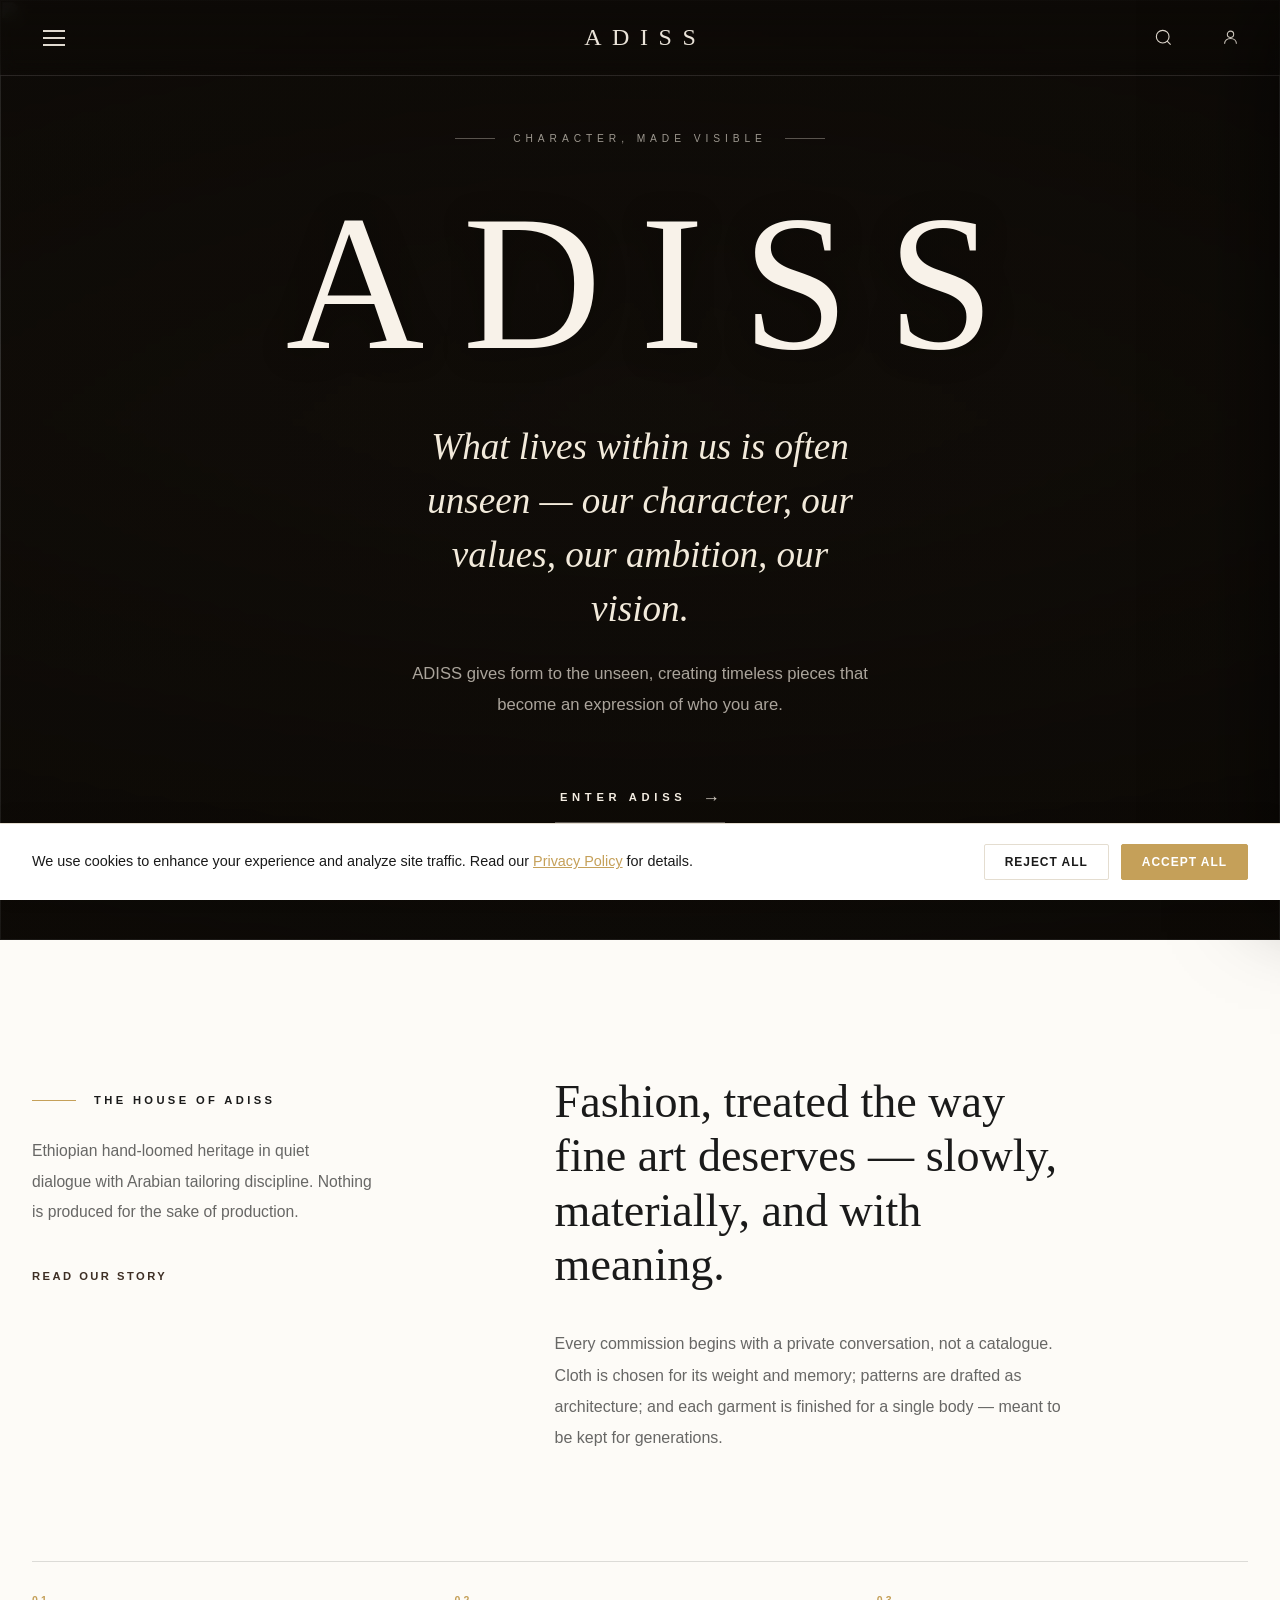
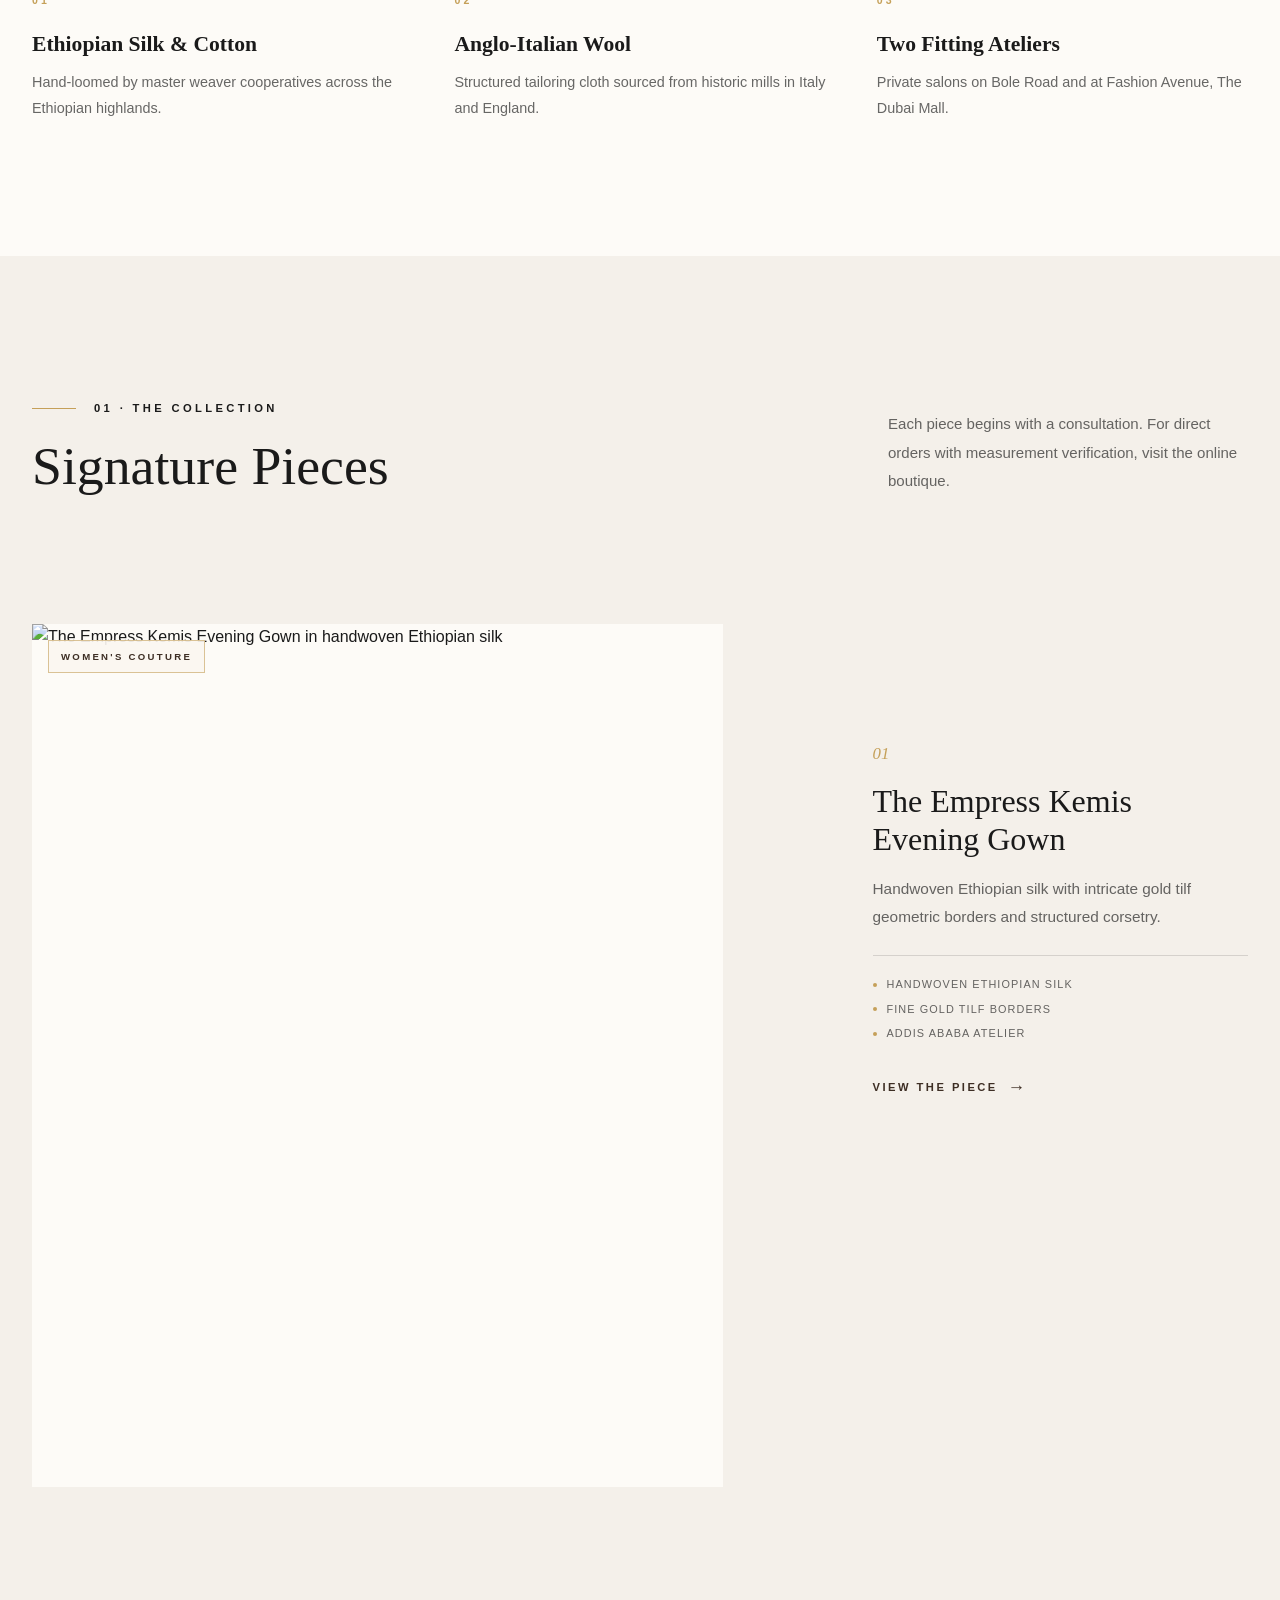
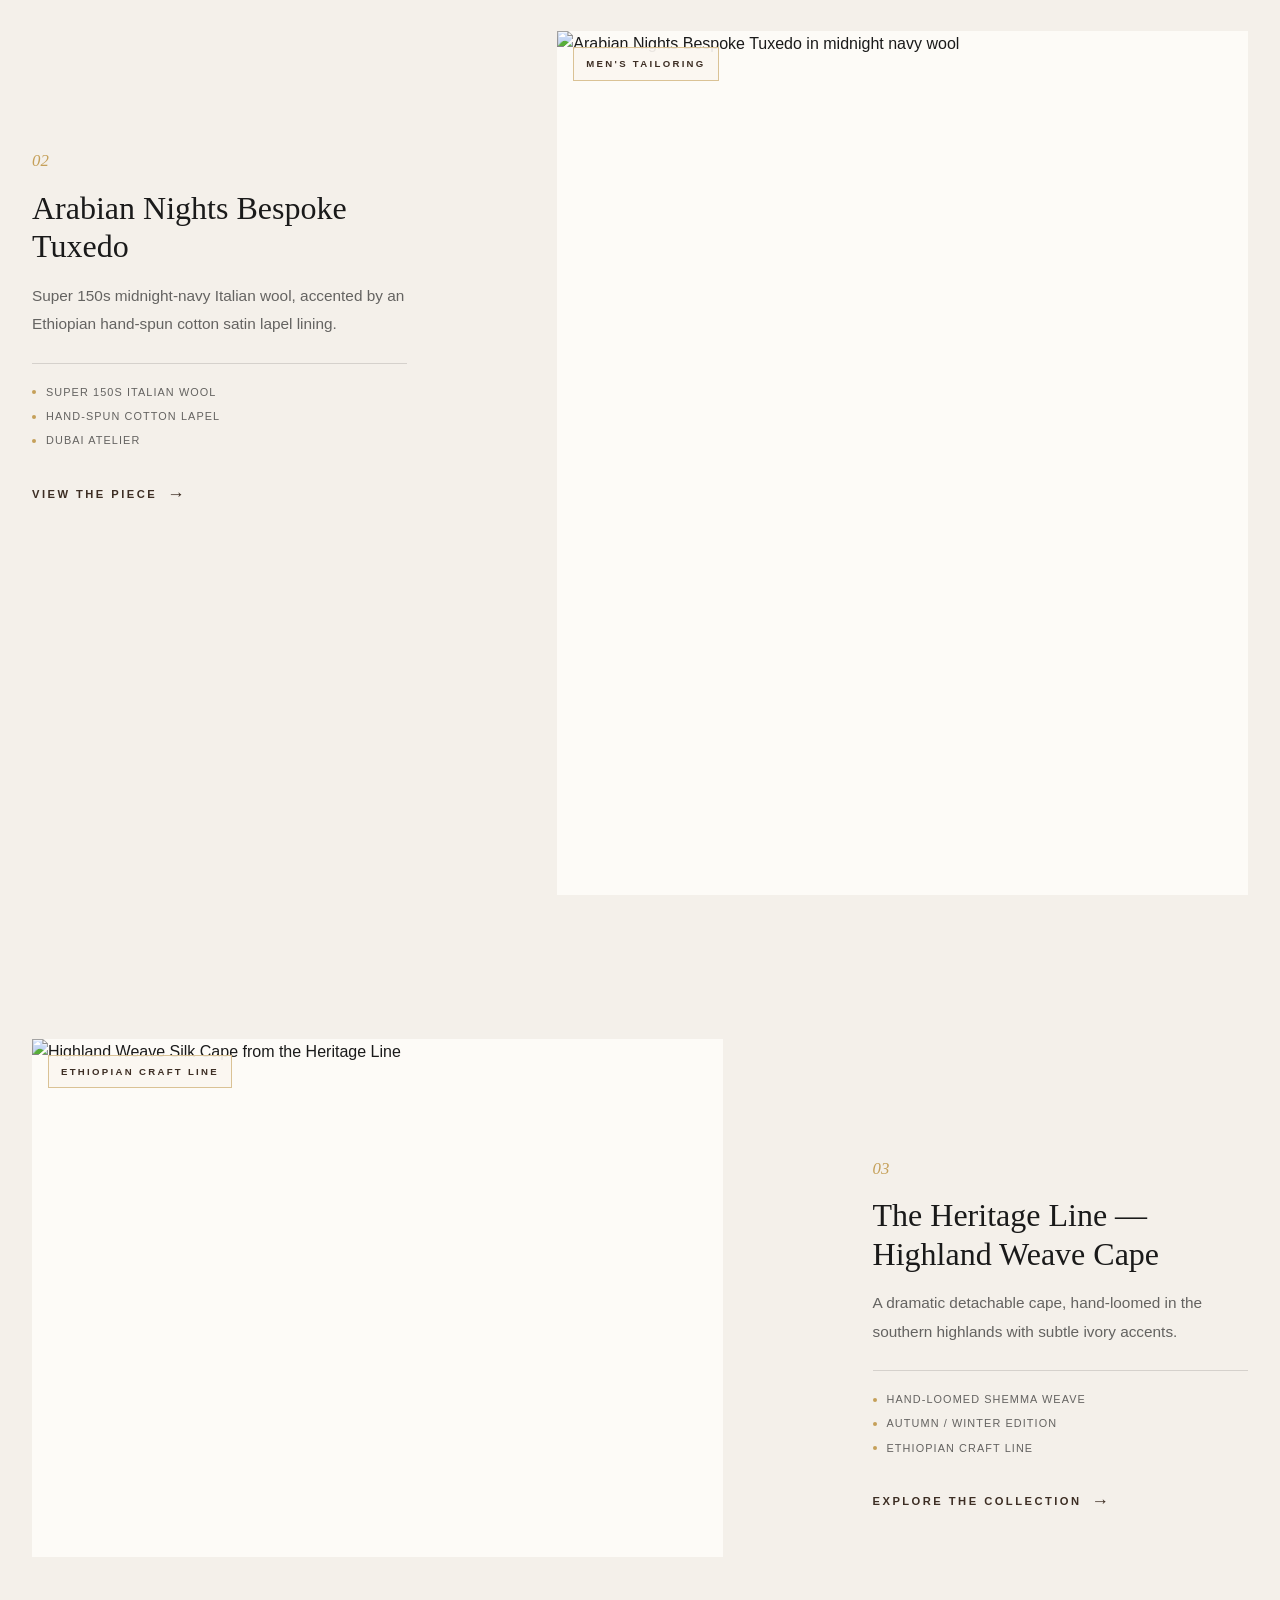
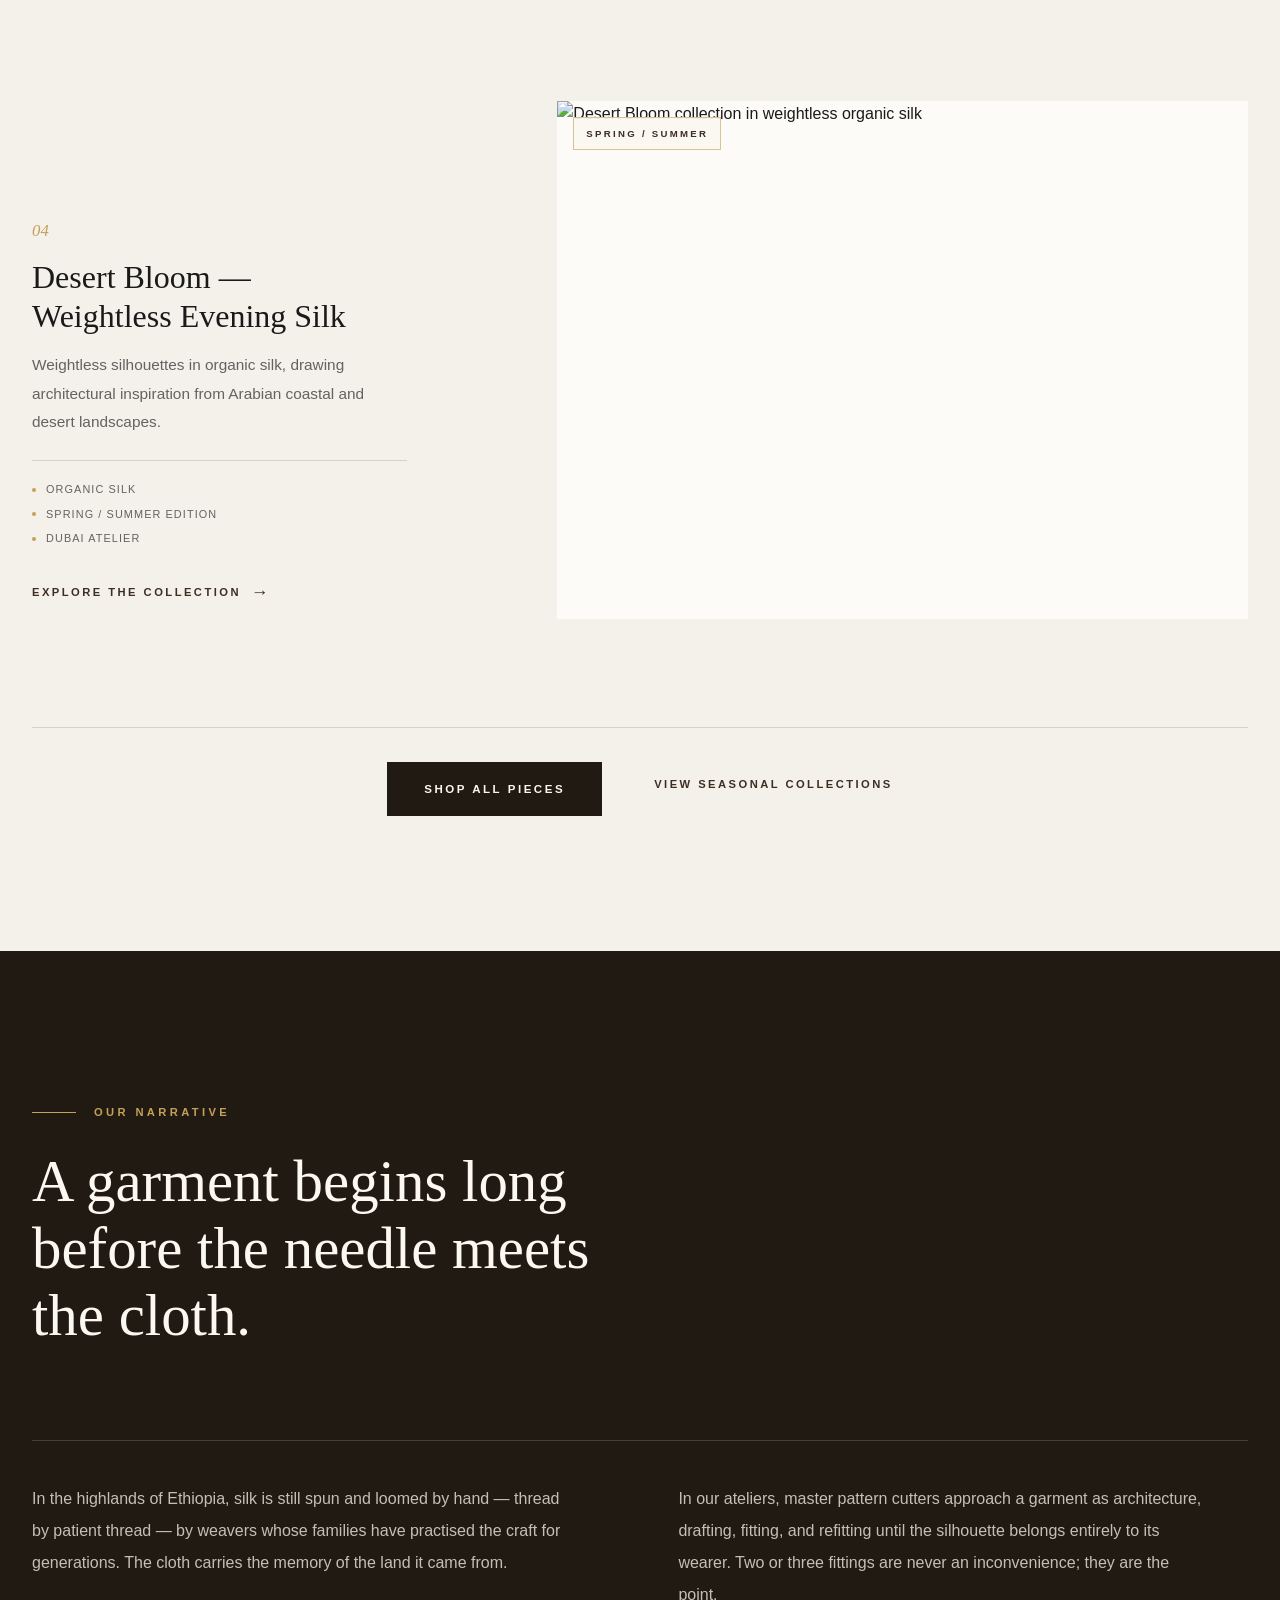
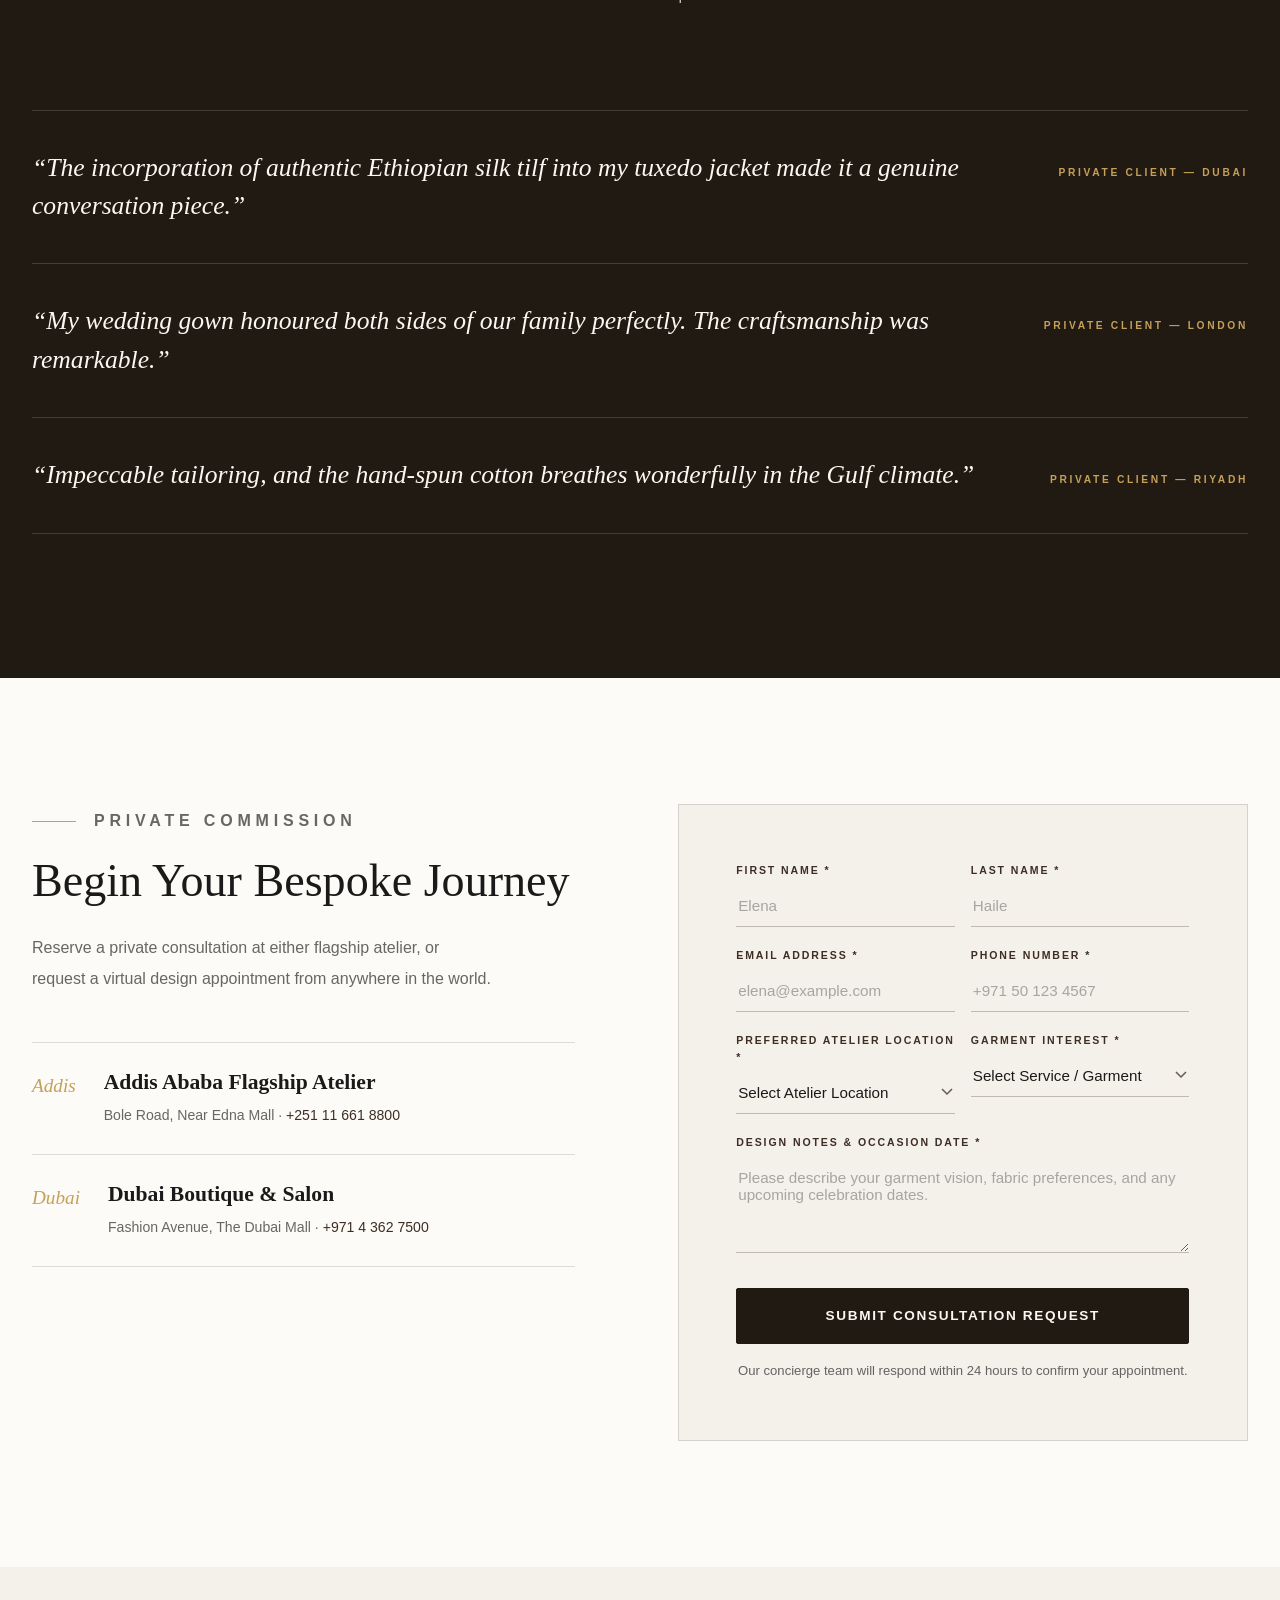
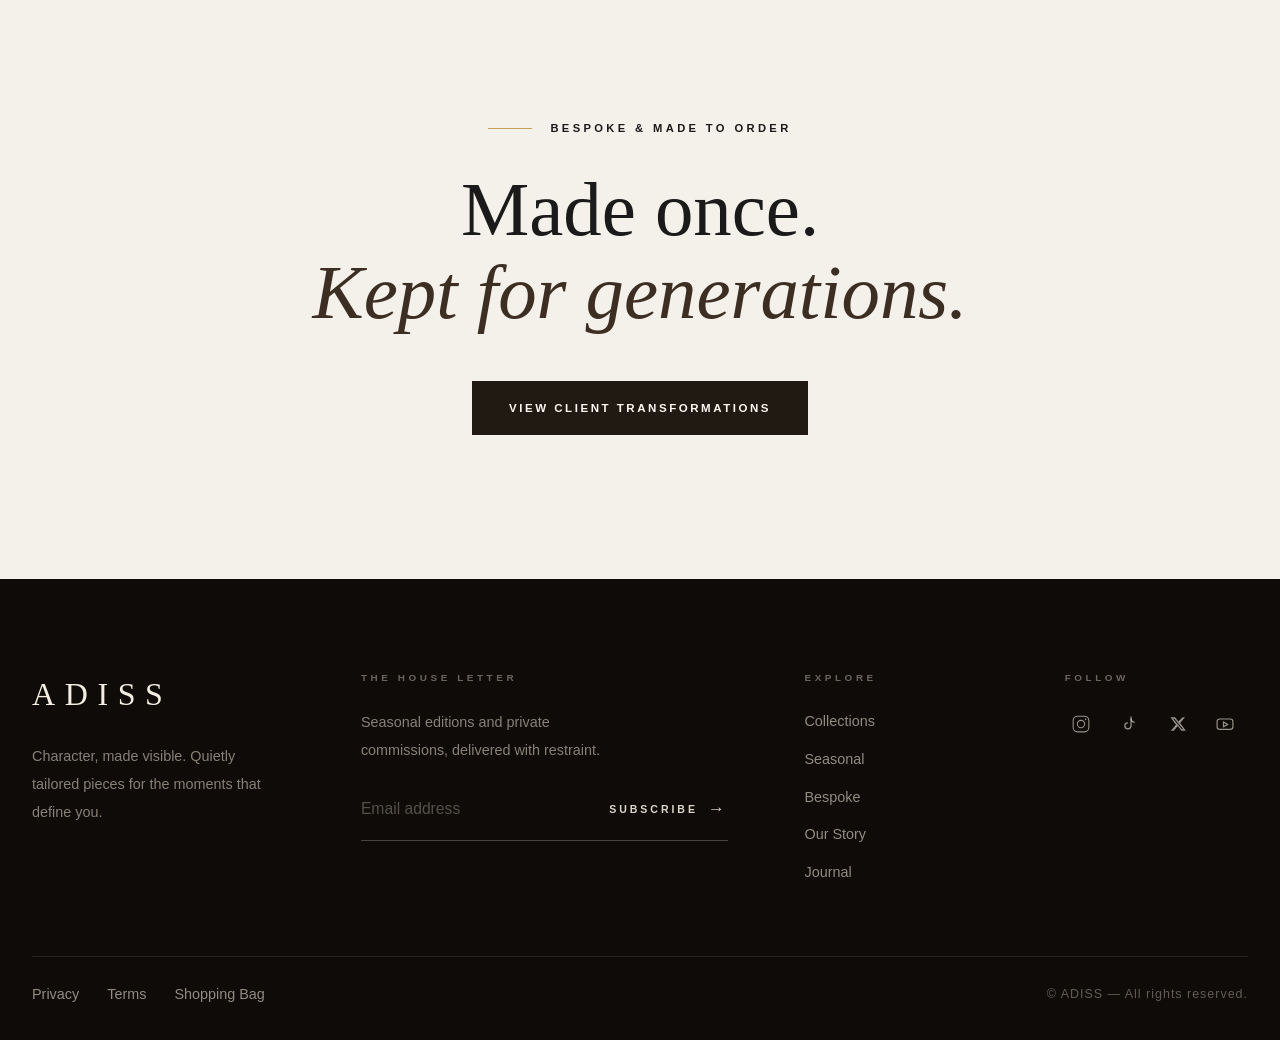
==== index.html @ a1acd43b "Initial commit" ====
<!DOCTYPE html>
<html lang="en">
<head>
    <meta charset="UTF-8">
    <meta name="viewport" content="width=device-width, initial-scale=1.0">

    <title>ADISS | Bespoke Luxury Fashion &amp; Haute Couture &mdash; Character, Made Visible</title>
    <meta name="description" content="ADISS is a bespoke luxury fashion house uniting Ethiopian heritage and Arabian elegance. Timeless couture and apparel shaped to who you are. Book a private fitting in Addis Ababa or Dubai.">

    <link rel="canonical" href="https://www.addisluxury.com/">

    <meta property="og:title" content="ADISS | Bespoke Luxury Fashion &amp; Haute Couture">
    <meta property="og:description" content="ADISS is a bespoke luxury fashion house uniting Ethiopian heritage and Arabian elegance. Timeless pieces that become an expression of who you are.">
    <meta property="og:image" content="https://www.addisluxury.com/images/social-share-og.jpg">
    <meta property="og:url" content="https://www.addisluxury.com/">
    <meta property="og:type" content="website">
    <meta property="og:site_name" content="ADISS">

    <meta name="twitter:card" content="summary_large_image">
    <meta name="twitter:title" content="ADISS | Bespoke Luxury Fashion &amp; Haute Couture">
    <meta name="twitter:description" content="ADISS gives form to the unseen &mdash; timeless bespoke couture and apparel that become an expression of who you are.">
    <meta name="twitter:image" content="https://www.addisluxury.com/images/social-share-og.jpg">

    <link rel="icon" href="images/favicon.ico" type="image/x-icon">

    <meta name="google-site-verification" content="VERIFICATION_CODE_HERE">

    <meta http-equiv="Content-Security-Policy" content="default-src 'self'; script-src 'self' https://www.googletagmanager.com https://www.google-analytics.com; style-src 'self' 'unsafe-inline' https://fonts.googleapis.com; font-src 'self' https://fonts.gstatic.com data:; img-src 'self' data: https: blob:; connect-src 'self' https://www.google-analytics.com https://analytics.google.com; frame-src 'self' https://www.google.com https://maps.google.com; form-action 'self'; base-uri 'self'; upgrade-insecure-requests;">

    <link rel="preconnect" href="https://fonts.googleapis.com">
    <link rel="preconnect" href="https://fonts.gstatic.com" crossorigin>
    <link href="https://fonts.googleapis.com/css2?family=Cormorant+Garamond:ital,wght@0,300;0,400;0,500;0,600;1,300;1,400;1,500&family=Playfair+Display:ital,wght@0,400;0,500;0,600;0,700;1,400&family=Inter:wght@300;400;500;600;700&display=swap" rel="stylesheet">

    <link rel="stylesheet" href="css/styles.css">

    <script>
        window.dataLayer = window.dataLayer || [];
        function gtag(){dataLayer.push(arguments);}
        gtag('consent', 'default', {
            'ad_storage': 'denied',
            'ad_user_data': 'denied',
            'ad_personalization': 'denied',
            'analytics_storage': 'denied',
            'wait_for_update': 500
        });
    </script>
    <script async src="https://www.googletagmanager.com/gtag/js?id=G-XXXXXXXXXX"></script>
    <script>
        gtag('js', new Date());
        gtag('config', 'G-XXXXXXXXXX', {
            'send_page_view': true,
            'cookie_flags': 'SameSite=None;Secure'
        });
    </script>

    <script type="application/ld+json">
    {
      "@context": "https://schema.org",
      "@graph": [
        {
          "@type": "Organization",
          "@id": "https://www.addisluxury.com/#organization",
          "name": "ADISS",
          "url": "https://www.addisluxury.com/",
          "logo": "https://www.addisluxury.com/images/social-share-og.jpg",
          "contactPoint": [
            {
              "@type": "ContactPoint",
              "telephone": "+251-11-661-8800",
              "contactType": "customer service",
              "areaServed": "ET"
            },
            {
              "@type": "ContactPoint",
              "telephone": "+971-4-362-7500",
              "contactType": "customer service",
              "areaServed": "AE"
            }
          ]
        },
        {
          "@type": "ClothingStore",
          "@id": "https://www.addisluxury.com/#boutique-addis",
          "name": "ADISS Boutique - Addis Ababa",
          "telephone": "+251-11-661-8800",
          "priceRange": "$$$$",
          "parentOrganization": { "@id": "https://www.addisluxury.com/#organization" },
          "address": {
            "@type": "PostalAddress",
            "streetAddress": "Bole Road, Near Edna Mall, Bole Sub-City",
            "addressLocality": "Addis Ababa",
            "addressCountry": "ET"
          }
        },
        {
          "@type": "ClothingStore",
          "@id": "https://www.addisluxury.com/#boutique-dubai",
          "name": "ADISS Boutique - Dubai",
          "telephone": "+971-4-362-7500",
          "priceRange": "$$$$",
          "parentOrganization": { "@id": "https://www.addisluxury.com/#organization" },
          "address": {
            "@type": "PostalAddress",
            "streetAddress": "Fashion Avenue, The Dubai Mall, Downtown Dubai",
            "addressLocality": "Dubai",
            "addressCountry": "AE"
          }
        },
        {
          "@type": "FAQPage",
          "mainEntity": [
            {
              "@type": "Question",
              "name": "What is the bespoke process at ADISS?",
              "acceptedAnswer": {
                "@type": "Answer",
                "text": "Our bespoke process begins with a private consultation where we discuss your vision, take detailed measurements, and select fabrics. We then create a unique pattern with two to three fittings."
              }
            },
            {
              "@type": "Question",
              "name": "How long does a custom garment take to complete?",
              "acceptedAnswer": {
                "@type": "Answer",
                "text": "Most bespoke pieces require 4 to 8 weeks from initial consultation to completion. Bridal garments may require 10 to 12 weeks."
              }
            },
            {
              "@type": "Question",
              "name": "Do you ship internationally?",
              "acceptedAnswer": {
                "@type": "Answer",
                "text": "We ship worldwide via insured, tracked courier in handcrafted wooden preservation boxes."
              }
            }
          ]
        }
      ]
    }
    </script>
</head>
<body class="has-mobile-cta page-home">
    <a href="#main-content" class="skip-link">Skip to main content</a>

<!-- Ultra-Minimal Navigation Header (ADISS) -->
    <header class="site-header ad-header" id="site-header">
        <div class="header-container ad-header__grid">
            <!-- Far Left: Minimal Menu Icon -->
            <div class="header-zone-left ad-header__left">
                <button type="button" class="nav-toggle-btn ad-nav-toggle" id="nav-toggle-btn" aria-label="Toggle mobile menu" aria-expanded="false">
                    <span class="nav-toggle-bar"></span>
                    <span class="nav-toggle-bar"></span>
                    <span class="nav-toggle-bar"></span>
                </button>
            </div>

            <!-- Center: Brand Logo -->
            <div class="ad-header__center">
                <a href="index.html" class="site-logo ad-logo">ADISS</a>
            </div>

            <!-- Right: Search + Profile -->
            <div class="header-zone-right ad-header__right">
                <button type="button" class="header-icon-btn ad-icon search-trigger-btn" aria-label="Search">
                    <svg viewBox="0 0 24 24"><circle cx="11" cy="11" r="8"/><line x1="21" y1="21" x2="16.65" y2="16.65"/></svg>
                </button>
                <a href="login.html" class="header-icon-btn ad-icon" aria-label="Client account">
                    <svg viewBox="0 0 24 24"><circle cx="12" cy="8" r="4"/><path d="M4.5 20c0-4.2 3.3-6.7 7.5-6.7s7.5 2.5 7.5 6.7"/></svg>
                </a>
            </div>
        </div>
    </header>

    <!-- Menu Drawer (zero-scroll, fits one viewport) -->
    <div class="mobile-nav-drawer" id="mobile-nav-drawer" aria-label="Mobile navigation">
        <div class="mobile-nav-header">
            <a href="index.html" class="site-logo">ADISS</a>
            <button type="button" class="mobile-nav-close" id="mobile-nav-close" aria-label="Close menu">
                <svg viewBox="0 0 24 24" aria-hidden="true"><line x1="18" y1="6" x2="6" y2="18"/><line x1="6" y1="6" x2="18" y2="18"/></svg>
            </button>
        </div>
        <nav class="mobile-nav-list" aria-label="Menu">
            <a href="index.html" class="mobile-nav-link active">Home</a>
            <a href="shop.html" class="mobile-nav-link">Shop</a>
            <a href="products.html" class="mobile-nav-link">Collections</a>
            <a href="product-detail.html" class="mobile-nav-link">Bespoke Fit</a>
            <a href="about.html" class="mobile-nav-link">Our Story</a>
            <a href="blog.html" class="mobile-nav-link">Journal</a>
            <a href="case-studies.html" class="mobile-nav-link">Lookbook &amp; Transformations</a>
            <a href="account.html" class="mobile-nav-link">Client Account</a>
        </nav>
        <div class="mobile-nav-bottom">
            <a href="login.html" class="mobile-nav-footlink">Client Area</a>
            <a href="#contact" class="mobile-nav-footlink mobile-nav-footlink--accent">Book a Private Consultation <span aria-hidden="true">&rarr;</span></a>
        </div>
    </div>

    <!-- Focused Search Overlay (pill pop-out) -->
    <div class="search-modal-overlay" id="search-modal-overlay" role="dialog" aria-modal="true" aria-label="Search ADISS">
        <div class="search-pop">
            <div class="search-pop__pill">
                <svg class="search-pop__icon" viewBox="0 0 24 24" fill="none" stroke="currentColor" stroke-width="1.4" aria-hidden="true"><circle cx="11" cy="11" r="8"/><line x1="21" y1="21" x2="16.65" y2="16.65"/></svg>
                <input type="text" class="search-pop__input" id="search-input" placeholder="Search pieces, collections, stories" autocomplete="off" aria-label="Search ADISS">
                <button type="button" class="search-pop__close" id="search-modal-close" aria-label="Close search">
                    <svg viewBox="0 0 24 24" fill="none" stroke="currentColor" stroke-width="1.4" aria-hidden="true"><line x1="18" y1="6" x2="6" y2="18"/><line x1="6" y1="6" x2="18" y2="18"/></svg>
                </button>
            </div>
            <div class="search-results-list search-pop__results" id="search-results-list"></div>
        </div>
    </div>

    <!-- Slide-Over Mini-Cart Drawer -->
    <div class="cart-drawer-overlay" id="cart-drawer-overlay"></div>
    <div class="cart-drawer" id="cart-drawer" role="dialog" aria-label="Shopping Bag">
        <div class="cart-drawer-header">
            <span class="cart-drawer-title">Your Shopping Bag</span>
            <button type="button" class="cart-drawer-close" id="cart-drawer-close" aria-label="Close shopping bag">
                <svg width="20" height="20" viewBox="0 0 24 24" fill="none" stroke="currentColor" stroke-width="2"><line x1="18" y1="6" x2="6" y2="18"/><line x1="6" y1="6" x2="18" y2="18"/></svg>
            </button>
        </div>
        <div class="shipping-progress-section">
            <div class="shipping-progress-text" id="cart-shipping-msg">Complimentary Luxury Worldwide Shipping Unlocked</div>
            <div class="shipping-progress-bar-bg">
                <div class="shipping-progress-bar-fill" id="cart-shipping-fill" style="width: 100%;"></div>
            </div>
        </div>
        <div class="cart-drawer-body" id="cart-drawer-items"></div>
        <div class="cart-drawer-footer">
            <div class="cart-summary-row">
                <span>Estimated Subtotal</span>
                <strong id="cart-drawer-subtotal" data-price-usd="6250">$6,250</strong>
            </div>
            <div class="cart-summary-row" style="color: var(--color-gray); font-size: 0.8rem;">
                <span>Duties &amp; Worldwide Courier Delivery</span>
                <span>Included at Checkout</span>
            </div>
            <a href="cart.html" class="btn btn--primary btn--full cart-drawer-checkout-btn">Proceed to Checkout</a>
            <a href="shop.html" class="cart-drawer-view-bag-link" onclick="closeCartDrawer()">Continue Browsing</a>
        </div>
    </div>

<!-- =============================================================
     ADISS HOMEPAGE — Editorial / Museum Gallery
     Sections: Cinematic Hero · Manifesto · Collection · Narrative ·
               Private Commission · Closing
     ============================================================= -->
    <main id="main-content" class="homepage">

        <!-- 01 · Cinematic Hero (ADISS) -->
        <section class="hm-hero hm-hero--adiss" aria-label="ADISS introduction">
            <div class="hm-hero__media" aria-hidden="true">
                <img src="images/hero-trench-coat.jpg" alt="" class="hm-hero__img">
                <span class="hm-hero__scrim"></span>
            </div>
            <div class="container hm-hero__body hm-hero__body--adiss">
                <p class="hm-hero__motto">Character, Made Visible</p>
                <h1 class="hm-hero__wordmark">ADISS</h1>
                <p class="hm-hero__quote">What lives within us is often unseen &mdash; our character, our values, our ambition, our vision.</p>
                <p class="hm-hero__support">ADISS gives form to the unseen, creating timeless pieces that become an expression of who you are.</p>
                <a href="#collection" class="hm-hero__enter">Enter ADISS <span aria-hidden="true">&rarr;</span></a>
            </div>
        </section>

        <!-- 02 · House Manifesto -->
        <section class="hm-manifesto" aria-labelledby="hm-manifesto-title">
            <div class="container">
                <div class="hm-manifesto__grid">
                    <div class="hm-manifesto__side">
                        <p class="hm-kicker hm-kicker--ink"><span class="hm-kicker__rule" aria-hidden="true"></span>The House of ADISS</p>
                        <p class="hm-manifesto__note">Ethiopian hand-loomed heritage in quiet dialogue with Arabian tailoring discipline. Nothing is produced for the sake of production.</p>
                        <a href="about.html" class="hm-link hm-link--ink">Read Our Story</a>
                    </div>
                    <div class="hm-manifesto__main">
                        <h2 id="hm-manifesto-title" class="hm-display">Fashion, treated the way fine art deserves — slowly, materially, and with meaning.</h2>
                        <p class="hm-manifesto__text">Every commission begins with a private conversation, not a catalogue. Cloth is chosen for its weight and memory; patterns are drafted as architecture; and each garment is finished for a single body — meant to be kept for generations.</p>
                    </div>
                </div>

                <dl class="hm-facts">
                    <div class="hm-fact">
                        <dt><span class="hm-fact__no">01</span>Ethiopian Silk &amp; Cotton</dt>
                        <dd>Hand-loomed by master weaver cooperatives across the Ethiopian highlands.</dd>
                    </div>
                    <div class="hm-fact">
                        <dt><span class="hm-fact__no">02</span>Anglo-Italian Wool</dt>
                        <dd>Structured tailoring cloth sourced from historic mills in Italy and England.</dd>
                    </div>
                    <div class="hm-fact">
                        <dt><span class="hm-fact__no">03</span>Two Fitting Ateliers</dt>
                        <dd>Private salons on Bole Road and at Fashion Avenue, The Dubai Mall.</dd>
                    </div>
                </dl>
            </div>
        </section>

        <!-- 03 · The Collection (Staggered Editorial Gallery) -->
        <section class="hm-collection" id="collection" aria-labelledby="hm-collection-title">
            <div class="container">
                <div class="hm-collection__head">
                    <div>
                        <p class="hm-kicker hm-kicker--ink"><span class="hm-kicker__rule" aria-hidden="true"></span>01 &middot; The Collection</p>
                        <h2 id="hm-collection-title" class="hm-collection__title">Signature Pieces</h2>
                    </div>
                    <p class="hm-collection__note">Each piece begins with a consultation. For direct orders with measurement verification, visit the online boutique.</p>
                </div>

                <div class="hm-plates">
                    <article class="hm-plate">
                        <figure class="hm-plate__figure fade-in">
                            <span class="hm-plate__tag">Women's Couture</span>
                            <a href="product-detail.html" class="hm-plate__media" aria-label="View The Empress Kemis Evening Gown">
                                <img src="images/product-garment-01.jpg" alt="The Empress Kemis Evening Gown in handwoven Ethiopian silk" loading="lazy" class="hm-plate__img">
                            </a>
                        </figure>
                        <div class="hm-plate__text fade-in">
                            <span class="hm-plate__no">01</span>
                            <h3 class="hm-plate__title"><a href="product-detail.html">The Empress Kemis Evening Gown</a></h3>
                            <p class="hm-plate__desc">Handwoven Ethiopian silk with intricate gold tilf geometric borders and structured corsetry.</p>
                            <ul class="hm-plate__meta">
                                <li>Handwoven Ethiopian silk</li>
                                <li>Fine gold tilf borders</li>
                                <li>Addis Ababa atelier</li>
                            </ul>
                            <a href="product-detail.html" class="hm-link hm-link--ink hm-link--arrow">View the piece</a>
                        </div>
                    </article>

                    <article class="hm-plate hm-plate--reverse">
                        <div class="hm-plate__text fade-in">
                            <span class="hm-plate__no">02</span>
                            <h3 class="hm-plate__title"><a href="product-detail.html">Arabian Nights Bespoke Tuxedo</a></h3>
                            <p class="hm-plate__desc">Super 150s midnight-navy Italian wool, accented by an Ethiopian hand-spun cotton satin lapel lining.</p>
                            <ul class="hm-plate__meta">
                                <li>Super 150s Italian wool</li>
                                <li>Hand-spun cotton lapel</li>
                                <li>Dubai atelier</li>
                            </ul>
                            <a href="product-detail.html" class="hm-link hm-link--ink hm-link--arrow">View the piece</a>
                        </div>
                        <figure class="hm-plate__figure fade-in">
                            <span class="hm-plate__tag">Men's Tailoring</span>
                            <a href="product-detail.html" class="hm-plate__media" aria-label="View Arabian Nights Bespoke Tuxedo">
                                <img src="images/product-garment-02.jpg" alt="Arabian Nights Bespoke Tuxedo in midnight navy wool" loading="lazy" class="hm-plate__img">
                            </a>
                        </figure>
                    </article>

                    <article class="hm-plate">
                        <figure class="hm-plate__figure fade-in">
                            <span class="hm-plate__tag">Ethiopian Craft Line</span>
                            <a href="products.html" class="hm-plate__media hm-plate__media--wide" aria-label="View the Heritage Line collection">
                                <img src="images/lookbook-collection-01.jpg" alt="Highland Weave Silk Cape from the Heritage Line" loading="lazy" class="hm-plate__img">
                            </a>
                        </figure>
                        <div class="hm-plate__text fade-in">
                            <span class="hm-plate__no">03</span>
                            <h3 class="hm-plate__title"><a href="products.html">The Heritage Line — Highland Weave Cape</a></h3>
                            <p class="hm-plate__desc">A dramatic detachable cape, hand-loomed in the southern highlands with subtle ivory accents.</p>
                            <ul class="hm-plate__meta">
                                <li>Hand-loomed shemma weave</li>
                                <li>Autumn / Winter edition</li>
                                <li>Ethiopian craft line</li>
                            </ul>
                            <a href="products.html" class="hm-link hm-link--ink hm-link--arrow">Explore the collection</a>
                        </div>
                    </article>

                    <article class="hm-plate hm-plate--reverse">
                        <div class="hm-plate__text fade-in">
                            <span class="hm-plate__no">04</span>
                            <h3 class="hm-plate__title"><a href="products.html">Desert Bloom — Weightless Evening Silk</a></h3>
                            <p class="hm-plate__desc">Weightless silhouettes in organic silk, drawing architectural inspiration from Arabian coastal and desert landscapes.</p>
                            <ul class="hm-plate__meta">
                                <li>Organic silk</li>
                                <li>Spring / Summer edition</li>
                                <li>Dubai atelier</li>
                            </ul>
                            <a href="products.html" class="hm-link hm-link--ink hm-link--arrow">Explore the collection</a>
                        </div>
                        <figure class="hm-plate__figure fade-in">
                            <span class="hm-plate__tag">Spring / Summer</span>
                            <a href="products.html" class="hm-plate__media hm-plate__media--wide" aria-label="View the Desert Bloom collection">
                                <img src="images/lookbook-collection-02.jpg" alt="Desert Bloom collection in weightless organic silk" loading="lazy" class="hm-plate__img">
                            </a>
                        </figure>
                    </article>
                </div>

                <div class="hm-collection__more">
                    <a href="shop.html" class="hm-cta hm-cta--ink">Shop All Pieces</a>
                    <a href="products.html" class="hm-link hm-link--ink">View Seasonal Collections</a>
                </div>
            </div>
        </section>

        <!-- 04 · Brand Narrative -->
        <section class="hm-story" aria-labelledby="hm-story-title">
            <div class="container">
                <p class="hm-kicker"><span class="hm-kicker__rule" aria-hidden="true"></span>Our Narrative</p>
                <h2 id="hm-story-title" class="hm-story__lead">A garment begins long before the needle meets the cloth.</h2>
                <div class="hm-story__grid">
                    <p>In the highlands of Ethiopia, silk is still spun and loomed by hand — thread by patient thread — by weavers whose families have practised the craft for generations. The cloth carries the memory of the land it came from.</p>
                    <p>In our ateliers, master pattern cutters approach a garment as architecture, drafting, fitting, and refitting until the silhouette belongs entirely to its wearer. Two or three fittings are never an inconvenience; they are the point.</p>
                </div>
                <ul class="hm-quotes">
                    <li class="hm-quote">
                        <p>&ldquo;The incorporation of authentic Ethiopian silk tilf into my tuxedo jacket made it a genuine conversation piece.&rdquo;</p>
                        <cite>Private Client &mdash; Dubai</cite>
                    </li>
                    <li class="hm-quote">
                        <p>&ldquo;My wedding gown honoured both sides of our family perfectly. The craftsmanship was remarkable.&rdquo;</p>
                        <cite>Private Client &mdash; London</cite>
                    </li>
                    <li class="hm-quote">
                        <p>&ldquo;Impeccable tailoring, and the hand-spun cotton breathes wonderfully in the Gulf climate.&rdquo;</p>
                        <cite>Private Client &mdash; Riyadh</cite>
                    </li>
                </ul>
            </div>
        </section>

        <!-- 05 · Private Commission -->
        <section class="hm-contact" id="contact" aria-labelledby="hm-contact-title">
            <div class="container hm-contact__grid">
                <div class="hm-contact__intro">
                    <p class="hm-kicker hm-kicker--ink"><span class="hm-kicker__rule" aria-hidden="true"></span>Private Commission</p>
                    <h2 id="hm-contact-title">Begin Your Bespoke Journey</h2>
                    <p>Reserve a private consultation at either flagship atelier, or request a virtual design appointment from anywhere in the world.</p>

                    <ul class="hm-ateliers">
                        <li class="hm-atelier">
                            <span class="hm-atelier__mark" aria-hidden="true">Addis</span>
                            <div>
                                <h3>Addis Ababa Flagship Atelier</h3>
                                <p>Bole Road, Near Edna Mall &middot; <a href="tel:+251116618800">+251 11 661 8800</a></p>
                            </div>
                        </li>
                        <li class="hm-atelier">
                            <span class="hm-atelier__mark" aria-hidden="true">Dubai</span>
                            <div>
                                <h3>Dubai Boutique &amp; Salon</h3>
                                <p>Fashion Avenue, The Dubai Mall &middot; <a href="tel:+97143627500">+971 4 362 7500</a></p>
                            </div>
                        </li>
                    </ul>
                </div>

                <div class="hm-contact__panel">
                    <form class="form fade-in" id="inquiry-form">
                        <div class="form__row">
                            <div class="form__group">
                                <label class="form__label">First Name *</label>
                                <input type="text" class="form__input" required placeholder="Elena">
                            </div>
                            <div class="form__group">
                                <label class="form__label">Last Name *</label>
                                <input type="text" class="form__input" required placeholder="Haile">
                            </div>
                        </div>

                        <div class="form__row">
                            <div class="form__group">
                                <label class="form__label">Email Address *</label>
                                <input type="email" class="form__input" required placeholder="elena@example.com">
                            </div>
                            <div class="form__group">
                                <label class="form__label">Phone Number *</label>
                                <input type="tel" class="form__input" required placeholder="+971 50 123 4567">
                            </div>
                        </div>

                        <div class="form__row">
                            <div class="form__group">
                                <label class="form__label">Preferred Atelier Location *</label>
                                <select class="form__select" required>
                                    <option value="">Select Atelier Location</option>
                                    <option value="Dubai">Dubai, UAE (The Dubai Mall Fashion Avenue)</option>
                                    <option value="Addis">Addis Ababa, Ethiopia (Bole Road Flagship)</option>
                                    <option value="Virtual">International Virtual Fitting Concierge</option>
                                </select>
                            </div>
                            <div class="form__group">
                                <label class="form__label">Garment Interest *</label>
                                <select class="form__select" required>
                                    <option value="">Select Service / Garment</option>
                                    <option value="Gown">Evening Couture &amp; Kemis Gowns</option>
                                    <option value="Tuxedo">Bespoke Suits &amp; Tuxedos</option>
                                    <option value="Bridal">Bridal &amp; Nuptial Ensemble</option>
                                    <option value="Heritage">The Heritage Line Ready-to-Wear</option>
                                </select>
                            </div>
                        </div>

                        <div class="form__group">
                            <label class="form__label">Design Notes &amp; Occasion Date *</label>
                            <textarea class="form__textarea" required placeholder="Please describe your garment vision, fabric preferences, and any upcoming celebration dates."></textarea>
                        </div>

                        <button type="submit" class="btn btn--full btn--large form__submit hm-form-submit">Submit Consultation Request</button>
                        <p class="form__note">Our concierge team will respond within 24 hours to confirm your appointment.</p>
                    </form>
                </div>
            </div>
        </section>

        <!-- 06 · Closing Note -->
        <section class="hm-closing" aria-label="Closing note">
            <div class="container">
                <p class="hm-kicker hm-kicker--ink"><span class="hm-kicker__rule" aria-hidden="true"></span>Bespoke &amp; Made to Order</p>
                <h2 class="hm-closing__title">Made once.<br><em>Kept for generations.</em></h2>
                <a href="case-studies.html" class="hm-cta hm-cta--ink">View Client Transformations</a>
            </div>
        </section>
    </main>

    <!-- Mobile Sticky CTA -->
    <div class="mobile-cta" id="mobile-cta">
        <a href="#contact" class="btn btn--primary mobile-cta__btn">Book Your Private Consultation</a>
    </div>

    <!-- Footer (ADISS) -->
    <footer class="site-footer ad-footer">
        <div class="container">
            <div class="ad-footer__grid">

                <div class="ad-footer__brand">
                    <a href="index.html" class="ad-footer__logo">ADISS</a>
                    <p class="ad-footer__tagline">Character, made visible. Quietly tailored pieces for the moments that define you.</p>
                </div>

                <div class="ad-footer__news">
                    <p class="ad-footer__label">The House Letter</p>
                    <p class="ad-footer__news-note">Seasonal editions and private commissions, delivered with restraint.</p>
                    <form class="ad-newsletter" id="footer-newsletter">
                        <input type="email" class="ad-newsletter__input" name="email" placeholder="Email address" aria-label="Email address">
                        <button type="submit" class="ad-newsletter__submit">
                            Subscribe <span aria-hidden="true">&rarr;</span>
                        </button>
                    </form>
                    <p class="ad-newsletter__status" id="footer-newsletter-status" role="status"></p>
                </div>

                <div class="ad-footer__menu">
                    <p class="ad-footer__label">Explore</p>
                    <ul class="ad-footer__list">
                        <li><a href="shop.html">Collections</a></li>
                        <li><a href="products.html">Seasonal</a></li>
                        <li><a href="product-detail.html">Bespoke</a></li>
                        <li><a href="about.html">Our Story</a></li>
                        <li><a href="blog.html">Journal</a></li>
                    </ul>
                </div>

                <div class="ad-footer__social">
                    <p class="ad-footer__label">Follow</p>
                    <ul class="ad-social">
                        <li><a href="https://www.instagram.com/" target="_blank" rel="noopener" aria-label="Instagram">
                            <svg viewBox="0 0 24 24" fill="none" stroke="currentColor" stroke-width="1.3" aria-hidden="true"><rect x="2.6" y="2.6" width="18.8" height="18.8" rx="5.2"/><circle cx="12" cy="12" r="4.4"/><circle cx="17.6" cy="6.4" r="1" fill="currentColor" stroke="none"/></svg>
                        </a></li>
                        <li><a href="https://www.tiktok.com/" target="_blank" rel="noopener" aria-label="TikTok">
                            <svg viewBox="0 0 24 24" fill="none" stroke="currentColor" stroke-width="1.5" aria-hidden="true"><path d="M14.4 3v11.2a3.7 3.7 0 1 1-3.7-3.7"/><path d="M14.4 5.6a4.9 4.9 0 0 0 4.4 4.4"/></svg>
                        </a></li>
                        <li><a href="https://x.com/" target="_blank" rel="noopener" aria-label="X (formerly Twitter)">
                            <svg viewBox="0 0 24 24" fill="currentColor" aria-hidden="true"><path d="M18.9 4h2.68l-5.86 6.69 6.9 9.31h-5.4l-4.23-5.6-4.84 5.6H4.53l6.27-7.17L4.2 4h5.54l3.83 5.12L18.9 4zm-.94 14.32h1.49L8.9 5.57H7.3l10.66 12.75z"/></svg>
                        </a></li>
                        <li><a href="https://www.youtube.com/" target="_blank" rel="noopener" aria-label="YouTube">
                            <svg viewBox="0 0 24 24" fill="none" stroke="currentColor" stroke-width="1.4" aria-hidden="true"><rect x="2.5" y="6" width="19" height="12.5" rx="3.2"/><path d="M10.2 9.6l5 2.9-5 2.9z"/></svg>
                        </a></li>
                    </ul>
                </div>
            </div>

            <div class="ad-footer__bottom">
                <div class="ad-footer__legal">
                    <a href="privacy-policy.html">Privacy</a>
                    <a href="terms.html">Terms</a>
                    <a href="cart.html">Shopping Bag</a>
                </div>
                <p class="ad-footer__copyright">&copy; ADISS &mdash; All rights reserved.</p>
            </div>
        </div>
    </footer>

    <!-- Cookie Consent Banner -->
    <div class="cookie-banner" id="cookie-banner" role="dialog" aria-label="Cookie consent">
        <div class="cookie__content container">
            <p class="cookie__text">We use cookies to enhance your experience and analyze site traffic. Read our <a href="privacy-policy.html">Privacy Policy</a> for details.</p>
            <div class="cookie__actions">
                <button type="button" class="cookie__btn cookie__btn--reject" id="cookie-reject">Reject All</button>
                <button type="button" class="cookie__btn cookie__btn--accept" id="cookie-accept">Accept All</button>
            </div>
        </div>
    </div>

    <script src="js/main.js"></script>
</body>
</html>
---- css/styles.css ----
/* ========================================================================
   ADDIS LUXURY - Design System & E-Commerce Stylesheet
   Haute Couture & Bespoke Fashion: Ethiopian Heritage meets Arabian Elegance
   ======================================================================== */

/* -----------------------------------------------------------------------
   1. CSS Custom Properties
   ----------------------------------------------------------------------- */
:root {
    /* Brand Colors */
    --color-white: #FFFFFF;
    --color-cream: #FAF8F5;
    --color-brown-dark: #2B1E1A;       /* Rich Earth Brown */
    --color-brown: #4A352F;            /* Medium Earth Brown */
    --color-brown-light: #6E534B;      /* Light Earth Brown */
    --color-gold: #D4AF37;             /* Golden Yellow */
    --color-gold-light: #E5C158;       /* Gold Hover Highlight */
    --color-gold-pale: #FBF6E9;        /* Subtle Gold Tint */
    --color-charcoal: #2C2C2C;         /* Primary Body Typography */
    --color-gray: #6E6E6E;             /* Secondary Text */
    --color-gray-light: #E5E5E5;       /* Structural Borders */
    --color-gray-ultra-light: #F7F7F7; /* Backgrounds & Card Surfaces */
    --color-error: #B71C1C;
    --color-success: #2E7D32;

    /* Typography */
    --font-heading: 'Playfair Display', Georgia, 'Times New Roman', serif;
    --font-body: 'Inter', -apple-system, BlinkMacSystemFont, 'Segoe UI', Roboto, sans-serif;

    /* Spacing & Layout */
    --section-padding: 80px;
    --section-padding-mobile: 48px;
    --container-max: 1360px;
    --container-padding: 32px;
    --container-padding-mobile: 20px;

    /* Header */
    --header-height: 76px;
    --header-height-mobile: 64px;

    /* Transitions & Shadows */
    --transition-fast: 0.2s ease;
    --transition-base: 0.3s cubic-bezier(0.16, 1, 0.3, 1);
    --transition-slow: 0.6s cubic-bezier(0.16, 1, 0.3, 1);
    --shadow-sm: 0 2px 6px rgba(43, 30, 26, 0.04);
    --shadow-md: 0 6px 20px rgba(43, 30, 26, 0.07);
    --shadow-lg: 0 12px 40px rgba(43, 30, 26, 0.12);
    --shadow-drawer: -8px 0 32px rgba(43, 30, 26, 0.18);
}

/* -----------------------------------------------------------------------
   2. Reset & Global Baseline
   ----------------------------------------------------------------------- */
*, *::before, *::after {
    margin: 0;
    padding: 0;
    box-sizing: border-box;
}

html {
    font-size: 16px;
    scroll-behavior: smooth;
    -webkit-text-size-adjust: 100%;
}

body {
    font-family: var(--font-body);
    font-weight: 400;
    line-height: 1.6;
    color: var(--color-charcoal);
    background-color: var(--color-white);
    -webkit-font-smoothing: antialiased;
    -moz-osx-font-smoothing: grayscale;
    overflow-x: hidden;
    padding-top: var(--header-height);
}

body.drawer-open {
    overflow: hidden;
}

img {
    max-width: 100%;
    height: auto;
    display: block;
}

a {
    color: inherit;
    text-decoration: none;
    transition: color var(--transition-fast), border-color var(--transition-fast);
}

ul, ol {
    list-style: none;
}

button {
    font-family: inherit;
    cursor: pointer;
    border: none;
    background: none;
    color: inherit;
}

input, textarea, select {
    font-family: inherit;
    font-size: inherit;
    color: inherit;
}

address {
    font-style: normal;
}

/* -----------------------------------------------------------------------
   3. Typography & Hierarchy
   ----------------------------------------------------------------------- */
h1, h2, h3, h4, h5, h6 {
    font-family: var(--font-heading);
    font-weight: 600;
    line-height: 1.25;
    color: var(--color-brown-dark);
    letter-spacing: 0.01em;
}

h1 { font-size: 3rem; }
h2 { font-size: 2.25rem; }
h3 { font-size: 1.5rem; }
h4 { font-size: 1.25rem; }
h5 { font-size: 1.1rem; }
h6 { font-size: 0.95rem; }

p {
    margin-bottom: 1rem;
    line-height: 1.75;
}

p:last-child {
    margin-bottom: 0;
}

.subtitle {
    font-size: 1.1rem;
    font-weight: 300;
    color: var(--color-gray);
    line-height: 1.7;
    max-width: 640px;
}

.text-gold { color: var(--color-gold); }
.text-brown { color: var(--color-brown-dark); }
.text-center { text-align: center; }
.text-left { text-align: left; }
.text-right { text-align: right; }

.section-header {
    text-align: center;
    max-width: 680px;
    margin: 0 auto 56px;
}

.section-header--left {
    text-align: left;
    margin: 0 0 40px;
    max-width: none;
}

.section-header h2 {
    margin-bottom: 16px;
}

.section-header .subtitle {
    margin: 0 auto;
}

.section-header--left .subtitle {
    margin: 0;
}

.eyebrow {
    display: inline-block;
    font-family: var(--font-body);
    font-size: 0.75rem;
    font-weight: 600;
    text-transform: uppercase;
    letter-spacing: 0.15em;
    color: var(--color-gold);
    margin-bottom: 12px;
}

/* -----------------------------------------------------------------------
   4. Layout Containers & Grid System
   ----------------------------------------------------------------------- */
.container {
    width: 100%;
    max-width: var(--container-max);
    margin: 0 auto;
    padding: 0 var(--container-padding);
}

.container--fluid {
    max-width: 100%;
    padding: 0 var(--container-padding);
}

.section {
    padding: var(--section-padding) 0;
}

.section--cream {
    background-color: var(--color-cream);
}

.section--brown {
    background-color: var(--color-brown-dark);
    color: var(--color-cream);
}

.section--brown h1,
.section--brown h2,
.section--brown h3,
.section--brown h4 {
    color: var(--color-white);
}

.section--brown .subtitle {
    color: rgba(250, 248, 245, 0.8);
}

.grid {
    display: grid;
    gap: 32px;
}

.grid--2 { grid-template-columns: repeat(2, 1fr); }
.grid--3 { grid-template-columns: repeat(3, 1fr); }
.grid--4 { grid-template-columns: repeat(4, 1fr); }

/* -----------------------------------------------------------------------
   5. Buttons (Strictly Architectural: No Pill Shapes)
   ----------------------------------------------------------------------- */
.btn {
    display: inline-flex;
    align-items: center;
    justify-content: center;
    gap: 10px;
    padding: 14px 28px;
    font-family: var(--font-body);
    font-size: 0.8rem;
    font-weight: 600;
    letter-spacing: 0.12em;
    text-transform: uppercase;
    text-decoration: none;
    text-align: center;
    border-radius: 2px;
    border: 1px solid transparent;
    cursor: pointer;
    transition: all var(--transition-base);
    line-height: 1.3;
    white-space: nowrap;
}

.btn--primary {
    background-color: var(--color-gold);
    color: var(--color-white);
    border-color: var(--color-gold);
}

.btn--primary:hover,
.btn--primary:focus {
    background-color: var(--color-gold-light);
    border-color: var(--color-gold-light);
    color: var(--color-white);
}

.btn--secondary {
    background-color: var(--color-brown-dark);
    color: var(--color-white);
    border-color: var(--color-brown-dark);
}

.btn--secondary:hover,
.btn--secondary:focus {
    background-color: var(--color-brown);
    border-color: var(--color-brown);
}

.btn--outline {
    background-color: transparent;
    color: var(--color-brown-dark);
    border-color: var(--color-brown-dark);
}

.btn--outline:hover,
.btn--outline:focus {
    background-color: var(--color-brown-dark);
    color: var(--color-white);
}

.btn--outline-gold {
    background-color: transparent;
    color: var(--color-gold);
    border-color: var(--color-gold);
}

.btn--outline-gold:hover,
.btn--outline-gold:focus {
    background-color: var(--color-gold);
    color: var(--color-white);
}

.btn--outline-white {
    background-color: transparent;
    color: var(--color-white);
    border-color: var(--color-white);
}

.btn--outline-white:hover,
.btn--outline-white:focus {
    background-color: var(--color-white);
    color: var(--color-brown-dark);
}

.btn--small {
    padding: 10px 20px;
    font-size: 0.72rem;
}

.btn--large {
    padding: 18px 40px;
    font-size: 0.85rem;
}

.btn--full {
    width: 100%;
}

.btn:focus-visible {
    outline: 2px solid var(--color-gold);
    outline-offset: 3px;
}

/* -----------------------------------------------------------------------
   6. Pangaia-Style 3-Zone Navigation Header
   ----------------------------------------------------------------------- */
.site-header {
    position: fixed;
    top: 0;
    left: 0;
    right: 0;
    z-index: 1000;
    background-color: var(--color-white);
    border-bottom: 1px solid var(--color-gray-light);
    height: var(--header-height);
    display: flex;
    align-items: center;
    transition: height var(--transition-fast), box-shadow var(--transition-fast);
}

.site-header.scrolled {
    box-shadow: var(--shadow-sm);
}

.header-container {
    width: 100%;
    max-width: var(--container-max);
    margin: 0 auto;
    padding: 0 var(--container-padding);
    display: flex;
    justify-content: space-between;
    align-items: center;
}

/* Zone 1: Left - Burger Menu + Logo */
.header-zone-left {
    display: flex;
    align-items: center;
    gap: 16px;
}

.header-nav-list {
    display: none;
}

.header-nav-link {
    font-family: var(--font-body);
    font-size: 0.78rem;
    font-weight: 500;
    text-transform: uppercase;
    letter-spacing: 0.14em;
    color: var(--color-brown-dark);
    padding: 6px 0;
    position: relative;
    transition: color var(--transition-fast);
}

.header-nav-link::after {
    content: '';
    position: absolute;
    bottom: 0;
    left: 0;
    width: 0;
    height: 1px;
    background-color: var(--color-gold);
    transition: width var(--transition-fast);
}

.header-nav-link:hover,
.header-nav-link.active {
    color: var(--color-gold);
}

.header-nav-link:hover::after,
.header-nav-link.active::after {
    width: 100%;
}

.site-logo {
    font-family: var(--font-heading);
    font-size: 1.55rem;
    font-weight: 700;
    color: var(--color-brown-dark);
    text-transform: uppercase;
    letter-spacing: 0.22em;
    text-decoration: none;
    white-space: nowrap;
    transition: opacity var(--transition-fast);
}

.site-logo:hover {
    opacity: 0.85;
}

/* Right Utilities & Authentication */
.header-zone-right {
    display: flex;
    align-items: center;
    justify-content: flex-end;
    gap: 24px;
}

/* Currency Selector */
.currency-selector-wrapper {
    position: relative;
}

.currency-select-btn {
    display: flex;
    align-items: center;
    gap: 6px;
    font-family: var(--font-body);
    font-size: 0.75rem;
    font-weight: 600;
    letter-spacing: 0.1em;
    text-transform: uppercase;
    color: var(--color-brown-dark);
    padding: 6px 8px;
    border-radius: 2px;
    transition: color var(--transition-fast), background-color var(--transition-fast);
}

.currency-select-btn:hover {
    color: var(--color-gold);
    background-color: var(--color-cream);
}

.currency-dropdown {
    position: absolute;
    top: calc(100% + 8px);
    right: 0;
    background: var(--color-white);
    border: 1px solid var(--color-gray-light);
    box-shadow: var(--shadow-md);
    min-width: 150px;
    border-radius: 2px;
    display: none;
    flex-direction: column;
    z-index: 1010;
    overflow: hidden;
}

.currency-dropdown.open {
    display: flex;
}

.currency-option {
    padding: 10px 14px;
    font-size: 0.78rem;
    font-weight: 500;
    color: var(--color-charcoal);
    text-align: left;
    display: flex;
    justify-content: space-between;
    align-items: center;
    transition: background-color var(--transition-fast), color var(--transition-fast);
}

.currency-option:hover,
.currency-option.active {
    background-color: var(--color-cream);
    color: var(--color-gold);
}

/* Icon Buttons (Search, Auth, Cart) */
.header-icon-btn {
    display: flex;
    align-items: center;
    justify-content: center;
    color: var(--color-brown-dark);
    padding: 6px;
    position: relative;
    transition: color var(--transition-fast);
}

.header-icon-btn:hover {
    color: var(--color-gold);
}

.header-icon-btn svg {
    width: 20px;
    height: 20px;
    stroke: currentColor;
    stroke-width: 1.8;
    fill: none;
}

.header-auth-link {
    font-family: var(--font-body);
    font-size: 0.75rem;
    font-weight: 600;
    letter-spacing: 0.12em;
    text-transform: uppercase;
    color: var(--color-brown-dark);
    transition: color var(--transition-fast);
}

.header-auth-link:hover {
    color: var(--color-gold);
}

/* Cart Bag & Item Badge */
.cart-trigger-btn {
    position: relative;
}

.cart-badge {
    position: absolute;
    top: -2px;
    right: -6px;
    background-color: var(--color-gold);
    color: var(--color-white);
    font-family: var(--font-body);
    font-size: 0.65rem;
    font-weight: 700;
    width: 18px;
    height: 18px;
    border-radius: 50%;
    display: flex;
    align-items: center;
    justify-content: center;
    line-height: 1;
    transition: transform var(--transition-fast);
}

.cart-badge.bump {
    transform: scale(1.25);
}

/* Hamburger Toggle - Always Visible */
.nav-toggle-btn {
    display: flex;
    flex-direction: column;
    justify-content: center;
    align-items: center;
    gap: 5px;
    width: 40px;
    height: 40px;
    padding: 0;
    z-index: 1020;
    border-radius: 4px;
    transition: background-color var(--transition-fast);
}

.nav-toggle-btn:hover {
    background-color: var(--color-cream);
}

.nav-toggle-bar {
    display: block;
    width: 100%;
    height: 2px;
    background-color: var(--color-brown-dark);
    transition: transform var(--transition-base), opacity var(--transition-fast);
    transform-origin: center;
}

.nav-toggle-btn[aria-expanded="true"] .nav-toggle-bar:nth-child(1) {
    transform: translateY(7px) rotate(45deg);
}

.nav-toggle-btn[aria-expanded="true"] .nav-toggle-bar:nth-child(2) {
    opacity: 0;
}

.nav-toggle-btn[aria-expanded="true"] .nav-toggle-bar:nth-child(3) {
    transform: translateY(-7px) rotate(-45deg);
}

/* Mobile Slide-Out Drawer Menu */
.mobile-nav-drawer {
    position: fixed;
    top: 0;
    left: -100%;
    width: 88%;
    max-width: 380px;
    height: 100vh;
    height: 100dvh;
    background-color: var(--color-white);
    box-shadow: var(--shadow-drawer);
    z-index: 1015;
    display: flex;
    flex-direction: column;
    transition: left 0.35s cubic-bezier(0.4, 0, 0.2, 1);
    overflow-y: auto;
    -webkit-overflow-scrolling: touch;
}

.mobile-nav-drawer.open {
    left: 0;
}

.mobile-nav-header {
    display: flex;
    align-items: center;
    justify-content: space-between;
    padding: 22px 28px;
    border-bottom: 1px solid var(--color-gray-ultra-light);
    background: var(--color-white);
    position: sticky;
    top: 0;
    z-index: 2;
}

.mobile-nav-header .site-logo {
    font-size: 1.1rem;
    letter-spacing: 0.18em;
}

.mobile-nav-close {
    width: 36px;
    height: 36px;
    display: flex;
    align-items: center;
    justify-content: center;
    color: var(--color-brown-dark);
    border-radius: 50%;
    transition: background-color var(--transition-fast), color var(--transition-fast);
}

.mobile-nav-close:hover,
.mobile-nav-close:focus {
    background-color: var(--color-cream);
    color: var(--color-gold);
}

.mobile-nav-close svg {
    width: 20px;
    height: 20px;
    stroke: currentColor;
    stroke-width: 2;
    fill: none;
}

.mobile-nav-drawer .mobile-nav-list {
    padding: 16px 28px 24px;
    flex-grow: 1;
}

.mobile-nav-list {
    display: flex;
    flex-direction: column;
    gap: 4px;
}

.mobile-nav-link {
    font-family: var(--font-heading);
    font-size: 1.15rem;
    font-weight: 500;
    color: var(--color-brown-dark);
    display: flex;
    align-items: center;
    justify-content: space-between;
    padding: 14px 0;
    border-bottom: 1px solid var(--color-gray-ultra-light);
    text-decoration: none;
    transition: color var(--transition-fast), padding-left var(--transition-fast);
}

.mobile-nav-link::after {
    content: "›";
    font-family: var(--font-body);
    font-size: 1.4rem;
    color: var(--color-gold);
    opacity: 0;
    transform: translateX(-6px);
    transition: opacity var(--transition-fast), transform var(--transition-fast);
}

.mobile-nav-link:hover,
.mobile-nav-link:focus {
    padding-left: 4px;
}

.mobile-nav-link:hover::after,
.mobile-nav-link.active::after {
    opacity: 1;
    transform: translateX(0);
}

.mobile-nav-link.active,
.mobile-nav-link:hover {
    color: var(--color-gold);
}

.mobile-nav-bottom {
    margin-top: auto;
    padding: 24px 28px 32px;
    border-top: 1px solid var(--color-gray-light);
    display: flex;
    flex-direction: column;
    gap: 12px;
    background: var(--color-cream);
}

.mobile-nav-currency {
    display: flex;
    align-items: center;
    justify-content: space-between;
    padding: 14px 16px;
    background: var(--color-white);
    border: 1px solid var(--color-gray-light);
    border-radius: 4px;
    font-family: var(--font-body);
    font-size: 0.8rem;
    font-weight: 600;
    letter-spacing: 0.1em;
    text-transform: uppercase;
    color: var(--color-brown-dark);
}

.mobile-nav-currency svg {
    width: 16px;
    height: 16px;
    stroke: currentColor;
    stroke-width: 1.8;
    fill: none;
}

/* Backdrop overlay for the mobile drawer */
.nav-overlay {
    position: fixed;
    inset: 0;
    background: rgba(43, 30, 26, 0.55);
    z-index: 1014;
    opacity: 0;
    visibility: hidden;
    transition: opacity 0.3s ease, visibility 0.3s ease;
    backdrop-filter: blur(2px);
    -webkit-backdrop-filter: blur(2px);
}

.nav-overlay.is-visible {
    opacity: 1;
    visibility: visible;
}

/* Body scroll lock used by drawer / modals */
body.drawer-open,
body.modal-open {
    overflow: hidden;
    touch-action: none;
}

/* -----------------------------------------------------------------------
   7. Search Modal Overlay
   ----------------------------------------------------------------------- */
.search-modal-overlay {
    position: fixed;
    inset: 0;
    background-color: rgba(43, 30, 26, 0.7);
    backdrop-filter: blur(4px);
    z-index: 1050;
    opacity: 0;
    visibility: hidden;
    transition: opacity var(--transition-base), visibility var(--transition-base);
    display: flex;
    align-items: flex-start;
    justify-content: center;
    padding-top: 100px;
}

.search-modal-overlay.open {
    opacity: 1;
    visibility: visible;
}

.search-modal-container {
    width: 100%;
    max-width: 720px;
    background: var(--color-white);
    border: 1px solid var(--color-gray-light);
    border-radius: 2px;
    padding: 32px;
    box-shadow: var(--shadow-lg);
    position: relative;
    transform: translateY(-20px);
    transition: transform var(--transition-base);
}

.search-modal-overlay.open .search-modal-container {
    transform: translateY(0);
}

.search-modal-close-btn {
    position: absolute;
    top: 24px;
    right: 24px;
    color: var(--color-gray);
    padding: 6px;
    transition: color var(--transition-fast);
}

.search-modal-close-btn:hover {
    color: var(--color-brown-dark);
}

.search-form {
    position: relative;
    margin-bottom: 24px;
}

.search-input {
    width: 100%;
    padding: 16px 20px 16px 48px;
    font-size: 1.1rem;
    font-family: var(--font-body);
    border: 1px solid var(--color-gray-light);
    border-radius: 2px;
    color: var(--color-brown-dark);
    outline: none;
    transition: border-color var(--transition-fast);
}

.search-input:focus {
    border-color: var(--color-gold);
}

.search-icon-inside {
    position: absolute;
    left: 18px;
    top: 50%;
    transform: translateY(-50%);
    color: var(--color-gray);
    pointer-events: none;
}

.search-quick-tags {
    display: flex;
    align-items: center;
    gap: 10px;
    flex-wrap: wrap;
}

.search-quick-tag-label {
    font-size: 0.75rem;
    font-weight: 600;
    text-transform: uppercase;
    letter-spacing: 0.1em;
    color: var(--color-gray);
}

.search-tag-chip {
    font-size: 0.78rem;
    padding: 6px 14px;
    background: var(--color-cream);
    border: 1px solid var(--color-gray-light);
    border-radius: 2px;
    color: var(--color-brown-dark);
    cursor: pointer;
    transition: all var(--transition-fast);
}

.search-tag-chip:hover {
    background: var(--color-gold);
    color: var(--color-white);
    border-color: var(--color-gold);
}

.search-results-list {
    margin-top: 24px;
    max-height: 320px;
    overflow-y: auto;
    display: none;
    flex-direction: column;
    gap: 12px;
}

.search-results-list.has-results {
    display: flex;
}

.search-result-item {
    display: flex;
    align-items: center;
    gap: 16px;
    padding: 10px;
    border: 1px solid var(--color-gray-ultra-light);
    transition: border-color var(--transition-fast), background-color var(--transition-fast);
}

.search-result-item:hover {
    border-color: var(--color-gold);
    background-color: var(--color-cream);
}

.search-result-thumb {
    width: 48px;
    height: 60px;
    object-fit: cover;
    background: var(--color-cream);
}

/* -----------------------------------------------------------------------
   8. Slide-Over Mini-Cart Drawer
   ----------------------------------------------------------------------- */
.cart-drawer-overlay {
    position: fixed;
    inset: 0;
    background-color: rgba(43, 30, 26, 0.65);
    backdrop-filter: blur(3px);
    z-index: 1060;
    opacity: 0;
    visibility: hidden;
    transition: opacity var(--transition-base), visibility var(--transition-base);
}

.cart-drawer-overlay.open {
    opacity: 1;
    visibility: visible;
}

.cart-drawer {
    position: fixed;
    top: 0;
    right: -460px;
    width: 100%;
    max-width: 440px;
    height: 100vh;
    background-color: var(--color-white);
    box-shadow: var(--shadow-drawer);
    z-index: 1070;
    display: flex;
    flex-direction: column;
    transition: right var(--transition-base);
}

.cart-drawer.open {
    right: 0;
}

.cart-drawer-header {
    padding: 24px 28px;
    border-bottom: 1px solid var(--color-gray-light);
    display: flex;
    align-items: center;
    justify-content: space-between;
}

.cart-drawer-title {
    font-family: var(--font-heading);
    font-size: 1.35rem;
    font-weight: 600;
    color: var(--color-brown-dark);
}

.cart-drawer-close {
    color: var(--color-gray);
    padding: 6px;
    transition: color var(--transition-fast);
}

.cart-drawer-close:hover {
    color: var(--color-brown-dark);
}

/* Free Shipping Bar */
.shipping-progress-section {
    padding: 16px 28px;
    background-color: var(--color-cream);
    border-bottom: 1px solid var(--color-gray-light);
}

.shipping-progress-text {
    font-size: 0.8rem;
    color: var(--color-brown-dark);
    margin-bottom: 8px;
    text-align: center;
    font-weight: 500;
}

.shipping-progress-bar-bg {
    width: 100%;
    height: 4px;
    background-color: var(--color-gray-light);
    border-radius: 2px;
    overflow: hidden;
}

.shipping-progress-bar-fill {
    height: 100%;
    background-color: var(--color-gold);
    width: 0%;
    transition: width var(--transition-base);
}

/* Cart Items Body */
.cart-drawer-body {
    flex: 1;
    overflow-y: auto;
    padding: 24px 28px;
    display: flex;
    flex-direction: column;
    gap: 20px;
}

.cart-empty-state {
    text-align: center;
    padding: 48px 0;
}

.cart-empty-state p {
    color: var(--color-gray);
    font-size: 0.95rem;
    margin-bottom: 24px;
}

.cart-item-card {
    display: grid;
    grid-template-columns: 72px 1fr auto;
    gap: 16px;
    align-items: start;
    padding-bottom: 20px;
    border-bottom: 1px solid var(--color-gray-light);
}

.cart-item-img {
    width: 72px;
    height: 90px;
    object-fit: cover;
    border-radius: 2px;
    border: 1px solid var(--color-gray-light);
}

.cart-item-info {
    display: flex;
    flex-direction: column;
    gap: 4px;
}

.cart-item-title {
    font-family: var(--font-heading);
    font-size: 0.95rem;
    font-weight: 600;
    color: var(--color-brown-dark);
    line-height: 1.3;
}

.cart-item-meta {
    font-size: 0.78rem;
    color: var(--color-gray);
}

.cart-item-price {
    font-size: 0.85rem;
    font-weight: 600;
    color: var(--color-gold);
    margin-top: 4px;
}

.cart-qty-control {
    display: inline-flex;
    align-items: center;
    border: 1px solid var(--color-gray-light);
    border-radius: 2px;
    margin-top: 8px;
    width: fit-content;
}

.cart-qty-btn {
    padding: 4px 10px;
    font-size: 0.8rem;
    color: var(--color-brown-dark);
    transition: background-color var(--transition-fast);
}

.cart-qty-btn:hover {
    background-color: var(--color-cream);
}

.cart-qty-val {
    padding: 4px 8px;
    font-size: 0.8rem;
    font-weight: 600;
    min-width: 24px;
    text-align: center;
}

.cart-item-remove {
    color: var(--color-gray);
    font-size: 0.75rem;
    text-decoration: underline;
    cursor: pointer;
    transition: color var(--transition-fast);
}

.cart-item-remove:hover {
    color: var(--color-error);
}

/* Cart Footer & Checkout Action */
.cart-drawer-footer {
    padding: 24px 28px;
    border-top: 1px solid var(--color-gray-light);
    background-color: var(--color-white);
}

.cart-summary-row {
    display: flex;
    justify-content: space-between;
    align-items: center;
    margin-bottom: 8px;
    font-size: 0.88rem;
}

.cart-summary-row--total {
    font-size: 1.15rem;
    font-weight: 700;
    color: var(--color-brown-dark);
    margin-top: 12px;
    margin-bottom: 20px;
    padding-top: 12px;
    border-top: 1px solid var(--color-gray-light);
}

.cart-drawer-checkout-btn {
    width: 100%;
    margin-bottom: 12px;
}

.cart-drawer-view-bag-link {
    display: block;
    text-align: center;
    font-size: 0.78rem;
    font-weight: 600;
    letter-spacing: 0.1em;
    text-transform: uppercase;
    color: var(--color-brown);
    text-decoration: underline;
}

.cart-drawer-view-bag-link:hover {
    color: var(--color-gold);
}

/* -----------------------------------------------------------------------
   9. Breadcrumbs
   ----------------------------------------------------------------------- */
.breadcrumb {
    padding: 16px 0;
    border-bottom: 1px solid var(--color-gray-light);
    background-color: var(--color-cream);
}

.breadcrumb__list {
    display: flex;
    align-items: center;
    gap: 0;
    flex-wrap: wrap;
}

.breadcrumb__item {
    font-size: 0.78rem;
    color: var(--color-gray);
    display: flex;
    align-items: center;
}

.breadcrumb__item + .breadcrumb__item::before {
    content: '/';
    margin: 0 10px;
    color: var(--color-gray-light);
}

.breadcrumb__link {
    color: var(--color-brown);
    text-decoration: none;
    transition: color var(--transition-fast);
}

.breadcrumb__link:hover {
    color: var(--color-gold);
}

.breadcrumb__item[aria-current="page"] {
    color: var(--color-brown-dark);
    font-weight: 500;
}

/* -----------------------------------------------------------------------
   10. Hero Banner & Homepage Components
   ----------------------------------------------------------------------- */
.hero {
    position: relative;
    min-height: 85vh;
    display: flex;
    align-items: center;
    justify-content: flex-start;
    background-size: cover;
    background-position: center;
    background-repeat: no-repeat;
    overflow: hidden;
}

.hero--small {
    min-height: 48vh;
}

.hero--color {
    background-color: var(--color-brown-dark);
}

.hero__overlay {
    position: absolute;
    inset: 0;
    background: linear-gradient(to right, rgba(43, 30, 26, 0.78) 0%, rgba(43, 30, 26, 0.45) 100%);
    z-index: 1;
}

.hero__content {
    position: relative;
    z-index: 2;
    color: var(--color-white);
    max-width: 740px;
}

.hero__title {
    font-family: var(--font-heading);
    font-size: 3.6rem;
    font-weight: 700;
    line-height: 1.15;
    color: var(--color-white);
    margin-bottom: 20px;
}

.hero__subtitle {
    font-size: 1.15rem;
    font-weight: 300;
    line-height: 1.7;
    color: rgba(255, 255, 255, 0.9);
    margin-bottom: 0;
}

.hero__cta {
    margin-top: 36px;
    display: flex;
    gap: 16px;
    flex-wrap: wrap;
}

/* Brand Promise */
.brand-promise {
    display: grid;
    grid-template-columns: repeat(3, 1fr);
    gap: 40px;
}

.brand-promise__item {
    text-align: center;
    padding: 40px 24px;
    border: 1px solid var(--color-gray-light);
    background-color: var(--color-white);
    border-radius: 2px;
}

.brand-promise__title {
    font-family: var(--font-heading);
    font-size: 1.25rem;
    font-weight: 600;
    color: var(--color-brown-dark);
    margin-bottom: 12px;
}

.brand-promise__text {
    font-size: 0.95rem;
    font-weight: 300;
    color: var(--color-gray);
    line-height: 1.7;
}

/* -----------------------------------------------------------------------
   11. E-Commerce Product Cards & Catalog Grid
   ----------------------------------------------------------------------- */
.product-grid {
    display: grid;
    grid-template-columns: repeat(3, 1fr);
    gap: 32px;
}

.product-card {
    background-color: var(--color-white);
    border: 1px solid var(--color-gray-light);
    border-radius: 2px;
    overflow: hidden;
    display: flex;
    flex-direction: column;
    position: relative;
    transition: transform var(--transition-base), box-shadow var(--transition-base);
}

.product-card.is-hidden {
    display: none;
}

.product-card:hover {
    transform: translateY(-4px);
    box-shadow: var(--shadow-md);
}

.product-card__image-wrap {
    position: relative;
    width: 100%;
    aspect-ratio: 4 / 5;
    background-color: var(--color-cream);
    overflow: hidden;
}

.product-card__img {
    width: 100%;
    height: 100%;
    object-fit: cover;
    transition: transform var(--transition-slow);
}

.product-card:hover .product-card__img {
    transform: scale(1.04);
}

.product-badge {
    position: absolute;
    top: 14px;
    left: 14px;
    background-color: var(--color-brown-dark);
    color: var(--color-white);
    font-size: 0.65rem;
    font-weight: 600;
    text-transform: uppercase;
    letter-spacing: 0.12em;
    padding: 4px 10px;
    border-radius: 2px;
    z-index: 2;
}

.product-badge--gold {
    background-color: var(--color-gold);
}

.product-card__quick-add {
    position: absolute;
    bottom: 0;
    left: 0;
    right: 0;
    padding: 12px;
    background: rgba(255, 255, 255, 0.92);
    backdrop-filter: blur(4px);
    transform: translateY(100%);
    transition: transform var(--transition-base);
    display: flex;
    justify-content: center;
    z-index: 3;
}

.product-card:hover .product-card__quick-add {
    transform: translateY(0);
}

.product-card__body {
    padding: 20px 22px 24px;
    display: flex;
    flex-direction: column;
    flex: 1;
}

.product-card__category {
    font-size: 0.72rem;
    font-weight: 600;
    text-transform: uppercase;
    letter-spacing: 0.14em;
    color: var(--color-gold);
    margin-bottom: 6px;
}

.product-card__title {
    font-family: var(--font-heading);
    font-size: 1.2rem;
    font-weight: 600;
    color: var(--color-brown-dark);
    margin-bottom: 8px;
    line-height: 1.35;
}

.product-card__title a:hover {
    color: var(--color-gold);
}

.product-card__desc {
    font-size: 0.88rem;
    color: var(--color-gray);
    line-height: 1.6;
    margin-bottom: 16px;
    flex: 1;
}

.product-card__footer {
    display: flex;
    align-items: center;
    justify-content: space-between;
    padding-top: 14px;
    border-top: 1px solid var(--color-gray-ultra-light);
}

.product-card__price {
    font-size: 1.05rem;
    font-weight: 700;
    color: var(--color-brown-dark);
}

/* -----------------------------------------------------------------------
   12. Shop Catalog Layout (`shop.html`)
   ----------------------------------------------------------------------- */
.shop-layout {
    display: grid;
    grid-template-columns: 260px 1fr;
    gap: 48px;
    align-items: start;
}

.shop-sidebar {
    background: var(--color-white);
    border: 1px solid var(--color-gray-light);
    border-radius: 2px;
    padding: 24px;
    position: sticky;
    top: calc(var(--header-height) + 24px);
}

.filter-group {
    margin-bottom: 28px;
    padding-bottom: 24px;
    border-bottom: 1px solid var(--color-gray-ultra-light);
}

.filter-group:last-child {
    margin-bottom: 0;
    padding-bottom: 0;
    border-bottom: none;
}

.filter-title {
    font-family: var(--font-body);
    font-size: 0.82rem;
    font-weight: 700;
    text-transform: uppercase;
    letter-spacing: 0.12em;
    color: var(--color-brown-dark);
    margin-bottom: 14px;
}

.filter-list {
    display: flex;
    flex-direction: column;
    gap: 10px;
}

.filter-item {
    display: flex;
    align-items: center;
    gap: 10px;
    font-size: 0.88rem;
    color: var(--color-charcoal);
    cursor: pointer;
}

.filter-item input[type="checkbox"],
.filter-item input[type="radio"] {
    accent-color: var(--color-gold);
    width: 16px;
    height: 16px;
    cursor: pointer;
}

.size-chips {
    display: flex;
    flex-wrap: wrap;
    gap: 8px;
}

.size-chip {
    padding: 6px 12px;
    border: 1px solid var(--color-gray-light);
    font-size: 0.78rem;
    font-weight: 600;
    color: var(--color-brown-dark);
    border-radius: 2px;
    cursor: pointer;
    transition: all var(--transition-fast);
}

.size-chip:hover,
.size-chip.active {
    background-color: var(--color-brown-dark);
    color: var(--color-white);
    border-color: var(--color-brown-dark);
}

/* Shop Controls Bar (Sorting & Counter) */
.shop-controls {
    display: flex;
    align-items: center;
    justify-content: space-between;
    padding-bottom: 24px;
    margin-bottom: 32px;
    border-bottom: 1px solid var(--color-gray-light);
}

.shop-results-count {
    font-size: 0.88rem;
    color: var(--color-gray);
}

.shop-sort-wrap {
    display: flex;
    align-items: center;
    gap: 12px;
}

.shop-sort-label {
    font-size: 0.8rem;
    font-weight: 600;
    text-transform: uppercase;
    letter-spacing: 0.1em;
    color: var(--color-brown-dark);
}

.shop-sort-select {
    padding: 8px 16px;
    border: 1px solid var(--color-gray-light);
    border-radius: 2px;
    font-size: 0.85rem;
    color: var(--color-charcoal);
    background-color: var(--color-white);
    outline: none;
    cursor: pointer;
}

/* Shop Empty State (no filter matches) */
.shop-empty-state {
    display: none;
    text-align: center;
    padding: 80px 24px;
    border: 1px solid var(--color-gray-light);
    border-radius: 2px;
    background-color: var(--color-gray-ultra-light);
}

.shop-empty-state.is-visible {
    display: block;
}

.shop-empty-state__text {
    font-size: 1.05rem;
    color: var(--color-gray);
    margin-bottom: 20px;
}

/* -----------------------------------------------------------------------
   12b. Editorial Lookbook Cards (Homepage)
   ----------------------------------------------------------------------- */
.card {
    position: relative;
    background-color: var(--color-white);
    border: 1px solid var(--color-gray-light);
    border-radius: 2px;
    overflow: hidden;
}

.card__image {
    width: 100%;
    aspect-ratio: 4 / 3;
    object-fit: cover;
}

.card__body {
    padding: 28px 30px 32px;
}

.card__label {
    display: inline-block;
    font-size: 0.72rem;
    font-weight: 600;
    text-transform: uppercase;
    letter-spacing: 0.14em;
    color: var(--color-gold);
    margin-bottom: 10px;
}

.card__title {
    font-family: var(--font-heading);
    font-size: 1.5rem;
    font-weight: 600;
    color: var(--color-brown-dark);
    margin-bottom: 12px;
}

.card__text {
    font-size: 0.92rem;
    color: var(--color-gray);
    line-height: 1.7;
    margin-bottom: 18px;
}

.card__cta {
    display: inline-block;
    font-size: 0.82rem;
    font-weight: 600;
    letter-spacing: 0.04em;
    color: var(--color-brown-dark);
    border-bottom: 1px solid var(--color-brown-dark);
    padding-bottom: 2px;
    transition: color var(--transition-fast), border-color var(--transition-fast);
}

.card__cta:hover {
    color: var(--color-gold);
    border-color: var(--color-gold);
}

/* -----------------------------------------------------------------------
   12c. Founders Spotlight (Homepage & About)
   ----------------------------------------------------------------------- */
.founder-spotlight {
    display: grid;
    grid-template-columns: repeat(2, 1fr);
    gap: 48px;
}

.founder__card {
    text-align: center;
    padding: 40px 32px;
    background-color: var(--color-white);
    border: 1px solid var(--color-gray-light);
    border-radius: 2px;
}

.founder__image {
    width: 168px;
    height: 168px;
    border-radius: 50%;
    object-fit: cover;
    margin: 0 auto 22px;
    border: 3px solid var(--color-cream);
}

.founder__name {
    font-family: var(--font-heading);
    font-size: 1.3rem;
    font-weight: 600;
    color: var(--color-brown-dark);
    margin-bottom: 6px;
}

.founder__name-link {
    color: inherit;
    text-decoration: none;
    transition: color 0.2s ease;
    border-bottom: 1px solid transparent;
}

.founder__name-link:hover,
.founder__name-link:focus {
    color: var(--color-gold);
    border-bottom-color: var(--color-gold);
}

.founder__role {
    display: block;
    font-size: 0.8rem;
    font-weight: 600;
    text-transform: uppercase;
    letter-spacing: 0.1em;
    color: var(--color-gold);
    margin-bottom: 16px;
}

.founder__bio {
    font-size: 0.92rem;
    color: var(--color-gray);
    line-height: 1.75;
    max-width: 380px;
    margin: 0 auto;
}

/* -----------------------------------------------------------------------
   12d. Before & After Transformation Gallery (Homepage)
   ----------------------------------------------------------------------- */
.gallery__image {
    width: 100%;
    max-height: 560px;
    object-fit: cover;
    border-radius: 2px;
    border: 1px solid var(--color-gray-light);
    margin-bottom: 28px;
}

.gallery__text {
    max-width: 620px;
    margin: 0 auto;
    text-align: center;
    font-size: 1.02rem;
    color: var(--color-gray);
    line-height: 1.75;
}

.gallery__cta {
    text-align: center;
    margin-top: 32px;
}

/* -----------------------------------------------------------------------
   12e. Client Testimonials (Homepage)
   ----------------------------------------------------------------------- */
.testimonials {
    display: grid;
    grid-template-columns: repeat(3, 1fr);
    gap: 32px;
}

.testimonial__card {
    padding: 32px 28px;
    background-color: var(--color-cream);
    border-left: 3px solid var(--color-gold);
    border-radius: 2px;
}

.testimonial__text {
    font-family: var(--font-heading);
    font-style: italic;
    font-size: 1.02rem;
    font-weight: 500;
    color: var(--color-brown-dark);
    line-height: 1.7;
    margin-bottom: 18px;
}

.testimonial__name {
    font-size: 0.8rem;
    font-weight: 600;
    text-transform: uppercase;
    letter-spacing: 0.08em;
    color: var(--color-gold);
}

/* -----------------------------------------------------------------------
   13. Product Detail Page Layout (`product-detail.html`)
   ----------------------------------------------------------------------- */
.pdp-grid {
    display: grid;
    grid-template-columns: 1.15fr 1fr;
    gap: 64px;
    align-items: start;
}

.pdp-gallery {
    display: flex;
    flex-direction: column;
    gap: 16px;
}

.pdp-main-image {
    width: 100%;
    aspect-ratio: 4 / 5;
    object-fit: cover;
    border-radius: 2px;
    border: 1px solid var(--color-gray-light);
    background-color: var(--color-cream);
}

.pdp-thumbnails {
    display: grid;
    grid-template-columns: repeat(4, 1fr);
    gap: 12px;
}

.pdp-thumb {
    width: 100%;
    aspect-ratio: 4 / 5;
    object-fit: cover;
    border-radius: 2px;
    border: 1px solid var(--color-gray-light);
    cursor: pointer;
    transition: border-color var(--transition-fast);
}

.pdp-thumb:hover,
.pdp-thumb.active {
    border-color: var(--color-gold);
}

.pdp-details {
    position: sticky;
    top: calc(var(--header-height) + 32px);
    display: flex;
    flex-direction: column;
    gap: 24px;
}

.pdp-title {
    font-family: var(--font-heading);
    font-size: 2.4rem;
    color: var(--color-brown-dark);
    line-height: 1.2;
}

.pdp-price {
    font-size: 1.6rem;
    font-weight: 700;
    color: var(--color-gold);
}

.pdp-craftsmanship-banner {
    padding: 16px 20px;
    background-color: var(--color-cream);
    border-left: 3px solid var(--color-gold);
    border-radius: 2px;
    font-size: 0.9rem;
    color: var(--color-brown-dark);
    line-height: 1.6;
}

.pdp-option-group {
    display: flex;
    flex-direction: column;
    gap: 10px;
}

.pdp-option-label {
    display: flex;
    justify-content: space-between;
    font-size: 0.8rem;
    font-weight: 600;
    text-transform: uppercase;
    letter-spacing: 0.1em;
    color: var(--color-brown-dark);
}

.pdp-size-guide-link {
    color: var(--color-gold);
    text-decoration: underline;
    cursor: pointer;
}

.pdp-size-picker {
    display: flex;
    flex-wrap: wrap;
    gap: 10px;
}

.pdp-size-btn {
    padding: 10px 18px;
    border: 1px solid var(--color-gray-light);
    border-radius: 2px;
    font-size: 0.85rem;
    font-weight: 600;
    color: var(--color-brown-dark);
    transition: all var(--transition-fast);
}

.pdp-size-btn:hover,
.pdp-size-btn.active {
    background-color: var(--color-brown-dark);
    color: var(--color-white);
    border-color: var(--color-brown-dark);
}

.pdp-custom-fit-box {
    display: none;
    padding: 20px;
    background-color: var(--color-gray-ultra-light);
    border: 1px solid var(--color-gray-light);
    border-radius: 2px;
    margin-top: 8px;
}

.pdp-custom-fit-box.open {
    display: block;
}

.pdp-cta-group {
    display: flex;
    flex-direction: column;
    gap: 12px;
    margin-top: 12px;
}

/* PDP Luxury Accordions */
.pdp-accordions {
    margin-top: 24px;
    border-top: 1px solid var(--color-gray-light);
}

.pdp-accordion-item {
    border-bottom: 1px solid var(--color-gray-light);
}

.pdp-accordion-header {
    width: 100%;
    padding: 18px 0;
    display: flex;
    justify-content: space-between;
    align-items: center;
    font-family: var(--font-heading);
    font-size: 1.05rem;
    font-weight: 600;
    color: var(--color-brown-dark);
    cursor: pointer;
}

.pdp-accordion-content {
    max-height: 0;
    overflow: hidden;
    transition: max-height 0.4s ease;
}

.pdp-accordion-item.open .pdp-accordion-content {
    max-height: 500px;
}

.pdp-accordion-body {
    padding-bottom: 20px;
    font-size: 0.92rem;
    color: var(--color-gray);
    line-height: 1.7;
}

/* -----------------------------------------------------------------------
   14. Full Cart & Checkout Page (`cart.html`)
   ----------------------------------------------------------------------- */
.cart-page-layout {
    display: grid;
    grid-template-columns: 1.4fr 1fr;
    gap: 56px;
    align-items: start;
}

.cart-table-wrap {
    border: 1px solid var(--color-gray-light);
    border-radius: 2px;
    background: var(--color-white);
    padding: 24px;
}

.checkout-card {
    background: var(--color-cream);
    border: 1px solid var(--color-gray-light);
    border-radius: 2px;
    padding: 32px;
    position: sticky;
    top: calc(var(--header-height) + 24px);
}

.checkout-step-title {
    font-family: var(--font-heading);
    font-size: 1.3rem;
    color: var(--color-brown-dark);
    margin-bottom: 20px;
    padding-bottom: 12px;
    border-bottom: 1px solid var(--color-gray-light);
}

/* -----------------------------------------------------------------------
   15. Authentication & Client Account Portal (`login.html` & `account.html`)
   ----------------------------------------------------------------------- */
.auth-container {
    max-width: 480px;
    margin: 0 auto;
    background: var(--color-white);
    border: 1px solid var(--color-gray-light);
    border-radius: 2px;
    padding: 40px;
    box-shadow: var(--shadow-sm);
}

.auth-tabs {
    display: grid;
    grid-template-columns: 1fr 1fr;
    gap: 8px;
    margin-bottom: 32px;
    border-bottom: 1px solid var(--color-gray-light);
}

.auth-tab-btn {
    padding: 12px 0;
    font-family: var(--font-body);
    font-size: 0.82rem;
    font-weight: 600;
    letter-spacing: 0.1em;
    text-transform: uppercase;
    color: var(--color-gray);
    position: relative;
    transition: color var(--transition-fast);
}

.auth-tab-btn.active {
    color: var(--color-brown-dark);
}

.auth-tab-btn.active::after {
    content: '';
    position: absolute;
    bottom: -1px;
    left: 0;
    right: 0;
    height: 2px;
    background-color: var(--color-gold);
}

.social-auth-group {
    display: flex;
    flex-direction: column;
    gap: 12px;
    margin-top: 24px;
}

.btn-social {
    width: 100%;
    padding: 12px;
    border: 1px solid var(--color-gray-light);
    border-radius: 2px;
    font-size: 0.85rem;
    font-weight: 500;
    color: var(--color-charcoal);
    display: flex;
    align-items: center;
    justify-content: center;
    gap: 10px;
    transition: background-color var(--transition-fast);
}

.btn-social:hover {
    background-color: var(--color-cream);
}

.auth-divider {
    display: flex;
    align-items: center;
    margin: 24px 0;
    color: var(--color-gray);
    font-size: 0.75rem;
    text-transform: uppercase;
    letter-spacing: 0.1em;
}

.auth-divider::before,
.auth-divider::after {
    content: '';
    flex: 1;
    height: 1px;
    background: var(--color-gray-light);
}

.auth-divider span {
    padding: 0 14px;
}

/* Account Dashboard */
.account-layout {
    display: grid;
    grid-template-columns: 260px 1fr;
    gap: 48px;
}

.account-sidebar-nav {
    display: flex;
    flex-direction: column;
    gap: 8px;
    border: 1px solid var(--color-gray-light);
    padding: 16px;
    background: var(--color-white);
}

.account-nav-item {
    padding: 12px 16px;
    font-size: 0.88rem;
    font-weight: 500;
    color: var(--color-charcoal);
    border-radius: 2px;
    transition: all var(--transition-fast);
}

.account-nav-item:hover,
.account-nav-item.active {
    background-color: var(--color-cream);
    color: var(--color-gold);
}

/* -----------------------------------------------------------------------
   16. Forms
   ----------------------------------------------------------------------- */
.form {
    max-width: 640px;
    margin: 0 auto;
}

.form--wide {
    max-width: 800px;
}

.form__group {
    margin-bottom: 24px;
}

.form__label {
    display: block;
    font-size: 0.8rem;
    font-weight: 600;
    text-transform: uppercase;
    letter-spacing: 0.08em;
    color: var(--color-brown-dark);
    margin-bottom: 8px;
}

.form__input,
.form__textarea,
.form__select {
    width: 100%;
    padding: 13px 16px;
    border: 1px solid var(--color-gray-light);
    border-radius: 2px;
    font-size: 0.95rem;
    color: var(--color-charcoal);
    background-color: var(--color-white);
    transition: border-color var(--transition-fast), box-shadow var(--transition-fast);
    -webkit-appearance: none;
    appearance: none;
}

.form__input:focus,
.form__textarea:focus,
.form__select:focus {
    outline: none;
    border-color: var(--color-gold);
    box-shadow: 0 0 0 3px rgba(212, 175, 55, 0.15);
}

.form__input.error,
.form__textarea.error,
.form__select.error {
    border-color: var(--color-error);
    box-shadow: 0 0 0 3px rgba(183, 28, 28, 0.1);
}

.form__textarea {
    min-height: 140px;
    resize: vertical;
}

.form__select {
    background-image: url("data:image/svg+xml,%3Csvg xmlns='http://www.w3.org/2000/svg' width='12' height='8' viewBox='0 0 12 8'%3E%3Cpath d='M1 1l5 5 5-5' stroke='%232B1E1A' stroke-width='1.5' fill='none'/%3E%3C/svg%3E");
    background-repeat: no-repeat;
    background-position: right 16px center;
    padding-right: 40px;
}

.form__error {
    display: none;
    font-size: 0.8rem;
    color: var(--color-error);
    margin-top: 6px;
    font-weight: 400;
}

.form__input.error + .form__error,
.form__textarea.error + .form__error,
.form__select.error + .form__error {
    display: block;
}

.form__row {
    display: grid;
    grid-template-columns: 1fr 1fr;
    gap: 16px;
}

.form__submit {
    margin-top: 8px;
}

.form__note {
    text-align: center;
    margin-top: 16px;
    font-size: 0.82rem;
    color: var(--color-gray);
}

/* -----------------------------------------------------------------------
   17. FAQ Accordion
   ----------------------------------------------------------------------- */
.faq {
    max-width: 780px;
    margin: 0 auto;
}

.faq__item {
    border-bottom: 1px solid var(--color-gray-light);
}

.faq__item:first-child {
    border-top: 1px solid var(--color-gray-light);
}

.faq__question {
    display: flex;
    justify-content: space-between;
    align-items: center;
    gap: 16px;
    width: 100%;
    padding: 22px 0;
    background: none;
    border: none;
    text-align: left;
    cursor: pointer;
    font-family: var(--font-heading);
    font-size: 1.1rem;
    font-weight: 500;
    color: var(--color-brown-dark);
    transition: color var(--transition-fast);
}

.faq__question:hover {
    color: var(--color-gold);
}

.faq__icon {
    flex-shrink: 0;
    font-size: 1.4rem;
    font-weight: 300;
    color: var(--color-gold);
    transition: transform var(--transition-base);
    line-height: 1;
}

.faq__item.open .faq__icon {
    transform: rotate(45deg);
}

.faq__answer {
    max-height: 0;
    overflow: hidden;
    transition: max-height 0.4s ease;
}

.faq__answer p {
    padding: 0 0 22px;
    font-size: 0.95rem;
    line-height: 1.7;
    color: var(--color-gray);
}

/* -----------------------------------------------------------------------
   18. Showroom Maps & Contact
   ----------------------------------------------------------------------- */
.map-grid {
    display: grid;
    grid-template-columns: repeat(2, 1fr);
    gap: 40px;
}

.map-card {
    background-color: var(--color-white);
    border: 1px solid var(--color-gray-light);
    border-radius: 2px;
    padding: 24px;
}

.map-card__frame {
    width: 100%;
    height: 300px;
    border: 1px solid var(--color-gray-light);
    border-radius: 2px;
    margin-bottom: 20px;
}

.map-card__title {
    font-family: var(--font-heading);
    font-size: 1.25rem;
    font-weight: 600;
    color: var(--color-brown-dark);
    margin-bottom: 8px;
}

.map-card__address {
    font-size: 0.9rem;
    color: var(--color-gray);
    line-height: 1.7;
    margin-bottom: 8px;
}

.map-card__phone {
    font-size: 0.95rem;
    color: var(--color-gold);
    font-weight: 500;
    text-decoration: none;
}

.map-card__hours {
    font-size: 0.85rem;
    color: var(--color-gray);
    margin-top: 8px;
    line-height: 1.6;
}

/* -----------------------------------------------------------------------
   19. Footer
   ----------------------------------------------------------------------- */
.site-footer {
    background-color: var(--color-brown-dark);
    color: var(--color-cream);
    padding: 64px 0 24px;
}

.footer__grid {
    display: grid;
    grid-template-columns: repeat(4, 1fr);
    gap: 40px;
}

.footer__col {
    min-width: 0;
}

.footer__links {
    display: flex;
    flex-direction: column;
    gap: 2px;
}

.footer__hours {
    display: block;
    font-size: 0.82rem;
    color: rgba(250, 248, 245, 0.5);
}

.footer__heading {
    font-family: var(--font-heading);
    font-size: 1.1rem;
    font-weight: 600;
    color: var(--color-white);
    margin-bottom: 20px;
}

.footer__text {
    font-size: 0.9rem;
    line-height: 1.7;
    color: rgba(250, 248, 245, 0.8);
}

.footer__link {
    display: block;
    font-size: 0.9rem;
    color: rgba(250, 248, 245, 0.7);
    text-decoration: none;
    padding: 4px 0;
    transition: color var(--transition-fast);
}

.footer__link:hover {
    color: var(--color-gold);
}

.footer__address {
    font-size: 0.9rem;
    line-height: 1.8;
    color: rgba(250, 248, 245, 0.7);
}

.footer__phone {
    color: var(--color-gold-light) !important;
}

.footer__bottom {
    margin-top: 48px;
    padding-top: 24px;
    border-top: 1px solid rgba(250, 248, 245, 0.15);
    display: flex;
    justify-content: space-between;
    align-items: center;
    flex-wrap: wrap;
    gap: 16px;
}

.footer__legal {
    display: flex;
    gap: 24px;
}

.footer__copyright {
    font-size: 0.85rem;
    color: rgba(250, 248, 245, 0.5);
}

/* -----------------------------------------------------------------------
   20. Cookie Banner & Mobile Sticky CTA
   ----------------------------------------------------------------------- */
.cookie-banner {
    position: fixed;
    bottom: 0;
    left: 0;
    right: 0;
    background-color: var(--color-white);
    border-top: 1px solid var(--color-gray-light);
    padding: 20px 0;
    z-index: 9999;
    box-shadow: 0 -4px 20px rgba(0, 0, 0, 0.08);
    transition: transform var(--transition-base);
}

.cookie-banner.hidden {
    transform: translateY(100%);
    pointer-events: none;
}

.cookie__content {
    display: flex;
    align-items: center;
    justify-content: space-between;
    gap: 24px;
    max-width: var(--container-max);
    margin: 0 auto;
    padding: 0 var(--container-padding);
}

.cookie__text {
    font-size: 0.9rem;
    color: var(--color-charcoal);
    line-height: 1.6;
    flex: 1;
    margin: 0;
}

.cookie__text a {
    color: var(--color-gold);
    text-decoration: underline;
}

.cookie__actions {
    display: flex;
    gap: 12px;
    flex-shrink: 0;
}

.cookie__btn {
    padding: 10px 20px;
    font-size: 0.75rem;
    font-weight: 600;
    text-transform: uppercase;
    letter-spacing: 0.08em;
    border-radius: 2px;
    cursor: pointer;
    transition: all var(--transition-fast);
    font-family: var(--font-body);
}

.cookie__btn--accept {
    background-color: var(--color-gold);
    color: var(--color-white);
    border: 1px solid var(--color-gold);
}

.cookie__btn--reject {
    background-color: transparent;
    color: var(--color-charcoal);
    border: 1px solid var(--color-gray-light);
}

.mobile-cta {
    display: none;
    position: fixed;
    bottom: 0;
    left: 0;
    right: 0;
    padding: 12px 16px;
    background-color: var(--color-white);
    border-top: 1px solid var(--color-gray-light);
    z-index: 998;
    box-shadow: 0 -2px 10px rgba(0, 0, 0, 0.06);
}

.mobile-cta__btn {
    width: 100%;
    text-align: center;
}

/* -----------------------------------------------------------------------
   21. Animations & Responsive Breakpoints
   ----------------------------------------------------------------------- */
.fade-in {
    opacity: 0;
    transform: translateY(20px);
    transition: opacity var(--transition-slow), transform var(--transition-slow);
}

.fade-in.visible {
    opacity: 1;
    transform: translateY(0);
}

/* Skip link */
.skip-link {
    position: absolute;
    top: -100%;
    left: 16px;
    z-index: 10000;
    padding: 12px 24px;
    background: var(--color-white);
    color: var(--color-brown-dark);
    font-weight: 600;
    border: 2px solid var(--color-gold);
    border-radius: 2px;
}

.skip-link:focus {
    top: 16px;
}

/* Tablet & Smaller Devices */
@media (max-width: 1024px) {
    .header-container {
        display: flex;
        justify-content: space-between;
    }

    .header-zone-left {
        display: flex;
        gap: 12px;
    }

    .nav-toggle-btn {
        display: flex;
    }

    .header-auth-link {
        display: none;
    }

    .currency-selector-wrapper {
        display: none;
    }

    .header-zone-right {
        gap: 12px;
    }

    .site-logo {
        font-size: 1.3rem;
        letter-spacing: 0.15em;
    }

    .header-icon-btn svg {
        width: 22px;
        height: 22px;
    }

    .shop-layout {
        grid-template-columns: 1fr;
    }

    .shop-sidebar {
        position: static;
    }

    .pdp-grid {
        grid-template-columns: 1fr;
        gap: 40px;
    }

    .pdp-details {
        position: static;
    }

    .cart-page-layout {
        grid-template-columns: 1fr;
    }

    .account-layout {
        grid-template-columns: 1fr;
    }

    .product-grid {
        grid-template-columns: repeat(2, 1fr);
    }

    .grid--3, .grid--4 {
        grid-template-columns: repeat(2, 1fr);
    }
}

/* Mobile Devices */
@media (max-width: 768px) {
    :root {
        --section-padding: 48px;
        --container-padding: 20px;
        --header-height: var(--header-height-mobile);
    }

    .site-logo {
        font-size: 1.05rem;
        letter-spacing: 0.12em;
    }

    .header-zone-right {
        gap: 8px;
    }

    .header-icon-btn {
        padding: 8px;
    }

    .header-icon-btn svg {
        width: 20px;
        height: 20px;
    }

    .header-auth-link {
        display: none;
    }

    .hero__title {
        font-size: 2.2rem;
    }

    .product-grid {
        grid-template-columns: 1fr;
    }

    .brand-promise {
        grid-template-columns: 1fr;
    }

    .grid--2, .grid--3, .grid--4 {
        grid-template-columns: 1fr;
    }

    .form__row {
        grid-template-columns: 1fr;
    }

    .footer__grid {
        grid-template-columns: 1fr;
    }

    .mobile-cta {
        display: block;
    }

    body.has-mobile-cta {
        padding-bottom: 60px;
    }

    .cookie__content {
        flex-direction: column;
        align-items: stretch;
    }

    .cookie__actions {
        flex-direction: column;
    }

    .cookie__btn {
        width: 100%;
    }
}

/* Very small phones */
@media (max-width: 480px) {
    .site-logo {
        font-size: 0.95rem;
        letter-spacing: 0.1em;
    }

    .header-zone-right {
        gap: 4px;
    }

    .header-icon-btn {
        padding: 6px;
    }

    .header-icon-btn svg {
        width: 18px;
        height: 18px;
    }

    .nav-toggle-btn {
        width: 36px;
        height: 36px;
    }

    .cart-badge {
        width: 16px;
        height: 16px;
        font-size: 0.6rem;
        top: 0;
        right: -4px;
    }

    .hero__title {
        font-size: 1.85rem;
    }

    .container {
        padding: 0 16px;
    }
}

/* =========================================================
   PRODUCTS PAGE — refined layout, filter, tiers, process
   ========================================================= */

/* Tighter vertical rhythm so the page feels intentional */
.section--tight {
    padding-top: 48px;
    padding-bottom: 64px;
}

/* ---- Hero variant for Collections page ---- */
.hero--collections {
    min-height: 56vh;
    background-color: var(--color-brown-dark);
    display: flex;
    align-items: center;
    justify-content: center;
}

.hero__content--center {
    margin: 0 auto;
    max-width: 760px;
    text-align: center;
}

.hero__eyebrow {
    display: inline-block;
    font-family: var(--font-inter);
    font-size: 0.75rem;
    font-weight: 600;
    letter-spacing: 0.3em;
    text-transform: uppercase;
    color: var(--color-gold);
    margin-bottom: 18px;
}

.hero__actions {
    display: flex;
    flex-wrap: wrap;
    justify-content: center;
    gap: 12px;
    margin-top: 28px;
}

.btn--ghost-light {
    background: transparent;
    color: var(--color-cream);
    border: 1px solid rgba(255, 255, 255, 0.35);
    padding: 14px 28px;
    font-family: var(--font-inter);
    font-size: 0.8rem;
    font-weight: 600;
    letter-spacing: 0.15em;
    text-transform: uppercase;
    cursor: pointer;
    transition: all 0.25s ease;
    text-decoration: none;
    display: inline-block;
}

.btn--ghost-light:hover,
.btn--ghost-light:focus {
    background: var(--color-cream);
    color: var(--color-brown-dark);
    border-color: var(--color-cream);
}

/* ---- Collections filter chips ---- */
.collections-filter {
    padding: 28px 0 8px;
    background: var(--color-white);
    border-bottom: 1px solid var(--color-cream);
    position: sticky;
    top: var(--header-height);
    z-index: 50;
}

.filter-chips {
    display: flex;
    flex-wrap: wrap;
    gap: 10px;
    justify-content: center;
}

.filter-chip {
    background: transparent;
    border: 1px solid var(--color-cream);
    color: var(--color-brown-dark);
    padding: 10px 18px;
    font-family: var(--font-inter);
    font-size: 0.78rem;
    font-weight: 600;
    letter-spacing: 0.1em;
    text-transform: uppercase;
    cursor: pointer;
    transition: all 0.2s ease;
    border-radius: 999px;
}

.filter-chip:hover {
    border-color: var(--color-gold);
    color: var(--color-gold);
}

.filter-chip.is-active {
    background: var(--color-brown-dark);
    border-color: var(--color-brown-dark);
    color: var(--color-cream);
}

/* ---- Section header with meta ---- */
.section-header--with-meta {
    display: flex;
    align-items: flex-end;
    justify-content: space-between;
    flex-wrap: wrap;
    gap: 16px;
    margin-bottom: 48px;
    text-align: left;
}

.section-header--with-meta h2 {
    margin-bottom: 6px;
}

.section-header__sub {
    color: var(--color-gray);
    font-family: var(--font-inter);
    font-size: 1rem;
    margin: 0;
}

.section-header__count {
    font-family: var(--font-inter);
    font-size: 0.75rem;
    font-weight: 600;
    letter-spacing: 0.18em;
    text-transform: uppercase;
    color: var(--color-gold);
    padding: 8px 14px;
    border: 1px solid var(--color-cream);
    border-radius: 999px;
}

/* ---- Collections grid: 3 columns on desktop, last item spans full row ---- */
.collections-grid {
    row-gap: 32px;
}

.card--collection {
    display: flex;
    flex-direction: column;
    overflow: hidden;
    border: 1px solid var(--color-cream);
    background: var(--color-white);
    transition: transform 0.3s ease, box-shadow 0.3s ease, border-color 0.3s ease;
}

.card--collection:hover {
    transform: translateY(-4px);
    box-shadow: 0 18px 40px rgba(60, 40, 20, 0.12);
    border-color: var(--color-gold);
}

.card--collection .card__media {
    position: relative;
    overflow: hidden;
    aspect-ratio: 4 / 5;
    background: var(--color-cream);
}

.card--collection .card__image {
    width: 100%;
    height: 100%;
    object-fit: cover;
    display: block;
    transition: transform 0.6s ease;
}

.card--collection:hover .card__image {
    transform: scale(1.05);
}

.card__badge {
    position: absolute;
    top: 14px;
    left: 14px;
    background: var(--color-white);
    color: var(--color-brown-dark);
    font-family: var(--font-inter);
    font-size: 0.7rem;
    font-weight: 600;
    letter-spacing: 0.15em;
    text-transform: uppercase;
    padding: 6px 12px;
    border-radius: 999px;
    box-shadow: 0 4px 12px rgba(0, 0, 0, 0.08);
}

.card__badge--gold {
    background: var(--color-gold);
    color: var(--color-white);
}

.card--collection .card__body {
    padding: 24px 22px 26px;
    display: flex;
    flex-direction: column;
    flex-grow: 1;
}

.card--collection .card__title {
    margin: 0 0 10px;
}

.card--collection .card__text {
    margin: 0 0 16px;
    flex-grow: 1;
}

.card__meta {
    display: flex;
    flex-wrap: wrap;
    gap: 14px;
    margin-bottom: 18px;
    padding-top: 14px;
    border-top: 1px solid var(--color-cream);
}

.card__meta-item {
    display: inline-flex;
    align-items: center;
    gap: 8px;
    font-family: var(--font-inter);
    font-size: 0.78rem;
    color: var(--color-gray);
}

.card__meta-dot {
    display: inline-block;
    width: 6px;
    height: 6px;
    background: var(--color-gold);
    border-radius: 50%;
    flex-shrink: 0;
}

.card--collection .card__cta {
    margin-top: auto;
    align-self: flex-start;
}

/* The 5th "Heritage Line" card spans the full last row */
.card--collection-wide {
    grid-column: 1 / -1;
}

.card--collection-wide .card__media {
    aspect-ratio: 21 / 9;
}

.card--collection-wide .card__body {
    padding: 32px 36px;
}

.card--collection-wide {
    display: grid;
    grid-template-columns: 1.2fr 1fr;
    background: var(--color-cream);
    border-color: var(--color-gold);
}

.card--collection-wide .card__media {
    aspect-ratio: auto;
    height: 100%;
}

.card--collection-wide .card__image {
    height: 100%;
}

/* ---- Tiers (pricing) — equal heights ---- */
.tiers-grid {
    align-items: stretch;
}

.tier {
    background: var(--color-white);
    border: 1px solid var(--color-cream);
    padding: 32px 28px;
    display: flex;
    flex-direction: column;
    position: relative;
    transition: transform 0.25s ease, box-shadow 0.25s ease;
}

.tier:hover {
    transform: translateY(-3px);
    box-shadow: 0 12px 30px rgba(60, 40, 20, 0.08);
}

.tier--featured {
    background: var(--color-brown-dark);
    color: var(--color-cream);
    border-color: var(--color-brown-dark);
    transform: translateY(-6px);
}

.tier--featured:hover {
    transform: translateY(-9px);
}

.tier__head {
    padding-bottom: 20px;
    border-bottom: 1px solid var(--color-cream);
    margin-bottom: 22px;
}

.tier--featured .tier__head {
    border-bottom-color: rgba(255, 255, 255, 0.15);
}

.tier__name {
    font-family: var(--font-heading);
    font-size: 1.4rem;
    font-weight: 600;
    margin: 0 0 6px;
    color: inherit;
}

.tier__price {
    font-family: var(--font-inter);
    font-size: 0.95rem;
    color: var(--color-gray);
    margin: 0;
}

.tier__price strong {
    color: var(--color-gold);
    font-size: 1.6rem;
    font-weight: 600;
    margin-left: 4px;
}

.tier--featured .tier__price {
    color: var(--color-cream);
}

.tier--featured .tier__price strong {
    color: var(--color-gold);
}

.tier__features {
    list-style: none;
    padding: 0;
    margin: 0 0 28px;
    flex-grow: 1;
}

.tier__feature {
    position: relative;
    padding: 12px 0 12px 26px;
    font-family: var(--font-inter);
    font-size: 0.92rem;
    line-height: 1.5;
    border-bottom: 1px solid var(--color-cream);
    color: inherit;
}

.tier__feature:last-child {
    border-bottom: none;
}

.tier--featured .tier__feature {
    border-bottom-color: rgba(255, 255, 255, 0.12);
}

.tier__feature::before {
    content: "✓";
    position: absolute;
    left: 0;
    top: 12px;
    color: var(--color-gold);
    font-weight: 700;
    font-size: 0.95rem;
}

.tier__badge {
    position: absolute;
    top: -14px;
    left: 50%;
    transform: translateX(-50%);
    background: var(--color-gold);
    color: var(--color-white);
    font-family: var(--font-inter);
    font-size: 0.7rem;
    font-weight: 700;
    letter-spacing: 0.18em;
    text-transform: uppercase;
    padding: 6px 16px;
    border-radius: 999px;
}

.tier__cta {
    margin-top: auto;
    width: 100%;
    justify-content: center;
}

.tiers-note {
    text-align: center;
    font-family: var(--font-inter);
    font-size: 0.85rem;
    color: var(--color-gray);
    margin: 32px auto 0;
    max-width: 720px;
}

/* ---- Process (How It Works) — proper mobile-friendly layout ---- */
.process {
    list-style: none;
    padding: 0;
    margin: 0;
    display: grid;
    grid-template-columns: repeat(4, 1fr);
    gap: 24px;
    position: relative;
}

.process__step {
    background: var(--color-white);
    border: 1px solid var(--color-cream);
    padding: 32px 24px;
    text-align: center;
    position: relative;
    transition: border-color 0.25s ease, transform 0.25s ease;
}

.process__step:hover {
    border-color: var(--color-gold);
    transform: translateY(-3px);
}

.process__number {
    font-family: var(--font-heading);
    font-size: 2.6rem;
    color: var(--color-gold);
    font-weight: 700;
    line-height: 1;
    margin-bottom: 18px;
    opacity: 0.85;
}

.process__body {
    text-align: center;
}

.process__title {
    font-family: var(--font-heading);
    font-size: 1.2rem;
    font-weight: 600;
    margin: 0 0 10px;
    color: var(--color-brown-dark);
}

.process__text {
    font-family: var(--font-inter);
    color: var(--color-gray);
    font-size: 0.92rem;
    line-height: 1.6;
    margin: 0;
}

/* ---- Final CTA section ---- */
.section--cta {
    background-color: var(--color-brown-dark);
    color: var(--color-cream);
}

.section--cta__eyebrow {
    display: inline-block;
    font-family: var(--font-inter);
    font-size: 0.72rem;
    font-weight: 600;
    letter-spacing: 0.3em;
    text-transform: uppercase;
    color: var(--color-gold);
    margin-bottom: 14px;
}

.section--cta__title {
    font-family: var(--font-heading);
    font-size: 2.5rem;
    font-weight: 600;
    color: var(--color-white);
    margin: 0 0 16px;
}

.section--cta__text {
    font-family: var(--font-inter);
    font-size: 1.05rem;
    color: var(--color-cream);
    max-width: 600px;
    margin: 0 auto 32px;
    line-height: 1.6;
}

.section--cta__actions {
    display: flex;
    flex-wrap: wrap;
    justify-content: center;
    gap: 12px;
}

.container--narrow {
    max-width: 760px;
}

/* =========================================================
   RESPONSIVE — Products page refinements
   ========================================================= */

@media (max-width: 1024px) {
    .grid--3.collections-grid {
        grid-template-columns: repeat(2, 1fr);
    }

    .card--collection-wide {
        grid-template-columns: 1fr;
    }

    .card--collection-wide .card__media {
        aspect-ratio: 16 / 9;
    }

    .card--collection-wide .card__body {
        padding: 28px;
    }

    .process {
        grid-template-columns: repeat(2, 1fr);
    }

    .tier--featured {
        transform: none;
    }

    .tier--featured:hover {
        transform: translateY(-3px);
    }

    .collections-filter {
        position: static;
    }
}

@media (max-width: 768px) {
    .hero--collections {
        min-height: 50vh;
        padding: 40px 0;
    }

    .hero__actions {
        flex-direction: column;
        align-items: stretch;
        width: 100%;
        max-width: 320px;
        margin: 28px auto 0;
    }

    .hero__actions .btn,
    .hero__actions .btn--ghost-light {
        width: 100%;
        text-align: center;
    }

    .section-header--with-meta {
        flex-direction: column;
        align-items: flex-start;
        margin-bottom: 32px;
    }

    .grid--3.collections-grid,
    .tiers-grid {
        grid-template-columns: 1fr;
        gap: 24px;
    }

    .process {
        grid-template-columns: 1fr;
        gap: 16px;
    }

    .process__step {
        text-align: left;
        display: flex;
        align-items: flex-start;
        gap: 16px;
        padding: 20px;
    }

    .process__number {
        font-size: 2rem;
        margin-bottom: 0;
        min-width: 48px;
    }

    .process__body {
        text-align: left;
    }

    .process__title {
        font-size: 1.05rem;
    }

    .filter-chips {
        justify-content: flex-start;
        overflow-x: auto;
        flex-wrap: nowrap;
        padding-bottom: 4px;
        -webkit-overflow-scrolling: touch;
        scrollbar-width: thin;
    }

    .filter-chip {
        flex-shrink: 0;
        padding: 9px 14px;
        font-size: 0.72rem;
    }

    .section--cta__title {
        font-size: 1.8rem;
    }

    .section--cta__actions {
        flex-direction: column;
        align-items: stretch;
        max-width: 320px;
        margin: 0 auto;
    }

    .section--cta__actions .btn,
    .section--cta__actions .btn--ghost-light {
        width: 100%;
    }

    .card--collection .card__media {
        aspect-ratio: 3 / 4;
    }

    .card--collection-wide .card__body {
        padding: 24px 20px;
    }

    .tier {
        padding: 26px 22px;
    }

    .tier--featured {
        order: -1;
    }
}

@media (max-width: 480px) {
    .hero__eyebrow {
        font-size: 0.7rem;
        letter-spacing: 0.25em;
    }

    .section--cta__title {
        font-size: 1.6rem;
    }

    .section__heading,
    .section-header h2 {
        font-size: 1.6rem;
    }
}

/* Hidden state for filter (used by JS) */
.card--collection.is-hidden {
    display: none;
}

/* ========================================================================
   HOMEPAGE EDITORIAL / MUSEUM REDESIGN  (scope: index.html content only)
   Palette: warm ivory · soft cream · charcoal ink · deep warm brown ·
            antique gold (used sparingly)
   ------------------------------------------------------------------------
   The site header / navigation is styled independently and is NOT affected
   by any selector in this block (all classes are prefixed `hm-`).
   ======================================================================== */
:root {
    --hm-ivory: #FDFBF7;
    --hm-cream: #F4F0EA;
    --hm-ink: #1A1A1A;
    --hm-ink-soft: rgba(26, 26, 26, 0.66);
    --hm-brown: #3D2E24;
    --hm-coal: #211A12;
    --hm-gold: #C5A059;
    --hm-line: rgba(26, 26, 26, 0.14);
    --hm-line-ivory: rgba(251, 247, 241, 0.16);
    --hm-serif: 'Cormorant Garamond', 'Playfair Display', Georgia, 'Times New Roman', serif;
    --hm-sans: 'Inter', -apple-system, BlinkMacSystemFont, 'Segoe UI', Roboto, sans-serif;
}

.homepage {
    background-color: var(--hm-ivory);
    color: var(--hm-ink);
}

.homepage ::selection {
    background-color: var(--hm-gold);
    color: #fff;
}

/* ---------- Shared editorial primitives ---------- */
.hm-kicker {
    display: inline-flex;
    align-items: center;
    gap: 18px;
    font-family: var(--hm-sans);
    font-size: 0.7rem;
    font-weight: 600;
    letter-spacing: 0.3em;
    text-transform: uppercase;
    color: var(--hm-gold);
    margin: 0;
}

.hm-kicker__rule {
    display: inline-block;
    width: 44px;
    height: 1px;
    background-color: var(--hm-gold);
    flex-shrink: 0;
}

.hm-kicker--ink {
    color: var(--hm-ink);
}

.hm-eyebrow {
    display: inline-flex;
    align-items: center;
    gap: 18px;
    font-family: var(--hm-sans);
    font-size: 0.7rem;
    font-weight: 600;
    letter-spacing: 0.34em;
    text-transform: uppercase;
    color: var(--hm-gold);
    margin: 0;
}

.hm-eyebrow::before {
    content: '';
    width: 54px;
    height: 1px;
    background-color: var(--hm-gold);
    display: inline-block;
    flex-shrink: 0;
}

/* Text links with hairline hover */
.hm-link {
    display: inline-flex;
    align-items: center;
    gap: 10px;
    font-family: var(--hm-sans);
    font-size: 0.7rem;
    font-weight: 600;
    letter-spacing: 0.22em;
    text-transform: uppercase;
    color: var(--hm-brown);
    border-bottom: 1px solid transparent;
    padding-bottom: 6px;
    transition: border-color var(--transition-fast), color var(--transition-fast);
}

.hm-link:hover,
.hm-link:focus-visible {
    color: var(--hm-gold);
    border-bottom-color: var(--hm-gold);
}

.hm-link--arrow::after {
    content: '→';
    font-size: 1.1rem;
    font-weight: 300;
    line-height: 1;
    transition: transform var(--transition-fast);
}

.hm-link--arrow:hover::after,
.hm-link--arrow:focus-visible::after {
    transform: translateX(4px);
}

/* Rectilinear CTA (no pill) */
.hm-cta {
    display: inline-flex;
    align-items: center;
    justify-content: center;
    padding: 17px 36px;
    font-family: var(--hm-sans);
    font-size: 0.72rem;
    font-weight: 600;
    letter-spacing: 0.22em;
    text-transform: uppercase;
    text-align: center;
    border: 1px solid transparent;
    transition: all var(--transition-base);
}

.hm-cta--solid {
    background-color: var(--hm-ivory);
    color: var(--hm-coal);
    border-color: var(--hm-ivory);
}

.hm-cta--solid:hover,
.hm-cta--solid:focus-visible {
    background-color: transparent;
    color: var(--hm-ivory);
    border-color: var(--hm-ivory);
}

.hm-cta--ghost {
    background-color: transparent;
    color: var(--hm-ivory);
    border-color: rgba(251, 247, 241, 0.55);
}

.hm-cta--ghost:hover,
.hm-cta--ghost:focus-visible {
    border-color: var(--hm-ivory);
    background-color: rgba(251, 247, 241, 0.08);
}

.hm-cta--ink {
    background-color: var(--hm-coal);
    color: #FBF7F1;
    border-color: var(--hm-coal);
}

.hm-cta--ink:hover,
.hm-cta--ink:focus-visible {
    background-color: var(--hm-brown);
    border-color: var(--hm-brown);
}

/* ---------- 01 · Editorial Hero ---------- */
.hm-hero {
    position: relative;
    min-height: calc(100vh - var(--header-height));
    display: flex;
    flex-direction: column;
    justify-content: flex-end;
    color: #FBF7F1;
    background-color: var(--hm-coal);
    overflow: hidden;
}

.hm-hero__media {
    position: absolute;
    inset: 0;
    z-index: 0;
}

.hm-hero__media img {
    width: 100%;
    height: 100%;
    object-fit: cover;
    animation: hm-hero-zoom 2.4s cubic-bezier(0.16, 1, 0.3, 1) both;
}

@keyframes hm-hero-zoom {
    from {
        transform: scale(1.06);
    }
    to {
        transform: scale(1);
    }
}

.hm-hero__scrim {
    position: absolute;
    inset: 0;
    background:
        linear-gradient(to top, rgba(20, 15, 9, 0.82) 0%, rgba(20, 15, 9, 0.3) 38%, rgba(20, 15, 9, 0.04) 62%, rgba(20, 15, 9, 0.22) 100%);
}

.hm-hero__body {
    position: relative;
    z-index: 2;
    width: 100%;
    padding-top: clamp(56px, 10vh, 130px);
    padding-bottom: clamp(76px, 11vh, 130px);
}

.hm-hero__title {
    font-family: var(--hm-serif);
    font-weight: 500;
    font-size: clamp(2.6rem, 6.6vw, 6rem);
    line-height: 1.05;
    letter-spacing: 0;
    color: #FBF7F1;
    max-width: 15ch;
    margin: 26px 0 24px;
}

.hm-hero__title em {
    font-style: italic;
    font-weight: 400;
    color: var(--hm-gold);
}

.hm-hero__lede {
    max-width: 500px;
    margin: 0;
    color: rgba(251, 247, 241, 0.8);
    font-weight: 300;
    font-size: 1.02rem;
    line-height: 1.85;
}

.hm-hero__actions {
    display: flex;
    flex-wrap: wrap;
    align-items: center;
    gap: 18px 44px;
    margin-top: 42px;
}

.hm-hero__foot {
    position: relative;
    z-index: 2;
    display: flex;
    align-items: center;
    gap: 22px;
    padding-top: 20px;
    padding-bottom: 22px;
    border-top: 1px solid rgba(251, 247, 241, 0.2);
}

.hm-hero__meta {
    font-family: var(--hm-sans);
    font-size: 0.62rem;
    font-weight: 500;
    letter-spacing: 0.28em;
    text-transform: uppercase;
    color: rgba(251, 247, 241, 0.72);
    white-space: nowrap;
}

.hm-hero__rule {
    flex: 1;
    height: 1px;
    background-color: rgba(251, 247, 241, 0.18);
}

/* ---------- 02 · House Manifesto ---------- */
.hm-manifesto {
    background-color: var(--hm-ivory);
    padding: clamp(96px, 15vh, 180px) 0;
}

.hm-manifesto__grid {
    display: grid;
    grid-template-columns: minmax(0, 1fr) minmax(0, 1.65fr);
    gap: clamp(48px, 8vw, 140px);
    align-items: start;
}

.hm-manifesto__side {
    padding-top: 8px;
}

.hm-manifesto__note {
    margin: 26px 0 34px;
    max-width: 340px;
    color: var(--hm-ink-soft);
    font-size: 0.98rem;
    line-height: 1.95;
}

.hm-display {
    font-family: var(--hm-serif);
    font-weight: 500;
    font-size: clamp(1.9rem, 3.6vw, 3.5rem);
    line-height: 1.18;
    letter-spacing: 0;
    color: var(--hm-ink);
    max-width: 22ch;
    margin: 0;
}

.hm-manifesto__text {
    margin-top: 36px;
    max-width: 58ch;
    color: var(--hm-ink-soft);
    font-size: 1rem;
    line-height: 1.95;
}

.hm-facts {
    display: grid;
    grid-template-columns: repeat(3, 1fr);
    gap: clamp(28px, 4vw, 64px);
    margin: clamp(80px, 12vh, 150px) 0 0;
    padding-top: 30px;
    border-top: 1px solid var(--hm-line);
}

.hm-fact {
    min-width: 0;
}

.hm-fact__no {
    display: block;
    font-family: var(--hm-sans);
    font-size: 0.66rem;
    font-weight: 600;
    letter-spacing: 0.3em;
    color: var(--hm-gold);
    margin-bottom: 18px;
}

.hm-fact dt {
    font-family: var(--hm-serif);
    font-size: 1.35rem;
    font-weight: 600;
    letter-spacing: 0;
    color: var(--hm-ink);
    margin-bottom: 8px;
}

.hm-fact dd {
    margin: 0;
    color: var(--hm-ink-soft);
    font-size: 0.9rem;
    line-height: 1.8;
}

/* ---------- 03 · The Collection (staggered plates) ---------- */
.hm-collection {
    background-color: var(--hm-cream);
    padding: clamp(96px, 15vh, 175px) 0;
}

.hm-collection__head {
    display: grid;
    grid-template-columns: minmax(0, 1fr) minmax(280px, 360px);
    gap: 40px 80px;
    align-items: end;
}

.hm-collection__title {
    font-family: var(--hm-serif);
    font-weight: 500;
    font-size: clamp(2rem, 4.2vw, 4rem);
    line-height: 1.1;
    letter-spacing: 0;
    color: var(--hm-ink);
    margin: 18px 0 0;
}

.hm-collection__note {
    margin: 0 0 8px;
    color: var(--hm-ink-soft);
    font-size: 0.94rem;
    line-height: 1.9;
}

.hm-plates {
    display: flex;
    flex-direction: column;
    gap: clamp(110px, 16vh, 200px);
    margin-top: clamp(70px, 10vw, 130px);
}

.hm-plate {
    display: grid;
    grid-template-columns: repeat(12, minmax(0, 1fr));
    column-gap: clamp(24px, 3.5vw, 48px);
    align-items: start;
}

.hm-plate__figure {
    grid-column: 1 / span 7;
    margin: 0;
    position: relative;
    overflow: hidden;
    background-color: var(--hm-ivory);
}

.hm-plate__text {
    grid-column: 9 / span 4;
    margin-top: clamp(70px, 13vh, 160px);
}

.hm-plate--reverse .hm-plate__figure {
    grid-column: 6 / span 7;
}

.hm-plate--reverse .hm-plate__text {
    grid-column: 1 / span 4;
    grid-row: 1;
}

.hm-plate__media {
    position: relative;
    display: block;
    aspect-ratio: 4 / 5;
    overflow: hidden;
}

.hm-plate__media--wide {
    aspect-ratio: 4 / 3;
}

.hm-plate__media::after {
    content: '';
    position: absolute;
    inset: 0;
    background-color: transparent;
    transition: background-color var(--transition-slow);
}

.hm-plate__media:hover::after {
    background-color: rgba(26, 26, 26, 0.06);
}

.hm-plate__img {
    width: 100%;
    height: 100%;
    object-fit: cover;
    display: block;
    transition: transform 1.2s cubic-bezier(0.16, 1, 0.3, 1);
}

.hm-plate__media:hover .hm-plate__img {
    transform: scale(1.03);
}

.hm-plate__tag {
    position: absolute;
    top: 16px;
    left: 16px;
    z-index: 3;
    font-family: var(--hm-sans);
    font-size: 0.6rem;
    font-weight: 600;
    letter-spacing: 0.24em;
    text-transform: uppercase;
    color: var(--hm-brown);
    background-color: rgba(251, 247, 241, 0.92);
    border: 1px solid rgba(197, 160, 89, 0.6);
    padding: 8px 12px;
}

.hm-plate__no {
    font-family: var(--hm-serif);
    font-style: italic;
    font-weight: 500;
    font-size: 1.05rem;
    color: var(--hm-gold);
}

.hm-plate__title {
    font-family: var(--hm-serif);
    font-weight: 500;
    font-size: clamp(1.6rem, 2.5vw, 2.5rem);
    line-height: 1.2;
    letter-spacing: 0;
    color: var(--hm-ink);
    margin: 14px 0 16px;
    max-width: 22ch;
}

.hm-plate__title a {
    transition: color var(--transition-fast);
}

.hm-plate__title a:hover,
.hm-plate__title a:focus-visible {
    color: var(--hm-gold);
}

.hm-plate__desc {
    color: var(--hm-ink-soft);
    font-size: 0.96rem;
    line-height: 1.85;
    margin-bottom: 24px;
    max-width: 46ch;
}

.hm-plate__meta {
    list-style: none;
    margin: 0 0 30px;
    padding: 20px 0 0;
    border-top: 1px solid var(--hm-line);
    display: flex;
    flex-direction: column;
    gap: 7px;
}

.hm-plate__meta li {
    position: relative;
    font-family: var(--hm-sans);
    font-size: 0.68rem;
    font-weight: 500;
    letter-spacing: 0.1em;
    text-transform: uppercase;
    color: var(--hm-ink-soft);
    padding-left: 14px;
}

.hm-plate__meta li::before {
    content: '';
    position: absolute;
    left: 0;
    top: 50%;
    transform: translateY(-50%);
    width: 4px;
    height: 4px;
    border-radius: 50%;
    background-color: var(--hm-gold);
}

.hm-collection__more {
    display: flex;
    flex-wrap: wrap;
    align-items: center;
    justify-content: center;
    gap: 20px 52px;
    margin-top: clamp(90px, 12vh, 150px);
    padding-top: 34px;
    border-top: 1px solid var(--hm-line);
}

/* ---------- 04 · Brand Narrative ---------- */
.hm-story {
    background-color: var(--hm-coal);
    color: #F4EDE2;
    padding: clamp(110px, 16vh, 190px) 0;
}

.hm-story__lead {
    font-family: var(--hm-serif);
    font-weight: 400;
    font-size: clamp(2rem, 4.6vw, 4.2rem);
    line-height: 1.14;
    letter-spacing: 0;
    color: #FBF7F1;
    max-width: 20ch;
    margin: 26px 0 clamp(60px, 10vh, 110px);
}

.hm-story__grid {
    display: grid;
    grid-template-columns: 1fr 1fr;
    gap: clamp(36px, 6vw, 120px);
    padding-top: 42px;
    border-top: 1px solid var(--hm-line-ivory);
}

.hm-story__grid p {
    color: rgba(244, 237, 226, 0.78);
    font-size: 1rem;
    line-height: 2;
    margin: 0;
    max-width: 60ch;
}

.hm-quotes {
    list-style: none;
    margin: clamp(70px, 11vh, 130px) 0 0;
    padding: 0;
    border-top: 1px solid var(--hm-line-ivory);
}

.hm-quote {
    display: grid;
    grid-template-columns: minmax(0, 1fr) auto;
    gap: 20px 64px;
    align-items: baseline;
    padding: 38px 0;
    border-bottom: 1px solid var(--hm-line-ivory);
}

.hm-quote p {
    font-family: var(--hm-serif);
    font-style: italic;
    font-weight: 400;
    font-size: clamp(1.25rem, 2vw, 1.65rem);
    line-height: 1.5;
    color: #FBF7F1;
    margin: 0;
}

.hm-quote cite {
    font-style: normal;
    font-family: var(--hm-sans);
    font-size: 0.64rem;
    font-weight: 600;
    letter-spacing: 0.26em;
    text-transform: uppercase;
    color: var(--hm-gold);
    white-space: nowrap;
}

/* ---------- 05 · Private Commission ---------- */
.hm-contact {
    background-color: var(--hm-ivory);
    padding: clamp(96px, 14vh, 170px) 0;
}

.hm-contact__grid {
    display: grid;
    grid-template-columns: minmax(0, 1fr) minmax(0, 1.05fr);
    gap: clamp(48px, 8vw, 130px);
    align-items: start;
}

.hm-contact__intro h2 {
    font-family: var(--hm-serif);
    font-weight: 500;
    font-size: clamp(2rem, 3.6vw, 3.4rem);
    line-height: 1.15;
    letter-spacing: 0;
    color: var(--hm-ink);
    margin: 18px 0 24px;
}

.hm-contact__intro > p {
    color: var(--hm-ink-soft);
    font-size: 1rem;
    line-height: 1.95;
    max-width: 52ch;
}

.hm-ateliers {
    list-style: none;
    margin: 48px 0 0;
    padding: 0;
    border-top: 1px solid var(--hm-line);
}

.hm-atelier {
    display: grid;
    grid-template-columns: auto minmax(0, 1fr);
    gap: 4px 28px;
    padding: 26px 0;
    border-bottom: 1px solid var(--hm-line);
}

.hm-atelier__mark {
    font-family: var(--hm-serif);
    font-style: italic;
    font-weight: 500;
    font-size: 1.2rem;
    color: var(--hm-gold);
    padding-top: 2px;
}

.hm-atelier h3 {
    font-family: var(--hm-serif);
    font-weight: 600;
    font-size: 1.35rem;
    letter-spacing: 0;
    color: var(--hm-ink);
    margin: 0 0 6px;
}

.hm-atelier p {
    margin: 0;
    color: var(--hm-ink-soft);
    font-size: 0.88rem;
    line-height: 1.85;
}

.hm-atelier a {
    color: var(--hm-brown);
    font-weight: 500;
    border-bottom: 1px solid transparent;
    transition: color var(--transition-fast), border-color var(--transition-fast);
}

.hm-atelier a:hover {
    color: var(--hm-gold);
    border-bottom-color: var(--hm-gold);
}

.hm-contact__panel {
    background-color: var(--hm-cream);
    border: 1px solid var(--hm-line);
    padding: clamp(30px, 4.5vw, 60px);
}

.hm-contact__panel .form {
    max-width: none;
    margin: 0;
}

.hm-contact__panel .form__label {
    color: var(--hm-brown);
}

.hm-contact__panel .form__group {
    margin-bottom: 20px;
}

.hm-form-submit {
    background-color: var(--hm-coal);
    border-color: var(--hm-coal);
    color: #FBF7F1;
}

.hm-form-submit:hover,
.hm-form-submit:focus-visible {
    background-color: var(--hm-brown);
    border-color: var(--hm-brown);
    color: #FBF7F1;
}

/* ---------- 06 · Closing Note ---------- */
.hm-closing {
    background-color: var(--hm-cream);
    text-align: center;
    padding: clamp(110px, 16vh, 185px) 0;
}

.hm-closing .hm-kicker {
    justify-content: center;
}

.hm-closing__title {
    font-family: var(--hm-serif);
    font-weight: 400;
    font-size: clamp(2.4rem, 6vw, 5.4rem);
    line-height: 1.08;
    letter-spacing: 0;
    color: var(--hm-ink);
    margin: 30px auto 46px;
    max-width: 18ch;
}

.hm-closing__title em {
    font-style: italic;
    color: var(--hm-brown);
}

/* ---------- Responsive refinements ---------- */
@media (max-width: 1024px) {
    .hm-plate__figure {
        grid-column: 1 / span 8;
    }

    .hm-plate__text {
        grid-column: 10 / span 3;
    }

    .hm-plate--reverse .hm-plate__figure {
        grid-column: 5 / span 8;
    }

    .hm-plate--reverse .hm-plate__text {
        grid-column: 1 / span 4;
    }
}

@media (max-width: 860px) {
    .hm-manifesto__grid {
        grid-template-columns: 1fr;
        gap: 44px;
    }

    .hm-manifesto__side {
        padding-top: 0;
    }

    .hm-collection__head {
        grid-template-columns: 1fr;
        gap: 24px;
    }

    .hm-plate {
        display: grid;
        grid-template-columns: 1fr;
        gap: 28px;
        row-gap: 34px;
    }

    .hm-plate__figure,
    .hm-plate--reverse .hm-plate__figure {
        grid-column: 1 / -1;
    }

    .hm-plate__text,
    .hm-plate--reverse .hm-plate__text {
        grid-column: 1 / -1;
        grid-row: auto;
        margin-top: 0;
    }

    .hm-plate--reverse .hm-plate__text {
        order: 2;
    }

    .hm-plate--reverse .hm-plate__figure {
        order: 1;
    }

    .hm-story__grid {
        grid-template-columns: 1fr;
        gap: 28px;
    }

    .hm-quote {
        grid-template-columns: 1fr;
        gap: 10px;
    }

    .hm-contact__grid {
        grid-template-columns: 1fr;
        gap: 56px;
    }
}

@media (max-width: 600px) {
    .hm-facts {
        grid-template-columns: 1fr;
        gap: 40px;
    }

    .hm-hero__actions {
        align-items: stretch;
        flex-direction: column;
    }

    .hm-hero__actions .hm-cta {
        width: 100%;
    }

    .hm-hero__foot .hm-hero__meta {
        font-size: 0.55rem;
    }
}

/* Respect users who prefer reduced motion */
@media (prefers-reduced-motion: reduce) {
    .hm-hero__media img {
        animation: none;
    }

    .hm-plate__img {
        transition: none;
    }

    .hm-plate__media:hover .hm-plate__img {
        transform: none;
    }

    .homepage .fade-in {
        opacity: 1;
        transform: none;
        transition: none;
    }
}

/* ========================================================================
   ADISS — ULTRA-MINIMAL DARK CINEMATIC HEADER + HERO
   Ethos: "CHARACTER, MADE VISIBLE." · Restraint, legibility, quality.
   Appended last so it reliably overrides the shared header/hero defaults
   on the homepage only (all rules scoped with `.ad-` or `--adiss`).
   ======================================================================== */

/* ----- ADISS Header overrides ----- */
.ad-header {
    background: linear-gradient(to bottom, rgba(12, 9, 6, 0.72) 0%, rgba(12, 9, 6, 0.28) 100%);
    border-bottom: 1px solid rgba(251, 247, 241, 0.12);
    backdrop-filter: blur(8px);
    -webkit-backdrop-filter: blur(8px);
    transition: background var(--transition-fast), border-color var(--transition-fast);
}

.ad-header.scrolled {
    background: rgba(13, 10, 7, 0.85);
    border-bottom-color: rgba(251, 247, 241, 0.14);
}

/* Symmetric 3-zone grid: menu | brand | icons */
.ad-header__grid {
    display: grid;
    grid-template-columns: 1fr auto 1fr;
    align-items: center;
}

.ad-header__left {
    display: flex;
    align-items: center;
}

.ad-header__center {
    display: flex;
    justify-content: center;
    min-width: 0;
}

.ad-header__right {
    display: flex;
    align-items: center;
    justify-content: flex-end;
    gap: clamp(18px, 2.5vw, 36px);
}

/* Minimal cool menu icon: short hairline bars, no pill background */
.ad-nav-toggle {
    width: 44px;
    height: 44px;
}

.ad-nav-toggle:hover,
.ad-nav-toggle:focus-visible {
    background: transparent;
}

.ad-nav-toggle .nav-toggle-bar {
    width: 22px;
    background-color: #F4EDE2;
    opacity: 0.92;
    transition: opacity var(--transition-fast), transform var(--transition-base);
}

.ad-nav-toggle:hover .nav-toggle-bar {
    opacity: 1;
}

/* Centered brand wordmark */
.ad-logo {
    font-family: 'Cormorant Garamond', 'Playfair Display', Georgia, serif;
    font-size: 1.5rem;
    font-weight: 500;
    letter-spacing: 0.44em;
    text-indent: 0.44em;
    text-transform: uppercase;
    color: #F4EDE2;
    white-space: nowrap;
    opacity: 0.96;
    transition: opacity var(--transition-fast);
}

.ad-logo:hover {
    opacity: 0.78;
}

/* Right-hand icons — hairline, quiet */
.ad-icon {
    color: #F4EDE2;
    opacity: 0.9;
    padding: 8px;
    transition: color var(--transition-fast), opacity var(--transition-fast);
}

.ad-icon svg {
    width: 19px;
    height: 19px;
    stroke-width: 1.4;
}

.ad-icon:hover,
.ad-icon:focus-visible {
    color: #FFFFFF;
    opacity: 1;
}

/* ----- Homepage sits behind the transparent header ----- */
.homepage {
    margin-top: calc(var(--header-height) * -1);
}

.homepage [id] {
    scroll-margin-top: calc(var(--header-height) + 24px);
}

/* ----- 01 · ADISS Cinematic Hero ----- */
.hm-hero--adiss {
    min-height: 100vh;
    background-color: #14100B; /* cinematic fallback behind the photography */
    justify-content: center;
    align-items: center;
}

/* Global darkening filter: ~45–50% dim + slight desaturation for mood */
.hm-hero--adiss .hm-hero__media img {
    filter: brightness(0.55) saturate(0.92) contrast(1.02);
}

/* Secondary dimming scrim for legibility of centered copy */
.hm-hero--adiss .hm-hero__scrim {
    background:
        radial-gradient(ellipse 90% 70% at 50% 42%, rgba(12, 9, 6, 0.1) 0%, rgba(12, 9, 6, 0.55) 100%),
        linear-gradient(to bottom, rgba(12, 9, 6, 0.55) 0%, rgba(12, 9, 6, 0.35) 45%, rgba(12, 9, 6, 0.65) 100%);
}

.hm-hero__body--adiss {
    display: flex;
    flex-direction: column;
    align-items: center;
    text-align: center;
    padding-top: calc(var(--header-height) + 6vh);
    padding-bottom: clamp(72px, 13vh, 160px);
}

/* Micro motto with quiet hairlines */
.hm-hero__motto {
    display: inline-flex;
    align-items: center;
    gap: 18px;
    margin: 0 0 clamp(30px, 5vh, 56px);
    font-family: 'Inter', -apple-system, 'Segoe UI', sans-serif;
    font-size: 0.64rem;
    font-weight: 500;
    letter-spacing: 0.48em;
    text-transform: uppercase;
    color: rgba(244, 237, 226, 0.62);
}

.hm-hero__motto::before,
.hm-hero__motto::after {
    content: '';
    width: 40px;
    height: 1px;
    background-color: rgba(244, 237, 226, 0.32);
}

/* Giant serif wordmark */
.hm-hero__wordmark {
    font-family: 'Cormorant Garamond', 'Playfair Display', Georgia, serif;
    font-weight: 400;
    font-size: clamp(4rem, 15vw, 13rem);
    line-height: 0.95;
    letter-spacing: 0.2em;
    text-indent: 0.2em;
    text-transform: uppercase;
    color: #F8F2E9;
    margin: 0 0 clamp(30px, 5vh, 60px);
    text-shadow: 0 2px 30px rgba(0, 0, 0, 0.35);
}

/* Verbatim editorial quote */
.hm-hero__quote {
    font-family: 'Cormorant Garamond', 'Playfair Display', Georgia, serif;
    font-style: italic;
    font-weight: 400;
    font-size: clamp(1.45rem, 2.9vw, 2.5rem);
    line-height: 1.45;
    color: #F2EADB;
    max-width: 26ch;
    margin: 0 0 22px;
}

/* Supporting sentence */
.hm-hero__support {
    font-family: 'Inter', -apple-system, 'Segoe UI', sans-serif;
    font-weight: 300;
    font-size: clamp(0.9rem, 1.3vw, 1.05rem);
    line-height: 1.9;
    color: rgba(244, 237, 226, 0.68);
    max-width: 52ch;
    margin: 0 0 clamp(44px, 7vh, 72px);
}

/* Quiet linear CTA */
.hm-hero__enter {
    display: inline-flex;
    align-items: center;
    gap: 16px;
    font-family: 'Inter', -apple-system, 'Segoe UI', sans-serif;
    font-size: 0.7rem;
    font-weight: 600;
    letter-spacing: 0.42em;
    text-indent: 0.42em;
    text-transform: uppercase;
    color: #F4EDE2;
    padding-bottom: 10px;
    border-bottom: 1px solid rgba(251, 247, 241, 0.35);
    transition: color var(--transition-fast), border-color var(--transition-fast), opacity var(--transition-fast);
}

.hm-hero__enter span {
    font-size: 1.1rem;
    font-weight: 300;
    opacity: 0.85;
    text-indent: 0;
    transition: transform var(--transition-fast);
}

.hm-hero__enter:hover,
.hm-hero__enter:focus-visible {
    color: #FFFFFF;
    border-bottom-color: #FFFFFF;
}

.hm-hero__enter:hover span,
.hm-hero__enter:focus-visible span {
    transform: translateX(5px);
}

/* ----- ADISS responsive polish ----- */
@media (max-width: 768px) {
    .ad-logo {
        font-size: 1.12rem;
        letter-spacing: 0.36em;
        text-indent: 0.36em;
    }

    .ad-header__right {
        gap: 12px;
    }

    .ad-nav-toggle {
        width: 40px;
        height: 40px;
        margin-left: -6px;
    }

    .hm-hero__motto::before,
    .hm-hero__motto::after {
        width: 22px;
    }

    .hm-hero__motto {
        letter-spacing: 0.34em;
    }

    .hm-hero__support {
        font-size: 0.9rem;
    }
}

@media (max-width: 420px) {
    .hm-hero__wordmark {
        font-size: clamp(3rem, 20vw, 4.6rem);
    }

    .hm-hero__enter {
        letter-spacing: 0.32em;
        text-indent: 0.32em;
    }
}

/* Reduced motion: soften the slow hero zoom only */
@media (prefers-reduced-motion: reduce) {
    .hm-hero--adiss .hm-hero__media img {
        animation: none;
    }

    .hm-hero__enter span {
        transition: none;
    }
}

/* ========================================================================
   ADISS — SEARCH, MOBILE MENU, FORMS & FOOTER (dark luxury polish)
   Scoped to the homepage via `.page-home` (index body class). Shared search
   result classes below also carry light-theme defaults for other pages.
   ======================================================================== */

/* ----- Search results: shared defaults (light theme safe) ----- */
.search-result-item__text {
    display: flex;
    flex-direction: column;
    gap: 3px;
    min-width: 0;
}

.search-result-item__title {
    display: block;
    font-weight: 600;
    font-size: 0.95rem;
    line-height: 1.4;
    color: var(--color-brown-dark);
}

.search-result-item__meta {
    display: block;
    font-size: 0.78rem;
    color: var(--color-gray);
}

.search-empty-msg {
    padding: 4px 0;
    margin: 0;
    color: var(--color-gray);
    font-size: 0.9rem;
}

.search-modal-kicker {
    display: block;
    font-family: var(--font-body);
    font-size: 0.68rem;
    font-weight: 600;
    letter-spacing: 0.34em;
    text-transform: uppercase;
    color: var(--color-brown-dark);
    margin-bottom: 20px;
}

.search-modal-hint {
    margin: 26px 0 0;
    font-family: var(--font-body);
    font-size: 0.64rem;
    font-weight: 500;
    letter-spacing: 0.22em;
    text-transform: uppercase;
    text-align: right;
    color: var(--color-gray);
}

.search-modal-hint kbd {
    font-family: inherit;
    padding: 1px 6px;
    border: 1px solid currentColor;
    border-radius: 2px;
    opacity: 0.7;
}

/* ----- ADISS: Focused Search Overlay (pill pop-out) ----- */
.page-home .search-modal-overlay {
    display: flex;
    align-items: flex-start;
    justify-content: center;
    padding-top: min(15vh, 150px);
    padding-left: 20px;
    padding-right: 20px;
    background-color: rgba(6, 5, 3, 0.78);
    backdrop-filter: blur(16px);
    -webkit-backdrop-filter: blur(16px);
}

.page-home .search-modal-overlay.open .search-pop {
    transform: translateY(0) scale(1);
    opacity: 1;
}

/* The pop-out pill group */
.page-home .search-pop {
    display: flex;
    flex-direction: column;
    gap: 18px;
    width: min(680px, 100%);
    transform: translateY(-14px) scale(0.96);
    opacity: 0;
    transition: transform 0.55s cubic-bezier(0.16, 1, 0.3, 1), opacity 0.4s ease;
    will-change: transform, opacity;
}

.page-home .search-pop__pill {
    display: flex;
    align-items: center;
    gap: 16px;
    padding: 8px 8px 8px 26px;
    background: rgba(19, 15, 11, 0.92);
    border: 1px solid rgba(251, 247, 241, 0.18);
    border-radius: 9999px;
    box-shadow: 0 24px 70px rgba(0, 0, 0, 0.5);
    transition: border-color var(--transition-fast), box-shadow var(--transition-fast);
}

.page-home .search-pop__pill:focus-within {
    border-color: rgba(251, 247, 241, 0.5);
    box-shadow: 0 24px 80px rgba(0, 0, 0, 0.6);
}

.page-home .search-pop__icon {
    width: 20px;
    height: 20px;
    flex: none;
    color: rgba(244, 237, 226, 0.5);
}

.page-home .search-pop__input {
    flex: 1;
    min-width: 0;
    background: transparent;
    border: none;
    outline: none;
    border-radius: 0;
    box-shadow: none;
    padding: 14px 0;
    font-family: var(--font-body);
    font-weight: 300;
    font-size: 1.05rem;
    letter-spacing: 0.01em;
    color: #F4EDE2;
    caret-color: var(--hm-gold);
}

.page-home .search-pop__input::placeholder {
    color: rgba(244, 237, 226, 0.32);
    font-weight: 300;
}

/* Essential close control — quiet circular button inside the pill */
.page-home .search-pop__close {
    display: inline-flex;
    align-items: center;
    justify-content: center;
    width: 46px;
    height: 46px;
    flex: none;
    border: 1px solid rgba(251, 247, 241, 0.2);
    border-radius: 50%;
    color: rgba(244, 237, 226, 0.75);
    transition: color var(--transition-fast), border-color var(--transition-fast), background-color var(--transition-fast);
}

.page-home .search-pop__close svg {
    width: 18px;
    height: 18px;
}

.page-home .search-pop__close:hover,
.page-home .search-pop__close:focus-visible {
    color: #FFFFFF;
    border-color: rgba(251, 247, 241, 0.6);
}

/* Live results — rounded panel that only appears while typing */
.page-home .search-pop__results {
    width: 100%;
    gap: 0;
    margin-top: 0;
    padding: 6px 24px;
    background: rgba(19, 15, 11, 0.94);
    border: 1px solid rgba(251, 247, 241, 0.12);
    border-radius: 20px;
    box-shadow: 0 24px 70px rgba(0, 0, 0, 0.5);
    max-height: min(48vh, 440px);
    overflow-y: auto;
    scrollbar-width: none;
}

.page-home .search-pop__results::-webkit-scrollbar {
    display: none;
}

.page-home .search-result-item {
    align-items: center;
    gap: 18px;
    padding: 14px 2px;
    background: transparent;
    border: none;
    border-bottom: 1px solid rgba(251, 247, 241, 0.09);
    border-radius: 0;
}

.page-home .search-result-item:last-child {
    border-bottom: none;
}

.page-home .search-result-item:hover {
    background: transparent;
    border-bottom-color: rgba(251, 247, 241, 0.28);
}

.page-home .search-result-thumb {
    background: rgba(251, 247, 241, 0.05);
    border: none;
    border-radius: 8px;
}

.page-home .search-result-item__title {
    font-family: var(--hm-serif);
    font-weight: 500;
    font-size: 1.05rem;
    color: #F4EDE2;
}

.page-home .search-result-item__meta {
    color: rgba(244, 237, 226, 0.5);
}

.page-home .search-result-item:hover .search-result-item__title {
    color: #FFFFFF;
}

.page-home .search-empty-msg {
    padding: 14px 2px;
    color: rgba(244, 237, 226, 0.5);
}

/* ----- ADISS: Menu drawer (zero-scroll, single viewport) ----- */
.page-home .nav-overlay {
    background: rgba(4, 3, 2, 0.6);
    backdrop-filter: blur(6px);
    -webkit-backdrop-filter: blur(6px);
}

.page-home .mobile-nav-drawer {
    width: min(440px, 100%);
    height: 100vh;
    height: 100dvh;
    display: flex;
    flex-direction: column;
    overflow: hidden;
    overscroll-behavior: none;
    background: #0E0B08;
    box-shadow: -30px 0 90px rgba(0, 0, 0, 0.55);
}

.page-home .mobile-nav-header {
    flex: 0 0 auto;
    background: #0E0B08;
    border-bottom: 1px solid rgba(251, 247, 241, 0.1);
}

.page-home .mobile-nav-header .site-logo {
    font-family: 'Cormorant Garamond', 'Playfair Display', Georgia, serif;
    font-weight: 500;
    font-size: 1.15rem;
    letter-spacing: 0.36em;
    text-indent: 0.36em;
    text-transform: uppercase;
    color: #F4EDE2;
}

.page-home .mobile-nav-close {
    color: rgba(244, 237, 226, 0.6);
}

.page-home .mobile-nav-close:hover,
.page-home .mobile-nav-close:focus-visible {
    background: transparent;
    color: #FFFFFF;
}

/* Links — vertically centred in remaining space, never scroll */
.page-home .mobile-nav-list {
    flex: 1 1 auto;
    display: flex;
    flex-direction: column;
    justify-content: center;
    gap: clamp(0px, 0.8vh, 10px);
    padding: clamp(8px, 2vh, 28px) 40px;
    overflow: hidden;
    min-height: 0;
}

.page-home .mobile-nav-link {
    font-family: 'Cormorant Garamond', 'Playfair Display', Georgia, serif;
    font-weight: 400;
    font-size: clamp(1.1rem, 2.8vh, 1.55rem);
    line-height: 1.05;
    color: #E9E1D3;
    border-bottom: none;
    padding: clamp(5px, 1.4vh, 15px) 0;
}

.page-home .mobile-nav-link::after {
    color: rgba(244, 237, 226, 0.5);
    font-size: 1.1rem;
}

.page-home .mobile-nav-link.active,
.page-home .mobile-nav-link:hover {
    color: #FFFFFF;
}

.page-home .mobile-nav-link:hover {
    padding-left: 6px;
}

/* Footer actions — compact, relaxed */
.page-home .mobile-nav-bottom {
    flex: 0 0 auto;
    display: flex;
    flex-direction: column;
    gap: 2px;
    background: transparent;
    border-top: 1px solid rgba(251, 247, 241, 0.12);
    padding: clamp(12px, 2vh, 24px) 40px clamp(18px, 2.4vh, 30px);
}

.page-home .mobile-nav-footlink {
    display: flex;
    align-items: center;
    justify-content: space-between;
    gap: 12px;
    padding: clamp(8px, 1.4vh, 14px) 0;
    font-family: var(--font-body);
    font-size: 0.68rem;
    font-weight: 500;
    letter-spacing: 0.3em;
    text-transform: uppercase;
    color: rgba(244, 237, 226, 0.6);
    transition: color var(--transition-fast);
}

.page-home .mobile-nav-footlink span {
    font-size: 1rem;
    font-weight: 300;
}

.page-home .mobile-nav-footlink:hover {
    color: #FFFFFF;
}

.page-home .mobile-nav-footlink--accent {
    color: #F4EDE2;
}

@media (max-height: 620px) {
    .page-home .mobile-nav-header {
        padding: 14px 24px;
    }

    .page-home .mobile-nav-header .site-logo {
        font-size: 1rem;
    }

    .page-home .mobile-nav-list {
        padding-top: 6px;
        padding-bottom: 6px;
        gap: 0;
    }

    .page-home .mobile-nav-link {
        font-size: clamp(0.98rem, 3.1vh, 1.3rem);
        padding: clamp(3px, 1.1vh, 9px) 0;
    }

    .page-home .mobile-nav-bottom {
        padding: 8px 32px 14px;
    }

    .page-home .mobile-nav-footlink {
        font-size: 0.62rem;
        padding: 6px 0;
    }
}

/* ----- ADISS: Consultation form (bottom-hairline inputs) ----- */
.homepage .form__label {
    font-family: var(--font-body);
    font-size: 0.66rem;
    font-weight: 600;
    letter-spacing: 0.18em;
    text-transform: uppercase;
    color: var(--hm-brown);
    margin-bottom: 6px;
}

.homepage .form__input,
.homepage .form__textarea,
.homepage .form__select {
    background: transparent;
    border: none;
    border-bottom: 1px solid rgba(61, 46, 36, 0.28);
    border-radius: 0;
    box-shadow: none;
    padding: 12px 2px;
    font-family: var(--font-body);
    font-weight: 300;
    font-size: 0.95rem;
    color: var(--hm-ink);
    caret-color: var(--hm-brown);
}

.homepage .form__textarea {
    min-height: 96px;
}

.homepage .form__input::placeholder,
.homepage .form__textarea::placeholder {
    color: rgba(26, 26, 26, 0.35);
    font-weight: 300;
}

/* Restore a quiet chevron for selects */
.homepage .form__select {
    background-image: url("data:image/svg+xml,%3Csvg xmlns='http://www.w3.org/2000/svg' width='12' height='8' viewBox='0 0 12 8'%3E%3Cpath d='M1 1l5 5 5-5' stroke='%23665B4F' stroke-width='1.5' fill='none'/%3E%3C/svg%3E");
    background-repeat: no-repeat;
    background-position: right 2px center;
    background-size: 12px 8px;
    padding-right: 28px;
    -webkit-appearance: none;
    appearance: none;
}

.homepage .form__input:focus,
.homepage .form__textarea:focus,
.homepage .form__select:focus {
    outline: none;
    border-color: transparent;
    border-bottom: 1px solid var(--hm-gold);
    box-shadow: none;
}

.homepage .form__input.error,
.homepage .form__textarea.error,
.homepage .form__select.error {
    border-bottom: 1px solid var(--color-error);
    box-shadow: none;
}

/* ----- ADISS: Footer ----- */
.ad-footer {
    background: #0E0B08;
    color: #E9E1D3;
    padding: clamp(72px, 10vh, 110px) 0 34px;
}

.ad-footer__grid {
    display: grid;
    grid-template-columns: minmax(0, 1.1fr) minmax(0, 1.6fr) minmax(0, 0.8fr) minmax(0, 0.8fr);
    gap: clamp(40px, 6vw, 90px);
    align-items: start;
}

.ad-footer__logo {
    display: inline-block;
    font-family: 'Cormorant Garamond', 'Playfair Display', Georgia, serif;
    font-weight: 500;
    font-size: 2rem;
    letter-spacing: 0.3em;
    text-transform: uppercase;
    color: #F4EDE2;
    margin-bottom: 22px;
    transition: opacity var(--transition-fast);
}

.ad-footer__logo:hover {
    opacity: 0.8;
}

.ad-footer__tagline,
.ad-footer__news-note {
    margin: 0;
    font-family: var(--font-body);
    font-weight: 300;
    font-size: 0.9rem;
    line-height: 1.95;
    color: rgba(233, 225, 211, 0.55);
    max-width: 34ch;
}

.ad-footer__label {
    margin: 0 0 22px;
    font-family: var(--font-body);
    font-size: 0.62rem;
    font-weight: 600;
    letter-spacing: 0.36em;
    text-transform: uppercase;
    color: rgba(233, 225, 211, 0.42);
}

.ad-footer__news-note {
    margin-bottom: 26px;
}

.ad-newsletter {
    display: flex;
    align-items: center;
    gap: 20px;
    max-width: 440px;
    padding-bottom: 12px;
    border-bottom: 1px solid rgba(251, 247, 241, 0.24);
    transition: border-color var(--transition-fast);
}

.ad-newsletter:focus-within {
    border-bottom-color: rgba(251, 247, 241, 0.7);
}

.ad-newsletter__input {
    flex: 1;
    min-width: 0;
    background: transparent;
    border: none;
    outline: none;
    padding: 10px 0;
    font-family: var(--font-body);
    font-weight: 300;
    font-size: 0.98rem;
    color: #F4EDE2;
}

.ad-newsletter__input::placeholder {
    color: rgba(244, 237, 226, 0.3);
    font-weight: 300;
}

.ad-newsletter__submit {
    display: inline-flex;
    align-items: center;
    gap: 10px;
    font-family: var(--font-body);
    font-size: 0.66rem;
    font-weight: 600;
    letter-spacing: 0.28em;
    text-transform: uppercase;
    color: #F4EDE2;
    opacity: 0.9;
    padding: 6px 0;
    transition: color var(--transition-fast), opacity var(--transition-fast);
}

.ad-newsletter__submit span {
    font-size: 1.05rem;
    font-weight: 300;
    transition: transform var(--transition-fast);
}

.ad-newsletter__submit:hover {
    opacity: 1;
    color: #FFFFFF;
}

.ad-newsletter__submit:hover span {
    transform: translateX(4px);
}

.ad-newsletter__status {
    display: none;
    margin: 14px 0 0;
    font-family: var(--font-body);
    font-style: italic;
    font-weight: 300;
    font-size: 0.85rem;
    color: rgba(244, 237, 226, 0.6);
}

.ad-newsletter__status.is-visible {
    display: block;
}

.ad-newsletter__input.has-error {
    color: #E4A795;
}

.ad-footer__list {
    list-style: none;
    margin: 0;
    padding: 0;
    display: flex;
    flex-direction: column;
    gap: 12px;
}

.ad-footer__list a,
.ad-footer__legal a {
    font-family: var(--font-body);
    font-weight: 300;
    font-size: 0.9rem;
    color: rgba(233, 225, 211, 0.6);
    transition: color var(--transition-fast);
}

.ad-footer__list a:hover,
.ad-footer__legal a:hover {
    color: #FFFFFF;
}

.ad-social {
    list-style: none;
    margin: 0;
    padding: 0;
    display: flex;
    flex-wrap: wrap;
    gap: 16px;
}

.ad-social a {
    display: inline-flex;
    align-items: center;
    justify-content: center;
    color: rgba(244, 237, 226, 0.6);
    padding: 6px;
    transition: color var(--transition-fast), opacity var(--transition-fast);
}

.ad-social svg {
    width: 20px;
    height: 20px;
}

.ad-social a:hover {
    color: #FFFFFF;
    opacity: 1;
}

.ad-footer__bottom {
    display: flex;
    flex-wrap: wrap;
    align-items: center;
    justify-content: space-between;
    gap: 18px 40px;
    margin-top: clamp(56px, 8vh, 90px);
    padding-top: 26px;
    border-top: 1px solid rgba(251, 247, 241, 0.1);
}

.ad-footer__legal {
    display: flex;
    flex-wrap: wrap;
    gap: 6px 28px;
}

.ad-footer__copyright {
    margin: 0;
    font-family: var(--font-body);
    font-weight: 300;
    font-size: 0.78rem;
    letter-spacing: 0.08em;
    color: rgba(233, 225, 211, 0.38);
}

/* ----- ADISS footer responsive ----- */
@media (max-width: 1100px) {
    .ad-footer__grid {
        grid-template-columns: repeat(2, minmax(0, 1fr));
        gap: 48px;
    }
}

@media (max-width: 640px) {
    .ad-footer__grid {
        grid-template-columns: minmax(0, 1fr);
        gap: 44px;
    }

    .ad-footer__bottom {
        flex-direction: column;
        align-items: flex-start;
    }
}

/* ========================================================================
   ADISS — GLOBAL THEME (all pages)
   Harmonises fonts, palette, solid header, cart drawer and forms across
   every interior page so the whole site matches the homepage design.
   ======================================================================== */
:root {
    /* Warm editorial typography + neutral luxury palette */
    --font-heading: 'Cormorant Garamond', 'Playfair Display', Georgia, 'Times New Roman', serif;
    --color-brown-dark: #1A1A1A;
    --color-charcoal: #1A1A1A;
    --color-brown: #3D2E24;
    --color-brown-light: #6E534B;
    --color-cream: #F4F0EA;
    --color-gold: #C5A059;
    --color-gold-light: #C9A96B;
    --color-gold-pale: #F2EADB;
    --color-gray: #6E665B;
    --color-gray-light: #E4DDD0;
    --color-gray-ultra-light: #F1EBE0;
    --color-white: #FFFFFF;
}

body {
    background-color: #F6F1E8;
    color: var(--color-brown-dark);
}

/* ----- Solid ADISS header for interior pages ----- */
.page-home .ad-header.ad-solid,
.page-home .ad-header.ad-solid.scrolled {
    background: rgba(13, 10, 7, 0.97);
    border-bottom: 1px solid rgba(251, 247, 241, 0.08);
    box-shadow: none;
}

/* ----- Cart drawer (dark, cohesive with overlays) ----- */
.page-home .cart-drawer-overlay {
    background-color: rgba(6, 5, 3, 0.72);
    backdrop-filter: blur(8px);
    -webkit-backdrop-filter: blur(8px);
}

.page-home .cart-drawer {
    background-color: #0F0C09;
    border-left: 1px solid rgba(251, 247, 241, 0.1);
    box-shadow: -30px 0 90px rgba(0, 0, 0, 0.55);
    color: #EDE5D8;
}

.page-home .cart-drawer-header {
    border-bottom: 1px solid rgba(251, 247, 241, 0.12);
}

.page-home .cart-drawer-title {
    color: #F4EDE2;
}

.page-home .cart-drawer-close {
    color: rgba(244, 237, 226, 0.6);
}

.page-home .cart-drawer-close:hover {
    color: #FFFFFF;
}

.page-home .shipping-progress-section {
    background-color: rgba(251, 247, 241, 0.04);
    border-bottom: 1px solid rgba(251, 247, 241, 0.1);
}

.page-home .shipping-progress-text {
    color: rgba(244, 237, 226, 0.7);
}

.page-home .shipping-progress-bar-bg {
    background-color: rgba(251, 247, 241, 0.15);
}

.page-home .shipping-progress-bar-fill {
    background-color: rgba(244, 237, 226, 0.85);
}

.page-home .cart-empty-state p {
    color: rgba(244, 237, 226, 0.5);
}

.page-home .cart-item-card {
    border-bottom-color: rgba(251, 247, 241, 0.1);
}

.page-home .cart-item-img {
    border: none;
}

.page-home .cart-item-title {
    color: #F4EDE2;
}

.page-home .cart-item-meta {
    color: rgba(244, 237, 226, 0.5);
}

.page-home .cart-item-price {
    color: #F4EDE2;
}

.page-home .cart-qty-control {
    border-color: rgba(251, 247, 241, 0.2);
}

.page-home .cart-qty-btn {
    color: rgba(244, 237, 226, 0.75);
}

.page-home .cart-qty-btn:hover {
    background-color: rgba(251, 247, 241, 0.08);
}

.page-home .cart-qty-val {
    color: #F4EDE2;
}

.page-home .cart-item-remove {
    color: rgba(244, 237, 226, 0.5);
}

.page-home .cart-drawer-footer {
    background-color: transparent;
    border-top: 1px solid rgba(251, 247, 241, 0.12);
}

.page-home .cart-summary-row {
    color: rgba(244, 237, 226, 0.7);
}

.page-home .cart-summary-row strong {
    color: #F4EDE2;
}

.page-home .cart-drawer-footer .btn--primary {
    background: #F4EDE2;
    border-color: #F4EDE2;
    color: #14100B;
}

.page-home .cart-drawer-footer .btn--primary:hover {
    background: transparent;
    color: #F4EDE2;
    border-color: #F4EDE2;
}

.page-home .cart-drawer-view-bag-link {
    color: rgba(244, 237, 226, 0.6);
}

.page-home .cart-drawer-view-bag-link:hover {
    color: #FFFFFF;
}

/* ----- Forms: bottom-hairline modern inputs on every page ----- */
.page-home .form__label {
    font-family: var(--font-body);
    font-size: 0.66rem;
    font-weight: 600;
    letter-spacing: 0.18em;
    text-transform: uppercase;
    color: var(--hm-brown);
    margin-bottom: 6px;
}

.page-home .form__input,
.page-home .form__textarea,
.page-home .form__select {
    background: transparent;
    border: none;
    border-bottom: 1px solid rgba(61, 46, 36, 0.28);
    border-radius: 0;
    box-shadow: none;
    padding: 12px 2px;
    font-family: var(--font-body);
    font-weight: 300;
    font-size: 0.95rem;
    color: var(--hm-ink);
    caret-color: var(--hm-brown);
}

.page-home .form__textarea {
    min-height: 96px;
}

.page-home .form__input::placeholder,
.page-home .form__textarea::placeholder {
    color: rgba(26, 26, 26, 0.35);
    font-weight: 300;
}

.page-home .form__select {
    background-image: url("data:image/svg+xml,%3Csvg xmlns='http://www.w3.org/2000/svg' width='12' height='8' viewBox='0 0 12 8'%3E%3Cpath d='M1 1l5 5 5-5' stroke='%23665B4F' stroke-width='1.5' fill='none'/%3E%3C/svg%3E");
    background-repeat: no-repeat;
    background-position: right 2px center;
    background-size: 12px 8px;
    padding-right: 28px;
    -webkit-appearance: none;
    appearance: none;
}

.page-home .form__input:focus,
.page-home .form__textarea:focus,
.page-home .form__select:focus {
    outline: none;
    border-color: transparent;
    border-bottom: 1px solid var(--hm-gold);
    box-shadow: none;
}

.page-home .form__input.error,
.page-home .form__textarea.error,
.page-home .form__select.error {
    border-bottom: 1px solid var(--color-error);
    box-shadow: none;
}

.page-home .form__note {
    color: var(--hm-ink-soft);
}

/* Auth / account panels breathe on the warm ivory ground */
.page-home .auth-container,
.page-home .checkout-card,
.page-home .shop-sidebar,
.page-home .map-card,
.page-home .faq__item {
    background: #FFFFFF;
    border-color: var(--color-gray-light);
}

/* Softer editorial scroll on interior hero text */
.page-home .breadcrumb {
    background-color: #F6F1E8;
    border-bottom: 1px solid var(--color-gray-light);
}
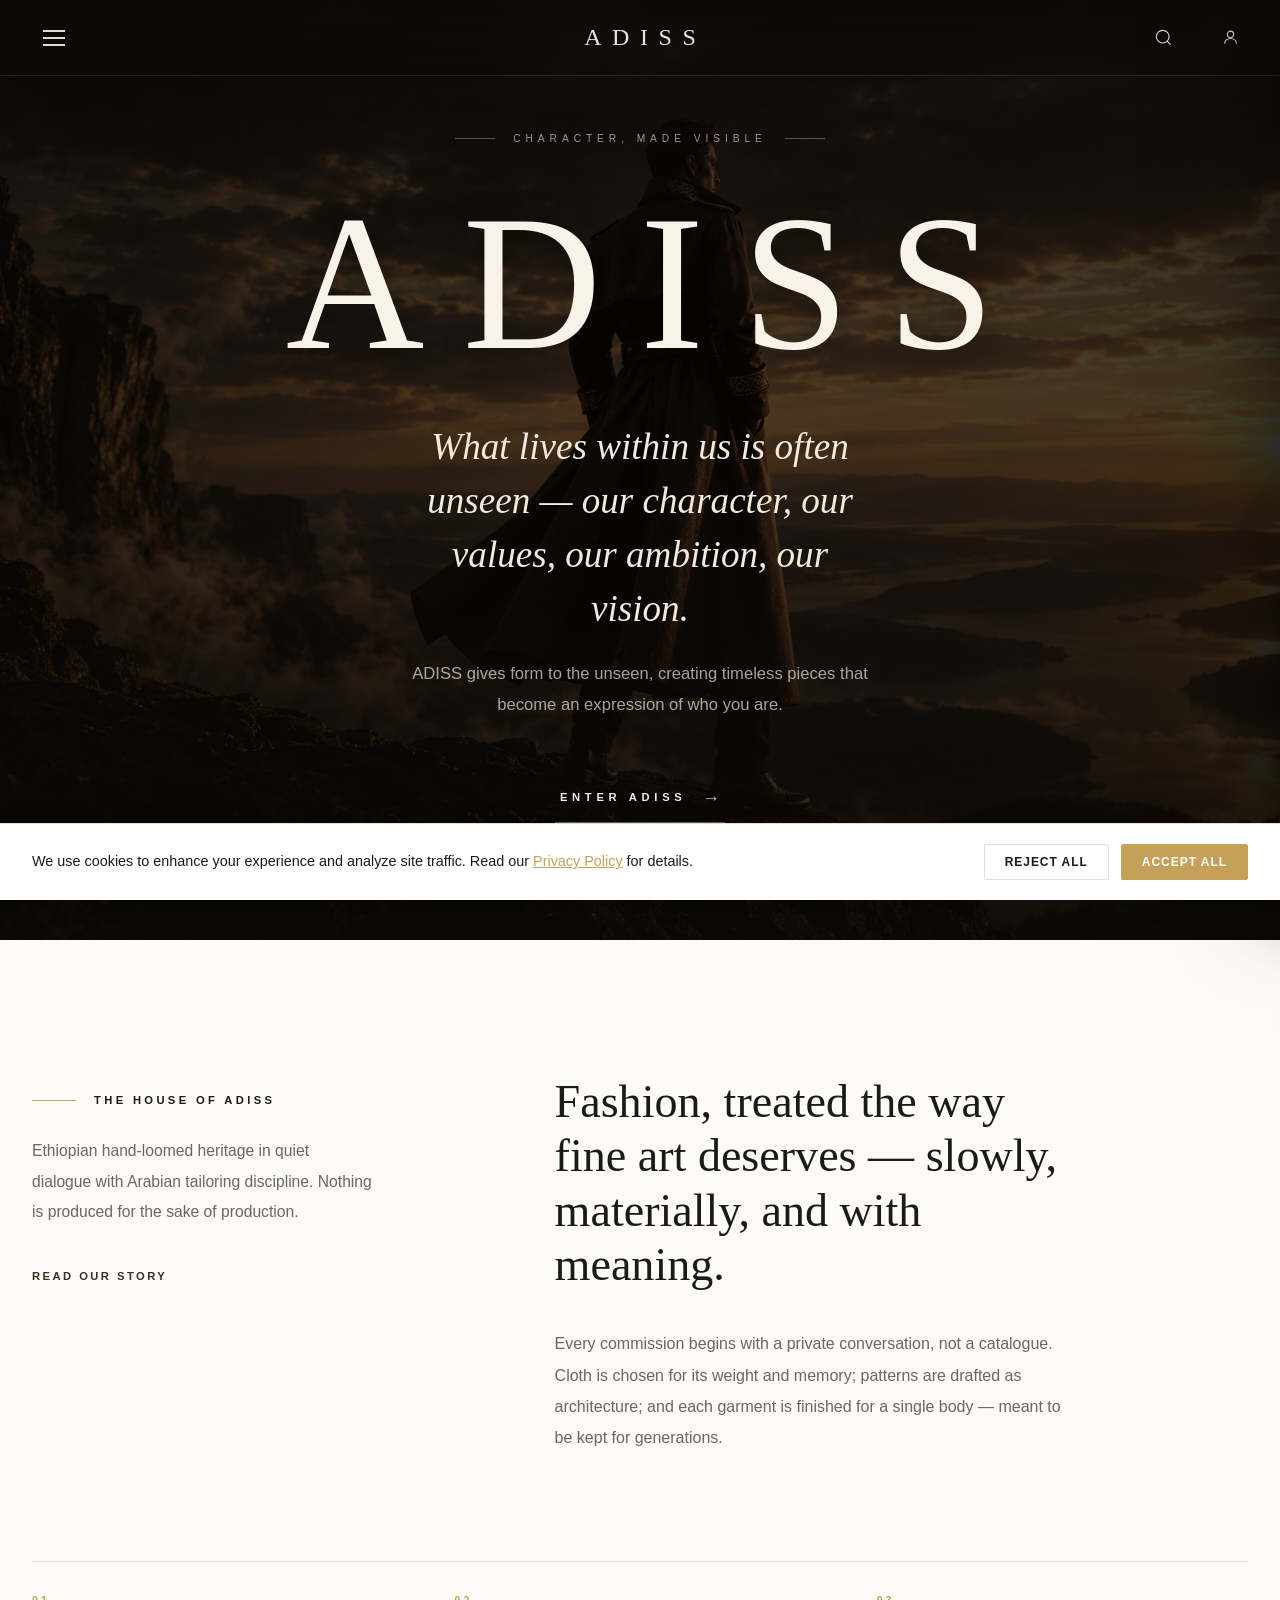
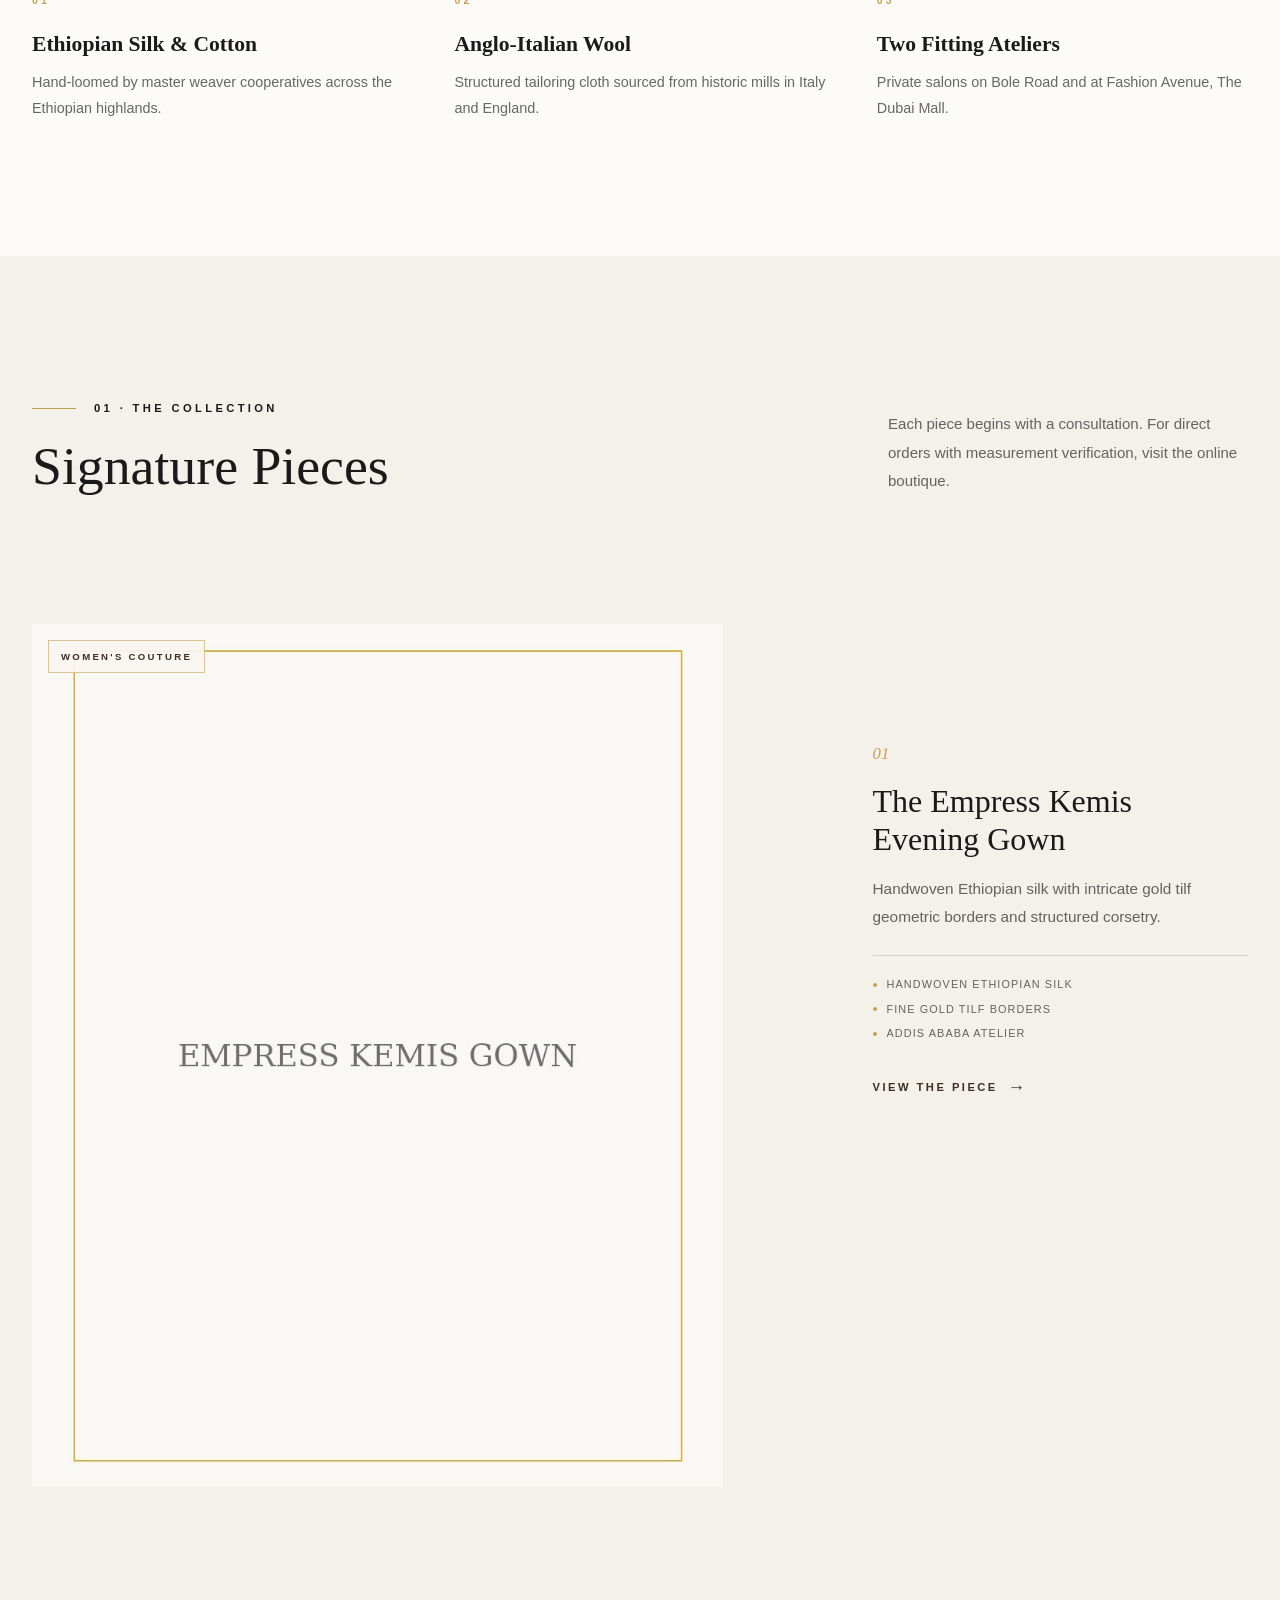
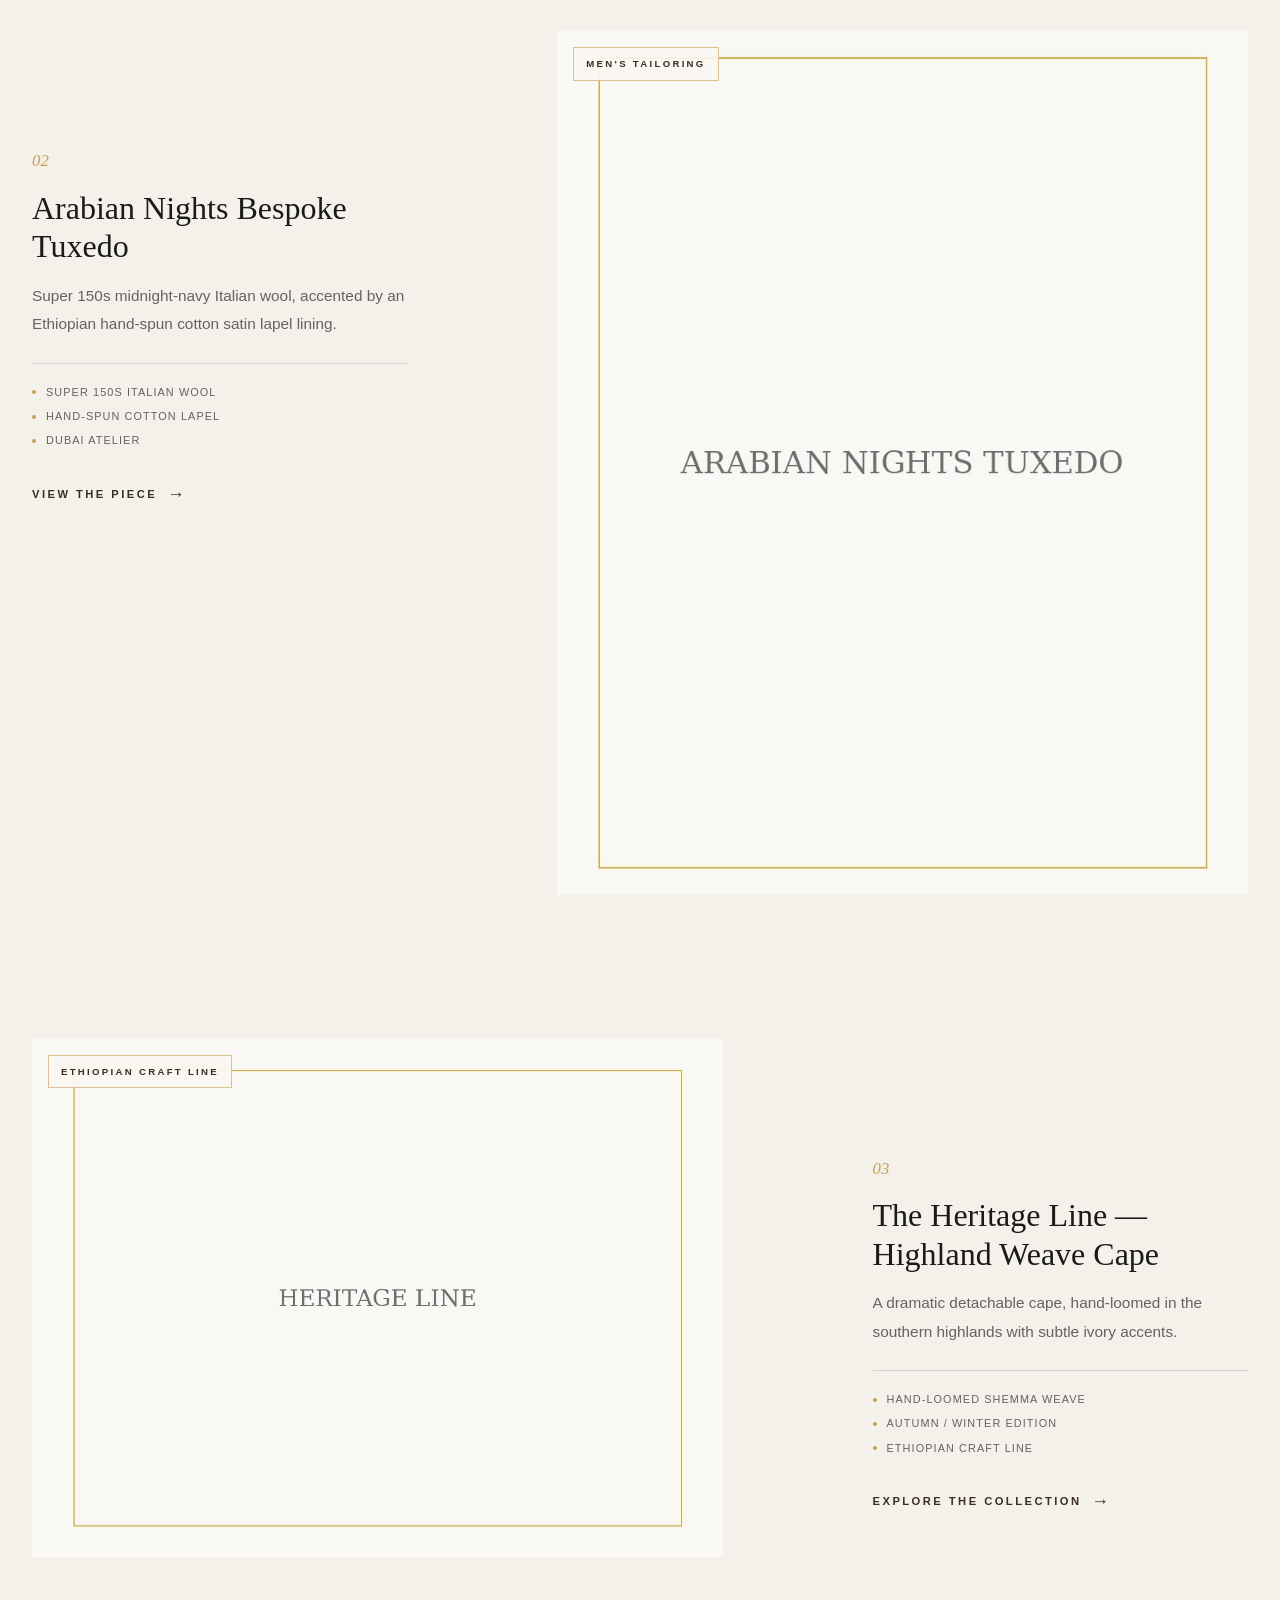
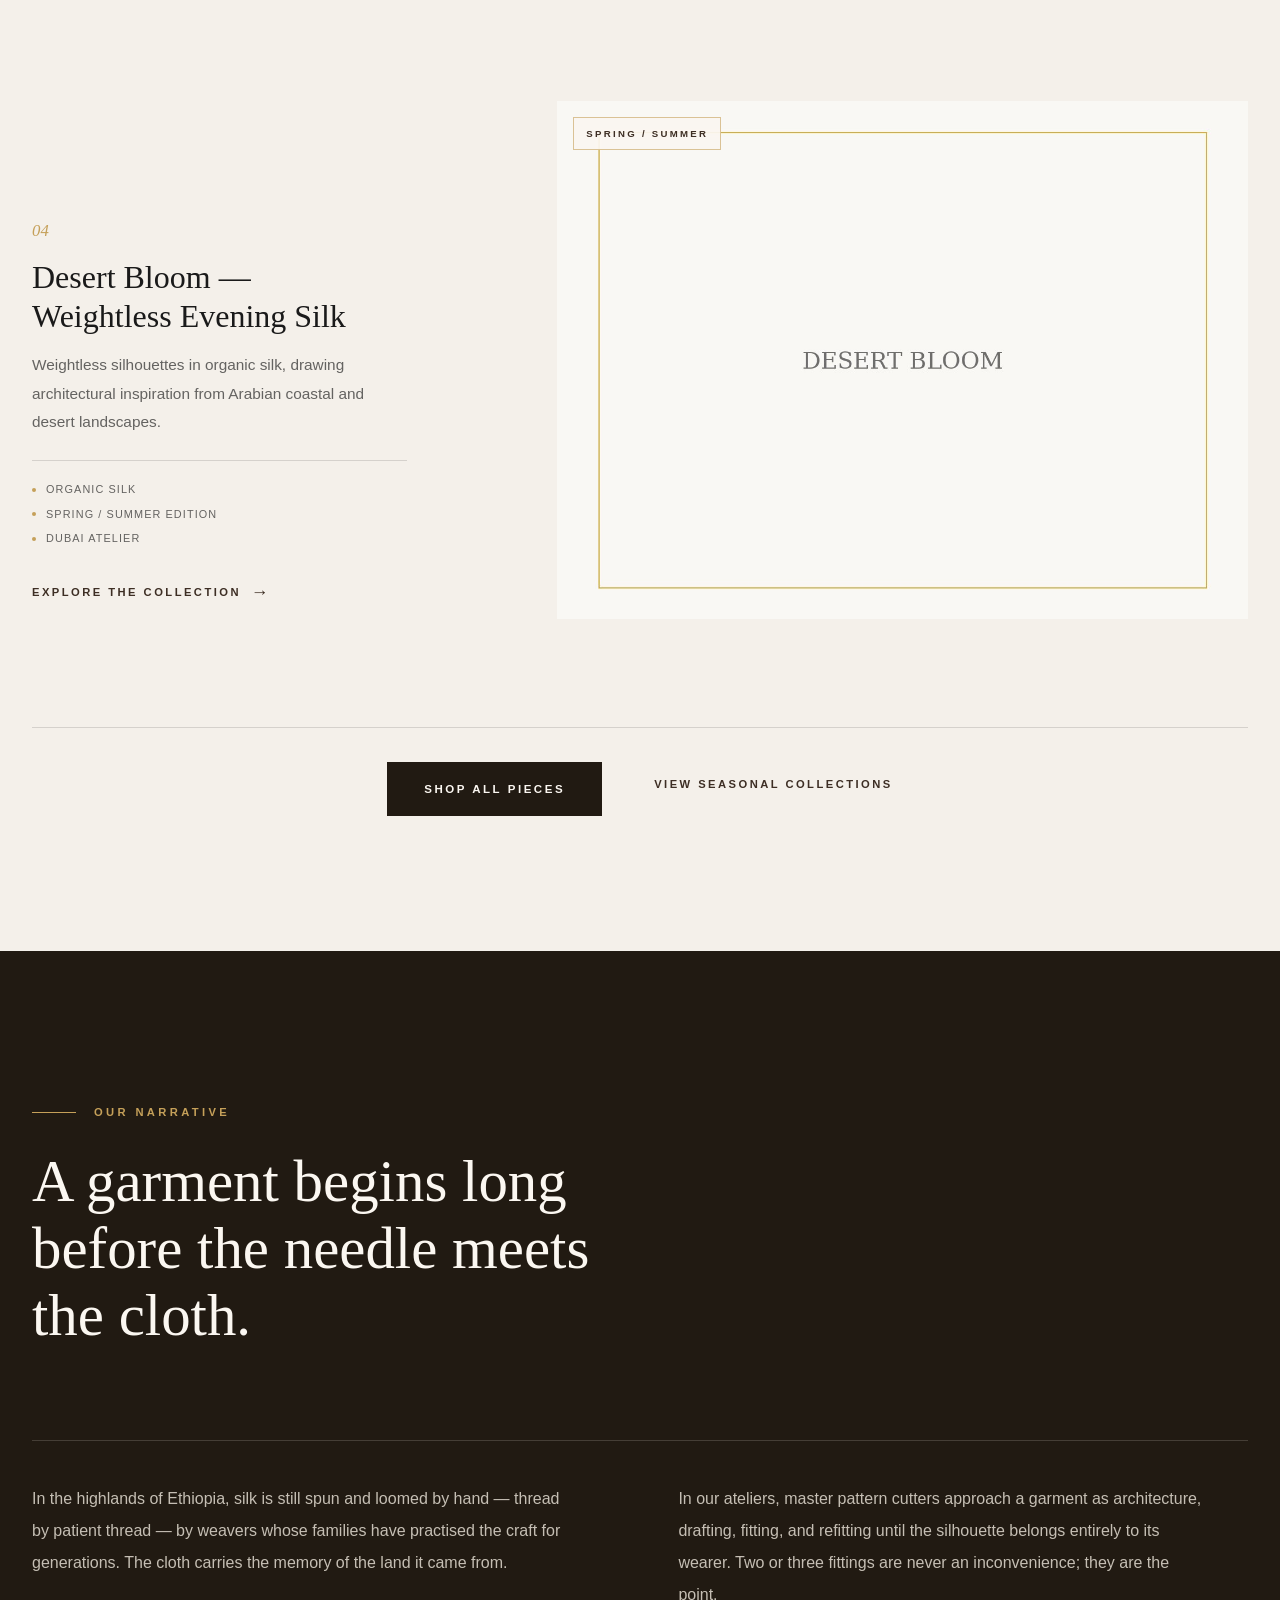
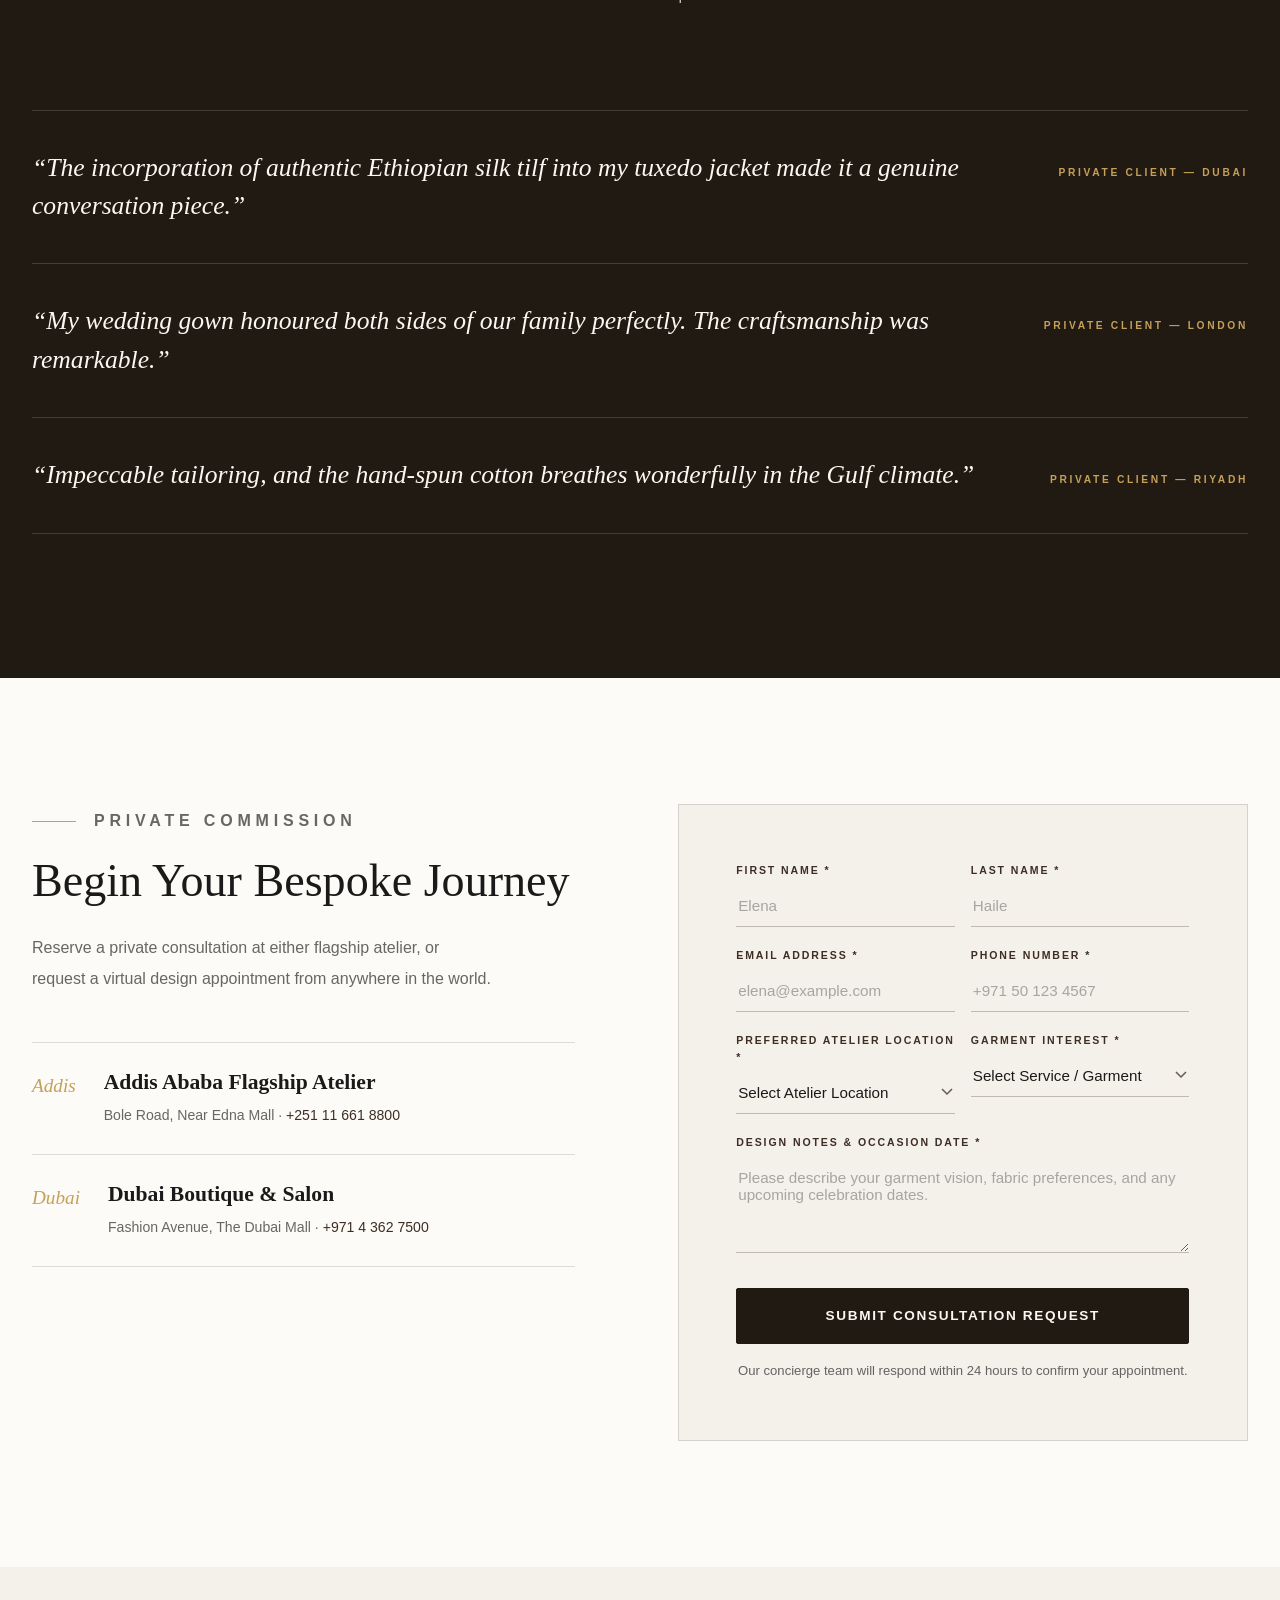
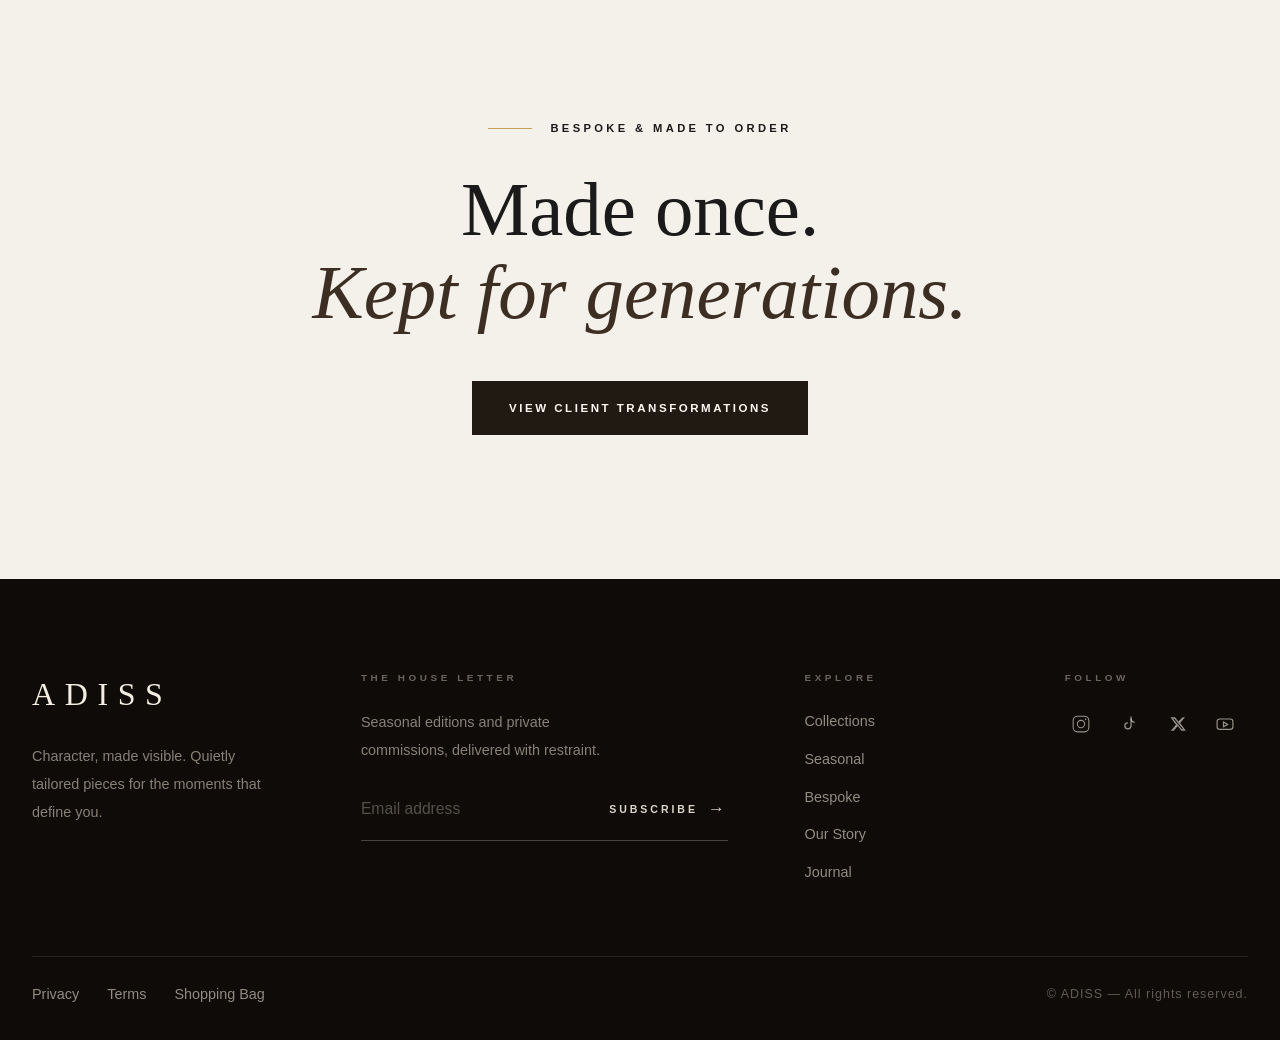
==== commit 9b015060: "refactor: organize assets, dedupe styles, harden cart events + fix broken links - Move auth styles/s" ====
--- a/index.html
+++ b/index.html
@@ -4,20 +4,20 @@
     <meta charset="UTF-8">
     <meta name="viewport" content="width=device-width, initial-scale=1.0">
 
-    <title>ADISS | Bespoke Luxury Fashion &amp; Haute Couture &mdash; Character, Made Visible</title>
-    <meta name="description" content="ADISS is a bespoke luxury fashion house uniting Ethiopian heritage and Arabian elegance. Timeless couture and apparel shaped to who you are. Book a private fitting in Addis Ababa or Dubai.">
-
-    <link rel="canonical" href="https://www.addisluxury.com/">
-
-    <meta property="og:title" content="ADISS | Bespoke Luxury Fashion &amp; Haute Couture">
-    <meta property="og:description" content="ADISS is a bespoke luxury fashion house uniting Ethiopian heritage and Arabian elegance. Timeless pieces that become an expression of who you are.">
-    <meta property="og:image" content="https://www.addisluxury.com/images/social-share-og.jpg">
-    <meta property="og:url" content="https://www.addisluxury.com/">
-    <meta property="og:type" content="website">
-    <meta property="og:site_name" content="ADISS">
-
-    <meta name="twitter:card" content="summary_large_image">
-    <meta name="twitter:title" content="ADISS | Bespoke Luxury Fashion &amp; Haute Couture">
+    <title>ADISS | Bespoke Luxury Fashion &amp; Haute Couture &mdash; Character, Made Visible</title>
+    <meta name="description" content="ADISS is a bespoke luxury fashion house uniting Ethiopian heritage and Arabian elegance. Timeless couture and apparel shaped to who you are. Book a private fitting in Addis Ababa or Dubai.">
+
+    <link rel="canonical" href="https://www.addisluxury.com/">
+
+    <meta property="og:title" content="ADISS | Bespoke Luxury Fashion &amp; Haute Couture">
+    <meta property="og:description" content="ADISS is a bespoke luxury fashion house uniting Ethiopian heritage and Arabian elegance. Timeless pieces that become an expression of who you are.">
+    <meta property="og:image" content="https://www.addisluxury.com/images/social-share-og.jpg">
+    <meta property="og:url" content="https://www.addisluxury.com/">
+    <meta property="og:type" content="website">
+    <meta property="og:site_name" content="ADISS">
+
+    <meta name="twitter:card" content="summary_large_image">
+    <meta name="twitter:title" content="ADISS | Bespoke Luxury Fashion &amp; Haute Couture">
     <meta name="twitter:description" content="ADISS gives form to the unseen &mdash; timeless bespoke couture and apparel that become an expression of who you are.">
     <meta name="twitter:image" content="https://www.addisluxury.com/images/social-share-og.jpg">
 
@@ -58,9 +58,9 @@
       "@context": "https://schema.org",
       "@graph": [
         {
-          "@type": "Organization",
-          "@id": "https://www.addisluxury.com/#organization",
-          "name": "ADISS",
+          "@type": "Organization",
+          "@id": "https://www.addisluxury.com/#organization",
+          "name": "ADISS",
           "url": "https://www.addisluxury.com/",
           "logo": "https://www.addisluxury.com/images/social-share-og.jpg",
           "contactPoint": [
@@ -79,8 +79,8 @@
           ]
         },
         {
-          "@type": "ClothingStore",
-          "@id": "https://www.addisluxury.com/#boutique-addis",
+          "@type": "ClothingStore",
+          "@id": "https://www.addisluxury.com/#boutique-addis",
           "name": "ADISS Boutique - Addis Ababa",
           "telephone": "+251-11-661-8800",
           "priceRange": "$$$$",
@@ -93,8 +93,8 @@
           }
         },
         {
-          "@type": "ClothingStore",
-          "@id": "https://www.addisluxury.com/#boutique-dubai",
+          "@type": "ClothingStore",
+          "@id": "https://www.addisluxury.com/#boutique-dubai",
           "name": "ADISS Boutique - Dubai",
           "telephone": "+971-4-362-7500",
           "priceRange": "$$$$",
@@ -111,10 +111,10 @@
           "mainEntity": [
             {
               "@type": "Question",
-              "name": "What is the bespoke process at ADISS?",
-              "acceptedAnswer": {
-                "@type": "Answer",
-                "text": "Our bespoke process begins with a private consultation where we discuss your vision, take detailed measurements, and select fabrics. We then create a unique pattern with two to three fittings."
+              "name": "What is the bespoke process at ADISS?",
+              "acceptedAnswer": {
+                "@type": "Answer",
+                "text": "Our bespoke process begins with a private consultation where we discuss your vision, take detailed measurements, and select fabrics. We then create a unique pattern with two to three fittings."
               }
             },
             {
@@ -142,71 +142,71 @@
 <body class="has-mobile-cta page-home">
     <a href="#main-content" class="skip-link">Skip to main content</a>
 
-<!-- Ultra-Minimal Navigation Header (ADISS) -->
-    <header class="site-header ad-header" id="site-header">
-        <div class="header-container ad-header__grid">
-            <!-- Far Left: Minimal Menu Icon -->
-            <div class="header-zone-left ad-header__left">
-                <button type="button" class="nav-toggle-btn ad-nav-toggle" id="nav-toggle-btn" aria-label="Toggle mobile menu" aria-expanded="false">
-                    <span class="nav-toggle-bar"></span>
-                    <span class="nav-toggle-bar"></span>
-                    <span class="nav-toggle-bar"></span>
-                </button>
-            </div>
-
-            <!-- Center: Brand Logo -->
-            <div class="ad-header__center">
-                <a href="index.html" class="site-logo ad-logo">ADISS</a>
-            </div>
-
-            <!-- Right: Search + Profile -->
-            <div class="header-zone-right ad-header__right">
-                <button type="button" class="header-icon-btn ad-icon search-trigger-btn" aria-label="Search">
-                    <svg viewBox="0 0 24 24"><circle cx="11" cy="11" r="8"/><line x1="21" y1="21" x2="16.65" y2="16.65"/></svg>
-                </button>
-                <a href="login.html" class="header-icon-btn ad-icon" aria-label="Client account">
-                    <svg viewBox="0 0 24 24"><circle cx="12" cy="8" r="4"/><path d="M4.5 20c0-4.2 3.3-6.7 7.5-6.7s7.5 2.5 7.5 6.7"/></svg>
-                </a>
-            </div>
-        </div>
+<!-- Ultra-Minimal Navigation Header (ADISS) -->
+    <header class="site-header ad-header" id="site-header">
+        <div class="header-container ad-header__grid">
+            <!-- Far Left: Minimal Menu Icon -->
+            <div class="header-zone-left ad-header__left">
+                <button type="button" class="nav-toggle-btn ad-nav-toggle" id="nav-toggle-btn" aria-label="Toggle mobile menu" aria-expanded="false">
+                    <span class="nav-toggle-bar"></span>
+                    <span class="nav-toggle-bar"></span>
+                    <span class="nav-toggle-bar"></span>
+                </button>
+            </div>
+
+            <!-- Center: Brand Logo -->
+            <div class="ad-header__center">
+                <a href="index.html" class="site-logo ad-logo">ADISS</a>
+            </div>
+
+            <!-- Right: Search + Profile -->
+            <div class="header-zone-right ad-header__right">
+                <button type="button" class="header-icon-btn ad-icon search-trigger-btn" aria-label="Search">
+                    <svg viewBox="0 0 24 24"><circle cx="11" cy="11" r="8"/><line x1="21" y1="21" x2="16.65" y2="16.65"/></svg>
+                </button>
+                <a href="login.html" class="header-icon-btn ad-icon" aria-label="Client account">
+                    <svg viewBox="0 0 24 24"><circle cx="12" cy="8" r="4"/><path d="M4.5 20c0-4.2 3.3-6.7 7.5-6.7s7.5 2.5 7.5 6.7"/></svg>
+                </a>
+            </div>
+        </div>
     </header>
 
-    <!-- Menu Drawer (zero-scroll, fits one viewport) -->
-    <div class="mobile-nav-drawer" id="mobile-nav-drawer" aria-label="Mobile navigation">
-        <div class="mobile-nav-header">
-            <a href="index.html" class="site-logo">ADISS</a>
-            <button type="button" class="mobile-nav-close" id="mobile-nav-close" aria-label="Close menu">
-                <svg viewBox="0 0 24 24" aria-hidden="true"><line x1="18" y1="6" x2="6" y2="18"/><line x1="6" y1="6" x2="18" y2="18"/></svg>
-            </button>
-        </div>
-        <nav class="mobile-nav-list" aria-label="Menu">
-            <a href="index.html" class="mobile-nav-link active">Home</a>
-            <a href="shop.html" class="mobile-nav-link">Shop</a>
-            <a href="products.html" class="mobile-nav-link">Collections</a>
-            <a href="product-detail.html" class="mobile-nav-link">Bespoke Fit</a>
-            <a href="about.html" class="mobile-nav-link">Our Story</a>
-            <a href="blog.html" class="mobile-nav-link">Journal</a>
-            <a href="case-studies.html" class="mobile-nav-link">Lookbook &amp; Transformations</a>
-            <a href="account.html" class="mobile-nav-link">Client Account</a>
-        </nav>
-        <div class="mobile-nav-bottom">
-            <a href="login.html" class="mobile-nav-footlink">Client Area</a>
-            <a href="#contact" class="mobile-nav-footlink mobile-nav-footlink--accent">Book a Private Consultation <span aria-hidden="true">&rarr;</span></a>
-        </div>
-    </div>
-
-    <!-- Focused Search Overlay (pill pop-out) -->
-    <div class="search-modal-overlay" id="search-modal-overlay" role="dialog" aria-modal="true" aria-label="Search ADISS">
-        <div class="search-pop">
-            <div class="search-pop__pill">
-                <svg class="search-pop__icon" viewBox="0 0 24 24" fill="none" stroke="currentColor" stroke-width="1.4" aria-hidden="true"><circle cx="11" cy="11" r="8"/><line x1="21" y1="21" x2="16.65" y2="16.65"/></svg>
-                <input type="text" class="search-pop__input" id="search-input" placeholder="Search pieces, collections, stories" autocomplete="off" aria-label="Search ADISS">
-                <button type="button" class="search-pop__close" id="search-modal-close" aria-label="Close search">
-                    <svg viewBox="0 0 24 24" fill="none" stroke="currentColor" stroke-width="1.4" aria-hidden="true"><line x1="18" y1="6" x2="6" y2="18"/><line x1="6" y1="6" x2="18" y2="18"/></svg>
-                </button>
-            </div>
-            <div class="search-results-list search-pop__results" id="search-results-list"></div>
-        </div>
+    <!-- Menu Drawer (zero-scroll, fits one viewport) -->
+    <div class="mobile-nav-drawer" id="mobile-nav-drawer" aria-label="Mobile navigation">
+        <div class="mobile-nav-header">
+            <a href="index.html" class="site-logo">ADISS</a>
+            <button type="button" class="mobile-nav-close" id="mobile-nav-close" aria-label="Close menu">
+                <svg viewBox="0 0 24 24" aria-hidden="true"><line x1="18" y1="6" x2="6" y2="18"/><line x1="6" y1="6" x2="18" y2="18"/></svg>
+            </button>
+        </div>
+        <nav class="mobile-nav-list" aria-label="Menu">
+            <a href="index.html" class="mobile-nav-link active">Home</a>
+            <a href="shop.html" class="mobile-nav-link">Shop</a>
+            <a href="products.html" class="mobile-nav-link">Collections</a>
+            <a href="product-detail.html" class="mobile-nav-link">Bespoke Fit</a>
+            <a href="about.html" class="mobile-nav-link">Our Story</a>
+            <a href="blog.html" class="mobile-nav-link">Journal</a>
+            <a href="case-studies.html" class="mobile-nav-link">Lookbook &amp; Transformations</a>
+            <a href="login.html" class="mobile-nav-link">Client Account</a>
+        </nav>
+        <div class="mobile-nav-bottom">
+            <a href="login.html" class="mobile-nav-footlink">Client Area</a>
+            <a href="#contact" class="mobile-nav-footlink mobile-nav-footlink--accent">Book a Private Consultation <span aria-hidden="true">&rarr;</span></a>
+        </div>
+    </div>
+
+    <!-- Focused Search Overlay (pill pop-out) -->
+    <div class="search-modal-overlay" id="search-modal-overlay" role="dialog" aria-modal="true" aria-label="Search ADISS">
+        <div class="search-pop">
+            <div class="search-pop__pill">
+                <svg class="search-pop__icon" viewBox="0 0 24 24" fill="none" stroke="currentColor" stroke-width="1.4" aria-hidden="true"><circle cx="11" cy="11" r="8"/><line x1="21" y1="21" x2="16.65" y2="16.65"/></svg>
+                <input type="text" class="search-pop__input" id="search-input" placeholder="Search pieces, collections, stories" autocomplete="off" aria-label="Search ADISS">
+                <button type="button" class="search-pop__close" id="search-modal-close" aria-label="Close search">
+                    <svg viewBox="0 0 24 24" fill="none" stroke="currentColor" stroke-width="1.4" aria-hidden="true"><line x1="18" y1="6" x2="6" y2="18"/><line x1="6" y1="6" x2="18" y2="18"/></svg>
+                </button>
+            </div>
+            <div class="search-results-list search-pop__results" id="search-results-list"></div>
+        </div>
     </div>
 
     <!-- Slide-Over Mini-Cart Drawer -->
@@ -235,282 +235,282 @@
                 <span>Included at Checkout</span>
             </div>
             <a href="cart.html" class="btn btn--primary btn--full cart-drawer-checkout-btn">Proceed to Checkout</a>
-            <a href="shop.html" class="cart-drawer-view-bag-link" onclick="closeCartDrawer()">Continue Browsing</a>
+            <a href="shop.html" class="cart-drawer-view-bag-link">Continue Browsing</a>
         </div>
     </div>
 
-<!-- =============================================================
-     ADISS HOMEPAGE — Editorial / Museum Gallery
-     Sections: Cinematic Hero · Manifesto · Collection · Narrative ·
-               Private Commission · Closing
-     ============================================================= -->
-    <main id="main-content" class="homepage">
-
-        <!-- 01 · Cinematic Hero (ADISS) -->
-        <section class="hm-hero hm-hero--adiss" aria-label="ADISS introduction">
-            <div class="hm-hero__media" aria-hidden="true">
-                <img src="images/hero-trench-coat.jpg" alt="" class="hm-hero__img">
-                <span class="hm-hero__scrim"></span>
-            </div>
-            <div class="container hm-hero__body hm-hero__body--adiss">
-                <p class="hm-hero__motto">Character, Made Visible</p>
-                <h1 class="hm-hero__wordmark">ADISS</h1>
-                <p class="hm-hero__quote">What lives within us is often unseen &mdash; our character, our values, our ambition, our vision.</p>
-                <p class="hm-hero__support">ADISS gives form to the unseen, creating timeless pieces that become an expression of who you are.</p>
-                <a href="#collection" class="hm-hero__enter">Enter ADISS <span aria-hidden="true">&rarr;</span></a>
-            </div>
-        </section>
-
-        <!-- 02 · House Manifesto -->
-        <section class="hm-manifesto" aria-labelledby="hm-manifesto-title">
-            <div class="container">
-                <div class="hm-manifesto__grid">
-                    <div class="hm-manifesto__side">
-                        <p class="hm-kicker hm-kicker--ink"><span class="hm-kicker__rule" aria-hidden="true"></span>The House of ADISS</p>
-                        <p class="hm-manifesto__note">Ethiopian hand-loomed heritage in quiet dialogue with Arabian tailoring discipline. Nothing is produced for the sake of production.</p>
-                        <a href="about.html" class="hm-link hm-link--ink">Read Our Story</a>
-                    </div>
-                    <div class="hm-manifesto__main">
-                        <h2 id="hm-manifesto-title" class="hm-display">Fashion, treated the way fine art deserves — slowly, materially, and with meaning.</h2>
-                        <p class="hm-manifesto__text">Every commission begins with a private conversation, not a catalogue. Cloth is chosen for its weight and memory; patterns are drafted as architecture; and each garment is finished for a single body — meant to be kept for generations.</p>
-                    </div>
-                </div>
-
-                <dl class="hm-facts">
-                    <div class="hm-fact">
-                        <dt><span class="hm-fact__no">01</span>Ethiopian Silk &amp; Cotton</dt>
-                        <dd>Hand-loomed by master weaver cooperatives across the Ethiopian highlands.</dd>
-                    </div>
-                    <div class="hm-fact">
-                        <dt><span class="hm-fact__no">02</span>Anglo-Italian Wool</dt>
-                        <dd>Structured tailoring cloth sourced from historic mills in Italy and England.</dd>
-                    </div>
-                    <div class="hm-fact">
-                        <dt><span class="hm-fact__no">03</span>Two Fitting Ateliers</dt>
-                        <dd>Private salons on Bole Road and at Fashion Avenue, The Dubai Mall.</dd>
-                    </div>
-                </dl>
-            </div>
-        </section>
-
-        <!-- 03 · The Collection (Staggered Editorial Gallery) -->
-        <section class="hm-collection" id="collection" aria-labelledby="hm-collection-title">
-            <div class="container">
-                <div class="hm-collection__head">
-                    <div>
-                        <p class="hm-kicker hm-kicker--ink"><span class="hm-kicker__rule" aria-hidden="true"></span>01 &middot; The Collection</p>
-                        <h2 id="hm-collection-title" class="hm-collection__title">Signature Pieces</h2>
-                    </div>
-                    <p class="hm-collection__note">Each piece begins with a consultation. For direct orders with measurement verification, visit the online boutique.</p>
-                </div>
-
-                <div class="hm-plates">
-                    <article class="hm-plate">
-                        <figure class="hm-plate__figure fade-in">
-                            <span class="hm-plate__tag">Women's Couture</span>
-                            <a href="product-detail.html" class="hm-plate__media" aria-label="View The Empress Kemis Evening Gown">
-                                <img src="images/product-garment-01.jpg" alt="The Empress Kemis Evening Gown in handwoven Ethiopian silk" loading="lazy" class="hm-plate__img">
-                            </a>
-                        </figure>
-                        <div class="hm-plate__text fade-in">
-                            <span class="hm-plate__no">01</span>
-                            <h3 class="hm-plate__title"><a href="product-detail.html">The Empress Kemis Evening Gown</a></h3>
-                            <p class="hm-plate__desc">Handwoven Ethiopian silk with intricate gold tilf geometric borders and structured corsetry.</p>
-                            <ul class="hm-plate__meta">
-                                <li>Handwoven Ethiopian silk</li>
-                                <li>Fine gold tilf borders</li>
-                                <li>Addis Ababa atelier</li>
-                            </ul>
-                            <a href="product-detail.html" class="hm-link hm-link--ink hm-link--arrow">View the piece</a>
-                        </div>
-                    </article>
-
-                    <article class="hm-plate hm-plate--reverse">
-                        <div class="hm-plate__text fade-in">
-                            <span class="hm-plate__no">02</span>
-                            <h3 class="hm-plate__title"><a href="product-detail.html">Arabian Nights Bespoke Tuxedo</a></h3>
-                            <p class="hm-plate__desc">Super 150s midnight-navy Italian wool, accented by an Ethiopian hand-spun cotton satin lapel lining.</p>
-                            <ul class="hm-plate__meta">
-                                <li>Super 150s Italian wool</li>
-                                <li>Hand-spun cotton lapel</li>
-                                <li>Dubai atelier</li>
-                            </ul>
-                            <a href="product-detail.html" class="hm-link hm-link--ink hm-link--arrow">View the piece</a>
-                        </div>
-                        <figure class="hm-plate__figure fade-in">
-                            <span class="hm-plate__tag">Men's Tailoring</span>
-                            <a href="product-detail.html" class="hm-plate__media" aria-label="View Arabian Nights Bespoke Tuxedo">
-                                <img src="images/product-garment-02.jpg" alt="Arabian Nights Bespoke Tuxedo in midnight navy wool" loading="lazy" class="hm-plate__img">
-                            </a>
-                        </figure>
-                    </article>
-
-                    <article class="hm-plate">
-                        <figure class="hm-plate__figure fade-in">
-                            <span class="hm-plate__tag">Ethiopian Craft Line</span>
-                            <a href="products.html" class="hm-plate__media hm-plate__media--wide" aria-label="View the Heritage Line collection">
-                                <img src="images/lookbook-collection-01.jpg" alt="Highland Weave Silk Cape from the Heritage Line" loading="lazy" class="hm-plate__img">
-                            </a>
-                        </figure>
-                        <div class="hm-plate__text fade-in">
-                            <span class="hm-plate__no">03</span>
-                            <h3 class="hm-plate__title"><a href="products.html">The Heritage Line — Highland Weave Cape</a></h3>
-                            <p class="hm-plate__desc">A dramatic detachable cape, hand-loomed in the southern highlands with subtle ivory accents.</p>
-                            <ul class="hm-plate__meta">
-                                <li>Hand-loomed shemma weave</li>
-                                <li>Autumn / Winter edition</li>
-                                <li>Ethiopian craft line</li>
-                            </ul>
-                            <a href="products.html" class="hm-link hm-link--ink hm-link--arrow">Explore the collection</a>
-                        </div>
-                    </article>
-
-                    <article class="hm-plate hm-plate--reverse">
-                        <div class="hm-plate__text fade-in">
-                            <span class="hm-plate__no">04</span>
-                            <h3 class="hm-plate__title"><a href="products.html">Desert Bloom — Weightless Evening Silk</a></h3>
-                            <p class="hm-plate__desc">Weightless silhouettes in organic silk, drawing architectural inspiration from Arabian coastal and desert landscapes.</p>
-                            <ul class="hm-plate__meta">
-                                <li>Organic silk</li>
-                                <li>Spring / Summer edition</li>
-                                <li>Dubai atelier</li>
-                            </ul>
-                            <a href="products.html" class="hm-link hm-link--ink hm-link--arrow">Explore the collection</a>
-                        </div>
-                        <figure class="hm-plate__figure fade-in">
-                            <span class="hm-plate__tag">Spring / Summer</span>
-                            <a href="products.html" class="hm-plate__media hm-plate__media--wide" aria-label="View the Desert Bloom collection">
-                                <img src="images/lookbook-collection-02.jpg" alt="Desert Bloom collection in weightless organic silk" loading="lazy" class="hm-plate__img">
-                            </a>
-                        </figure>
-                    </article>
-                </div>
-
-                <div class="hm-collection__more">
-                    <a href="shop.html" class="hm-cta hm-cta--ink">Shop All Pieces</a>
-                    <a href="products.html" class="hm-link hm-link--ink">View Seasonal Collections</a>
-                </div>
-            </div>
-        </section>
-
-        <!-- 04 · Brand Narrative -->
-        <section class="hm-story" aria-labelledby="hm-story-title">
-            <div class="container">
-                <p class="hm-kicker"><span class="hm-kicker__rule" aria-hidden="true"></span>Our Narrative</p>
-                <h2 id="hm-story-title" class="hm-story__lead">A garment begins long before the needle meets the cloth.</h2>
-                <div class="hm-story__grid">
-                    <p>In the highlands of Ethiopia, silk is still spun and loomed by hand — thread by patient thread — by weavers whose families have practised the craft for generations. The cloth carries the memory of the land it came from.</p>
-                    <p>In our ateliers, master pattern cutters approach a garment as architecture, drafting, fitting, and refitting until the silhouette belongs entirely to its wearer. Two or three fittings are never an inconvenience; they are the point.</p>
-                </div>
-                <ul class="hm-quotes">
-                    <li class="hm-quote">
-                        <p>&ldquo;The incorporation of authentic Ethiopian silk tilf into my tuxedo jacket made it a genuine conversation piece.&rdquo;</p>
-                        <cite>Private Client &mdash; Dubai</cite>
-                    </li>
-                    <li class="hm-quote">
-                        <p>&ldquo;My wedding gown honoured both sides of our family perfectly. The craftsmanship was remarkable.&rdquo;</p>
-                        <cite>Private Client &mdash; London</cite>
-                    </li>
-                    <li class="hm-quote">
-                        <p>&ldquo;Impeccable tailoring, and the hand-spun cotton breathes wonderfully in the Gulf climate.&rdquo;</p>
-                        <cite>Private Client &mdash; Riyadh</cite>
-                    </li>
-                </ul>
-            </div>
-        </section>
-
-        <!-- 05 · Private Commission -->
-        <section class="hm-contact" id="contact" aria-labelledby="hm-contact-title">
-            <div class="container hm-contact__grid">
-                <div class="hm-contact__intro">
-                    <p class="hm-kicker hm-kicker--ink"><span class="hm-kicker__rule" aria-hidden="true"></span>Private Commission</p>
-                    <h2 id="hm-contact-title">Begin Your Bespoke Journey</h2>
-                    <p>Reserve a private consultation at either flagship atelier, or request a virtual design appointment from anywhere in the world.</p>
-
-                    <ul class="hm-ateliers">
-                        <li class="hm-atelier">
-                            <span class="hm-atelier__mark" aria-hidden="true">Addis</span>
-                            <div>
-                                <h3>Addis Ababa Flagship Atelier</h3>
-                                <p>Bole Road, Near Edna Mall &middot; <a href="tel:+251116618800">+251 11 661 8800</a></p>
-                            </div>
-                        </li>
-                        <li class="hm-atelier">
-                            <span class="hm-atelier__mark" aria-hidden="true">Dubai</span>
-                            <div>
-                                <h3>Dubai Boutique &amp; Salon</h3>
-                                <p>Fashion Avenue, The Dubai Mall &middot; <a href="tel:+97143627500">+971 4 362 7500</a></p>
-                            </div>
-                        </li>
-                    </ul>
-                </div>
-
-                <div class="hm-contact__panel">
-                    <form class="form fade-in" id="inquiry-form">
-                        <div class="form__row">
-                            <div class="form__group">
-                                <label class="form__label">First Name *</label>
-                                <input type="text" class="form__input" required placeholder="Elena">
-                            </div>
-                            <div class="form__group">
-                                <label class="form__label">Last Name *</label>
-                                <input type="text" class="form__input" required placeholder="Haile">
-                            </div>
-                        </div>
-
-                        <div class="form__row">
-                            <div class="form__group">
-                                <label class="form__label">Email Address *</label>
-                                <input type="email" class="form__input" required placeholder="elena@example.com">
-                            </div>
-                            <div class="form__group">
-                                <label class="form__label">Phone Number *</label>
-                                <input type="tel" class="form__input" required placeholder="+971 50 123 4567">
-                            </div>
-                        </div>
-
-                        <div class="form__row">
-                            <div class="form__group">
-                                <label class="form__label">Preferred Atelier Location *</label>
-                                <select class="form__select" required>
-                                    <option value="">Select Atelier Location</option>
-                                    <option value="Dubai">Dubai, UAE (The Dubai Mall Fashion Avenue)</option>
-                                    <option value="Addis">Addis Ababa, Ethiopia (Bole Road Flagship)</option>
-                                    <option value="Virtual">International Virtual Fitting Concierge</option>
-                                </select>
-                            </div>
-                            <div class="form__group">
-                                <label class="form__label">Garment Interest *</label>
-                                <select class="form__select" required>
-                                    <option value="">Select Service / Garment</option>
-                                    <option value="Gown">Evening Couture &amp; Kemis Gowns</option>
-                                    <option value="Tuxedo">Bespoke Suits &amp; Tuxedos</option>
-                                    <option value="Bridal">Bridal &amp; Nuptial Ensemble</option>
-                                    <option value="Heritage">The Heritage Line Ready-to-Wear</option>
-                                </select>
-                            </div>
-                        </div>
-
-                        <div class="form__group">
-                            <label class="form__label">Design Notes &amp; Occasion Date *</label>
-                            <textarea class="form__textarea" required placeholder="Please describe your garment vision, fabric preferences, and any upcoming celebration dates."></textarea>
-                        </div>
-
-                        <button type="submit" class="btn btn--full btn--large form__submit hm-form-submit">Submit Consultation Request</button>
-                        <p class="form__note">Our concierge team will respond within 24 hours to confirm your appointment.</p>
-                    </form>
-                </div>
-            </div>
-        </section>
-
-        <!-- 06 · Closing Note -->
-        <section class="hm-closing" aria-label="Closing note">
-            <div class="container">
-                <p class="hm-kicker hm-kicker--ink"><span class="hm-kicker__rule" aria-hidden="true"></span>Bespoke &amp; Made to Order</p>
-                <h2 class="hm-closing__title">Made once.<br><em>Kept for generations.</em></h2>
-                <a href="case-studies.html" class="hm-cta hm-cta--ink">View Client Transformations</a>
-            </div>
-        </section>
+<!-- =============================================================
+     ADISS HOMEPAGE — Editorial / Museum Gallery
+     Sections: Cinematic Hero · Manifesto · Collection · Narrative ·
+               Private Commission · Closing
+     ============================================================= -->
+    <main id="main-content" class="homepage">
+
+        <!-- 01 · Cinematic Hero (ADISS) -->
+        <section class="hm-hero hm-hero--adiss" aria-label="ADISS introduction">
+            <div class="hm-hero__media" aria-hidden="true">
+                <img src="images/hero-trench-coat.jpg" alt="" class="hm-hero__img">
+                <span class="hm-hero__scrim"></span>
+            </div>
+            <div class="container hm-hero__body hm-hero__body--adiss">
+                <p class="hm-hero__motto">Character, Made Visible</p>
+                <h1 class="hm-hero__wordmark">ADISS</h1>
+                <p class="hm-hero__quote">What lives within us is often unseen &mdash; our character, our values, our ambition, our vision.</p>
+                <p class="hm-hero__support">ADISS gives form to the unseen, creating timeless pieces that become an expression of who you are.</p>
+                <a href="#collection" class="hm-hero__enter">Enter ADISS <span aria-hidden="true">&rarr;</span></a>
+            </div>
+        </section>
+
+        <!-- 02 · House Manifesto -->
+        <section class="hm-manifesto" aria-labelledby="hm-manifesto-title">
+            <div class="container">
+                <div class="hm-manifesto__grid">
+                    <div class="hm-manifesto__side">
+                        <p class="hm-kicker hm-kicker--ink"><span class="hm-kicker__rule" aria-hidden="true"></span>The House of ADISS</p>
+                        <p class="hm-manifesto__note">Ethiopian hand-loomed heritage in quiet dialogue with Arabian tailoring discipline. Nothing is produced for the sake of production.</p>
+                        <a href="about.html" class="hm-link hm-link--ink">Read Our Story</a>
+                    </div>
+                    <div class="hm-manifesto__main">
+                        <h2 id="hm-manifesto-title" class="hm-display">Fashion, treated the way fine art deserves — slowly, materially, and with meaning.</h2>
+                        <p class="hm-manifesto__text">Every commission begins with a private conversation, not a catalogue. Cloth is chosen for its weight and memory; patterns are drafted as architecture; and each garment is finished for a single body — meant to be kept for generations.</p>
+                    </div>
+                </div>
+
+                <dl class="hm-facts">
+                    <div class="hm-fact">
+                        <dt><span class="hm-fact__no">01</span>Ethiopian Silk &amp; Cotton</dt>
+                        <dd>Hand-loomed by master weaver cooperatives across the Ethiopian highlands.</dd>
+                    </div>
+                    <div class="hm-fact">
+                        <dt><span class="hm-fact__no">02</span>Anglo-Italian Wool</dt>
+                        <dd>Structured tailoring cloth sourced from historic mills in Italy and England.</dd>
+                    </div>
+                    <div class="hm-fact">
+                        <dt><span class="hm-fact__no">03</span>Two Fitting Ateliers</dt>
+                        <dd>Private salons on Bole Road and at Fashion Avenue, The Dubai Mall.</dd>
+                    </div>
+                </dl>
+            </div>
+        </section>
+
+        <!-- 03 · The Collection (Staggered Editorial Gallery) -->
+        <section class="hm-collection" id="collection" aria-labelledby="hm-collection-title">
+            <div class="container">
+                <div class="hm-collection__head">
+                    <div>
+                        <p class="hm-kicker hm-kicker--ink"><span class="hm-kicker__rule" aria-hidden="true"></span>01 &middot; The Collection</p>
+                        <h2 id="hm-collection-title" class="hm-collection__title">Signature Pieces</h2>
+                    </div>
+                    <p class="hm-collection__note">Each piece begins with a consultation. For direct orders with measurement verification, visit the online boutique.</p>
+                </div>
+
+                <div class="hm-plates">
+                    <article class="hm-plate">
+                        <figure class="hm-plate__figure fade-in">
+                            <span class="hm-plate__tag">Women's Couture</span>
+                            <a href="product-detail.html" class="hm-plate__media" aria-label="View The Empress Kemis Evening Gown">
+                                <img src="images/product-garment-01.jpg" alt="The Empress Kemis Evening Gown in handwoven Ethiopian silk" loading="lazy" class="hm-plate__img">
+                            </a>
+                        </figure>
+                        <div class="hm-plate__text fade-in">
+                            <span class="hm-plate__no">01</span>
+                            <h3 class="hm-plate__title"><a href="product-detail.html">The Empress Kemis Evening Gown</a></h3>
+                            <p class="hm-plate__desc">Handwoven Ethiopian silk with intricate gold tilf geometric borders and structured corsetry.</p>
+                            <ul class="hm-plate__meta">
+                                <li>Handwoven Ethiopian silk</li>
+                                <li>Fine gold tilf borders</li>
+                                <li>Addis Ababa atelier</li>
+                            </ul>
+                            <a href="product-detail.html" class="hm-link hm-link--ink hm-link--arrow">View the piece</a>
+                        </div>
+                    </article>
+
+                    <article class="hm-plate hm-plate--reverse">
+                        <div class="hm-plate__text fade-in">
+                            <span class="hm-plate__no">02</span>
+                            <h3 class="hm-plate__title"><a href="product-detail.html">Arabian Nights Bespoke Tuxedo</a></h3>
+                            <p class="hm-plate__desc">Super 150s midnight-navy Italian wool, accented by an Ethiopian hand-spun cotton satin lapel lining.</p>
+                            <ul class="hm-plate__meta">
+                                <li>Super 150s Italian wool</li>
+                                <li>Hand-spun cotton lapel</li>
+                                <li>Dubai atelier</li>
+                            </ul>
+                            <a href="product-detail.html" class="hm-link hm-link--ink hm-link--arrow">View the piece</a>
+                        </div>
+                        <figure class="hm-plate__figure fade-in">
+                            <span class="hm-plate__tag">Men's Tailoring</span>
+                            <a href="product-detail.html" class="hm-plate__media" aria-label="View Arabian Nights Bespoke Tuxedo">
+                                <img src="images/product-garment-02.jpg" alt="Arabian Nights Bespoke Tuxedo in midnight navy wool" loading="lazy" class="hm-plate__img">
+                            </a>
+                        </figure>
+                    </article>
+
+                    <article class="hm-plate">
+                        <figure class="hm-plate__figure fade-in">
+                            <span class="hm-plate__tag">Ethiopian Craft Line</span>
+                            <a href="products.html" class="hm-plate__media hm-plate__media--wide" aria-label="View the Heritage Line collection">
+                                <img src="images/lookbook-collection-01.jpg" alt="Highland Weave Silk Cape from the Heritage Line" loading="lazy" class="hm-plate__img">
+                            </a>
+                        </figure>
+                        <div class="hm-plate__text fade-in">
+                            <span class="hm-plate__no">03</span>
+                            <h3 class="hm-plate__title"><a href="products.html">The Heritage Line — Highland Weave Cape</a></h3>
+                            <p class="hm-plate__desc">A dramatic detachable cape, hand-loomed in the southern highlands with subtle ivory accents.</p>
+                            <ul class="hm-plate__meta">
+                                <li>Hand-loomed shemma weave</li>
+                                <li>Autumn / Winter edition</li>
+                                <li>Ethiopian craft line</li>
+                            </ul>
+                            <a href="products.html" class="hm-link hm-link--ink hm-link--arrow">Explore the collection</a>
+                        </div>
+                    </article>
+
+                    <article class="hm-plate hm-plate--reverse">
+                        <div class="hm-plate__text fade-in">
+                            <span class="hm-plate__no">04</span>
+                            <h3 class="hm-plate__title"><a href="products.html">Desert Bloom — Weightless Evening Silk</a></h3>
+                            <p class="hm-plate__desc">Weightless silhouettes in organic silk, drawing architectural inspiration from Arabian coastal and desert landscapes.</p>
+                            <ul class="hm-plate__meta">
+                                <li>Organic silk</li>
+                                <li>Spring / Summer edition</li>
+                                <li>Dubai atelier</li>
+                            </ul>
+                            <a href="products.html" class="hm-link hm-link--ink hm-link--arrow">Explore the collection</a>
+                        </div>
+                        <figure class="hm-plate__figure fade-in">
+                            <span class="hm-plate__tag">Spring / Summer</span>
+                            <a href="products.html" class="hm-plate__media hm-plate__media--wide" aria-label="View the Desert Bloom collection">
+                                <img src="images/lookbook-collection-02.jpg" alt="Desert Bloom collection in weightless organic silk" loading="lazy" class="hm-plate__img">
+                            </a>
+                        </figure>
+                    </article>
+                </div>
+
+                <div class="hm-collection__more">
+                    <a href="shop.html" class="hm-cta hm-cta--ink">Shop All Pieces</a>
+                    <a href="products.html" class="hm-link hm-link--ink">View Seasonal Collections</a>
+                </div>
+            </div>
+        </section>
+
+        <!-- 04 · Brand Narrative -->
+        <section class="hm-story" aria-labelledby="hm-story-title">
+            <div class="container">
+                <p class="hm-kicker"><span class="hm-kicker__rule" aria-hidden="true"></span>Our Narrative</p>
+                <h2 id="hm-story-title" class="hm-story__lead">A garment begins long before the needle meets the cloth.</h2>
+                <div class="hm-story__grid">
+                    <p>In the highlands of Ethiopia, silk is still spun and loomed by hand — thread by patient thread — by weavers whose families have practised the craft for generations. The cloth carries the memory of the land it came from.</p>
+                    <p>In our ateliers, master pattern cutters approach a garment as architecture, drafting, fitting, and refitting until the silhouette belongs entirely to its wearer. Two or three fittings are never an inconvenience; they are the point.</p>
+                </div>
+                <ul class="hm-quotes">
+                    <li class="hm-quote">
+                        <p>&ldquo;The incorporation of authentic Ethiopian silk tilf into my tuxedo jacket made it a genuine conversation piece.&rdquo;</p>
+                        <cite>Private Client &mdash; Dubai</cite>
+                    </li>
+                    <li class="hm-quote">
+                        <p>&ldquo;My wedding gown honoured both sides of our family perfectly. The craftsmanship was remarkable.&rdquo;</p>
+                        <cite>Private Client &mdash; London</cite>
+                    </li>
+                    <li class="hm-quote">
+                        <p>&ldquo;Impeccable tailoring, and the hand-spun cotton breathes wonderfully in the Gulf climate.&rdquo;</p>
+                        <cite>Private Client &mdash; Riyadh</cite>
+                    </li>
+                </ul>
+            </div>
+        </section>
+
+        <!-- 05 · Private Commission -->
+        <section class="hm-contact" id="contact" aria-labelledby="hm-contact-title">
+            <div class="container hm-contact__grid">
+                <div class="hm-contact__intro">
+                    <p class="hm-kicker hm-kicker--ink"><span class="hm-kicker__rule" aria-hidden="true"></span>Private Commission</p>
+                    <h2 id="hm-contact-title">Begin Your Bespoke Journey</h2>
+                    <p>Reserve a private consultation at either flagship atelier, or request a virtual design appointment from anywhere in the world.</p>
+
+                    <ul class="hm-ateliers">
+                        <li class="hm-atelier">
+                            <span class="hm-atelier__mark" aria-hidden="true">Addis</span>
+                            <div>
+                                <h3>Addis Ababa Flagship Atelier</h3>
+                                <p>Bole Road, Near Edna Mall &middot; <a href="tel:+251116618800">+251 11 661 8800</a></p>
+                            </div>
+                        </li>
+                        <li class="hm-atelier">
+                            <span class="hm-atelier__mark" aria-hidden="true">Dubai</span>
+                            <div>
+                                <h3>Dubai Boutique &amp; Salon</h3>
+                                <p>Fashion Avenue, The Dubai Mall &middot; <a href="tel:+97143627500">+971 4 362 7500</a></p>
+                            </div>
+                        </li>
+                    </ul>
+                </div>
+
+                <div class="hm-contact__panel">
+                    <form class="form fade-in" id="inquiry-form">
+                        <div class="form__row">
+                            <div class="form__group">
+                                <label class="form__label">First Name *</label>
+                                <input type="text" class="form__input" required placeholder="Elena">
+                            </div>
+                            <div class="form__group">
+                                <label class="form__label">Last Name *</label>
+                                <input type="text" class="form__input" required placeholder="Haile">
+                            </div>
+                        </div>
+
+                        <div class="form__row">
+                            <div class="form__group">
+                                <label class="form__label">Email Address *</label>
+                                <input type="email" class="form__input" required placeholder="elena@example.com">
+                            </div>
+                            <div class="form__group">
+                                <label class="form__label">Phone Number *</label>
+                                <input type="tel" class="form__input" required placeholder="+971 50 123 4567">
+                            </div>
+                        </div>
+
+                        <div class="form__row">
+                            <div class="form__group">
+                                <label class="form__label">Preferred Atelier Location *</label>
+                                <select class="form__select" required>
+                                    <option value="">Select Atelier Location</option>
+                                    <option value="Dubai">Dubai, UAE (The Dubai Mall Fashion Avenue)</option>
+                                    <option value="Addis">Addis Ababa, Ethiopia (Bole Road Flagship)</option>
+                                    <option value="Virtual">International Virtual Fitting Concierge</option>
+                                </select>
+                            </div>
+                            <div class="form__group">
+                                <label class="form__label">Garment Interest *</label>
+                                <select class="form__select" required>
+                                    <option value="">Select Service / Garment</option>
+                                    <option value="Gown">Evening Couture &amp; Kemis Gowns</option>
+                                    <option value="Tuxedo">Bespoke Suits &amp; Tuxedos</option>
+                                    <option value="Bridal">Bridal &amp; Nuptial Ensemble</option>
+                                    <option value="Heritage">The Heritage Line Ready-to-Wear</option>
+                                </select>
+                            </div>
+                        </div>
+
+                        <div class="form__group">
+                            <label class="form__label">Design Notes &amp; Occasion Date *</label>
+                            <textarea class="form__textarea" required placeholder="Please describe your garment vision, fabric preferences, and any upcoming celebration dates."></textarea>
+                        </div>
+
+                        <button type="submit" class="btn btn--full btn--large form__submit hm-form-submit">Submit Consultation Request</button>
+                        <p class="form__note">Our concierge team will respond within 24 hours to confirm your appointment.</p>
+                    </form>
+                </div>
+            </div>
+        </section>
+
+        <!-- 06 · Closing Note -->
+        <section class="hm-closing" aria-label="Closing note">
+            <div class="container">
+                <p class="hm-kicker hm-kicker--ink"><span class="hm-kicker__rule" aria-hidden="true"></span>Bespoke &amp; Made to Order</p>
+                <h2 class="hm-closing__title">Made once.<br><em>Kept for generations.</em></h2>
+                <a href="case-studies.html" class="hm-cta hm-cta--ink">View Client Transformations</a>
+            </div>
+        </section>
     </main>
 
     <!-- Mobile Sticky CTA -->
@@ -518,67 +518,67 @@
         <a href="#contact" class="btn btn--primary mobile-cta__btn">Book Your Private Consultation</a>
     </div>
 
-    <!-- Footer (ADISS) -->
-    <footer class="site-footer ad-footer">
-        <div class="container">
-            <div class="ad-footer__grid">
-
-                <div class="ad-footer__brand">
-                    <a href="index.html" class="ad-footer__logo">ADISS</a>
-                    <p class="ad-footer__tagline">Character, made visible. Quietly tailored pieces for the moments that define you.</p>
-                </div>
-
-                <div class="ad-footer__news">
-                    <p class="ad-footer__label">The House Letter</p>
-                    <p class="ad-footer__news-note">Seasonal editions and private commissions, delivered with restraint.</p>
-                    <form class="ad-newsletter" id="footer-newsletter">
-                        <input type="email" class="ad-newsletter__input" name="email" placeholder="Email address" aria-label="Email address">
-                        <button type="submit" class="ad-newsletter__submit">
-                            Subscribe <span aria-hidden="true">&rarr;</span>
-                        </button>
-                    </form>
-                    <p class="ad-newsletter__status" id="footer-newsletter-status" role="status"></p>
-                </div>
-
-                <div class="ad-footer__menu">
-                    <p class="ad-footer__label">Explore</p>
-                    <ul class="ad-footer__list">
-                        <li><a href="shop.html">Collections</a></li>
-                        <li><a href="products.html">Seasonal</a></li>
-                        <li><a href="product-detail.html">Bespoke</a></li>
-                        <li><a href="about.html">Our Story</a></li>
-                        <li><a href="blog.html">Journal</a></li>
-                    </ul>
-                </div>
-
-                <div class="ad-footer__social">
-                    <p class="ad-footer__label">Follow</p>
-                    <ul class="ad-social">
-                        <li><a href="https://www.instagram.com/" target="_blank" rel="noopener" aria-label="Instagram">
-                            <svg viewBox="0 0 24 24" fill="none" stroke="currentColor" stroke-width="1.3" aria-hidden="true"><rect x="2.6" y="2.6" width="18.8" height="18.8" rx="5.2"/><circle cx="12" cy="12" r="4.4"/><circle cx="17.6" cy="6.4" r="1" fill="currentColor" stroke="none"/></svg>
-                        </a></li>
-                        <li><a href="https://www.tiktok.com/" target="_blank" rel="noopener" aria-label="TikTok">
-                            <svg viewBox="0 0 24 24" fill="none" stroke="currentColor" stroke-width="1.5" aria-hidden="true"><path d="M14.4 3v11.2a3.7 3.7 0 1 1-3.7-3.7"/><path d="M14.4 5.6a4.9 4.9 0 0 0 4.4 4.4"/></svg>
-                        </a></li>
-                        <li><a href="https://x.com/" target="_blank" rel="noopener" aria-label="X (formerly Twitter)">
-                            <svg viewBox="0 0 24 24" fill="currentColor" aria-hidden="true"><path d="M18.9 4h2.68l-5.86 6.69 6.9 9.31h-5.4l-4.23-5.6-4.84 5.6H4.53l6.27-7.17L4.2 4h5.54l3.83 5.12L18.9 4zm-.94 14.32h1.49L8.9 5.57H7.3l10.66 12.75z"/></svg>
-                        </a></li>
-                        <li><a href="https://www.youtube.com/" target="_blank" rel="noopener" aria-label="YouTube">
-                            <svg viewBox="0 0 24 24" fill="none" stroke="currentColor" stroke-width="1.4" aria-hidden="true"><rect x="2.5" y="6" width="19" height="12.5" rx="3.2"/><path d="M10.2 9.6l5 2.9-5 2.9z"/></svg>
-                        </a></li>
-                    </ul>
-                </div>
-            </div>
-
-            <div class="ad-footer__bottom">
-                <div class="ad-footer__legal">
-                    <a href="privacy-policy.html">Privacy</a>
-                    <a href="terms.html">Terms</a>
-                    <a href="cart.html">Shopping Bag</a>
-                </div>
-                <p class="ad-footer__copyright">&copy; ADISS &mdash; All rights reserved.</p>
-            </div>
-        </div>
+    <!-- Footer (ADISS) -->
+    <footer class="site-footer ad-footer">
+        <div class="container">
+            <div class="ad-footer__grid">
+
+                <div class="ad-footer__brand">
+                    <a href="index.html" class="ad-footer__logo">ADISS</a>
+                    <p class="ad-footer__tagline">Character, made visible. Quietly tailored pieces for the moments that define you.</p>
+                </div>
+
+                <div class="ad-footer__news">
+                    <p class="ad-footer__label">The House Letter</p>
+                    <p class="ad-footer__news-note">Seasonal editions and private commissions, delivered with restraint.</p>
+                    <form class="ad-newsletter" id="footer-newsletter">
+                        <input type="email" class="ad-newsletter__input" name="email" placeholder="Email address" aria-label="Email address">
+                        <button type="submit" class="ad-newsletter__submit">
+                            Subscribe <span aria-hidden="true">&rarr;</span>
+                        </button>
+                    </form>
+                    <p class="ad-newsletter__status" id="footer-newsletter-status" role="status"></p>
+                </div>
+
+                <div class="ad-footer__menu">
+                    <p class="ad-footer__label">Explore</p>
+                    <ul class="ad-footer__list">
+                        <li><a href="shop.html">Collections</a></li>
+                        <li><a href="products.html">Seasonal</a></li>
+                        <li><a href="product-detail.html">Bespoke</a></li>
+                        <li><a href="about.html">Our Story</a></li>
+                        <li><a href="blog.html">Journal</a></li>
+                    </ul>
+                </div>
+
+                <div class="ad-footer__social">
+                    <p class="ad-footer__label">Follow</p>
+                    <ul class="ad-social">
+                        <li><a href="https://www.instagram.com/" target="_blank" rel="noopener" aria-label="Instagram">
+                            <svg viewBox="0 0 24 24" fill="none" stroke="currentColor" stroke-width="1.3" aria-hidden="true"><rect x="2.6" y="2.6" width="18.8" height="18.8" rx="5.2"/><circle cx="12" cy="12" r="4.4"/><circle cx="17.6" cy="6.4" r="1" fill="currentColor" stroke="none"/></svg>
+                        </a></li>
+                        <li><a href="https://www.tiktok.com/" target="_blank" rel="noopener" aria-label="TikTok">
+                            <svg viewBox="0 0 24 24" fill="none" stroke="currentColor" stroke-width="1.5" aria-hidden="true"><path d="M14.4 3v11.2a3.7 3.7 0 1 1-3.7-3.7"/><path d="M14.4 5.6a4.9 4.9 0 0 0 4.4 4.4"/></svg>
+                        </a></li>
+                        <li><a href="https://x.com/" target="_blank" rel="noopener" aria-label="X (formerly Twitter)">
+                            <svg viewBox="0 0 24 24" fill="currentColor" aria-hidden="true"><path d="M18.9 4h2.68l-5.86 6.69 6.9 9.31h-5.4l-4.23-5.6-4.84 5.6H4.53l6.27-7.17L4.2 4h5.54l3.83 5.12L18.9 4zm-.94 14.32h1.49L8.9 5.57H7.3l10.66 12.75z"/></svg>
+                        </a></li>
+                        <li><a href="https://www.youtube.com/" target="_blank" rel="noopener" aria-label="YouTube">
+                            <svg viewBox="0 0 24 24" fill="none" stroke="currentColor" stroke-width="1.4" aria-hidden="true"><rect x="2.5" y="6" width="19" height="12.5" rx="3.2"/><path d="M10.2 9.6l5 2.9-5 2.9z"/></svg>
+                        </a></li>
+                    </ul>
+                </div>
+            </div>
+
+            <div class="ad-footer__bottom">
+                <div class="ad-footer__legal">
+                    <a href="privacy-policy.html">Privacy</a>
+                    <a href="terms.html">Terms</a>
+                    <a href="cart.html">Shopping Bag</a>
+                </div>
+                <p class="ad-footer__copyright">&copy; ADISS &mdash; All rights reserved.</p>
+            </div>
+        </div>
     </footer>
 
     <!-- Cookie Consent Banner -->
--- a/css/styles.css
+++ b/css/styles.css
@@ -1781,188 +1781,6 @@
 }
 
 /* -----------------------------------------------------------------------
-   13. Product Detail Page Layout (`product-detail.html`)
-   ----------------------------------------------------------------------- */
-.pdp-grid {
-    display: grid;
-    grid-template-columns: 1.15fr 1fr;
-    gap: 64px;
-    align-items: start;
-}
-
-.pdp-gallery {
-    display: flex;
-    flex-direction: column;
-    gap: 16px;
-}
-
-.pdp-main-image {
-    width: 100%;
-    aspect-ratio: 4 / 5;
-    object-fit: cover;
-    border-radius: 2px;
-    border: 1px solid var(--color-gray-light);
-    background-color: var(--color-cream);
-}
-
-.pdp-thumbnails {
-    display: grid;
-    grid-template-columns: repeat(4, 1fr);
-    gap: 12px;
-}
-
-.pdp-thumb {
-    width: 100%;
-    aspect-ratio: 4 / 5;
-    object-fit: cover;
-    border-radius: 2px;
-    border: 1px solid var(--color-gray-light);
-    cursor: pointer;
-    transition: border-color var(--transition-fast);
-}
-
-.pdp-thumb:hover,
-.pdp-thumb.active {
-    border-color: var(--color-gold);
-}
-
-.pdp-details {
-    position: sticky;
-    top: calc(var(--header-height) + 32px);
-    display: flex;
-    flex-direction: column;
-    gap: 24px;
-}
-
-.pdp-title {
-    font-family: var(--font-heading);
-    font-size: 2.4rem;
-    color: var(--color-brown-dark);
-    line-height: 1.2;
-}
-
-.pdp-price {
-    font-size: 1.6rem;
-    font-weight: 700;
-    color: var(--color-gold);
-}
-
-.pdp-craftsmanship-banner {
-    padding: 16px 20px;
-    background-color: var(--color-cream);
-    border-left: 3px solid var(--color-gold);
-    border-radius: 2px;
-    font-size: 0.9rem;
-    color: var(--color-brown-dark);
-    line-height: 1.6;
-}
-
-.pdp-option-group {
-    display: flex;
-    flex-direction: column;
-    gap: 10px;
-}
-
-.pdp-option-label {
-    display: flex;
-    justify-content: space-between;
-    font-size: 0.8rem;
-    font-weight: 600;
-    text-transform: uppercase;
-    letter-spacing: 0.1em;
-    color: var(--color-brown-dark);
-}
-
-.pdp-size-guide-link {
-    color: var(--color-gold);
-    text-decoration: underline;
-    cursor: pointer;
-}
-
-.pdp-size-picker {
-    display: flex;
-    flex-wrap: wrap;
-    gap: 10px;
-}
-
-.pdp-size-btn {
-    padding: 10px 18px;
-    border: 1px solid var(--color-gray-light);
-    border-radius: 2px;
-    font-size: 0.85rem;
-    font-weight: 600;
-    color: var(--color-brown-dark);
-    transition: all var(--transition-fast);
-}
-
-.pdp-size-btn:hover,
-.pdp-size-btn.active {
-    background-color: var(--color-brown-dark);
-    color: var(--color-white);
-    border-color: var(--color-brown-dark);
-}
-
-.pdp-custom-fit-box {
-    display: none;
-    padding: 20px;
-    background-color: var(--color-gray-ultra-light);
-    border: 1px solid var(--color-gray-light);
-    border-radius: 2px;
-    margin-top: 8px;
-}
-
-.pdp-custom-fit-box.open {
-    display: block;
-}
-
-.pdp-cta-group {
-    display: flex;
-    flex-direction: column;
-    gap: 12px;
-    margin-top: 12px;
-}
-
-/* PDP Luxury Accordions */
-.pdp-accordions {
-    margin-top: 24px;
-    border-top: 1px solid var(--color-gray-light);
-}
-
-.pdp-accordion-item {
-    border-bottom: 1px solid var(--color-gray-light);
-}
-
-.pdp-accordion-header {
-    width: 100%;
-    padding: 18px 0;
-    display: flex;
-    justify-content: space-between;
-    align-items: center;
-    font-family: var(--font-heading);
-    font-size: 1.05rem;
-    font-weight: 600;
-    color: var(--color-brown-dark);
-    cursor: pointer;
-}
-
-.pdp-accordion-content {
-    max-height: 0;
-    overflow: hidden;
-    transition: max-height 0.4s ease;
-}
-
-.pdp-accordion-item.open .pdp-accordion-content {
-    max-height: 500px;
-}
-
-.pdp-accordion-body {
-    padding-bottom: 20px;
-    font-size: 0.92rem;
-    color: var(--color-gray);
-    line-height: 1.7;
-}
-
-/* -----------------------------------------------------------------------
    14. Full Cart & Checkout Page (`cart.html`)
    ----------------------------------------------------------------------- */
 .cart-page-layout {
@@ -1998,7 +1816,7 @@
 }
 
 /* -----------------------------------------------------------------------
-   15. Authentication & Client Account Portal (`login.html` & `account.html`)
+   15. Authentication & Client Account Portal (login.html)
    ----------------------------------------------------------------------- */
 .auth-container {
     max-width: 480px;
@@ -2595,15 +2413,6 @@
     }
 
     .shop-sidebar {
-        position: static;
-    }
-
-    .pdp-grid {
-        grid-template-columns: 1fr;
-        gap: 40px;
-    }
-
-    .pdp-details {
         position: static;
     }
 
@@ -5524,3 +5333,58 @@
     background-color: #F6F1E8;
     border-bottom: 1px solid var(--color-gray-light);
 }
+
+/* -----------------------------------------------------------------------
+   Legal Pages (privacy-policy.html, terms.html)
+   ----------------------------------------------------------------------- */
+.legal-page {
+    max-width: 800px;
+    margin: 0 auto;
+    padding: 40px 0;
+}
+
+.legal-page__title {
+    font-family: var(--font-heading);
+    font-size: 2.5rem;
+    color: var(--color-brown-dark);
+    margin-bottom: 8px;
+}
+
+.legal-page__date {
+    font-family: var(--font-body);
+    font-size: 0.95rem;
+    color: var(--color-gray);
+    margin-bottom: 48px;
+}
+
+.legal-page__section {
+    margin-bottom: 40px;
+}
+
+.legal-page__heading {
+    font-family: var(--font-heading);
+    font-size: 1.5rem;
+    color: var(--color-brown-dark);
+    margin-bottom: 16px;
+}
+
+.legal-page__text {
+    font-family: var(--font-body);
+    font-size: 1rem;
+    color: var(--color-charcoal);
+    line-height: 1.8;
+    margin-bottom: 16px;
+}
+
+.legal-page__list {
+    font-family: var(--font-body);
+    font-size: 1rem;
+    color: var(--color-charcoal);
+    line-height: 1.8;
+    margin-bottom: 16px;
+    padding-left: 20px;
+}
+
+.legal-page__list li {
+    margin-bottom: 8px;
+}
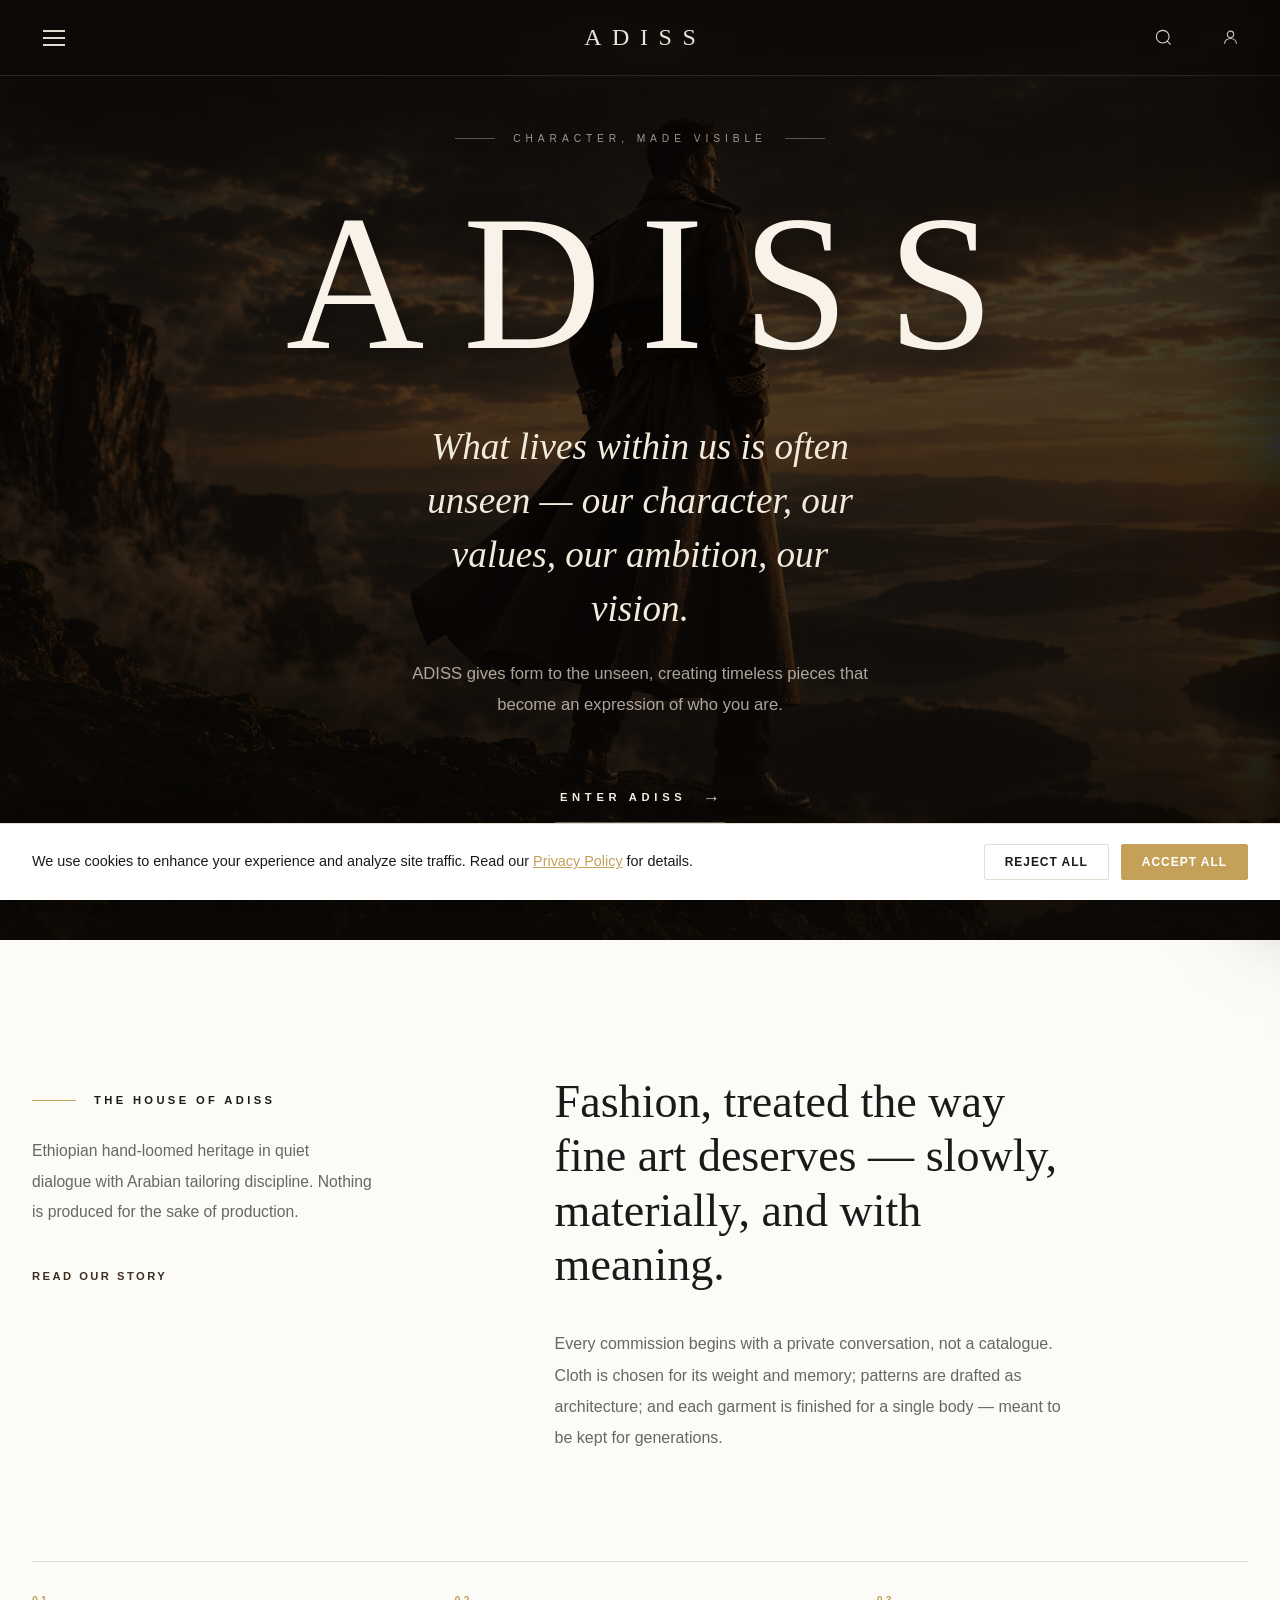
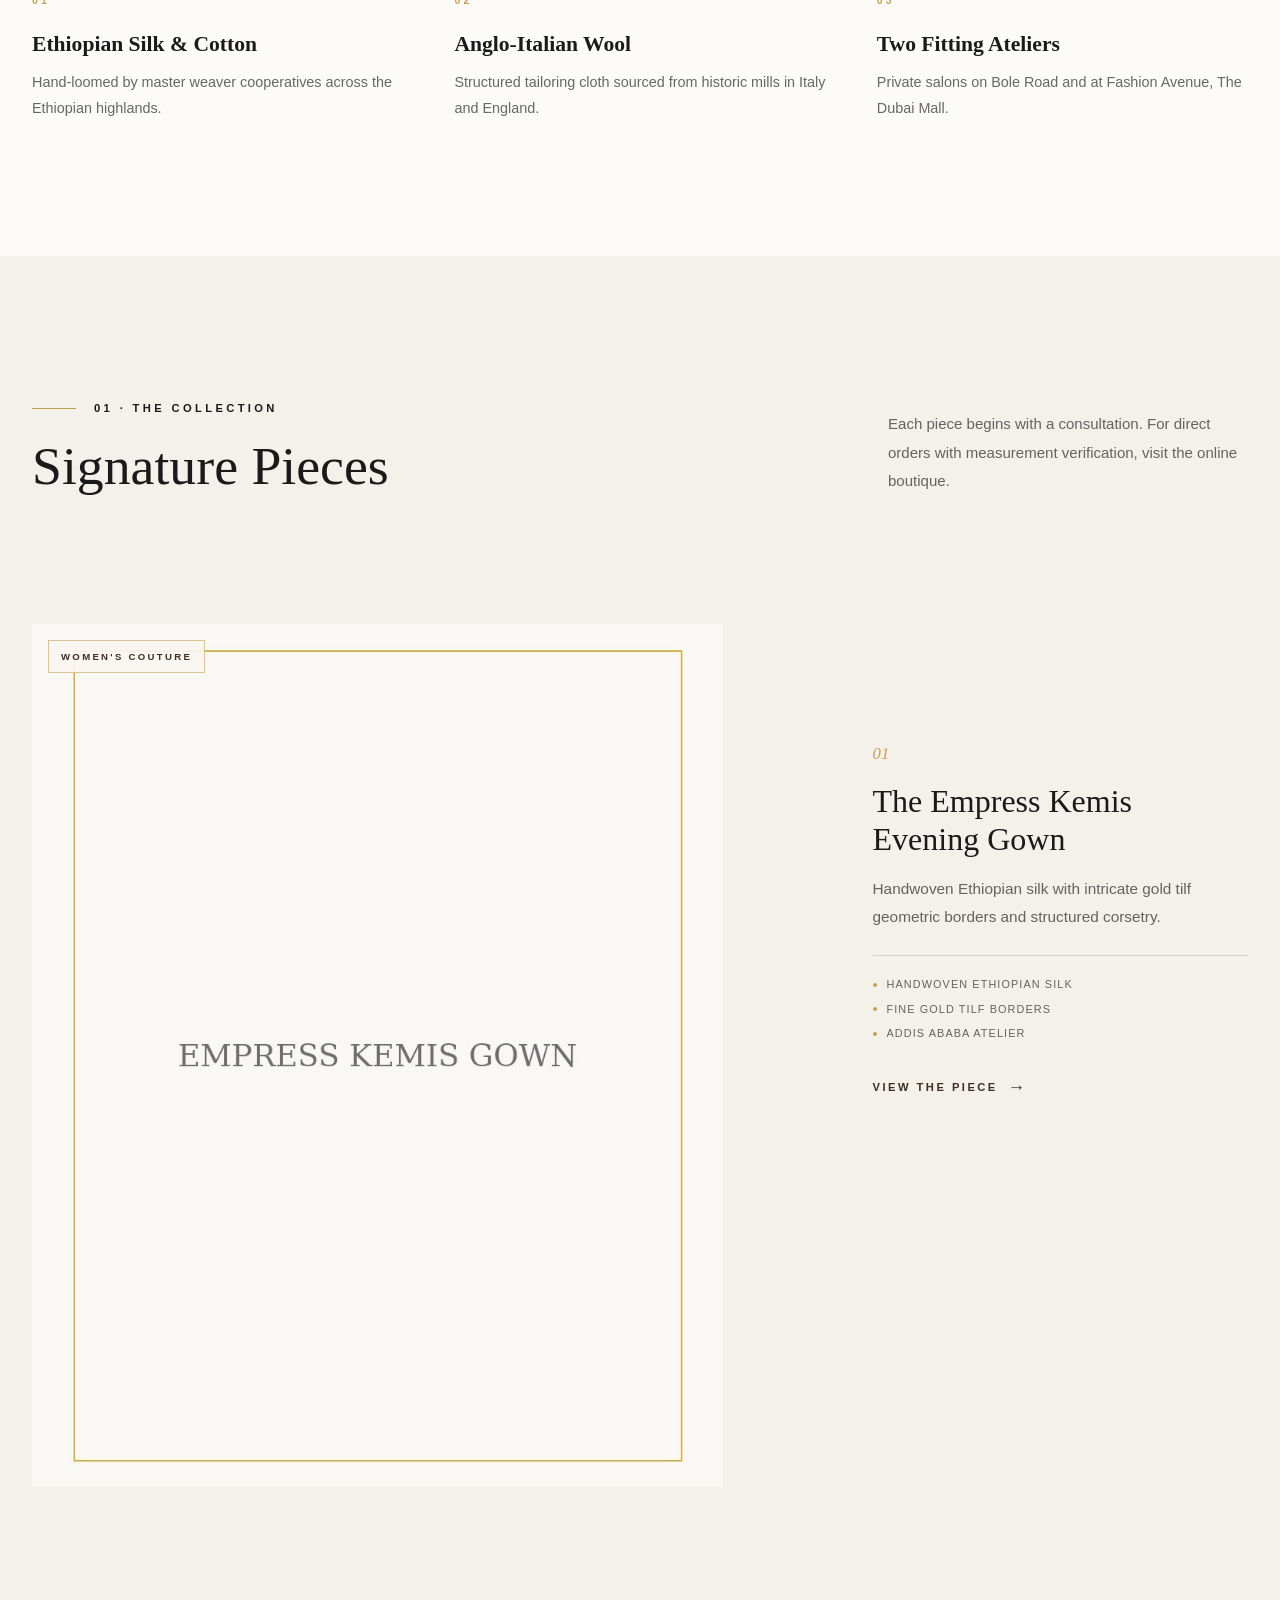
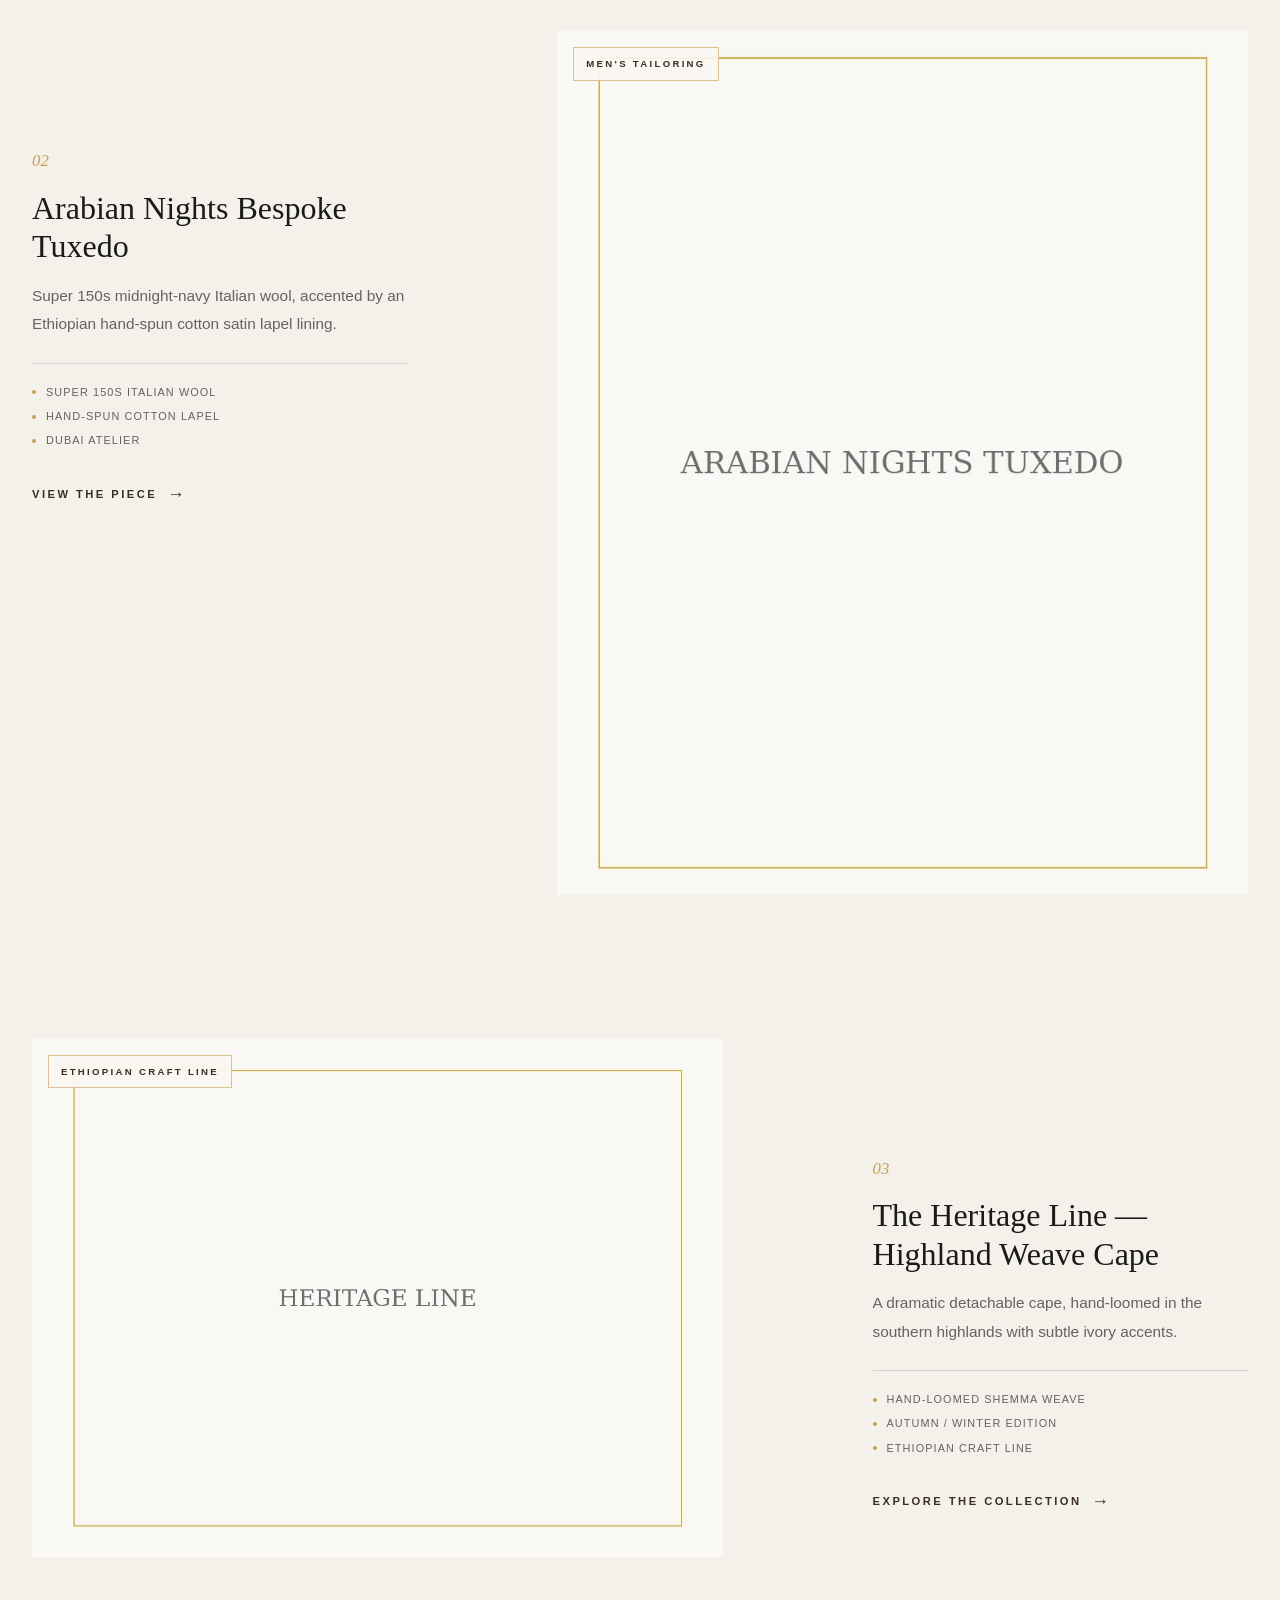
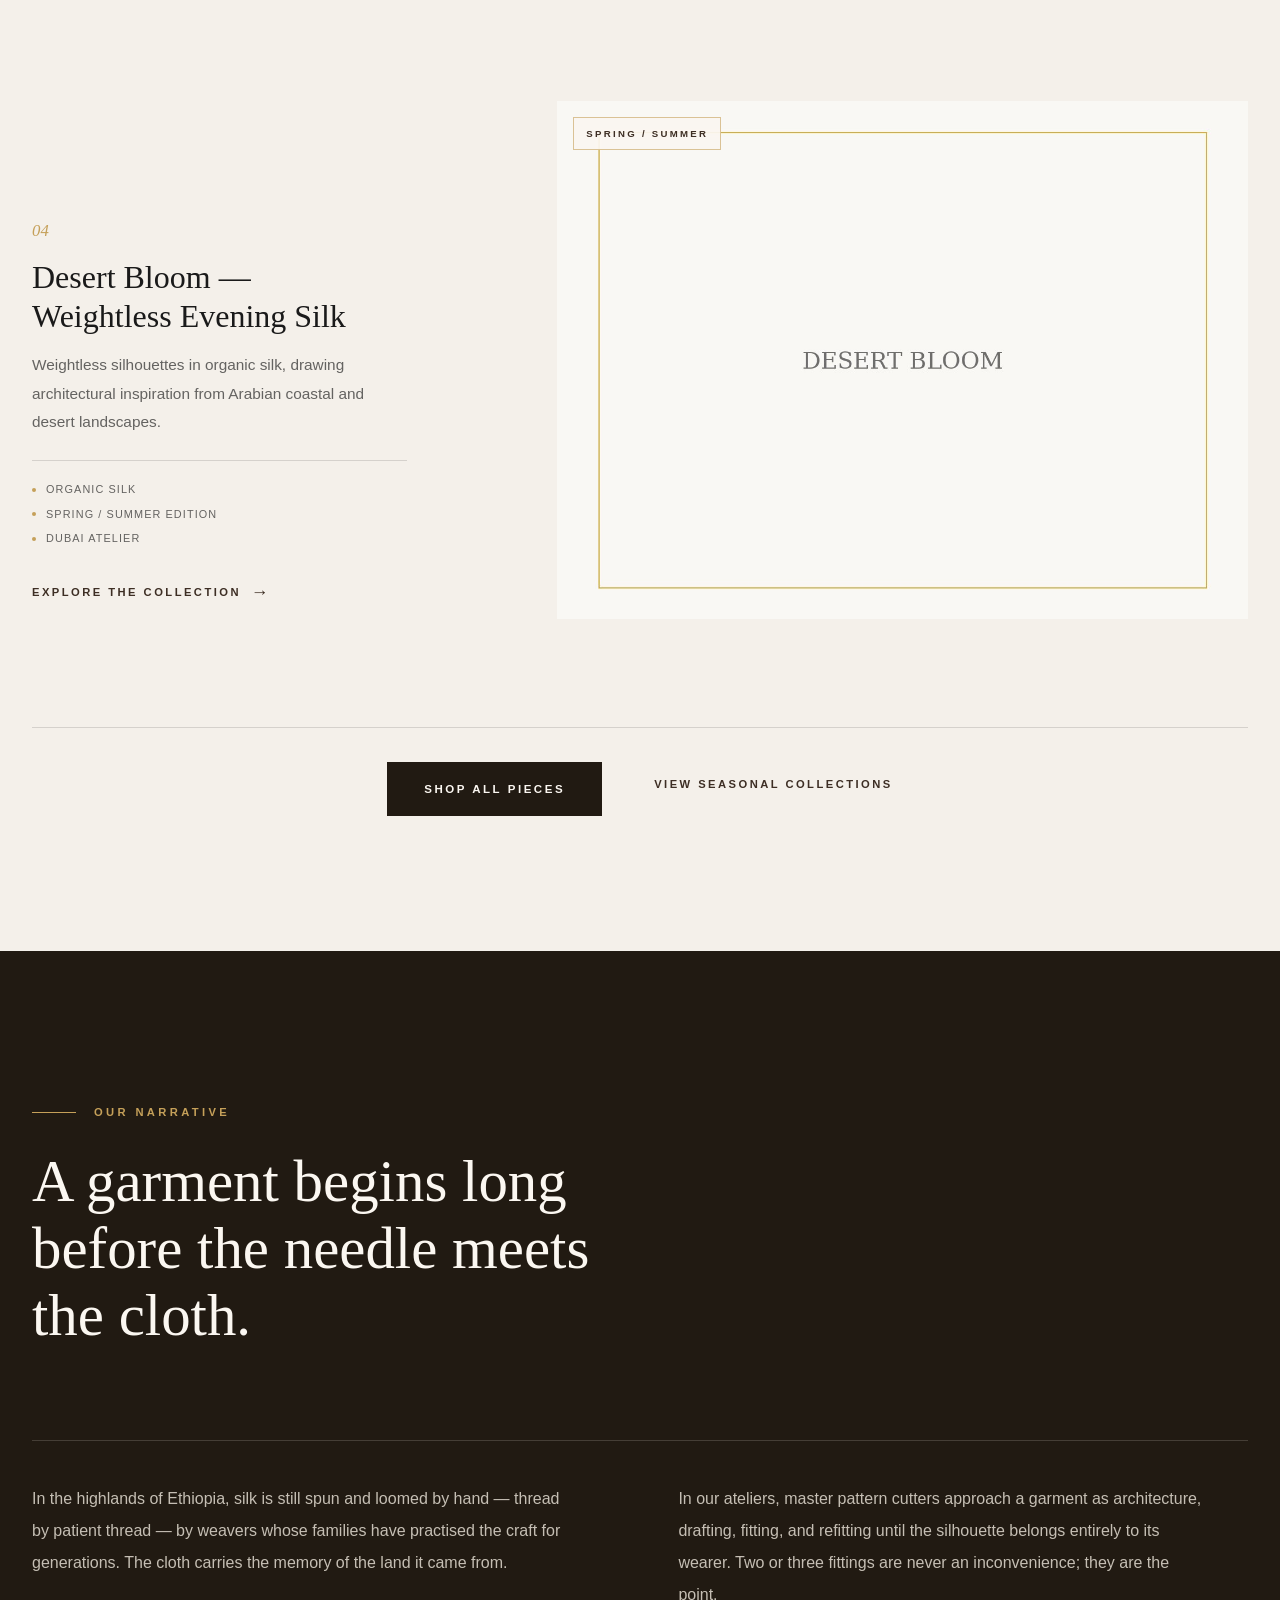
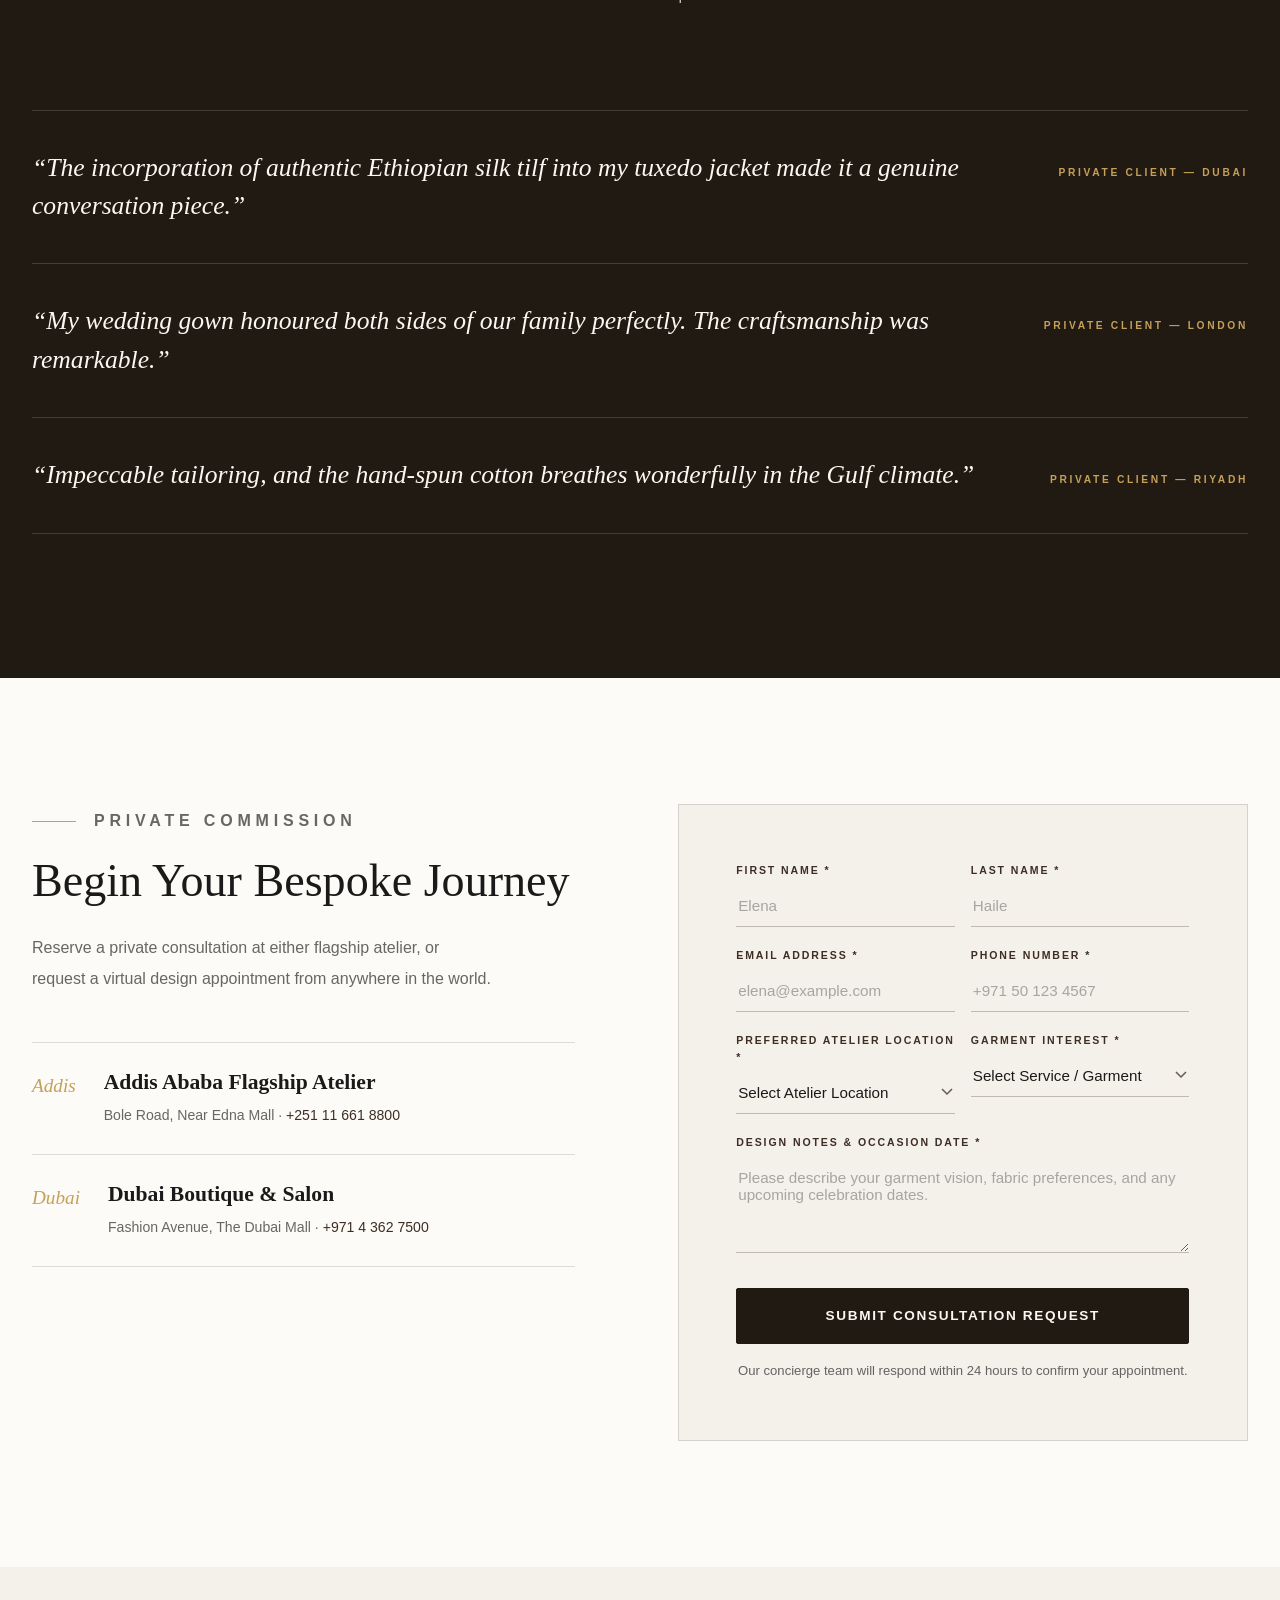
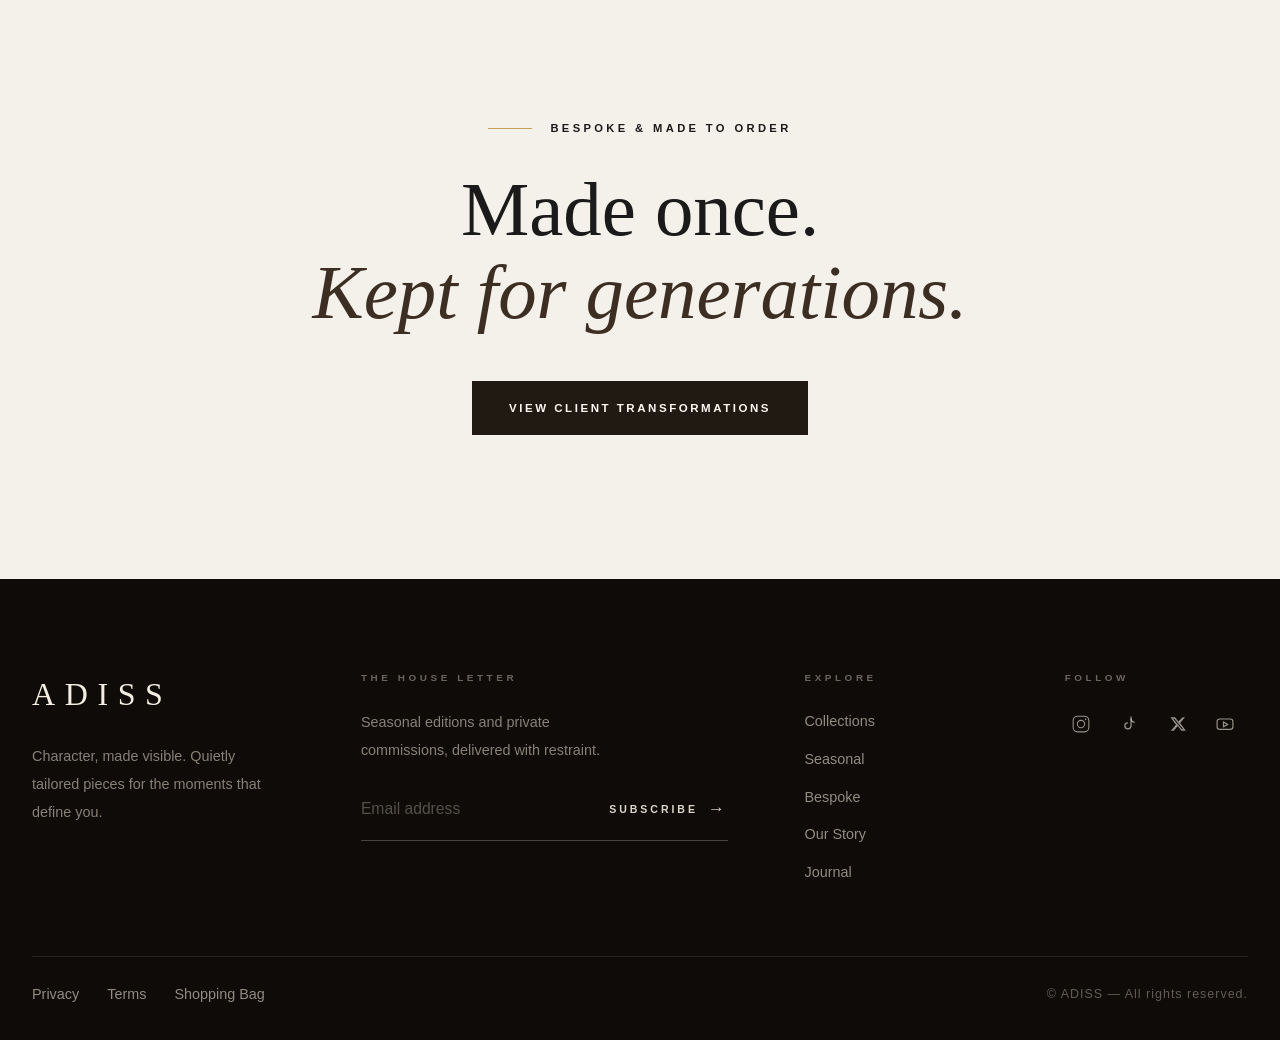
==== commit 6f1aadd0: "Replace homepage hero background with scroll-driven hero.mp4 video; update AGENTS.md docs" ====
--- a/index.html
+++ b/index.html
@@ -32,6 +32,8 @@
     <link href="https://fonts.googleapis.com/css2?family=Cormorant+Garamond:ital,wght@0,300;0,400;0,500;0,600;1,300;1,400;1,500&family=Playfair+Display:ital,wght@0,400;0,500;0,600;0,700;1,400&family=Inter:wght@300;400;500;600;700&display=swap" rel="stylesheet">
 
     <link rel="stylesheet" href="css/styles.css">
+
+    <noscript><style>.ab-preloader{display:none!important}body.ab-preloading{overflow:auto!important}</style></noscript>
 
     <script>
         window.dataLayer = window.dataLayer || [];
@@ -139,8 +141,14 @@
     }
     </script>
 </head>
-<body class="has-mobile-cta page-home">
+<body class="has-mobile-cta page-home ab-preloading">
     <a href="#main-content" class="skip-link">Skip to main content</a>
+
+    <!-- Brand Preloader (onyx + gold) -->
+    <div class="ab-preloader" id="preloader" aria-hidden="true">
+        <span class="ab-preloader__word">ADISS</span>
+        <span class="ab-preloader__bar"></span>
+    </div>
 
 <!-- Ultra-Minimal Navigation Header (ADISS) -->
     <header class="site-header ad-header" id="site-header">
@@ -249,7 +257,15 @@
         <!-- 01 · Cinematic Hero (ADISS) -->
         <section class="hm-hero hm-hero--adiss" aria-label="ADISS introduction">
             <div class="hm-hero__media" aria-hidden="true">
-                <img src="images/hero-trench-coat.jpg" alt="" class="hm-hero__img">
+                <video
+                    src="vids/hero.mp4"
+                    poster="images/hero-trench-coat.jpg"
+                    class="hm-hero__video"
+                    muted
+                    playsinline
+                    preload="metadata"
+                    aria-hidden="true"
+                ></video>
                 <span class="hm-hero__scrim"></span>
             </div>
             <div class="container hm-hero__body hm-hero__body--adiss">
@@ -594,4 +610,4 @@
 
     <script src="js/main.js"></script>
 </body>
-</html>+</html>
--- a/css/styles.css
+++ b/css/styles.css
@@ -2409,7 +2409,7 @@
     }
 
     .shop-layout {
-        grid-template-columns: 1fr;
+        grid-template-columns: minmax(0, 1fr);
     }
 
     .shop-sidebar {
@@ -2417,11 +2417,11 @@
     }
 
     .cart-page-layout {
-        grid-template-columns: 1fr;
+        grid-template-columns: minmax(0, 1fr);
     }
 
     .account-layout {
-        grid-template-columns: 1fr;
+        grid-template-columns: minmax(0, 1fr);
     }
 
     .product-grid {
@@ -2480,11 +2480,48 @@
     }
 
     .form__row {
-        grid-template-columns: 1fr;
+        grid-template-columns: minmax(0, 1fr);
     }
 
     .footer__grid {
-        grid-template-columns: 1fr;
+        grid-template-columns: minmax(0, 1fr);
+    }
+
+    .cart-page-layout > *,
+    .checkout-card > * {
+        min-width: 0;
+    }
+
+    .cart-page-layout .btn,
+    .checkout-card .btn,
+    .cart-table-wrap .btn {
+        white-space: normal;
+    }
+
+    .header-icon-btn {
+        min-width: 40px;
+        min-height: 40px;
+    }
+
+    .mobile-nav-close,
+    .cart-drawer-close {
+        min-width: 44px;
+        min-height: 44px;
+    }
+
+    .cart-qty-btn {
+        min-width: 40px;
+        min-height: 40px;
+        display: inline-flex;
+        align-items: center;
+        justify-content: center;
+    }
+
+    .cart-item-remove {
+        min-height: 40px;
+        display: inline-flex;
+        align-items: center;
+        padding: 6px 0;
     }
 
     .mobile-cta {
@@ -3428,6 +3465,14 @@
     animation: hm-hero-zoom 2.4s cubic-bezier(0.16, 1, 0.3, 1) both;
 }
 
+.hm-hero__media video {
+    width: 100%;
+    height: 100%;
+    object-fit: cover;
+    display: block;
+    background-color: #14100B;
+}
+
 @keyframes hm-hero-zoom {
     from {
         transform: scale(1.06);
@@ -4026,7 +4071,7 @@
 
 @media (max-width: 860px) {
     .hm-manifesto__grid {
-        grid-template-columns: 1fr;
+        grid-template-columns: minmax(0, 1fr);
         gap: 44px;
     }
 
@@ -4041,7 +4086,7 @@
 
     .hm-plate {
         display: grid;
-        grid-template-columns: 1fr;
+        grid-template-columns: minmax(0, 1fr);
         gap: 28px;
         row-gap: 34px;
     }
@@ -4067,17 +4112,17 @@
     }
 
     .hm-story__grid {
-        grid-template-columns: 1fr;
+        grid-template-columns: minmax(0, 1fr);
         gap: 28px;
     }
 
     .hm-quote {
-        grid-template-columns: 1fr;
+        grid-template-columns: minmax(0, 1fr);
         gap: 10px;
     }
 
     .hm-contact__grid {
-        grid-template-columns: 1fr;
+        grid-template-columns: minmax(0, 1fr);
         gap: 56px;
     }
 }
@@ -4247,7 +4292,8 @@
 }
 
 /* Global darkening filter: ~45–50% dim + slight desaturation for mood */
-.hm-hero--adiss .hm-hero__media img {
+.hm-hero--adiss .hm-hero__media img,
+.hm-hero--adiss .hm-hero__media video {
     filter: brightness(0.55) saturate(0.92) contrast(1.02);
 }
 
@@ -5388,3 +5434,461 @@
 .legal-page__list li {
     margin-bottom: 8px;
 }
+
+/* -----------------------------------------------------------------------
+   22. About Page — Editorial Redesign (`about.html`)
+   Luxury overlay tokens + components. Scoped to the .ab-* namespace so the
+   shared design system stays untouched.
+   ----------------------------------------------------------------------- */
+:root {
+    --adiss-onyx: #0a0a0a;
+    --adiss-light: #f5f5f5;
+    --adiss-gold: #d4af37;
+    --adiss-surface: #141414;
+    --adiss-glass: rgba(20, 20, 20, 0.55);
+    --adiss-ease: cubic-bezier(0.16, 1, 0.3, 1);
+}
+
+/* ---- Brand preloader (onyx + gold) ---- */
+.ab-preloader {
+    position: fixed;
+    inset: 0;
+    z-index: 9999;
+    display: flex;
+    flex-direction: column;
+    align-items: center;
+    justify-content: center;
+    gap: 24px;
+    background-color: var(--adiss-onyx);
+    opacity: 1;
+    visibility: visible;
+    transition: opacity 0.7s var(--adiss-ease), visibility 0.7s var(--adiss-ease);
+}
+
+.ab-preloader__word {
+    font-family: var(--font-heading);
+    font-size: clamp(2.1rem, 6vw, 3.4rem);
+    font-weight: 500;
+    letter-spacing: 0.42em;
+    text-indent: 0.42em;
+    white-space: nowrap;
+    color: var(--adiss-light);
+}
+
+.ab-preloader__bar {
+    position: relative;
+    width: min(220px, 46vw);
+    height: 1px;
+    overflow: hidden;
+    background-color: rgba(245, 245, 245, 0.14);
+}
+
+.ab-preloader__bar::after {
+    content: '';
+    position: absolute;
+    inset: 0;
+    background-color: var(--adiss-gold);
+    transform: translateX(-100%);
+    animation: ab-preload 1.25s var(--adiss-ease) infinite;
+}
+
+@keyframes ab-preload {
+    0% { transform: translateX(-100%); }
+    55%, 100% { transform: translateX(100%); }
+}
+
+.ab-preloader.is-done {
+    opacity: 0;
+    visibility: hidden;
+    pointer-events: none;
+}
+
+body.ab-preloading {
+    overflow: hidden;
+}
+
+/* ---- Editorial hero (text-only) ---- */
+.ab-hero {
+    position: relative;
+    display: flex;
+    align-items: center;
+    min-height: 78vh;
+    padding: clamp(120px, 18vh, 200px) 0 clamp(64px, 10vh, 110px);
+    background-color: var(--adiss-onyx);
+    color: var(--adiss-light);
+    overflow: hidden;
+    isolation: isolate;
+}
+
+.ab-hero::before {
+    content: '';
+    position: absolute;
+    inset: 0;
+    z-index: -1;
+    background:
+        radial-gradient(75% 65% at 12% 8%, rgba(212, 175, 55, 0.18), transparent 58%),
+        radial-gradient(60% 60% at 92% 96%, rgba(110, 80, 45, 0.2), transparent 62%);
+    pointer-events: none;
+}
+
+.ab-hero__inner {
+    position: relative;
+}
+
+.ab-hero__eyebrow {
+    display: inline-flex;
+    align-items: center;
+    gap: 14px;
+    margin: 0 0 22px;
+    font-family: var(--font-body);
+    font-size: 0.68rem;
+    font-weight: 600;
+    letter-spacing: 0.34em;
+    text-transform: uppercase;
+    color: var(--adiss-gold);
+}
+
+.ab-hero__rule {
+    display: inline-block;
+    width: 46px;
+    height: 1px;
+    background-color: var(--adiss-gold);
+}
+
+.ab-hero__title {
+    margin: 0 0 24px;
+    font-family: var(--font-heading);
+    font-size: clamp(2.8rem, 6.4vw, 5rem);
+    font-weight: 500;
+    line-height: 1.02;
+    letter-spacing: 0.01em;
+    color: var(--color-white);
+    text-shadow: 0 2px 40px rgba(0, 0, 0, 0.5);
+}
+
+.ab-hero__title em {
+    font-style: italic;
+    color: var(--adiss-gold);
+}
+
+.ab-hero__lede {
+    max-width: 60ch;
+    margin: 0 0 34px;
+    font-size: clamp(1rem, 1.35vw, 1.15rem);
+    font-weight: 300;
+    line-height: 1.85;
+    color: rgba(245, 245, 245, 0.82);
+}
+
+.ab-hero__actions {
+    display: flex;
+    flex-wrap: wrap;
+    gap: 14px;
+}
+
+/* ---- Creators & founders (glassmorphism on onyx) ---- */
+.ab-founders {
+    position: relative;
+    padding: clamp(72px, 11vh, 132px) 0;
+    background-color: var(--adiss-onyx);
+    color: var(--adiss-light);
+    overflow: hidden;
+}
+
+.ab-founders::before {
+    content: '';
+    position: absolute;
+    inset: 0;
+    background:
+        radial-gradient(60% 50% at 18% 12%, rgba(212, 175, 55, 0.14), transparent 60%),
+        radial-gradient(55% 55% at 88% 88%, rgba(110, 80, 45, 0.22), transparent 62%);
+    pointer-events: none;
+}
+
+.ab-founders .container {
+    position: relative;
+    z-index: 1;
+}
+
+.ab-founders__head {
+    max-width: 720px;
+    margin-bottom: clamp(40px, 6vh, 64px);
+}
+
+.ab-founders__eyebrow {
+    margin: 0 0 18px;
+    font-family: var(--font-body);
+    font-size: 0.68rem;
+    font-weight: 600;
+    letter-spacing: 0.34em;
+    text-transform: uppercase;
+    color: var(--adiss-gold);
+}
+
+.ab-founders__title {
+    margin: 0;
+    font-family: var(--font-heading);
+    font-size: clamp(2rem, 3.6vw, 3rem);
+    font-weight: 500;
+    line-height: 1.08;
+    color: var(--color-white);
+}
+
+.ab-founders__grid {
+    display: grid;
+    grid-template-columns: repeat(2, minmax(0, 1fr));
+    gap: clamp(24px, 3.2vw, 44px);
+}
+
+.creator-card {
+    position: relative;
+    display: flex;
+    flex-direction: column;
+    overflow: hidden;
+    background-color: var(--adiss-glass);
+    border: 1px solid rgba(212, 175, 55, 0.45);
+    border-radius: 4px;
+    -webkit-backdrop-filter: blur(12px);
+    backdrop-filter: blur(12px);
+    transition: transform 0.6s var(--adiss-ease), border-color 0.6s var(--adiss-ease),
+                box-shadow 0.6s var(--adiss-ease);
+    will-change: transform;
+}
+
+.creator-card:hover {
+    transform: scale(1.03);
+    border-color: var(--adiss-gold);
+    box-shadow: 0 30px 70px rgba(0, 0, 0, 0.55);
+}
+
+.creator-card:focus-within {
+    border-color: var(--adiss-gold);
+}
+
+.creator-card__frame {
+    position: relative;
+    aspect-ratio: 4 / 5;
+    overflow: hidden;
+    background-color: #0d0d0d;
+}
+
+.creator-card__img {
+    width: 100%;
+    height: 100%;
+    object-fit: cover;
+    object-position: center 22%;
+    filter: grayscale(0.25) contrast(1.04) brightness(0.82);
+    transition: transform 1.1s var(--adiss-ease), filter 0.8s var(--adiss-ease);
+}
+
+.creator-card:hover .creator-card__img {
+    transform: scale(1.06);
+    filter: grayscale(0) contrast(1.05) brightness(0.9);
+}
+
+.creator-card__body {
+    display: flex;
+    flex: 1;
+    flex-direction: column;
+    gap: 10px;
+    padding: clamp(22px, 2.6vw, 32px);
+}
+
+.creator-card__index {
+    font-family: var(--font-body);
+    font-size: 0.6rem;
+    font-weight: 600;
+    letter-spacing: 0.32em;
+    text-transform: uppercase;
+    color: var(--adiss-gold);
+}
+
+.creator-card__name {
+    margin: 0;
+    font-family: var(--font-heading);
+    font-size: clamp(1.4rem, 2vw, 1.8rem);
+    font-weight: 500;
+    letter-spacing: 0.02em;
+    color: var(--color-white);
+}
+
+.creator-card__name a {
+    color: inherit;
+    text-decoration: none;
+    transition: color 0.4s var(--adiss-ease);
+}
+
+.creator-card__name a:hover,
+.creator-card__name a:focus-visible {
+    color: var(--adiss-gold);
+}
+
+.creator-card__role {
+    margin: 0;
+    font-family: var(--font-body);
+    font-size: 0.72rem;
+    font-weight: 600;
+    letter-spacing: 0.16em;
+    text-transform: uppercase;
+    color: rgba(212, 175, 55, 0.9);
+}
+
+.creator-card__bio {
+    flex: 1 1 auto;
+    margin: 4px 0 0;
+    font-size: 0.92rem;
+    line-height: 1.8;
+    color: rgba(245, 245, 245, 0.68);
+}
+
+/* Portfolio CTA — uses the shared .btn system, aligned to the card */
+.creator-card__cta {
+    align-self: flex-start;
+    margin-top: 20px;
+}
+
+/* ---- Brand values (minimal) ---- */
+.ab-values {
+    padding: clamp(64px, 9vh, 104px) 0;
+    background-color: var(--color-cream);
+    border-top: 1px solid var(--color-gray-light);
+}
+
+.ab-values__head {
+    display: flex;
+    flex-wrap: wrap;
+    align-items: baseline;
+    justify-content: space-between;
+    gap: 16px;
+    margin-bottom: clamp(36px, 5vh, 56px);
+}
+
+.ab-values__title {
+    margin: 0;
+    font-family: var(--font-heading);
+    font-size: clamp(1.6rem, 2.6vw, 2.2rem);
+    font-weight: 500;
+    color: var(--color-brown-dark);
+}
+
+.ab-values__journal {
+    display: inline-flex;
+    align-items: center;
+    gap: 8px;
+    padding-bottom: 5px;
+    font-family: var(--font-body);
+    font-size: 0.7rem;
+    font-weight: 600;
+    letter-spacing: 0.2em;
+    text-transform: uppercase;
+    color: var(--color-brown);
+    border-bottom: 1px solid transparent;
+    transition: color var(--transition-fast), border-color var(--transition-fast), gap var(--transition-fast);
+}
+
+.ab-values__journal:hover,
+.ab-values__journal:focus-visible {
+    gap: 12px;
+    color: var(--color-gold);
+    border-bottom-color: var(--color-gold);
+}
+
+.ab-values__grid {
+    display: grid;
+    grid-template-columns: repeat(3, minmax(0, 1fr));
+    gap: clamp(28px, 4vw, 56px);
+}
+
+.ab-value {
+    padding-top: 22px;
+    border-top: 1px solid var(--color-gray-light);
+}
+
+.ab-value__index {
+    display: block;
+    margin-bottom: 12px;
+    font-family: var(--font-heading);
+    font-size: 1.5rem;
+    color: var(--color-gold);
+}
+
+.ab-value__title {
+    margin-bottom: 10px;
+    font-family: var(--font-heading);
+    font-size: 1.25rem;
+    color: var(--color-brown-dark);
+}
+
+.ab-value__text {
+    margin: 0;
+    font-size: 0.92rem;
+    line-height: 1.8;
+    color: var(--color-gray);
+}
+
+/* ---- Responsive ---- */
+@media (max-width: 980px) {
+    .ab-founders__grid {
+        grid-template-columns: 1fr;
+        max-width: 560px;
+        margin: 0 auto;
+    }
+
+    .ab-values__grid {
+        grid-template-columns: 1fr;
+        gap: 0;
+    }
+
+    .ab-value {
+        padding-top: 20px;
+    }
+}
+
+@media (max-width: 640px) {
+    .ab-hero {
+        min-height: 72vh;
+    }
+
+    .ab-hero__actions {
+        flex-direction: column;
+        align-items: stretch;
+    }
+
+    .ab-hero__actions .btn {
+        width: 100%;
+    }
+
+    .ab-values__head {
+        flex-direction: column;
+        align-items: flex-start;
+    }
+
+    .ab-preloader__word {
+        letter-spacing: 0.3em;
+        text-indent: 0.3em;
+    }
+
+    .creator-card:hover {
+        transform: none;
+    }
+}
+
+@media (prefers-reduced-motion: reduce) {
+    .ab-value,
+    .creator-card,
+    .creator-card__img,
+    .creator-card__cta,
+    .ab-preloader {
+        transition: none !important;
+    }
+
+    .ab-preloader__bar::after {
+        animation: none !important;
+        transform: none;
+    }
+
+    .creator-card:hover,
+    .creator-card:hover .creator-card__img {
+        transform: none;
+    }
+}
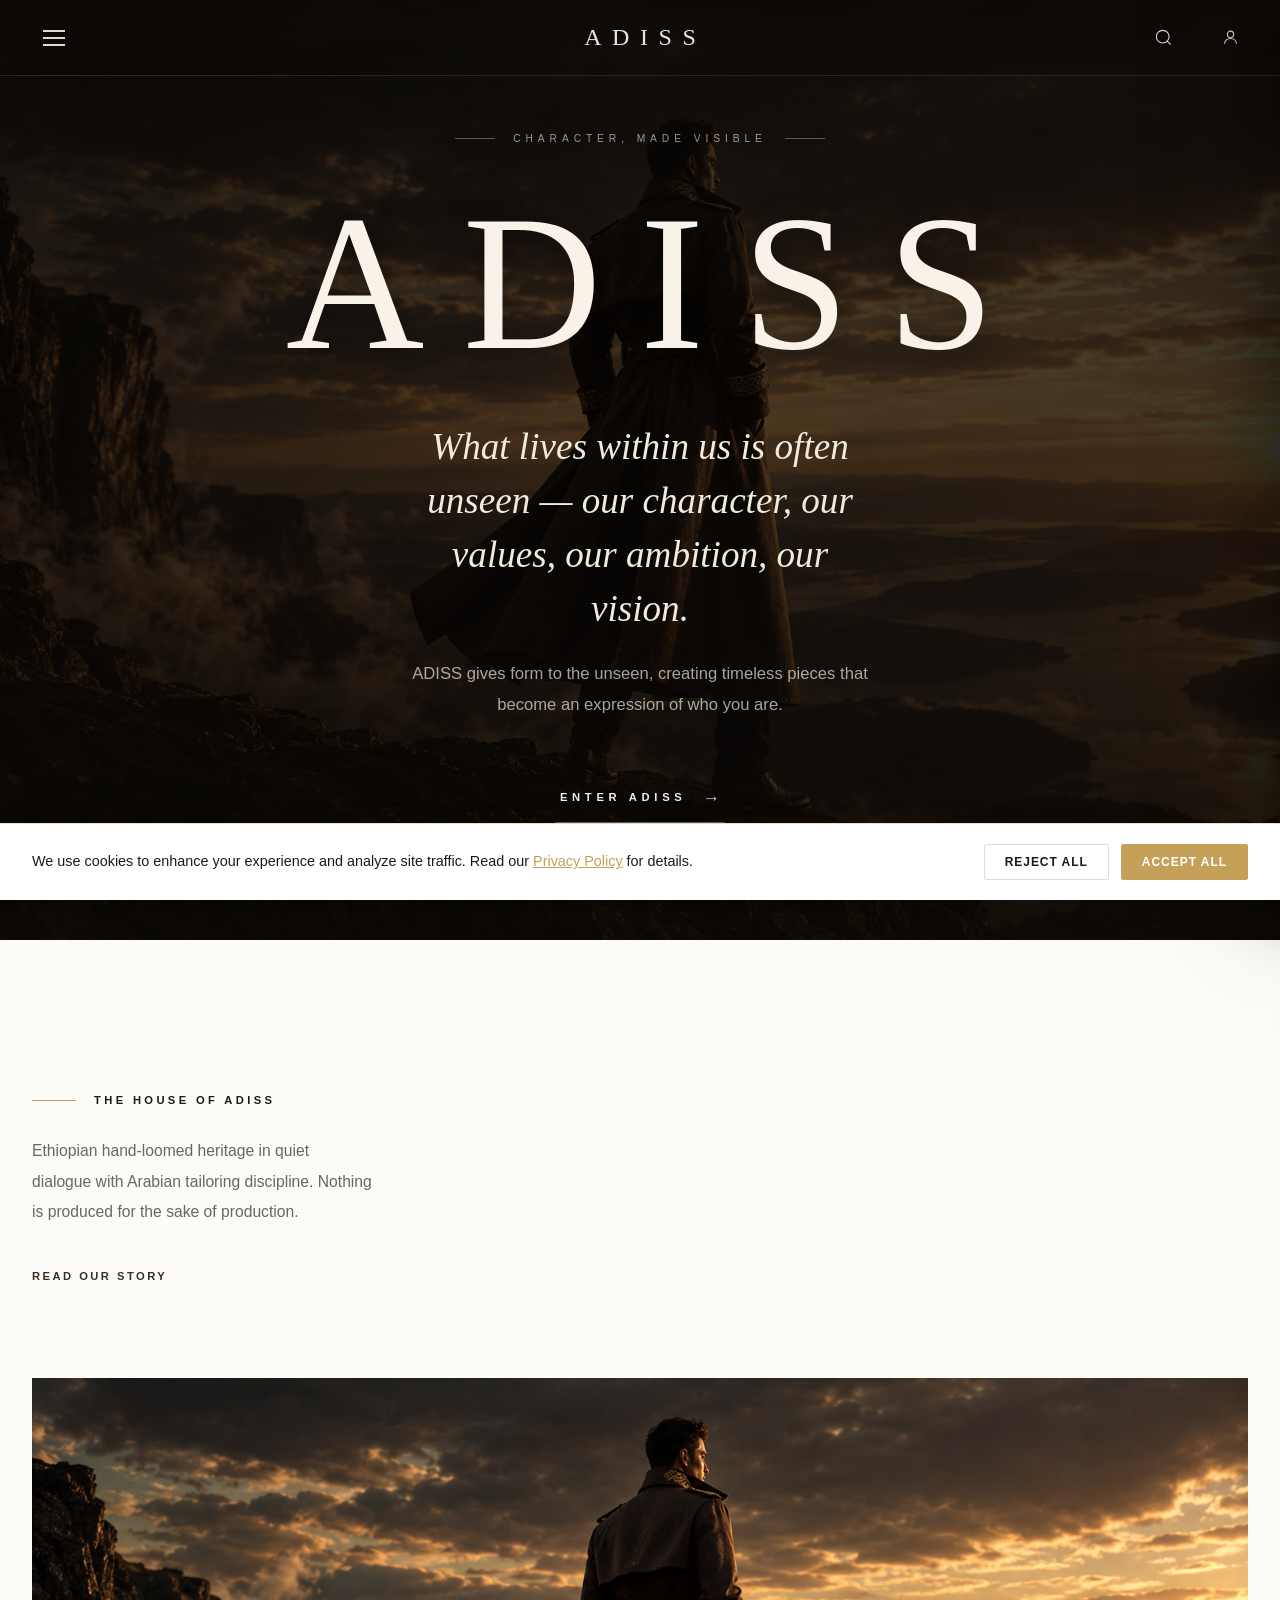
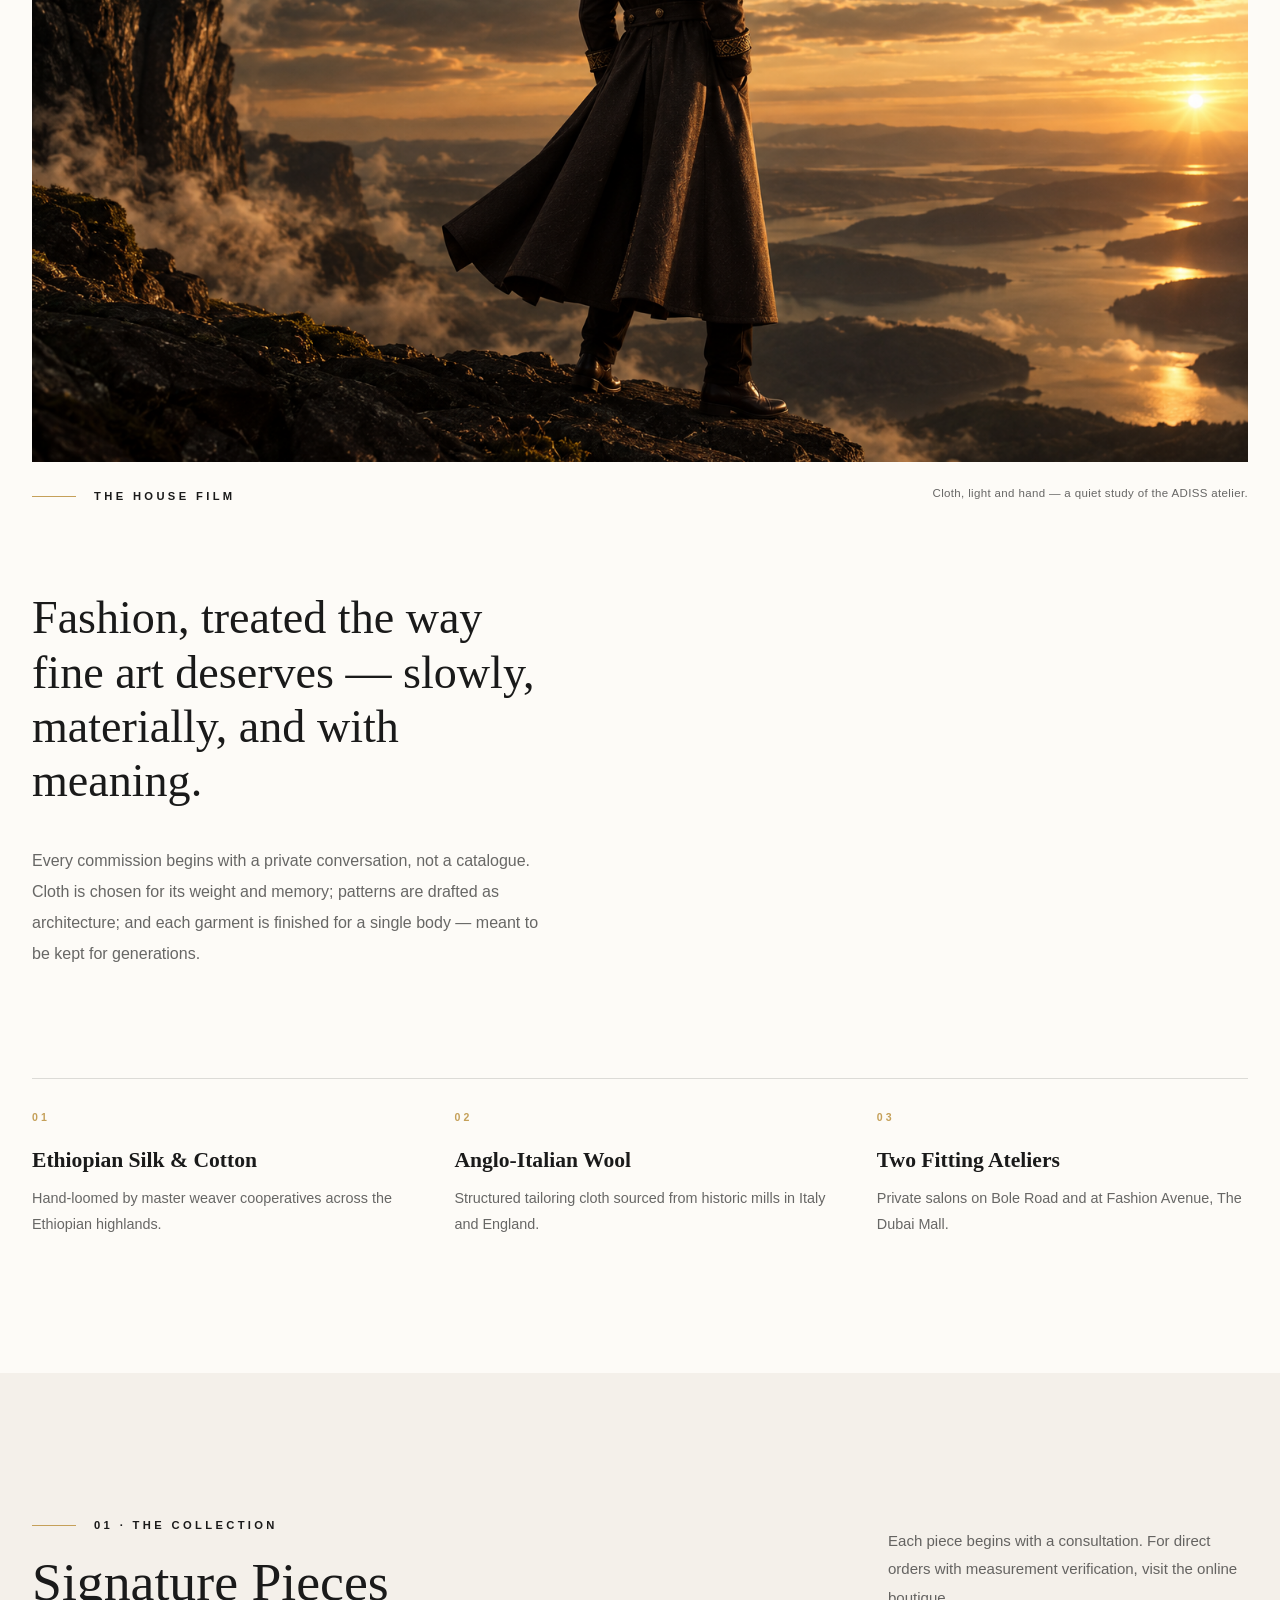
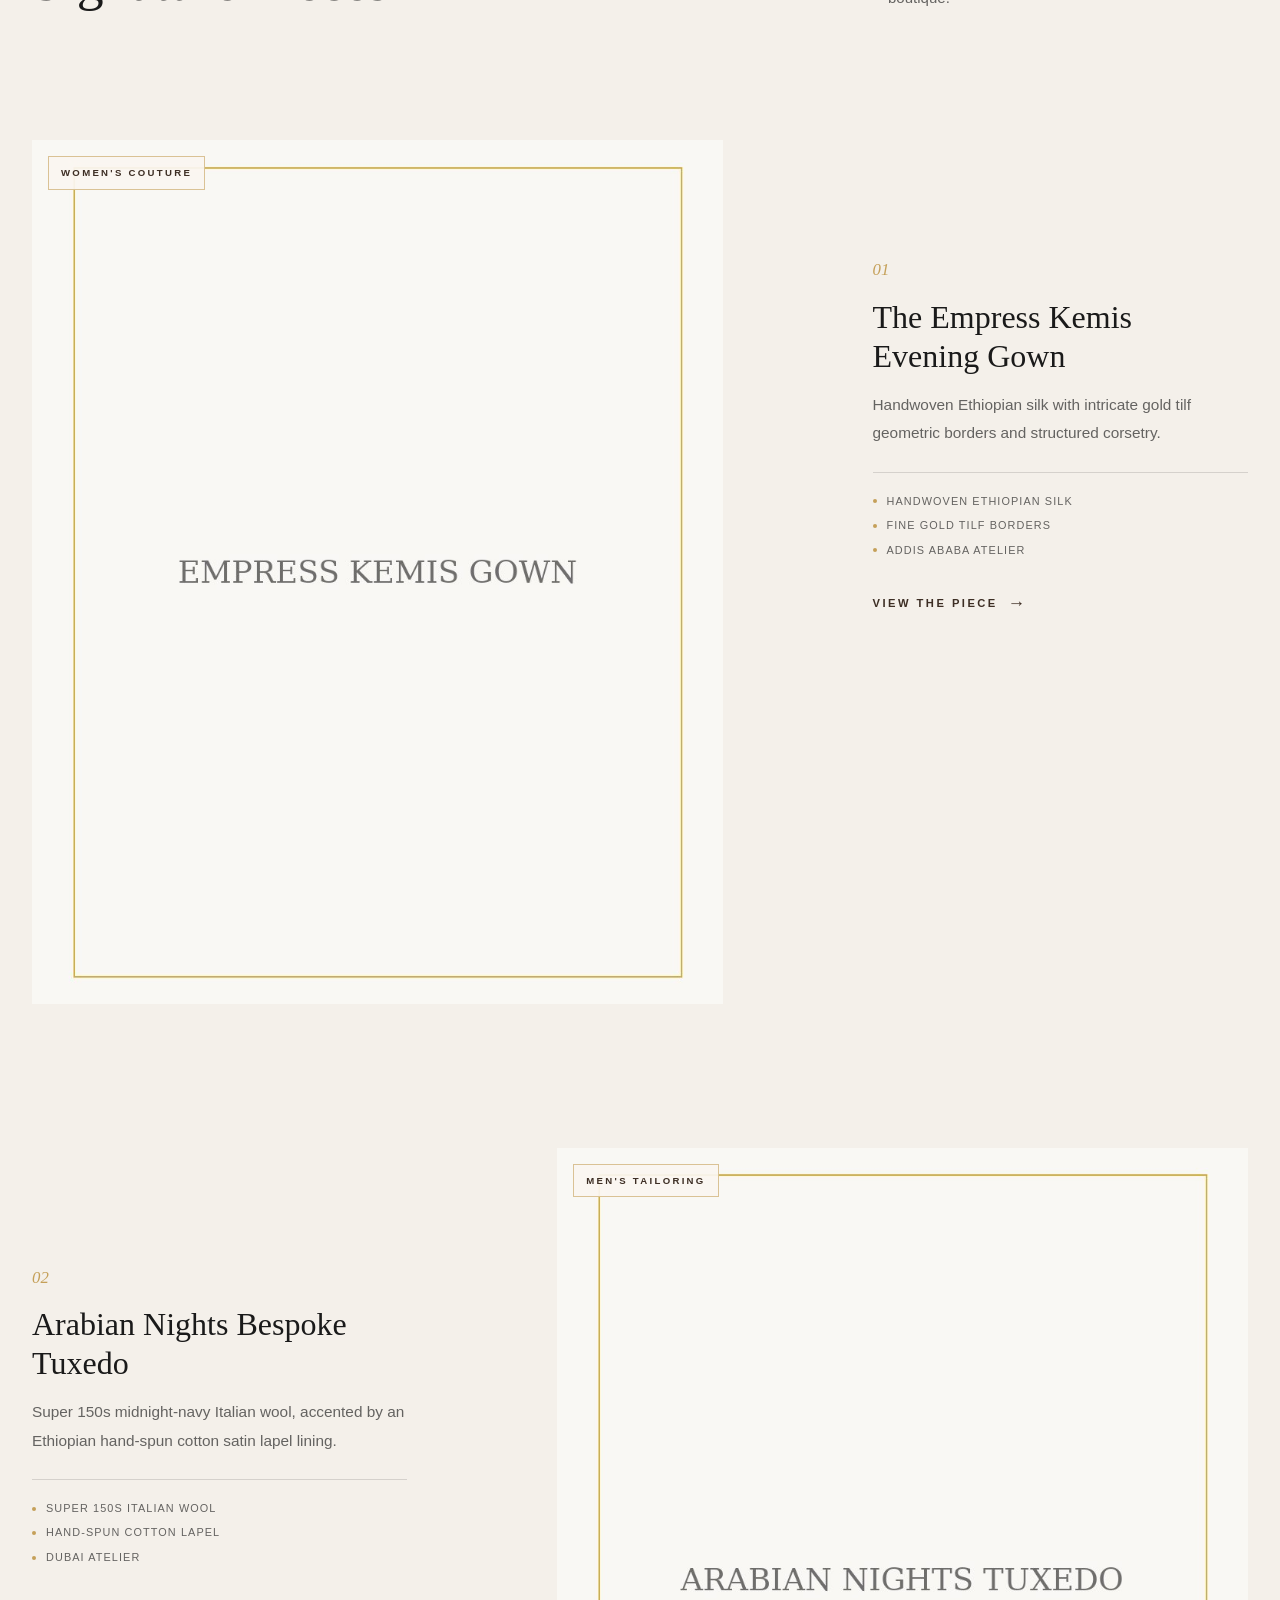
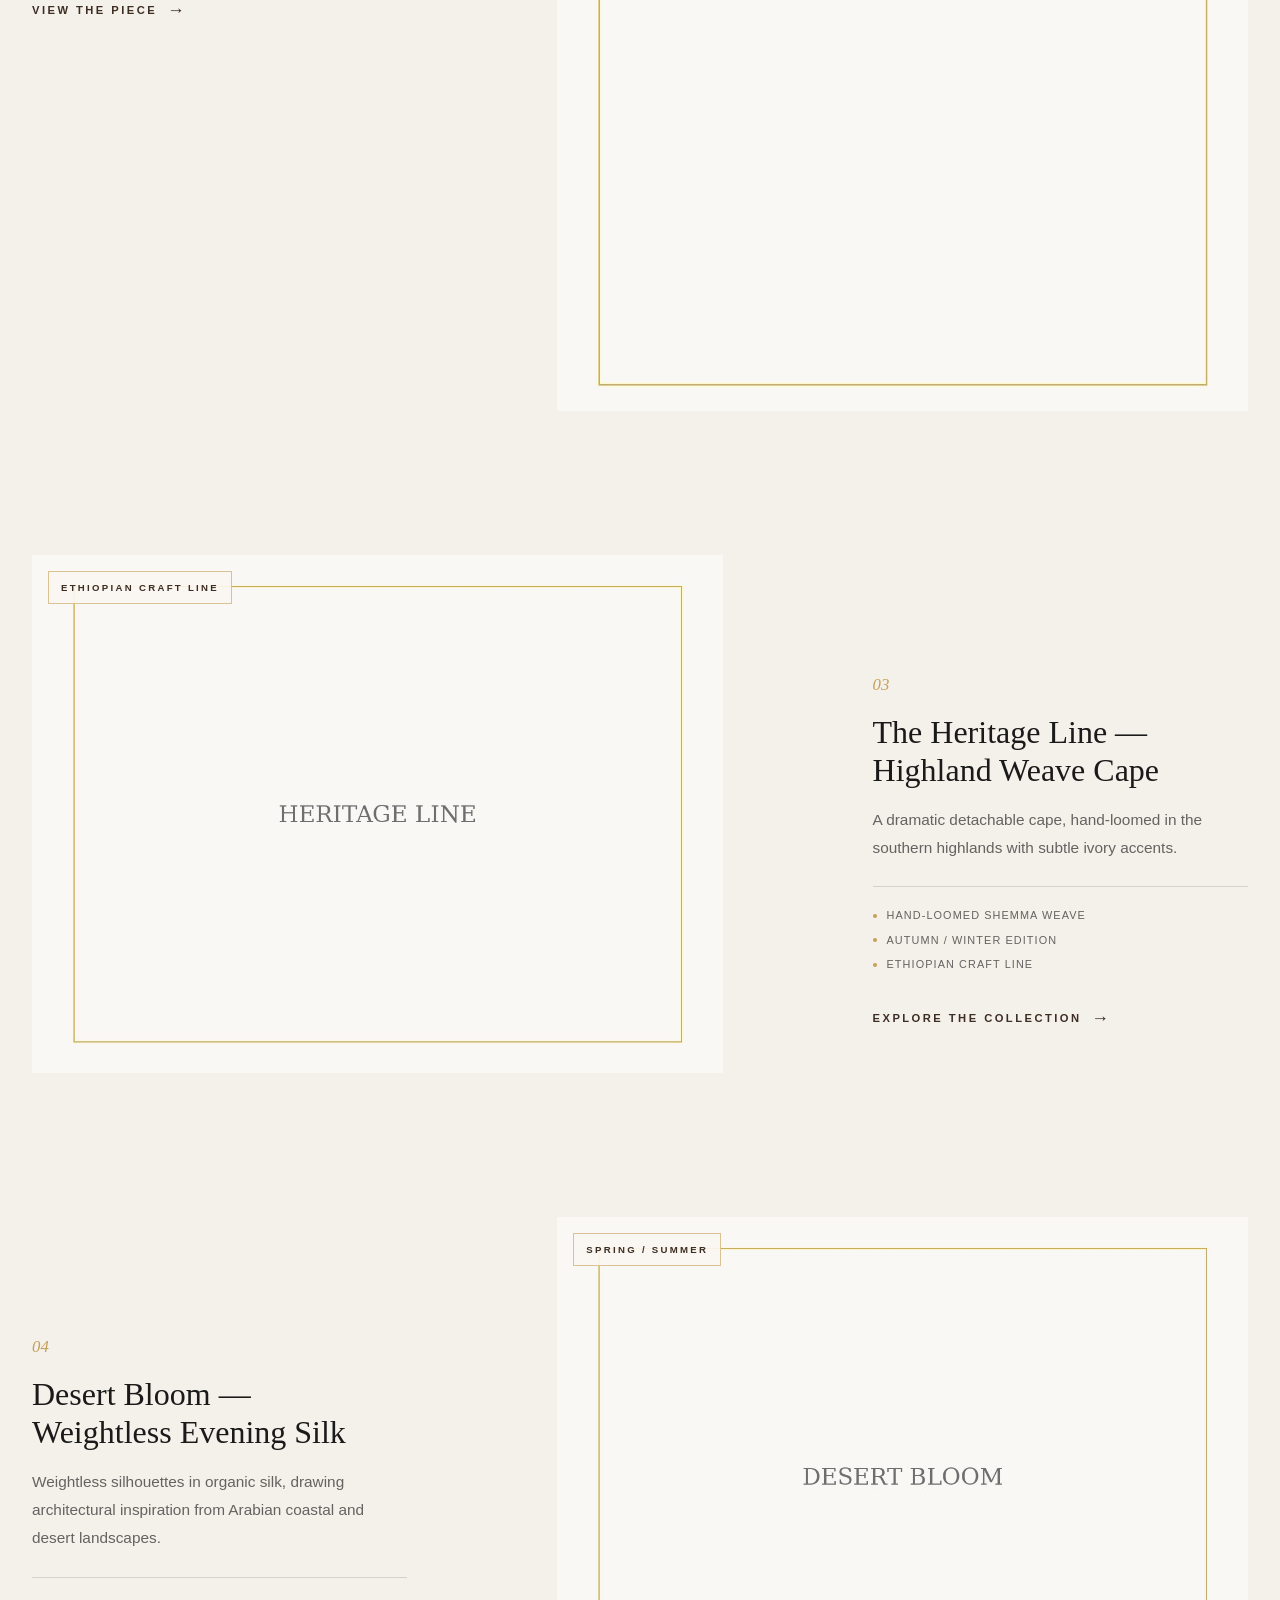
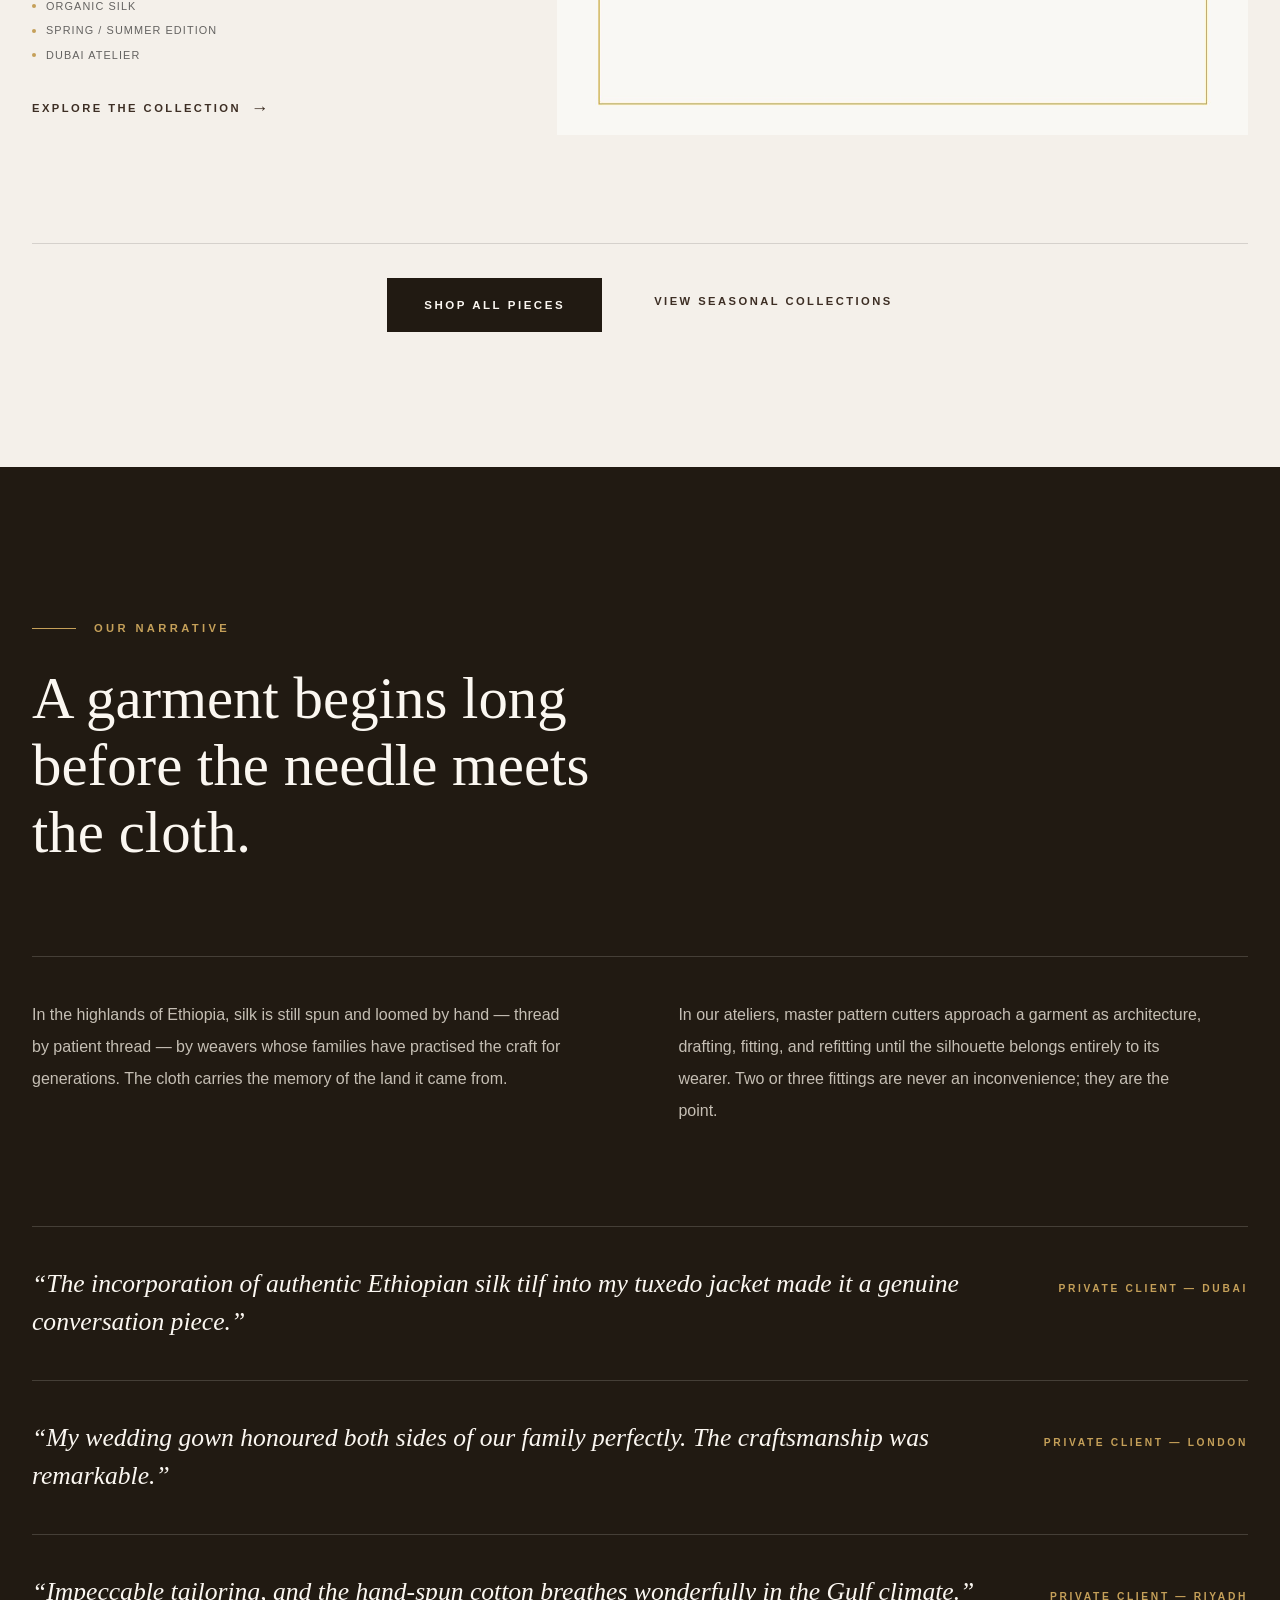
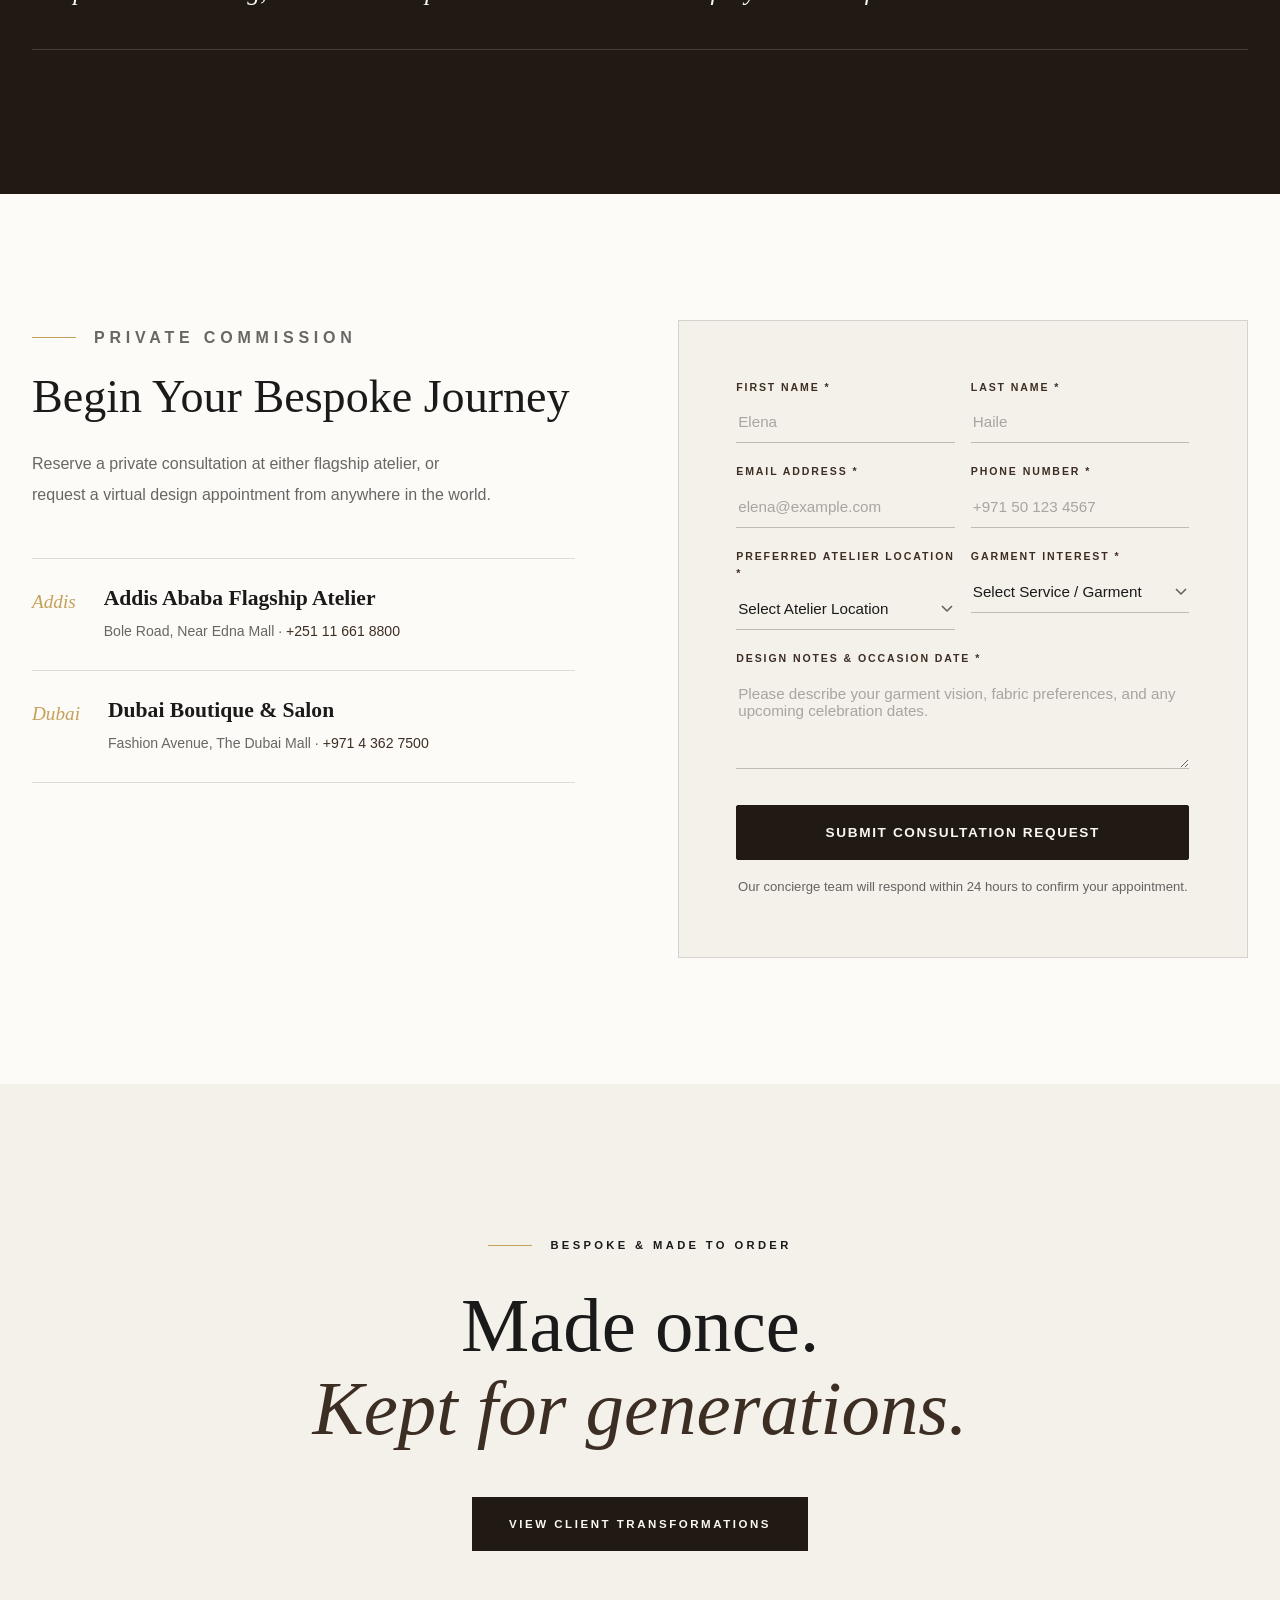
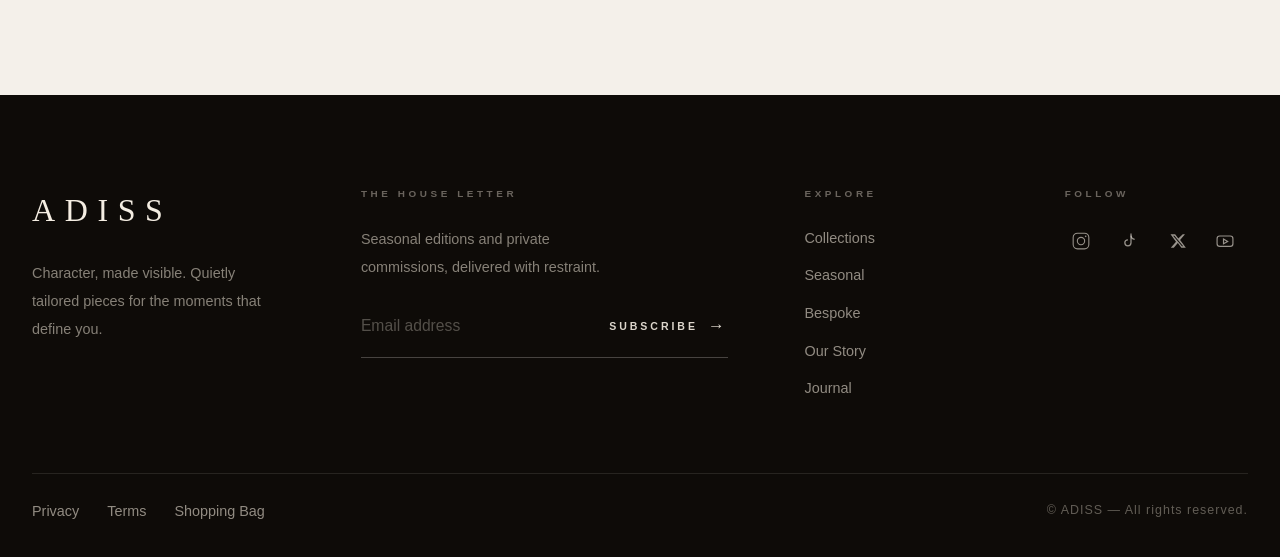
==== commit 893c29e5: "Add files via upload" ====
--- a/index.html
+++ b/index.html
@@ -286,6 +286,28 @@
                         <p class="hm-manifesto__note">Ethiopian hand-loomed heritage in quiet dialogue with Arabian tailoring discipline. Nothing is produced for the sake of production.</p>
                         <a href="about.html" class="hm-link hm-link--ink">Read Our Story</a>
                     </div>
+
+                    <!-- House film — cinematic brand film set between the statement and the thesis -->
+                    <figure class="hm-film">
+                        <div class="hm-film__media">
+                            <video
+                                class="hm-film__video"
+                                src="vids/hero.mp4"
+                                poster="images/hero-trench-coat.jpg"
+                                muted
+                                loop
+                                playsinline
+                                preload="metadata"
+                                aria-hidden="true"
+                                tabindex="-1"
+                            ></video>
+                        </div>
+                        <figcaption class="hm-film__caption">
+                            <span class="hm-kicker hm-kicker--ink"><span class="hm-kicker__rule" aria-hidden="true"></span>The House Film</span>
+                            <span class="hm-film__note">Cloth, light and hand &mdash; a quiet study of the ADISS atelier.</span>
+                        </figcaption>
+                    </figure>
+
                     <div class="hm-manifesto__main">
                         <h2 id="hm-manifesto-title" class="hm-display">Fashion, treated the way fine art deserves — slowly, materially, and with meaning.</h2>
                         <p class="hm-manifesto__text">Every commission begins with a private conversation, not a catalogue. Cloth is chosen for its weight and memory; patterns are drafted as architecture; and each garment is finished for a single body — meant to be kept for generations.</p>
--- a/css/styles.css
+++ b/css/styles.css
@@ -9,13 +9,14 @@
 :root {
     /* Brand Colors */
     --color-white: #FFFFFF;
-    --color-cream: #FAF8F5;
+    --color-ivory: #FDFBF7;            /* Warm Ivory — ADISS base */
+    --color-cream: #F7F4EE;
     --color-brown-dark: #2B1E1A;       /* Rich Earth Brown */
     --color-brown: #4A352F;            /* Medium Earth Brown */
     --color-brown-light: #6E534B;      /* Light Earth Brown */
-    --color-gold: #D4AF37;             /* Golden Yellow */
-    --color-gold-light: #E5C158;       /* Gold Hover Highlight */
-    --color-gold-pale: #FBF6E9;        /* Subtle Gold Tint */
+    --color-gold: #C5A059;             /* Restrained Antique Gold */
+    --color-gold-light: #D8B877;       /* Gold Hover Highlight */
+    --color-gold-pale: #F7F0E2;        /* Subtle Gold Tint */
     --color-charcoal: #2C2C2C;         /* Primary Body Typography */
     --color-gray: #6E6E6E;             /* Secondary Text */
     --color-gray-light: #E5E5E5;       /* Structural Borders */
@@ -23,13 +24,28 @@
     --color-error: #B71C1C;
     --color-success: #2E7D32;
 
+    /* ADISS canonical tokens — the single source of truth for the House.
+       Every scoped palette (--hm-*, --pa-*) maps back to these values so the
+       homepage, Private Client salon and interior pages share one identity. */
+    --ad-ivory: #FDFBF7;
+    --ad-cream: #F4F0EA;
+    --ad-ink: #1A1A1A;
+    --ad-ink-soft: rgba(26, 26, 26, 0.66);
+    --ad-coal: #211A12;
+    --ad-brown: #3D2E24;
+    --ad-gold: #C5A059;
+    --ad-gold-bright: #D8B877;
+    --ad-line: rgba(26, 26, 26, 0.14);
+    --ad-serif: 'Cormorant Garamond', 'Playfair Display', Georgia, 'Times New Roman', serif;
+    --ad-sans: 'Inter', -apple-system, BlinkMacSystemFont, 'Segoe UI', Roboto, sans-serif;
+
     /* Typography */
-    --font-heading: 'Playfair Display', Georgia, 'Times New Roman', serif;
-    --font-body: 'Inter', -apple-system, BlinkMacSystemFont, 'Segoe UI', Roboto, sans-serif;
+    --font-heading: var(--ad-serif);
+    --font-body: var(--ad-sans);
 
     /* Spacing & Layout */
-    --section-padding: 80px;
-    --section-padding-mobile: 48px;
+    --section-padding: 96px;
+    --section-padding-mobile: 56px;
     --container-max: 1360px;
     --container-padding: 32px;
     --container-padding-mobile: 20px;
@@ -3281,17 +3297,17 @@
    by any selector in this block (all classes are prefixed `hm-`).
    ======================================================================== */
 :root {
-    --hm-ivory: #FDFBF7;
-    --hm-cream: #F4F0EA;
-    --hm-ink: #1A1A1A;
-    --hm-ink-soft: rgba(26, 26, 26, 0.66);
-    --hm-brown: #3D2E24;
-    --hm-coal: #211A12;
-    --hm-gold: #C5A059;
-    --hm-line: rgba(26, 26, 26, 0.14);
-    --hm-line-ivory: rgba(251, 247, 241, 0.16);
-    --hm-serif: 'Cormorant Garamond', 'Playfair Display', Georgia, 'Times New Roman', serif;
-    --hm-sans: 'Inter', -apple-system, BlinkMacSystemFont, 'Segoe UI', Roboto, sans-serif;
+    --hm-ivory: var(--ad-ivory);
+    --hm-cream: var(--ad-cream);
+    --hm-ink: var(--ad-ink);
+    --hm-ink-soft: var(--ad-ink-soft);
+    --hm-brown: var(--ad-brown);
+    --hm-coal: var(--ad-coal);
+    --hm-gold: var(--ad-gold);
+    --hm-line: var(--ad-line);
+    --hm-line-ivory: rgba(253, 251, 247, 0.16);
+    --hm-serif: var(--ad-serif);
+    --hm-sans: var(--ad-sans);
 }
 
 .homepage {
@@ -3565,10 +3581,70 @@
 }
 
 .hm-manifesto__grid {
-    display: grid;
-    grid-template-columns: minmax(0, 1fr) minmax(0, 1.65fr);
-    gap: clamp(48px, 8vw, 140px);
-    align-items: start;
+    display: block;
+}
+
+/* ---------- House film — cinematic brand film ---------- */
+.hm-film {
+    margin: clamp(56px, 9.5vh, 116px) 0;
+}
+
+.hm-film__media {
+    position: relative;
+    width: 100%;
+    aspect-ratio: 16 / 9;
+    overflow: hidden;
+    background-color: var(--hm-coal);
+}
+
+.hm-film__video,
+.hm-film__media img {
+    display: block;
+    width: 100%;
+    height: 100%;
+    object-fit: cover;
+}
+
+.hm-film__caption {
+    display: flex;
+    align-items: baseline;
+    justify-content: space-between;
+    flex-wrap: wrap;
+    gap: 12px 32px;
+    margin-top: 22px;
+}
+
+.hm-film__note {
+    font-family: var(--hm-sans);
+    font-size: 0.72rem;
+    font-weight: 400;
+    letter-spacing: 0.03em;
+    color: var(--hm-ink-soft);
+    text-align: right;
+}
+
+@media (max-width: 600px) {
+    .hm-film__caption {
+        flex-direction: column;
+        gap: 12px;
+    }
+
+    .hm-film__note {
+        text-align: left;
+    }
+}
+
+@media (prefers-reduced-motion: reduce) {
+    .hm-film__video {
+        display: none;
+    }
+
+    .hm-film__media::after {
+        content: '';
+        position: absolute;
+        inset: 0;
+        background: url('../images/hero-trench-coat.jpg') center / cover no-repeat;
+    }
 }
 
 .hm-manifesto__side {
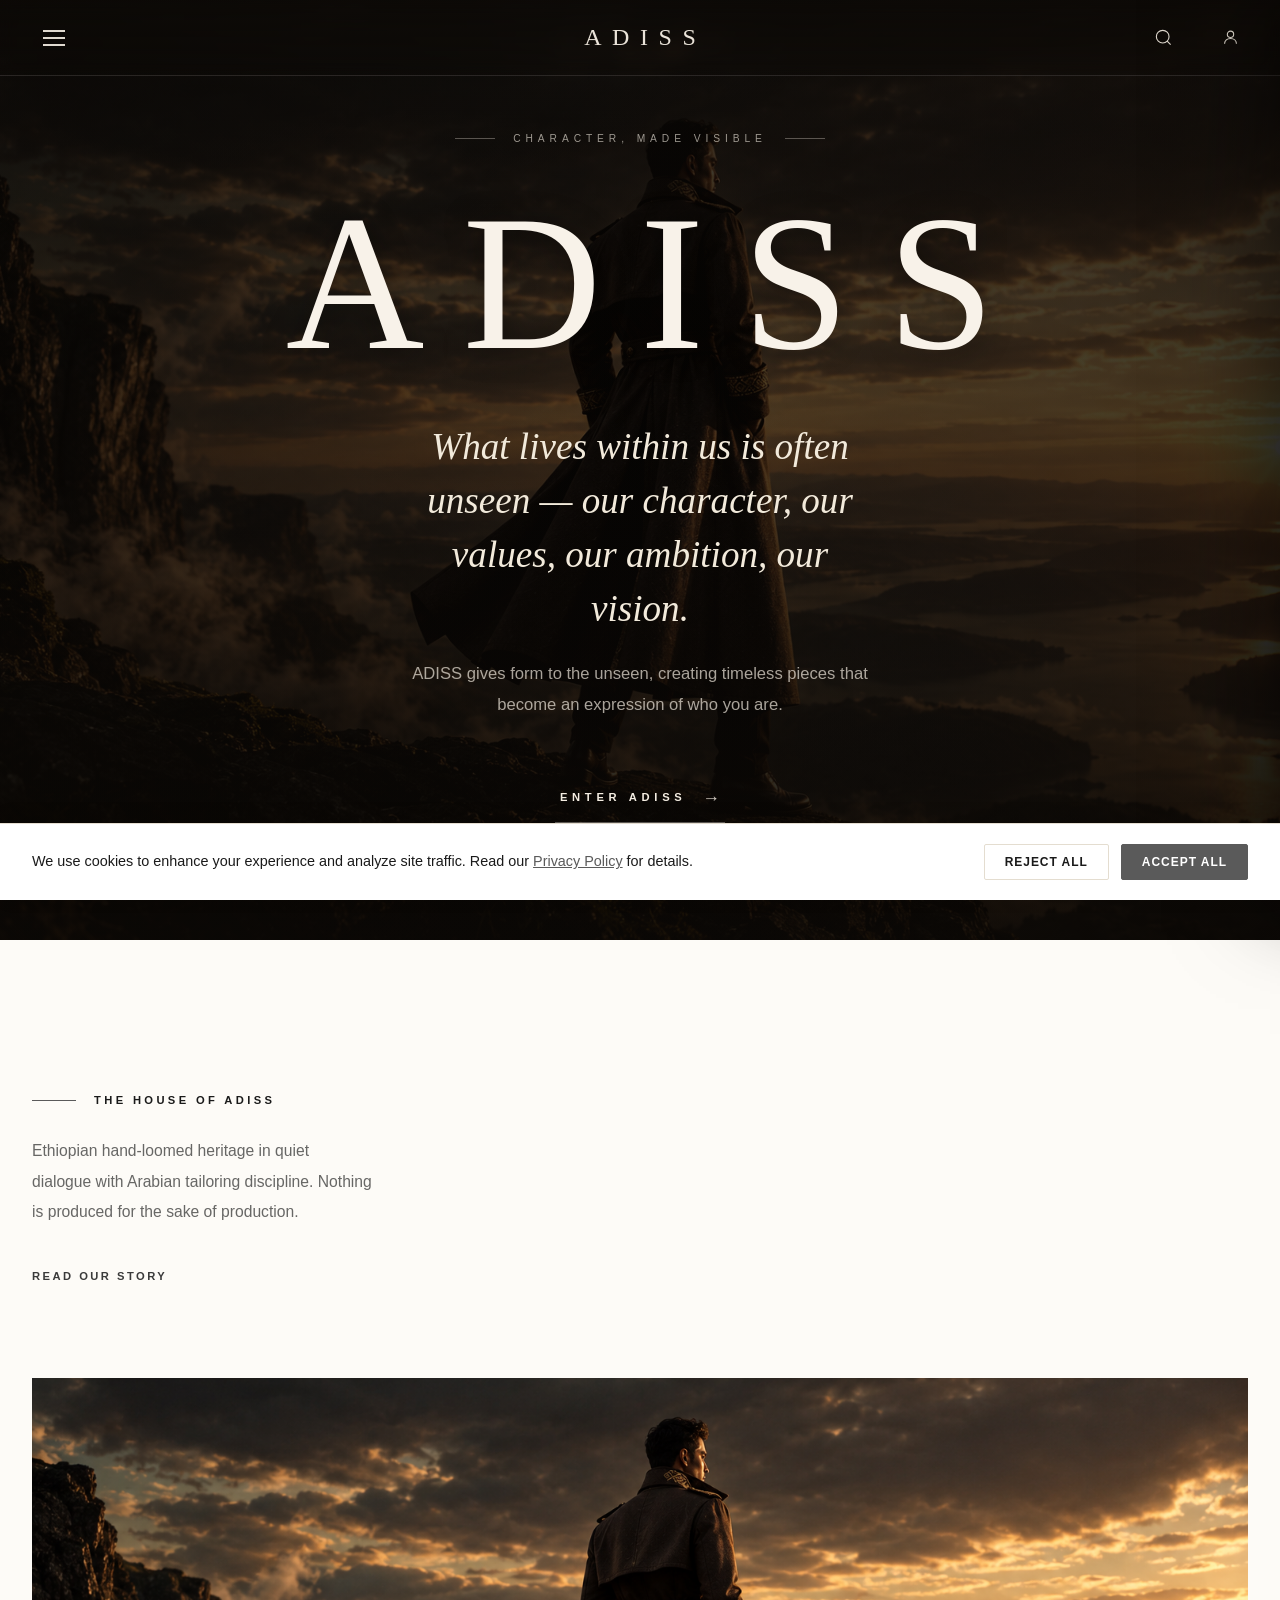
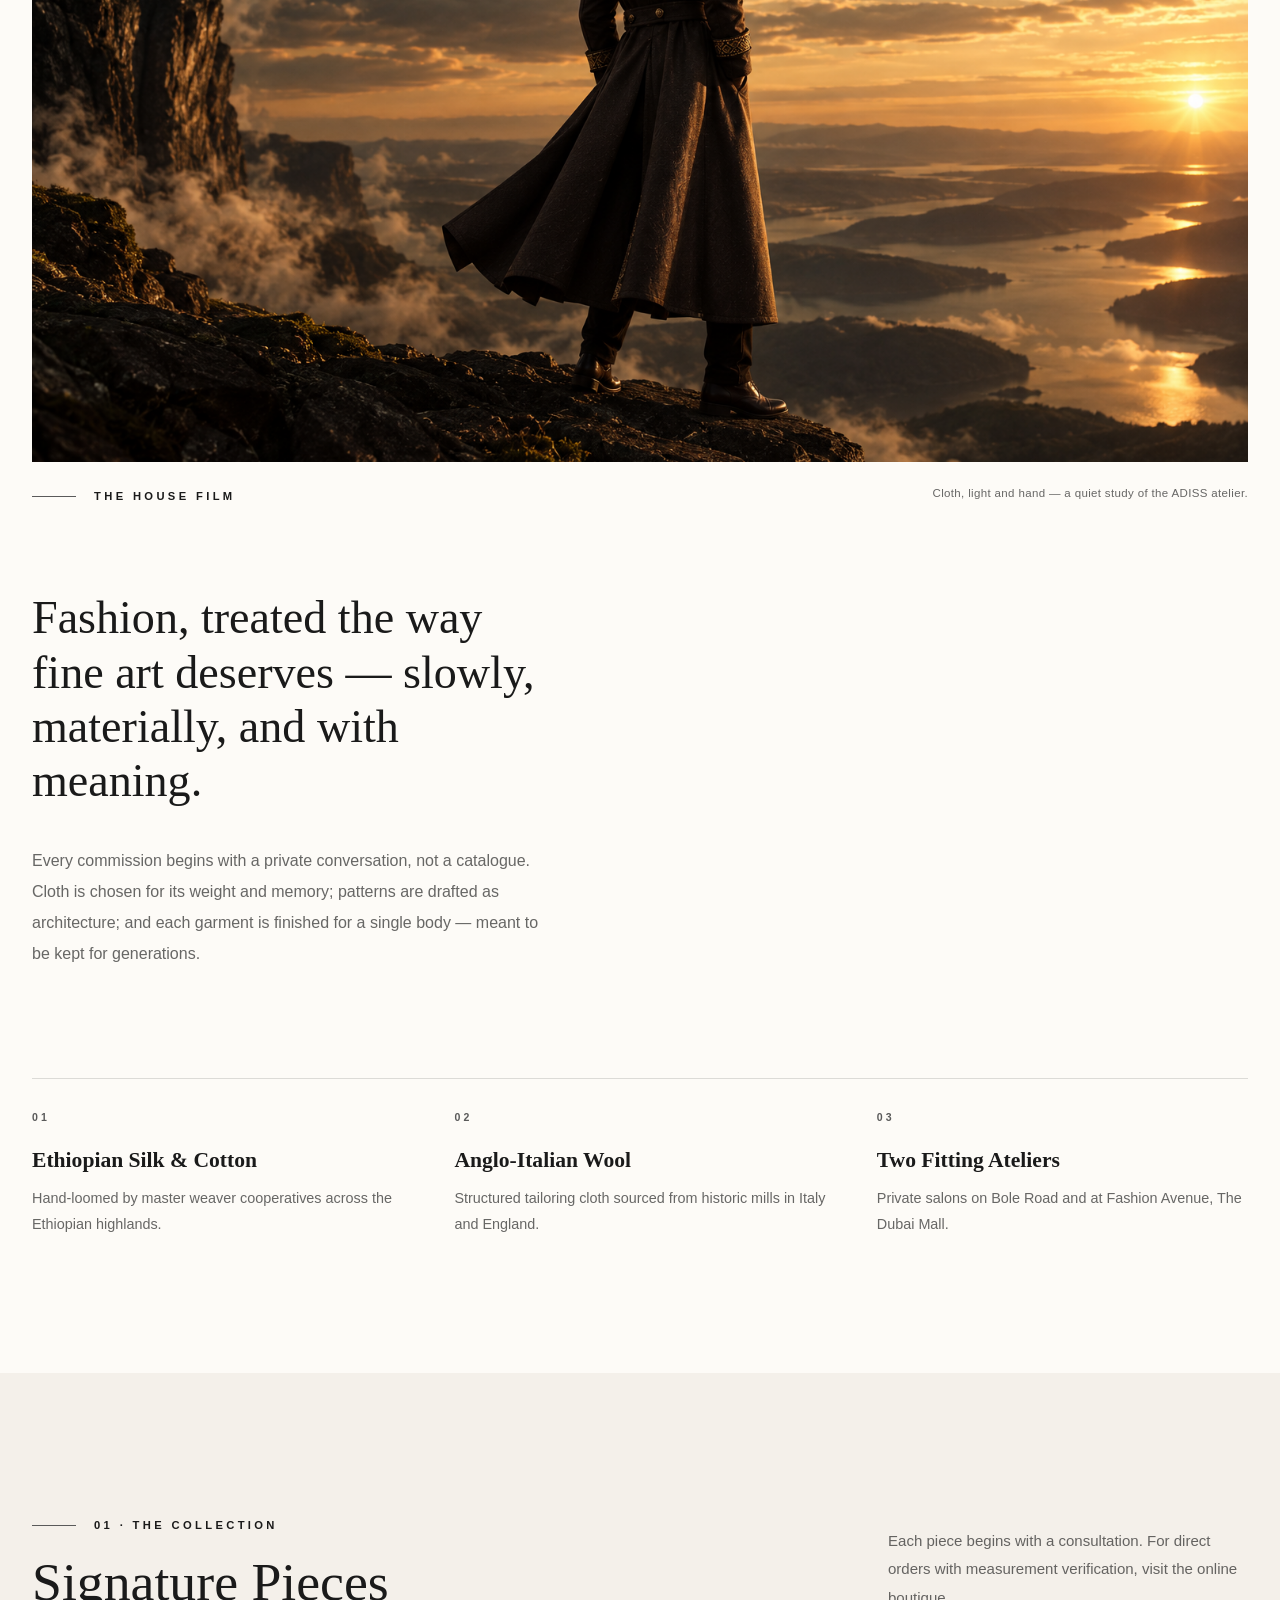
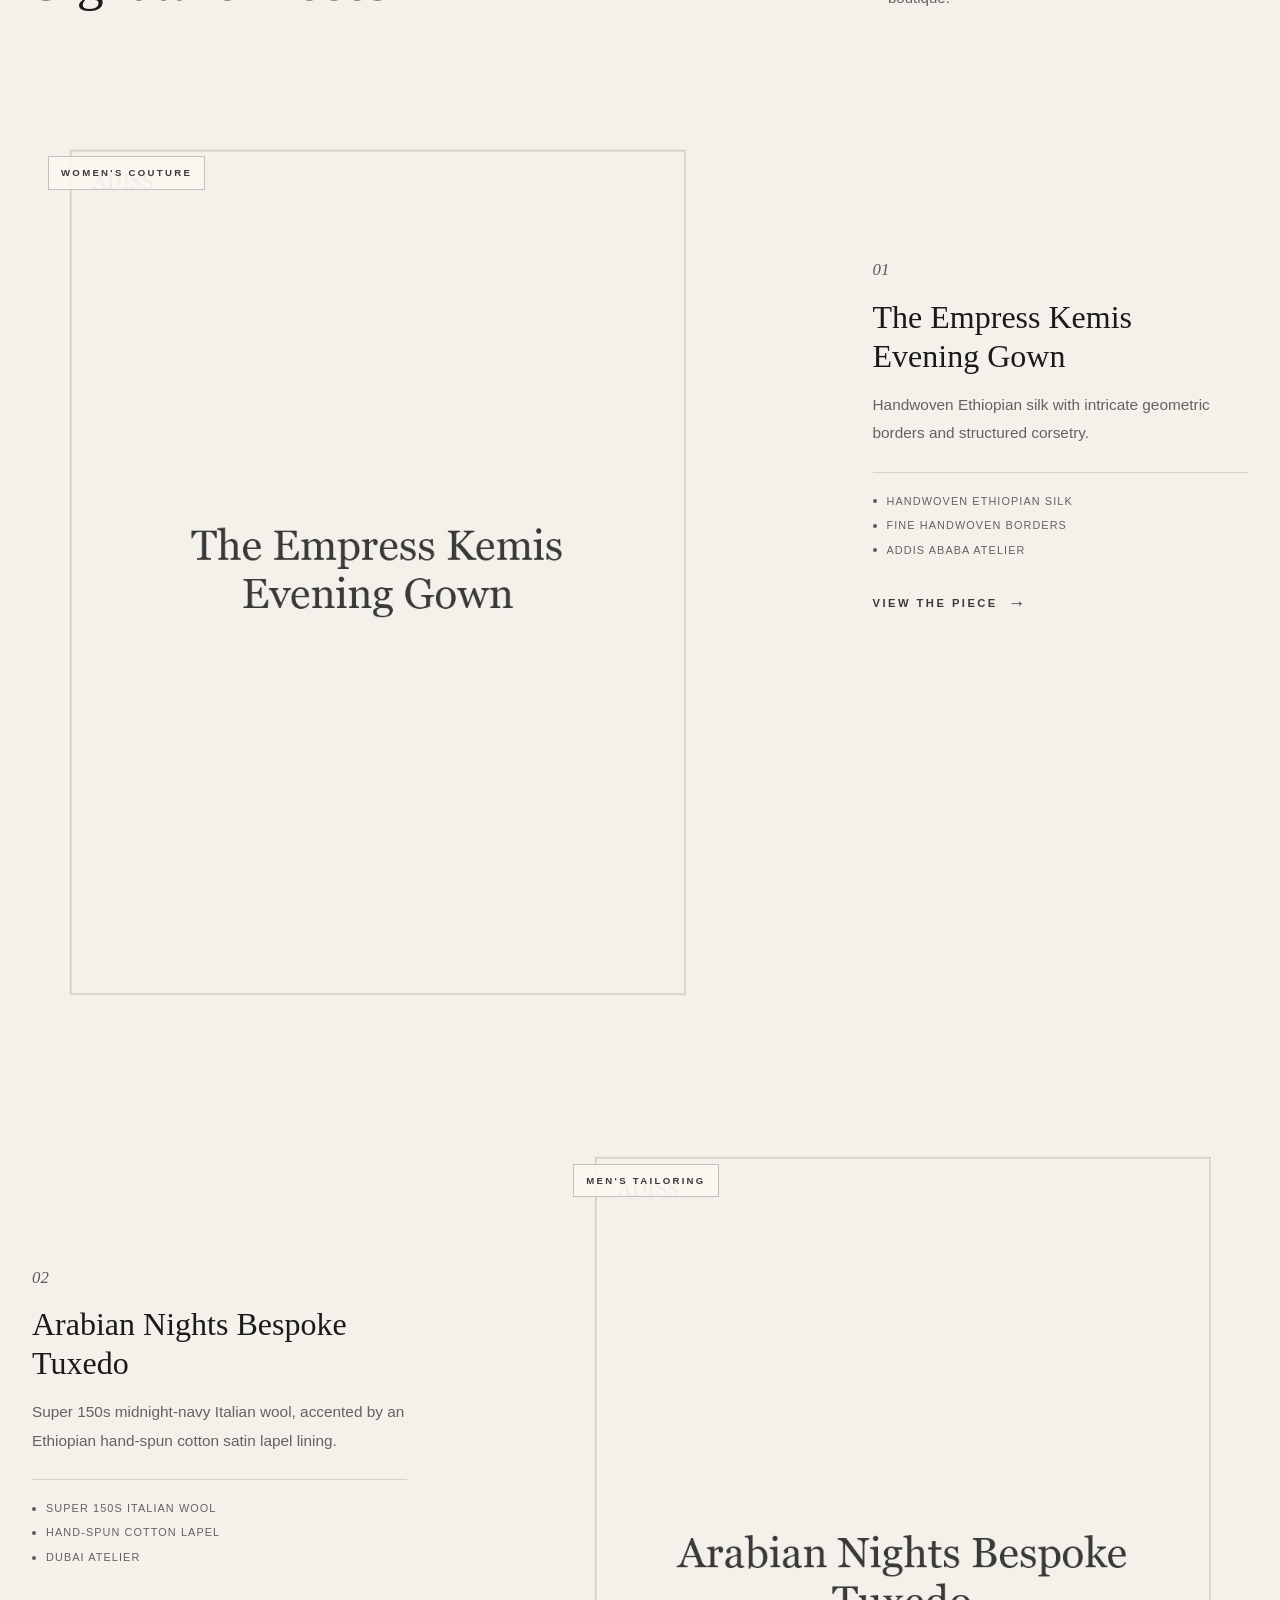
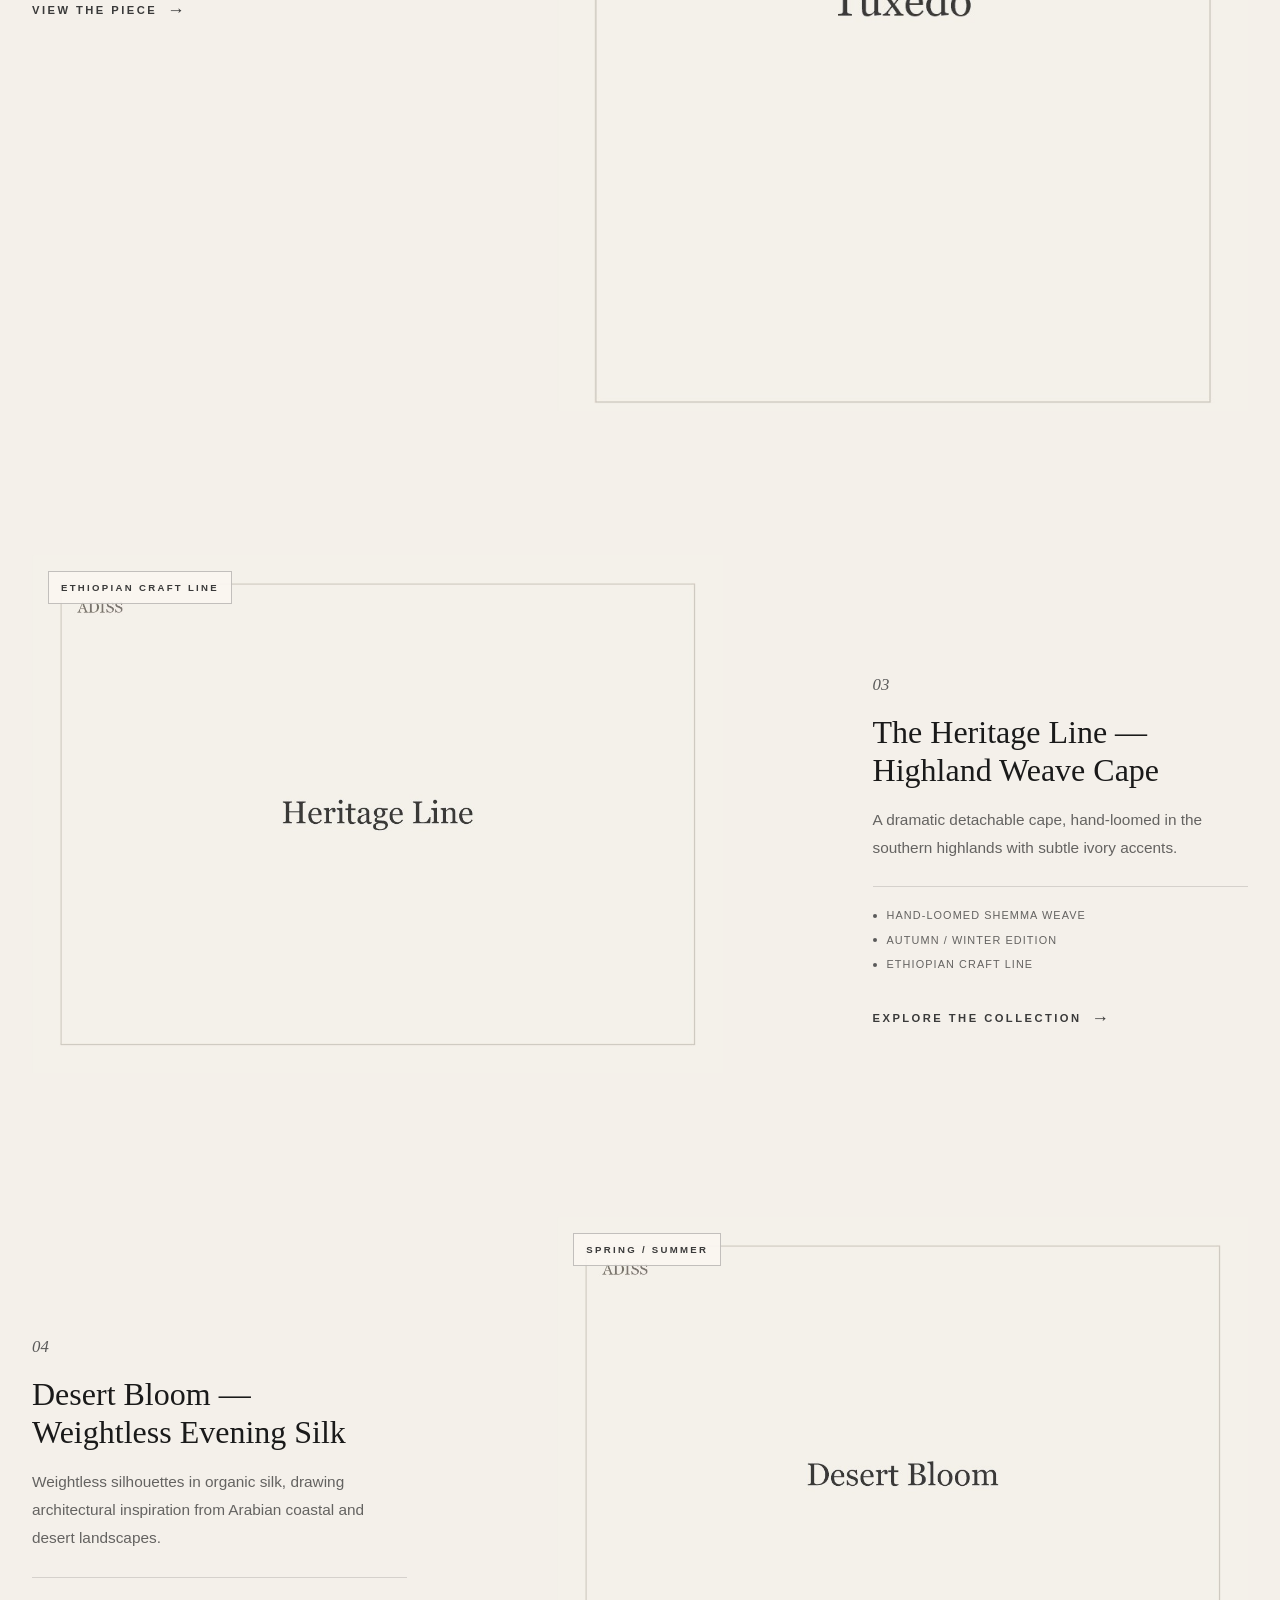
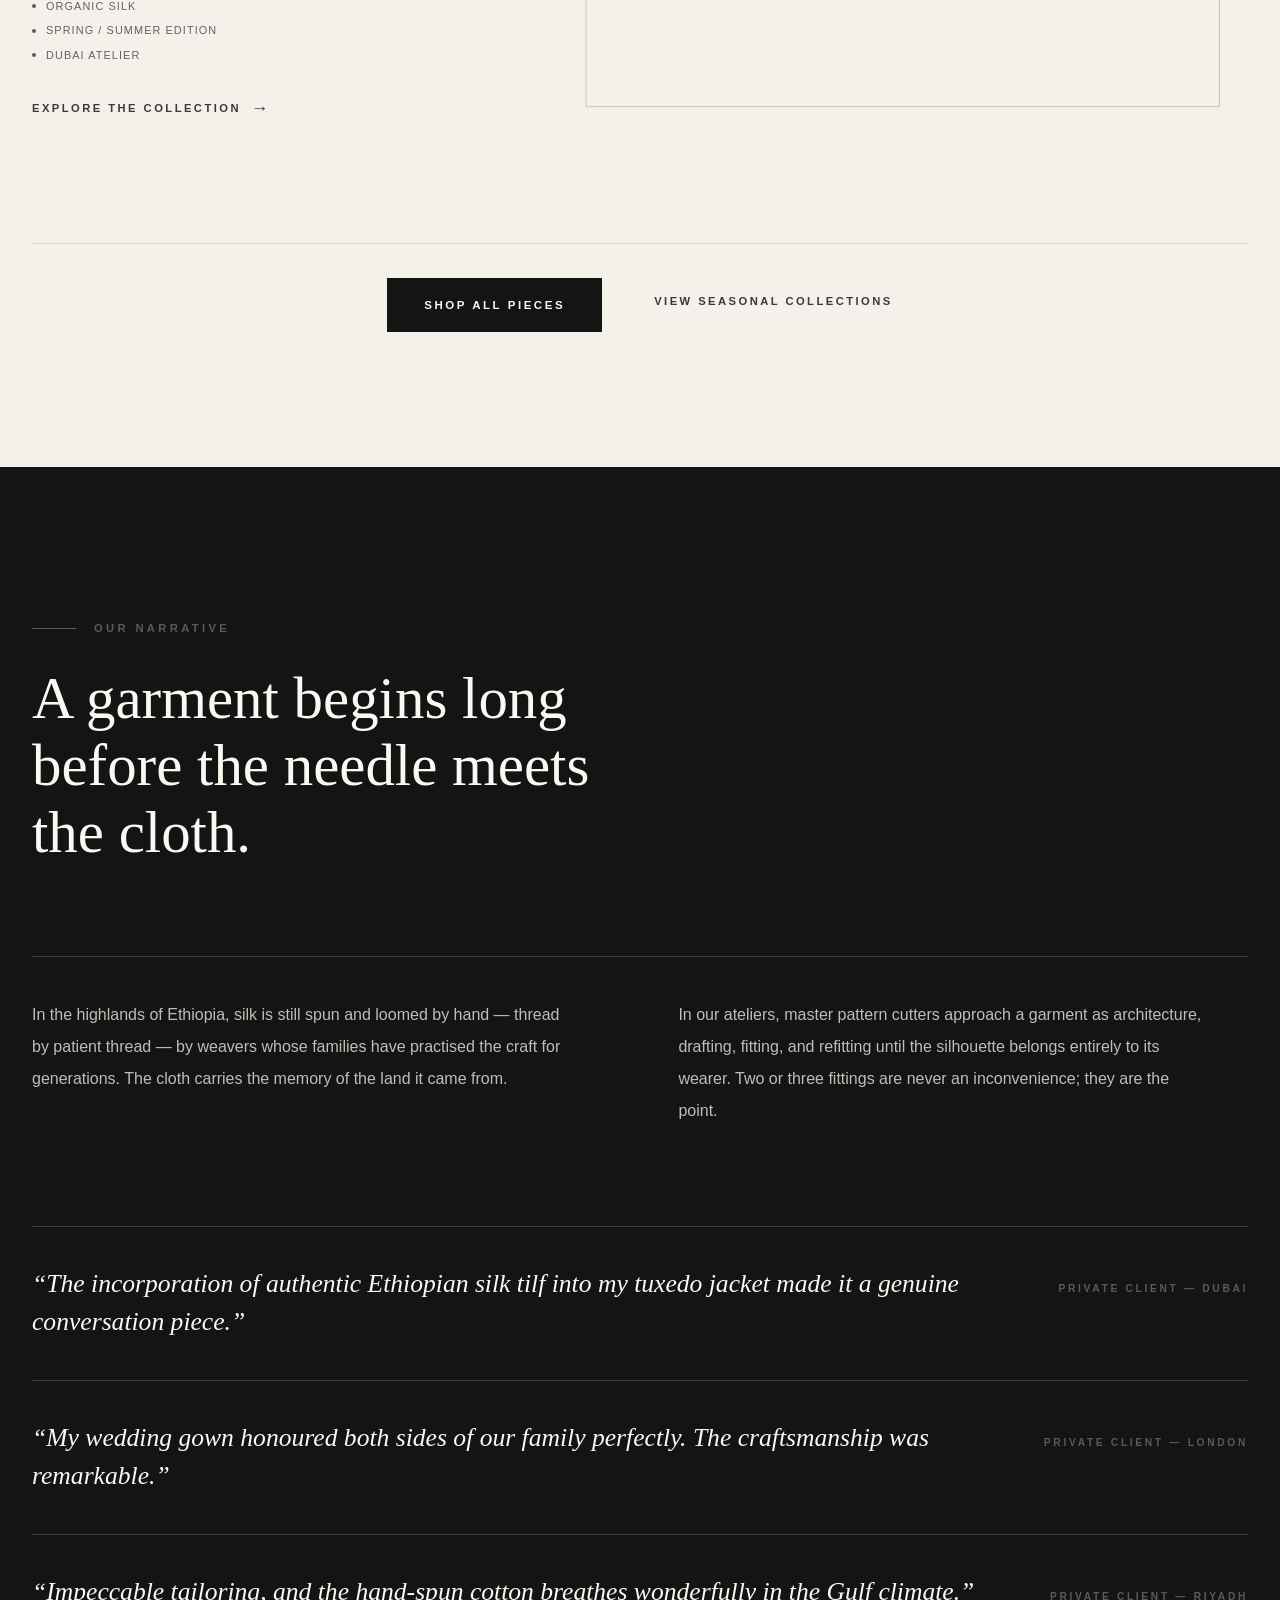
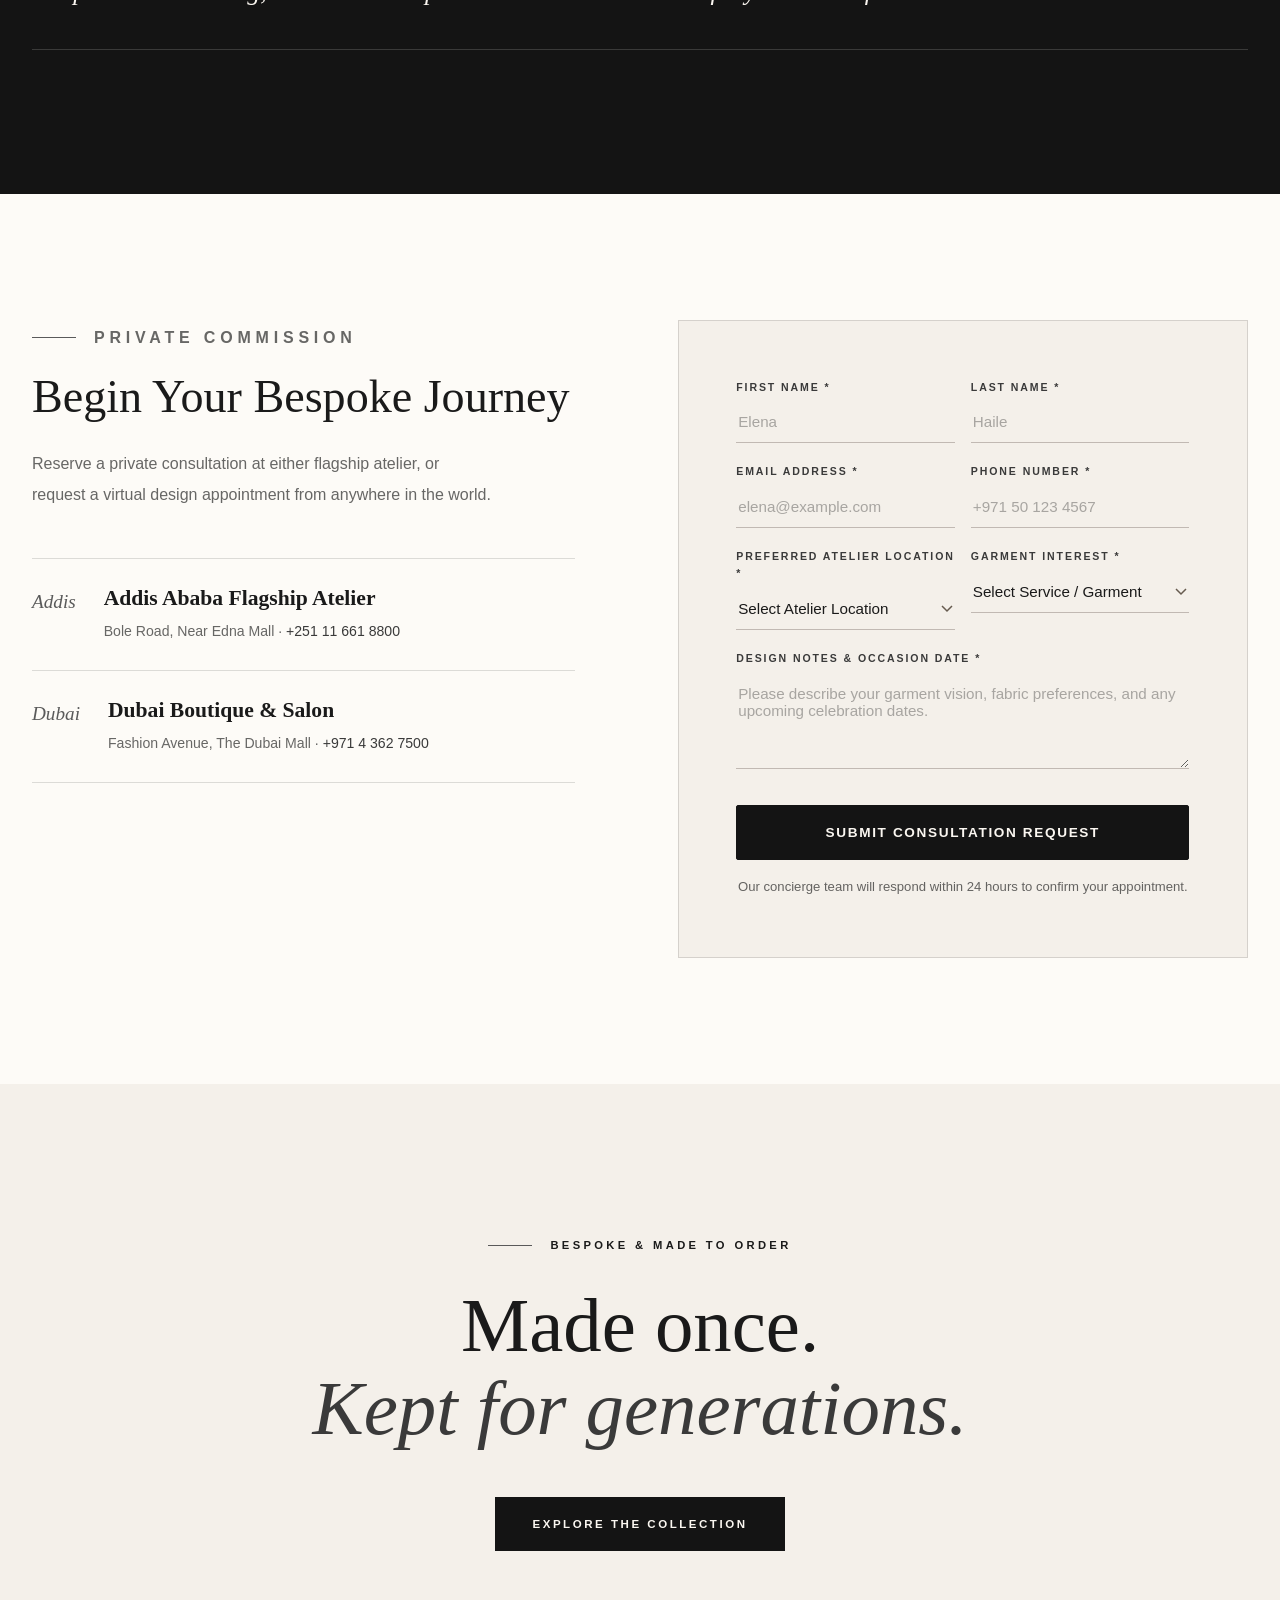
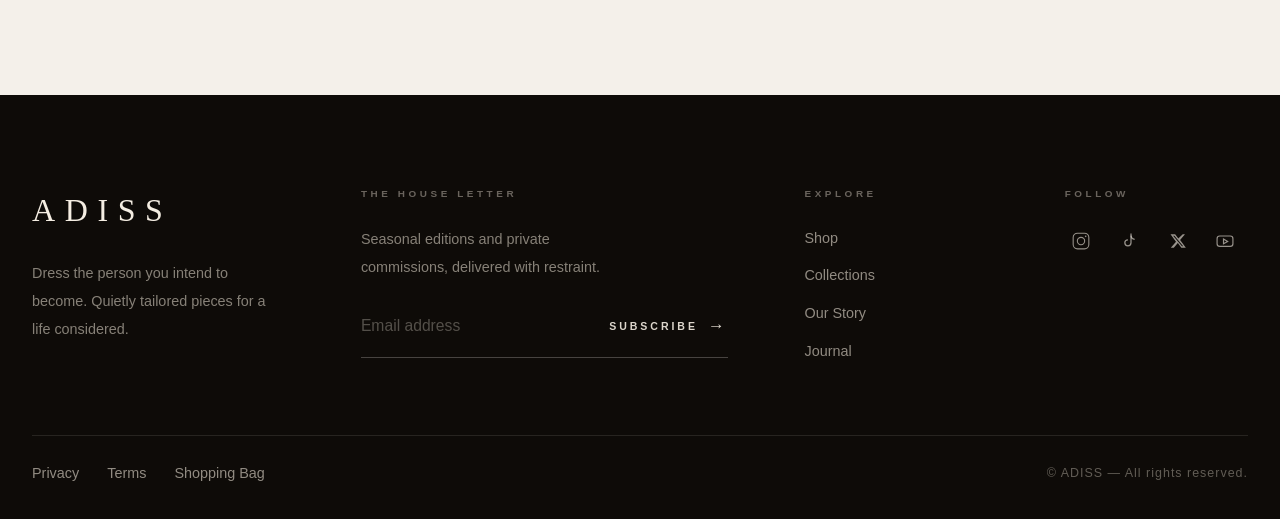
==== commit 3125a9fd: "Add files via upload" ====
--- a/index.html
+++ b/index.html
@@ -25,11 +25,11 @@
 
     <meta name="google-site-verification" content="VERIFICATION_CODE_HERE">
 
-    <meta http-equiv="Content-Security-Policy" content="default-src 'self'; script-src 'self' https://www.googletagmanager.com https://www.google-analytics.com; style-src 'self' 'unsafe-inline' https://fonts.googleapis.com; font-src 'self' https://fonts.gstatic.com data:; img-src 'self' data: https: blob:; connect-src 'self' https://www.google-analytics.com https://analytics.google.com; frame-src 'self' https://www.google.com https://maps.google.com; form-action 'self'; base-uri 'self'; upgrade-insecure-requests;">
+    <meta http-equiv="Content-Security-Policy" content="default-src 'self'; script-src 'self' 'sha256-DVZ6rcUr/rn/B4fIYEhi4xJV/qflCwWiRQqjZG/nUM8=' 'sha256-rYYtDQxhwu50oVGAP7qDyhudhizrUwDsq+qwLrmnXD4=' https://www.googletagmanager.com https://www.google-analytics.com; style-src 'self' 'unsafe-inline' https://fonts.googleapis.com; font-src 'self' https://fonts.gstatic.com data:; img-src 'self' data: https: blob:; connect-src 'self' https://www.google-analytics.com https://analytics.google.com; frame-src 'self' https://www.google.com https://maps.google.com; form-action 'self'; base-uri 'self'; upgrade-insecure-requests;">
 
     <link rel="preconnect" href="https://fonts.googleapis.com">
     <link rel="preconnect" href="https://fonts.gstatic.com" crossorigin>
-    <link href="https://fonts.googleapis.com/css2?family=Cormorant+Garamond:ital,wght@0,300;0,400;0,500;0,600;1,300;1,400;1,500&family=Playfair+Display:ital,wght@0,400;0,500;0,600;0,700;1,400&family=Inter:wght@300;400;500;600;700&display=swap" rel="stylesheet">
+    <link href="https://fonts.googleapis.com/css2?family=Cormorant+Garamond:ital,wght@0,300;0,400;0,500;0,600;1,300;1,400;1,500&family=Inter:wght@300;400;500;600;700&display=swap" rel="stylesheet">
 
     <link rel="stylesheet" href="css/styles.css">
 
@@ -144,7 +144,7 @@
 <body class="has-mobile-cta page-home ab-preloading">
     <a href="#main-content" class="skip-link">Skip to main content</a>
 
-    <!-- Brand Preloader (onyx + gold) -->
+    <!-- Brand Preloader (onyx + ivory) -->
     <div class="ab-preloader" id="preloader" aria-hidden="true">
         <span class="ab-preloader__word">ADISS</span>
         <span class="ab-preloader__bar"></span>
@@ -172,7 +172,7 @@
                 <button type="button" class="header-icon-btn ad-icon search-trigger-btn" aria-label="Search">
                     <svg viewBox="0 0 24 24"><circle cx="11" cy="11" r="8"/><line x1="21" y1="21" x2="16.65" y2="16.65"/></svg>
                 </button>
-                <a href="login.html" class="header-icon-btn ad-icon" aria-label="Client account">
+                <a href="account.html" class="header-icon-btn ad-icon" aria-label="Client account">
                     <svg viewBox="0 0 24 24"><circle cx="12" cy="8" r="4"/><path d="M4.5 20c0-4.2 3.3-6.7 7.5-6.7s7.5 2.5 7.5 6.7"/></svg>
                 </a>
             </div>
@@ -191,14 +191,12 @@
             <a href="index.html" class="mobile-nav-link active">Home</a>
             <a href="shop.html" class="mobile-nav-link">Shop</a>
             <a href="products.html" class="mobile-nav-link">Collections</a>
-            <a href="product-detail.html" class="mobile-nav-link">Bespoke Fit</a>
             <a href="about.html" class="mobile-nav-link">Our Story</a>
             <a href="blog.html" class="mobile-nav-link">Journal</a>
-            <a href="case-studies.html" class="mobile-nav-link">Lookbook &amp; Transformations</a>
-            <a href="login.html" class="mobile-nav-link">Client Account</a>
+            <a href="account.html" class="mobile-nav-link">Client Account</a>
         </nav>
         <div class="mobile-nav-bottom">
-            <a href="login.html" class="mobile-nav-footlink">Client Area</a>
+            <a href="account.html" class="mobile-nav-footlink">Client Area</a>
             <a href="#contact" class="mobile-nav-footlink mobile-nav-footlink--accent">Book a Private Consultation <span aria-hidden="true">&rarr;</span></a>
         </div>
     </div>
@@ -353,10 +351,10 @@
                         <div class="hm-plate__text fade-in">
                             <span class="hm-plate__no">01</span>
                             <h3 class="hm-plate__title"><a href="product-detail.html">The Empress Kemis Evening Gown</a></h3>
-                            <p class="hm-plate__desc">Handwoven Ethiopian silk with intricate gold tilf geometric borders and structured corsetry.</p>
+                            <p class="hm-plate__desc">Handwoven Ethiopian silk with intricate geometric borders and structured corsetry.</p>
                             <ul class="hm-plate__meta">
                                 <li>Handwoven Ethiopian silk</li>
-                                <li>Fine gold tilf borders</li>
+                                <li>Fine handwoven borders</li>
                                 <li>Addis Ababa atelier</li>
                             </ul>
                             <a href="product-detail.html" class="hm-link hm-link--ink hm-link--arrow">View the piece</a>
@@ -546,7 +544,7 @@
             <div class="container">
                 <p class="hm-kicker hm-kicker--ink"><span class="hm-kicker__rule" aria-hidden="true"></span>Bespoke &amp; Made to Order</p>
                 <h2 class="hm-closing__title">Made once.<br><em>Kept for generations.</em></h2>
-                <a href="case-studies.html" class="hm-cta hm-cta--ink">View Client Transformations</a>
+                <a href="shop.html" class="hm-cta hm-cta--ink">Explore the Collection</a>
             </div>
         </section>
     </main>
@@ -563,7 +561,7 @@
 
                 <div class="ad-footer__brand">
                     <a href="index.html" class="ad-footer__logo">ADISS</a>
-                    <p class="ad-footer__tagline">Character, made visible. Quietly tailored pieces for the moments that define you.</p>
+                    <p class="ad-footer__tagline">Dress the person you intend to become. Quietly tailored pieces for a life considered.</p>
                 </div>
 
                 <div class="ad-footer__news">
@@ -581,9 +579,8 @@
                 <div class="ad-footer__menu">
                     <p class="ad-footer__label">Explore</p>
                     <ul class="ad-footer__list">
-                        <li><a href="shop.html">Collections</a></li>
-                        <li><a href="products.html">Seasonal</a></li>
-                        <li><a href="product-detail.html">Bespoke</a></li>
+                        <li><a href="shop.html">Shop</a></li>
+                        <li><a href="products.html">Collections</a></li>
                         <li><a href="about.html">Our Story</a></li>
                         <li><a href="blog.html">Journal</a></li>
                     </ul>
--- a/css/styles.css
+++ b/css/styles.css
@@ -11,12 +11,12 @@
     --color-white: #FFFFFF;
     --color-ivory: #FDFBF7;            /* Warm Ivory — ADISS base */
     --color-cream: #F7F4EE;
-    --color-brown-dark: #2B1E1A;       /* Rich Earth Brown */
-    --color-brown: #4A352F;            /* Medium Earth Brown */
-    --color-brown-light: #6E534B;      /* Light Earth Brown */
-    --color-gold: #C5A059;             /* Restrained Antique Gold */
-    --color-gold-light: #D8B877;       /* Gold Hover Highlight */
-    --color-gold-pale: #F7F0E2;        /* Subtle Gold Tint */
+    --color-brown-dark: #1C1C1C;       /* Deep charcoal */
+    --color-brown: #3A3A3A;            /* Neutral graphite */
+    --color-brown-light: #6B6B6B;      /* Secondary grey */
+    --color-accent: #5A5A5A;             /* Neutral graphite accent */
+    --color-accent-strong: #1C1C1C;       /* Accent hover */
+    --color-accent-wash: #EFEBE5;        /* Neutral accent wash */
     --color-charcoal: #2C2C2C;         /* Primary Body Typography */
     --color-gray: #6E6E6E;             /* Secondary Text */
     --color-gray-light: #E5E5E5;       /* Structural Borders */
@@ -31,12 +31,12 @@
     --ad-cream: #F4F0EA;
     --ad-ink: #1A1A1A;
     --ad-ink-soft: rgba(26, 26, 26, 0.66);
-    --ad-coal: #211A12;
-    --ad-brown: #3D2E24;
-    --ad-gold: #C5A059;
-    --ad-gold-bright: #D8B877;
+    --ad-coal: #141414;
+    --ad-brown: #3A3A3A;
+    --ad-accent: #5A5A5A;
+    --ad-accent-strong: #1C1C1C;
     --ad-line: rgba(26, 26, 26, 0.14);
-    --ad-serif: 'Cormorant Garamond', 'Playfair Display', Georgia, 'Times New Roman', serif;
+    --ad-serif: 'Cormorant Garamond', Georgia, 'Times New Roman', serif;
     --ad-sans: 'Inter', -apple-system, BlinkMacSystemFont, 'Segoe UI', Roboto, sans-serif;
 
     /* Typography */
@@ -164,7 +164,7 @@
     max-width: 640px;
 }
 
-.text-gold { color: var(--color-gold); }
+.text-accent { color: var(--color-accent); }
 .text-brown { color: var(--color-brown-dark); }
 .text-center { text-align: center; }
 .text-left { text-align: left; }
@@ -201,7 +201,7 @@
     font-weight: 600;
     text-transform: uppercase;
     letter-spacing: 0.15em;
-    color: var(--color-gold);
+    color: var(--color-accent);
     margin-bottom: 12px;
 }
 
@@ -278,15 +278,15 @@
 }
 
 .btn--primary {
-    background-color: var(--color-gold);
+    background-color: var(--color-accent);
     color: var(--color-white);
-    border-color: var(--color-gold);
+    border-color: var(--color-accent);
 }
 
 .btn--primary:hover,
 .btn--primary:focus {
-    background-color: var(--color-gold-light);
-    border-color: var(--color-gold-light);
+    background-color: var(--color-accent-strong);
+    border-color: var(--color-accent-strong);
     color: var(--color-white);
 }
 
@@ -314,15 +314,15 @@
     color: var(--color-white);
 }
 
-.btn--outline-gold {
+.btn--outline-accent {
     background-color: transparent;
-    color: var(--color-gold);
-    border-color: var(--color-gold);
-}
-
-.btn--outline-gold:hover,
-.btn--outline-gold:focus {
-    background-color: var(--color-gold);
+    color: var(--color-accent);
+    border-color: var(--color-accent);
+}
+
+.btn--outline-accent:hover,
+.btn--outline-accent:focus {
+    background-color: var(--color-accent);
     color: var(--color-white);
 }
 
@@ -353,7 +353,7 @@
 }
 
 .btn:focus-visible {
-    outline: 2px solid var(--color-gold);
+    outline: 2px solid var(--color-accent);
     outline-offset: 3px;
 }
 
@@ -418,13 +418,13 @@
     left: 0;
     width: 0;
     height: 1px;
-    background-color: var(--color-gold);
+    background-color: var(--color-accent);
     transition: width var(--transition-fast);
 }
 
 .header-nav-link:hover,
 .header-nav-link.active {
-    color: var(--color-gold);
+    color: var(--color-accent);
 }
 
 .header-nav-link:hover::after,
@@ -477,7 +477,7 @@
 }
 
 .currency-select-btn:hover {
-    color: var(--color-gold);
+    color: var(--color-accent);
     background-color: var(--color-cream);
 }
 
@@ -515,7 +515,7 @@
 .currency-option:hover,
 .currency-option.active {
     background-color: var(--color-cream);
-    color: var(--color-gold);
+    color: var(--color-accent);
 }
 
 /* Icon Buttons (Search, Auth, Cart) */
@@ -530,7 +530,7 @@
 }
 
 .header-icon-btn:hover {
-    color: var(--color-gold);
+    color: var(--color-accent);
 }
 
 .header-icon-btn svg {
@@ -552,7 +552,7 @@
 }
 
 .header-auth-link:hover {
-    color: var(--color-gold);
+    color: var(--color-accent);
 }
 
 /* Cart Bag & Item Badge */
@@ -564,7 +564,7 @@
     position: absolute;
     top: -2px;
     right: -6px;
-    background-color: var(--color-gold);
+    background-color: var(--color-accent);
     color: var(--color-white);
     font-family: var(--font-body);
     font-size: 0.65rem;
@@ -677,7 +677,7 @@
 .mobile-nav-close:hover,
 .mobile-nav-close:focus {
     background-color: var(--color-cream);
-    color: var(--color-gold);
+    color: var(--color-accent);
 }
 
 .mobile-nav-close svg {
@@ -717,7 +717,7 @@
     content: "›";
     font-family: var(--font-body);
     font-size: 1.4rem;
-    color: var(--color-gold);
+    color: var(--color-accent);
     opacity: 0;
     transform: translateX(-6px);
     transition: opacity var(--transition-fast), transform var(--transition-fast);
@@ -736,7 +736,7 @@
 
 .mobile-nav-link.active,
 .mobile-nav-link:hover {
-    color: var(--color-gold);
+    color: var(--color-accent);
 }
 
 .mobile-nav-bottom {
@@ -869,7 +869,7 @@
 }
 
 .search-input:focus {
-    border-color: var(--color-gold);
+    border-color: var(--color-accent);
 }
 
 .search-icon-inside {
@@ -908,9 +908,9 @@
 }
 
 .search-tag-chip:hover {
-    background: var(--color-gold);
+    background: var(--color-accent);
     color: var(--color-white);
-    border-color: var(--color-gold);
+    border-color: var(--color-accent);
 }
 
 .search-results-list {
@@ -936,7 +936,7 @@
 }
 
 .search-result-item:hover {
-    border-color: var(--color-gold);
+    border-color: var(--color-accent);
     background-color: var(--color-cream);
 }
 
@@ -1035,7 +1035,7 @@
 
 .shipping-progress-bar-fill {
     height: 100%;
-    background-color: var(--color-gold);
+    background-color: var(--color-accent);
     width: 0%;
     transition: width var(--transition-base);
 }
@@ -1100,7 +1100,7 @@
 .cart-item-price {
     font-size: 0.85rem;
     font-weight: 600;
-    color: var(--color-gold);
+    color: var(--color-accent);
     margin-top: 4px;
 }
 
@@ -1186,7 +1186,7 @@
 }
 
 .cart-drawer-view-bag-link:hover {
-    color: var(--color-gold);
+    color: var(--color-accent);
 }
 
 /* -----------------------------------------------------------------------
@@ -1225,7 +1225,7 @@
 }
 
 .breadcrumb__link:hover {
-    color: var(--color-gold);
+    color: var(--color-accent);
 }
 
 .breadcrumb__item[aria-current="page"] {
@@ -1387,8 +1387,8 @@
     z-index: 2;
 }
 
-.product-badge--gold {
-    background-color: var(--color-gold);
+.product-badge--accent {
+    background-color: var(--color-accent);
 }
 
 .product-card__quick-add {
@@ -1422,7 +1422,7 @@
     font-weight: 600;
     text-transform: uppercase;
     letter-spacing: 0.14em;
-    color: var(--color-gold);
+    color: var(--color-accent);
     margin-bottom: 6px;
 }
 
@@ -1436,7 +1436,7 @@
 }
 
 .product-card__title a:hover {
-    color: var(--color-gold);
+    color: var(--color-accent);
 }
 
 .product-card__desc {
@@ -1519,7 +1519,7 @@
 
 .filter-item input[type="checkbox"],
 .filter-item input[type="radio"] {
-    accent-color: var(--color-gold);
+    accent-color: var(--color-accent);
     width: 16px;
     height: 16px;
     cursor: pointer;
@@ -1636,7 +1636,7 @@
     font-weight: 600;
     text-transform: uppercase;
     letter-spacing: 0.14em;
-    color: var(--color-gold);
+    color: var(--color-accent);
     margin-bottom: 10px;
 }
 
@@ -1667,8 +1667,8 @@
 }
 
 .card__cta:hover {
-    color: var(--color-gold);
-    border-color: var(--color-gold);
+    color: var(--color-accent);
+    border-color: var(--color-accent);
 }
 
 /* -----------------------------------------------------------------------
@@ -1714,8 +1714,8 @@
 
 .founder__name-link:hover,
 .founder__name-link:focus {
-    color: var(--color-gold);
-    border-bottom-color: var(--color-gold);
+    color: var(--color-accent);
+    border-bottom-color: var(--color-accent);
 }
 
 .founder__role {
@@ -1724,7 +1724,7 @@
     font-weight: 600;
     text-transform: uppercase;
     letter-spacing: 0.1em;
-    color: var(--color-gold);
+    color: var(--color-accent);
     margin-bottom: 16px;
 }
 
@@ -1774,7 +1774,7 @@
 .testimonial__card {
     padding: 32px 28px;
     background-color: var(--color-cream);
-    border-left: 3px solid var(--color-gold);
+    border-left: 3px solid var(--color-accent);
     border-radius: 2px;
 }
 
@@ -1793,7 +1793,7 @@
     font-weight: 600;
     text-transform: uppercase;
     letter-spacing: 0.08em;
-    color: var(--color-gold);
+    color: var(--color-accent);
 }
 
 /* -----------------------------------------------------------------------
@@ -1875,7 +1875,7 @@
     left: 0;
     right: 0;
     height: 2px;
-    background-color: var(--color-gold);
+    background-color: var(--color-accent);
 }
 
 .social-auth-group {
@@ -1954,7 +1954,7 @@
 .account-nav-item:hover,
 .account-nav-item.active {
     background-color: var(--color-cream);
-    color: var(--color-gold);
+    color: var(--color-accent);
 }
 
 /* -----------------------------------------------------------------------
@@ -2002,7 +2002,7 @@
 .form__textarea:focus,
 .form__select:focus {
     outline: none;
-    border-color: var(--color-gold);
+    border-color: var(--color-accent);
     box-shadow: 0 0 0 3px rgba(212, 175, 55, 0.15);
 }
 
@@ -2091,14 +2091,14 @@
 }
 
 .faq__question:hover {
-    color: var(--color-gold);
+    color: var(--color-accent);
 }
 
 .faq__icon {
     flex-shrink: 0;
     font-size: 1.4rem;
     font-weight: 300;
-    color: var(--color-gold);
+    color: var(--color-accent);
     transition: transform var(--transition-base);
     line-height: 1;
 }
@@ -2161,7 +2161,7 @@
 
 .map-card__phone {
     font-size: 0.95rem;
-    color: var(--color-gold);
+    color: var(--color-accent);
     font-weight: 500;
     text-decoration: none;
 }
@@ -2228,7 +2228,7 @@
 }
 
 .footer__link:hover {
-    color: var(--color-gold);
+    color: var(--color-accent);
 }
 
 .footer__address {
@@ -2238,7 +2238,7 @@
 }
 
 .footer__phone {
-    color: var(--color-gold-light) !important;
+    color: var(--color-accent-strong) !important;
 }
 
 .footer__bottom {
@@ -2302,7 +2302,7 @@
 }
 
 .cookie__text a {
-    color: var(--color-gold);
+    color: var(--color-accent);
     text-decoration: underline;
 }
 
@@ -2325,9 +2325,9 @@
 }
 
 .cookie__btn--accept {
-    background-color: var(--color-gold);
+    background-color: var(--color-accent);
     color: var(--color-white);
-    border: 1px solid var(--color-gold);
+    border: 1px solid var(--color-accent);
 }
 
 .cookie__btn--reject {
@@ -2378,7 +2378,7 @@
     background: var(--color-white);
     color: var(--color-brown-dark);
     font-weight: 600;
-    border: 2px solid var(--color-gold);
+    border: 2px solid var(--color-accent);
     border-radius: 2px;
 }
 
@@ -2636,7 +2636,7 @@
     font-weight: 600;
     letter-spacing: 0.3em;
     text-transform: uppercase;
-    color: var(--color-gold);
+    color: var(--color-accent);
     margin-bottom: 18px;
 }
 
@@ -2704,8 +2704,8 @@
 }
 
 .filter-chip:hover {
-    border-color: var(--color-gold);
-    color: var(--color-gold);
+    border-color: var(--color-accent);
+    color: var(--color-accent);
 }
 
 .filter-chip.is-active {
@@ -2742,7 +2742,7 @@
     font-weight: 600;
     letter-spacing: 0.18em;
     text-transform: uppercase;
-    color: var(--color-gold);
+    color: var(--color-accent);
     padding: 8px 14px;
     border: 1px solid var(--color-cream);
     border-radius: 999px;
@@ -2765,7 +2765,7 @@
 .card--collection:hover {
     transform: translateY(-4px);
     box-shadow: 0 18px 40px rgba(60, 40, 20, 0.12);
-    border-color: var(--color-gold);
+    border-color: var(--color-accent);
 }
 
 .card--collection .card__media {
@@ -2803,8 +2803,8 @@
     box-shadow: 0 4px 12px rgba(0, 0, 0, 0.08);
 }
 
-.card__badge--gold {
-    background: var(--color-gold);
+.card__badge--accent {
+    background: var(--color-accent);
     color: var(--color-white);
 }
 
@@ -2846,7 +2846,7 @@
     display: inline-block;
     width: 6px;
     height: 6px;
-    background: var(--color-gold);
+    background: var(--color-accent);
     border-radius: 50%;
     flex-shrink: 0;
 }
@@ -2873,7 +2873,7 @@
     display: grid;
     grid-template-columns: 1.2fr 1fr;
     background: var(--color-cream);
-    border-color: var(--color-gold);
+    border-color: var(--color-accent);
 }
 
 .card--collection-wide .card__media {
@@ -2942,7 +2942,7 @@
 }
 
 .tier__price strong {
-    color: var(--color-gold);
+    color: var(--color-accent);
     font-size: 1.6rem;
     font-weight: 600;
     margin-left: 4px;
@@ -2953,7 +2953,7 @@
 }
 
 .tier--featured .tier__price strong {
-    color: var(--color-gold);
+    color: var(--color-accent);
 }
 
 .tier__features {
@@ -2986,7 +2986,7 @@
     position: absolute;
     left: 0;
     top: 12px;
-    color: var(--color-gold);
+    color: var(--color-accent);
     font-weight: 700;
     font-size: 0.95rem;
 }
@@ -2996,7 +2996,7 @@
     top: -14px;
     left: 50%;
     transform: translateX(-50%);
-    background: var(--color-gold);
+    background: var(--color-accent);
     color: var(--color-white);
     font-family: var(--font-inter);
     font-size: 0.7rem;
@@ -3043,14 +3043,14 @@
 }
 
 .process__step:hover {
-    border-color: var(--color-gold);
+    border-color: var(--color-accent);
     transform: translateY(-3px);
 }
 
 .process__number {
     font-family: var(--font-heading);
     font-size: 2.6rem;
-    color: var(--color-gold);
+    color: var(--color-accent);
     font-weight: 700;
     line-height: 1;
     margin-bottom: 18px;
@@ -3090,7 +3090,7 @@
     font-weight: 600;
     letter-spacing: 0.3em;
     text-transform: uppercase;
-    color: var(--color-gold);
+    color: var(--color-accent);
     margin-bottom: 14px;
 }
 
@@ -3291,7 +3291,7 @@
 /* ========================================================================
    HOMEPAGE EDITORIAL / MUSEUM REDESIGN  (scope: index.html content only)
    Palette: warm ivory · soft cream · charcoal ink · deep warm brown ·
-            antique gold (used sparingly)
+            a graphite accent (used sparingly)
    ------------------------------------------------------------------------
    The site header / navigation is styled independently and is NOT affected
    by any selector in this block (all classes are prefixed `hm-`).
@@ -3303,7 +3303,7 @@
     --hm-ink-soft: var(--ad-ink-soft);
     --hm-brown: var(--ad-brown);
     --hm-coal: var(--ad-coal);
-    --hm-gold: var(--ad-gold);
+    --hm-accent: var(--ad-accent);
     --hm-line: var(--ad-line);
     --hm-line-ivory: rgba(253, 251, 247, 0.16);
     --hm-serif: var(--ad-serif);
@@ -3316,7 +3316,7 @@
 }
 
 .homepage ::selection {
-    background-color: var(--hm-gold);
+    background-color: var(--hm-accent);
     color: #fff;
 }
 
@@ -3330,7 +3330,7 @@
     font-weight: 600;
     letter-spacing: 0.3em;
     text-transform: uppercase;
-    color: var(--hm-gold);
+    color: var(--hm-accent);
     margin: 0;
 }
 
@@ -3338,7 +3338,7 @@
     display: inline-block;
     width: 44px;
     height: 1px;
-    background-color: var(--hm-gold);
+    background-color: var(--hm-accent);
     flex-shrink: 0;
 }
 
@@ -3355,7 +3355,7 @@
     font-weight: 600;
     letter-spacing: 0.34em;
     text-transform: uppercase;
-    color: var(--hm-gold);
+    color: var(--hm-accent);
     margin: 0;
 }
 
@@ -3363,7 +3363,7 @@
     content: '';
     width: 54px;
     height: 1px;
-    background-color: var(--hm-gold);
+    background-color: var(--hm-accent);
     display: inline-block;
     flex-shrink: 0;
 }
@@ -3386,8 +3386,8 @@
 
 .hm-link:hover,
 .hm-link:focus-visible {
-    color: var(--hm-gold);
-    border-bottom-color: var(--hm-gold);
+    color: var(--hm-accent);
+    border-bottom-color: var(--hm-accent);
 }
 
 .hm-link--arrow::after {
@@ -3527,7 +3527,7 @@
 .hm-hero__title em {
     font-style: italic;
     font-weight: 400;
-    color: var(--hm-gold);
+    color: #E8E3D9;
 }
 
 .hm-hero__lede {
@@ -3697,7 +3697,7 @@
     font-size: 0.66rem;
     font-weight: 600;
     letter-spacing: 0.3em;
-    color: var(--hm-gold);
+    color: var(--hm-accent);
     margin-bottom: 18px;
 }
 
@@ -3830,7 +3830,7 @@
     text-transform: uppercase;
     color: var(--hm-brown);
     background-color: rgba(251, 247, 241, 0.92);
-    border: 1px solid rgba(197, 160, 89, 0.6);
+    border: 1px solid rgba(90, 90, 90, 0.35);
     padding: 8px 12px;
 }
 
@@ -3839,7 +3839,7 @@
     font-style: italic;
     font-weight: 500;
     font-size: 1.05rem;
-    color: var(--hm-gold);
+    color: var(--hm-accent);
 }
 
 .hm-plate__title {
@@ -3859,7 +3859,7 @@
 
 .hm-plate__title a:hover,
 .hm-plate__title a:focus-visible {
-    color: var(--hm-gold);
+    color: var(--hm-accent);
 }
 
 .hm-plate__desc {
@@ -3900,7 +3900,7 @@
     width: 4px;
     height: 4px;
     border-radius: 50%;
-    background-color: var(--hm-gold);
+    background-color: var(--hm-accent);
 }
 
 .hm-collection__more {
@@ -3981,7 +3981,7 @@
     font-weight: 600;
     letter-spacing: 0.26em;
     text-transform: uppercase;
-    color: var(--hm-gold);
+    color: var(--hm-accent);
     white-space: nowrap;
 }
 
@@ -4035,7 +4035,7 @@
     font-style: italic;
     font-weight: 500;
     font-size: 1.2rem;
-    color: var(--hm-gold);
+    color: var(--hm-accent);
     padding-top: 2px;
 }
 
@@ -4063,8 +4063,8 @@
 }
 
 .hm-atelier a:hover {
-    color: var(--hm-gold);
-    border-bottom-color: var(--hm-gold);
+    color: var(--hm-accent);
+    border-bottom-color: var(--hm-accent);
 }
 
 .hm-contact__panel {
@@ -4314,7 +4314,7 @@
 
 /* Centered brand wordmark */
 .ad-logo {
-    font-family: 'Cormorant Garamond', 'Playfair Display', Georgia, serif;
+    font-family: var(--ad-serif);
     font-size: 1.5rem;
     font-weight: 500;
     letter-spacing: 0.44em;
@@ -4395,7 +4395,7 @@
     align-items: center;
     gap: 18px;
     margin: 0 0 clamp(30px, 5vh, 56px);
-    font-family: 'Inter', -apple-system, 'Segoe UI', sans-serif;
+    font-family: var(--ad-sans);
     font-size: 0.64rem;
     font-weight: 500;
     letter-spacing: 0.48em;
@@ -4413,7 +4413,7 @@
 
 /* Giant serif wordmark */
 .hm-hero__wordmark {
-    font-family: 'Cormorant Garamond', 'Playfair Display', Georgia, serif;
+    font-family: var(--ad-serif);
     font-weight: 400;
     font-size: clamp(4rem, 15vw, 13rem);
     line-height: 0.95;
@@ -4427,7 +4427,7 @@
 
 /* Verbatim editorial quote */
 .hm-hero__quote {
-    font-family: 'Cormorant Garamond', 'Playfair Display', Georgia, serif;
+    font-family: var(--ad-serif);
     font-style: italic;
     font-weight: 400;
     font-size: clamp(1.45rem, 2.9vw, 2.5rem);
@@ -4439,7 +4439,7 @@
 
 /* Supporting sentence */
 .hm-hero__support {
-    font-family: 'Inter', -apple-system, 'Segoe UI', sans-serif;
+    font-family: var(--ad-sans);
     font-weight: 300;
     font-size: clamp(0.9rem, 1.3vw, 1.05rem);
     line-height: 1.9;
@@ -4453,7 +4453,7 @@
     display: inline-flex;
     align-items: center;
     gap: 16px;
-    font-family: 'Inter', -apple-system, 'Segoe UI', sans-serif;
+    font-family: var(--ad-sans);
     font-size: 0.7rem;
     font-weight: 600;
     letter-spacing: 0.42em;
@@ -4671,7 +4671,7 @@
     font-size: 1.05rem;
     letter-spacing: 0.01em;
     color: #F4EDE2;
-    caret-color: var(--hm-gold);
+    caret-color: var(--hm-accent);
 }
 
 .page-home .search-pop__input::placeholder {
@@ -4794,7 +4794,7 @@
 }
 
 .page-home .mobile-nav-header .site-logo {
-    font-family: 'Cormorant Garamond', 'Playfair Display', Georgia, serif;
+    font-family: var(--ad-serif);
     font-weight: 500;
     font-size: 1.15rem;
     letter-spacing: 0.36em;
@@ -4826,7 +4826,7 @@
 }
 
 .page-home .mobile-nav-link {
-    font-family: 'Cormorant Garamond', 'Playfair Display', Georgia, serif;
+    font-family: var(--ad-serif);
     font-weight: 400;
     font-size: clamp(1.1rem, 2.8vh, 1.55rem);
     line-height: 1.05;
@@ -4971,7 +4971,7 @@
 .homepage .form__select:focus {
     outline: none;
     border-color: transparent;
-    border-bottom: 1px solid var(--hm-gold);
+    border-bottom: 1px solid var(--hm-accent);
     box-shadow: none;
 }
 
@@ -4998,7 +4998,7 @@
 
 .ad-footer__logo {
     display: inline-block;
-    font-family: 'Cormorant Garamond', 'Playfair Display', Georgia, serif;
+    font-family: var(--ad-serif);
     font-weight: 500;
     font-size: 2rem;
     letter-spacing: 0.3em;
@@ -5221,15 +5221,15 @@
    ======================================================================== */
 :root {
     /* Warm editorial typography + neutral luxury palette */
-    --font-heading: 'Cormorant Garamond', 'Playfair Display', Georgia, 'Times New Roman', serif;
+    --font-heading: var(--ad-serif);
     --color-brown-dark: #1A1A1A;
     --color-charcoal: #1A1A1A;
-    --color-brown: #3D2E24;
-    --color-brown-light: #6E534B;
+    --color-brown: #3A3A3A;
+    --color-brown-light: #6B6B6B;
     --color-cream: #F4F0EA;
-    --color-gold: #C5A059;
-    --color-gold-light: #C9A96B;
-    --color-gold-pale: #F2EADB;
+    --color-accent: #5A5A5A;
+    --color-accent-strong: #1C1C1C;
+    --color-accent-wash: #EFEBE5;
     --color-gray: #6E665B;
     --color-gray-light: #E4DDD0;
     --color-gray-ultra-light: #F1EBE0;
@@ -5237,7 +5237,7 @@
 }
 
 body {
-    background-color: #F6F1E8;
+    background-color: var(--color-ivory);
     color: var(--color-brown-dark);
 }
 
@@ -5425,7 +5425,7 @@
 .page-home .form__select:focus {
     outline: none;
     border-color: transparent;
-    border-bottom: 1px solid var(--hm-gold);
+    border-bottom: 1px solid var(--hm-accent);
     box-shadow: none;
 }
 
@@ -5452,7 +5452,7 @@
 
 /* Softer editorial scroll on interior hero text */
 .page-home .breadcrumb {
-    background-color: #F6F1E8;
+    background-color: var(--color-ivory);
     border-bottom: 1px solid var(--color-gray-light);
 }
 
@@ -5519,13 +5519,13 @@
 :root {
     --adiss-onyx: #0a0a0a;
     --adiss-light: #f5f5f5;
-    --adiss-gold: #d4af37;
+    --adiss-accent: #C9C4BA;
     --adiss-surface: #141414;
     --adiss-glass: rgba(20, 20, 20, 0.55);
     --adiss-ease: cubic-bezier(0.16, 1, 0.3, 1);
 }
 
-/* ---- Brand preloader (onyx + gold) ---- */
+/* ---- Brand preloader (onyx + ivory) ---- */
 .ab-preloader {
     position: fixed;
     inset: 0;
@@ -5563,7 +5563,7 @@
     content: '';
     position: absolute;
     inset: 0;
-    background-color: var(--adiss-gold);
+    background-color: var(--adiss-accent);
     transform: translateX(-100%);
     animation: ab-preload 1.25s var(--adiss-ease) infinite;
 }
@@ -5621,14 +5621,14 @@
     font-weight: 600;
     letter-spacing: 0.34em;
     text-transform: uppercase;
-    color: var(--adiss-gold);
+    color: var(--adiss-accent);
 }
 
 .ab-hero__rule {
     display: inline-block;
     width: 46px;
     height: 1px;
-    background-color: var(--adiss-gold);
+    background-color: var(--adiss-accent);
 }
 
 .ab-hero__title {
@@ -5644,7 +5644,7 @@
 
 .ab-hero__title em {
     font-style: italic;
-    color: var(--adiss-gold);
+    color: var(--adiss-accent);
 }
 
 .ab-hero__lede {
@@ -5698,7 +5698,7 @@
     font-weight: 600;
     letter-spacing: 0.34em;
     text-transform: uppercase;
-    color: var(--adiss-gold);
+    color: var(--adiss-accent);
 }
 
 .ab-founders__title {
@@ -5733,12 +5733,12 @@
 
 .creator-card:hover {
     transform: scale(1.03);
-    border-color: var(--adiss-gold);
+    border-color: var(--adiss-accent);
     box-shadow: 0 30px 70px rgba(0, 0, 0, 0.55);
 }
 
 .creator-card:focus-within {
-    border-color: var(--adiss-gold);
+    border-color: var(--adiss-accent);
 }
 
 .creator-card__frame {
@@ -5776,7 +5776,7 @@
     font-weight: 600;
     letter-spacing: 0.32em;
     text-transform: uppercase;
-    color: var(--adiss-gold);
+    color: var(--adiss-accent);
 }
 
 .creator-card__name {
@@ -5796,7 +5796,7 @@
 
 .creator-card__name a:hover,
 .creator-card__name a:focus-visible {
-    color: var(--adiss-gold);
+    color: var(--adiss-accent);
 }
 
 .creator-card__role {
@@ -5865,8 +5865,8 @@
 .ab-values__journal:hover,
 .ab-values__journal:focus-visible {
     gap: 12px;
-    color: var(--color-gold);
-    border-bottom-color: var(--color-gold);
+    color: var(--color-accent);
+    border-bottom-color: var(--color-accent);
 }
 
 .ab-values__grid {
@@ -5885,7 +5885,7 @@
     margin-bottom: 12px;
     font-family: var(--font-heading);
     font-size: 1.5rem;
-    color: var(--color-gold);
+    color: var(--color-accent);
 }
 
 .ab-value__title {
